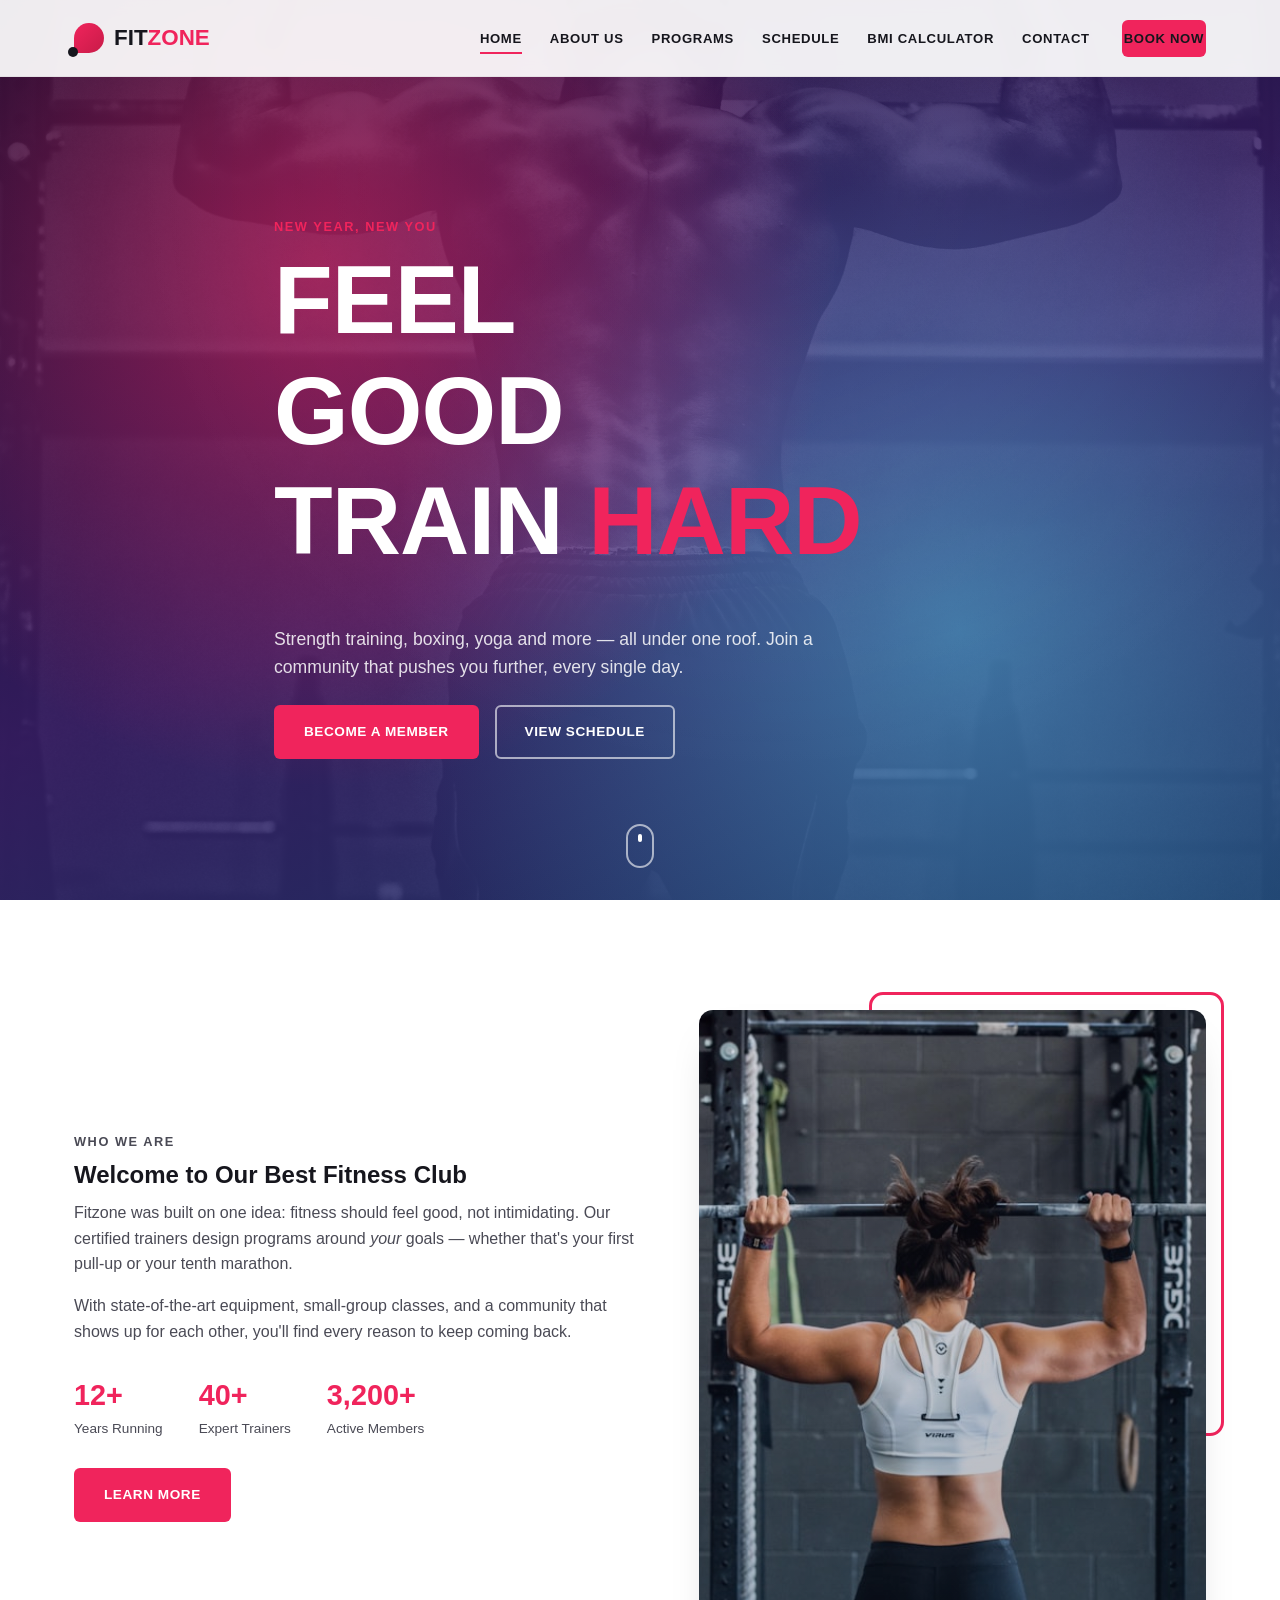
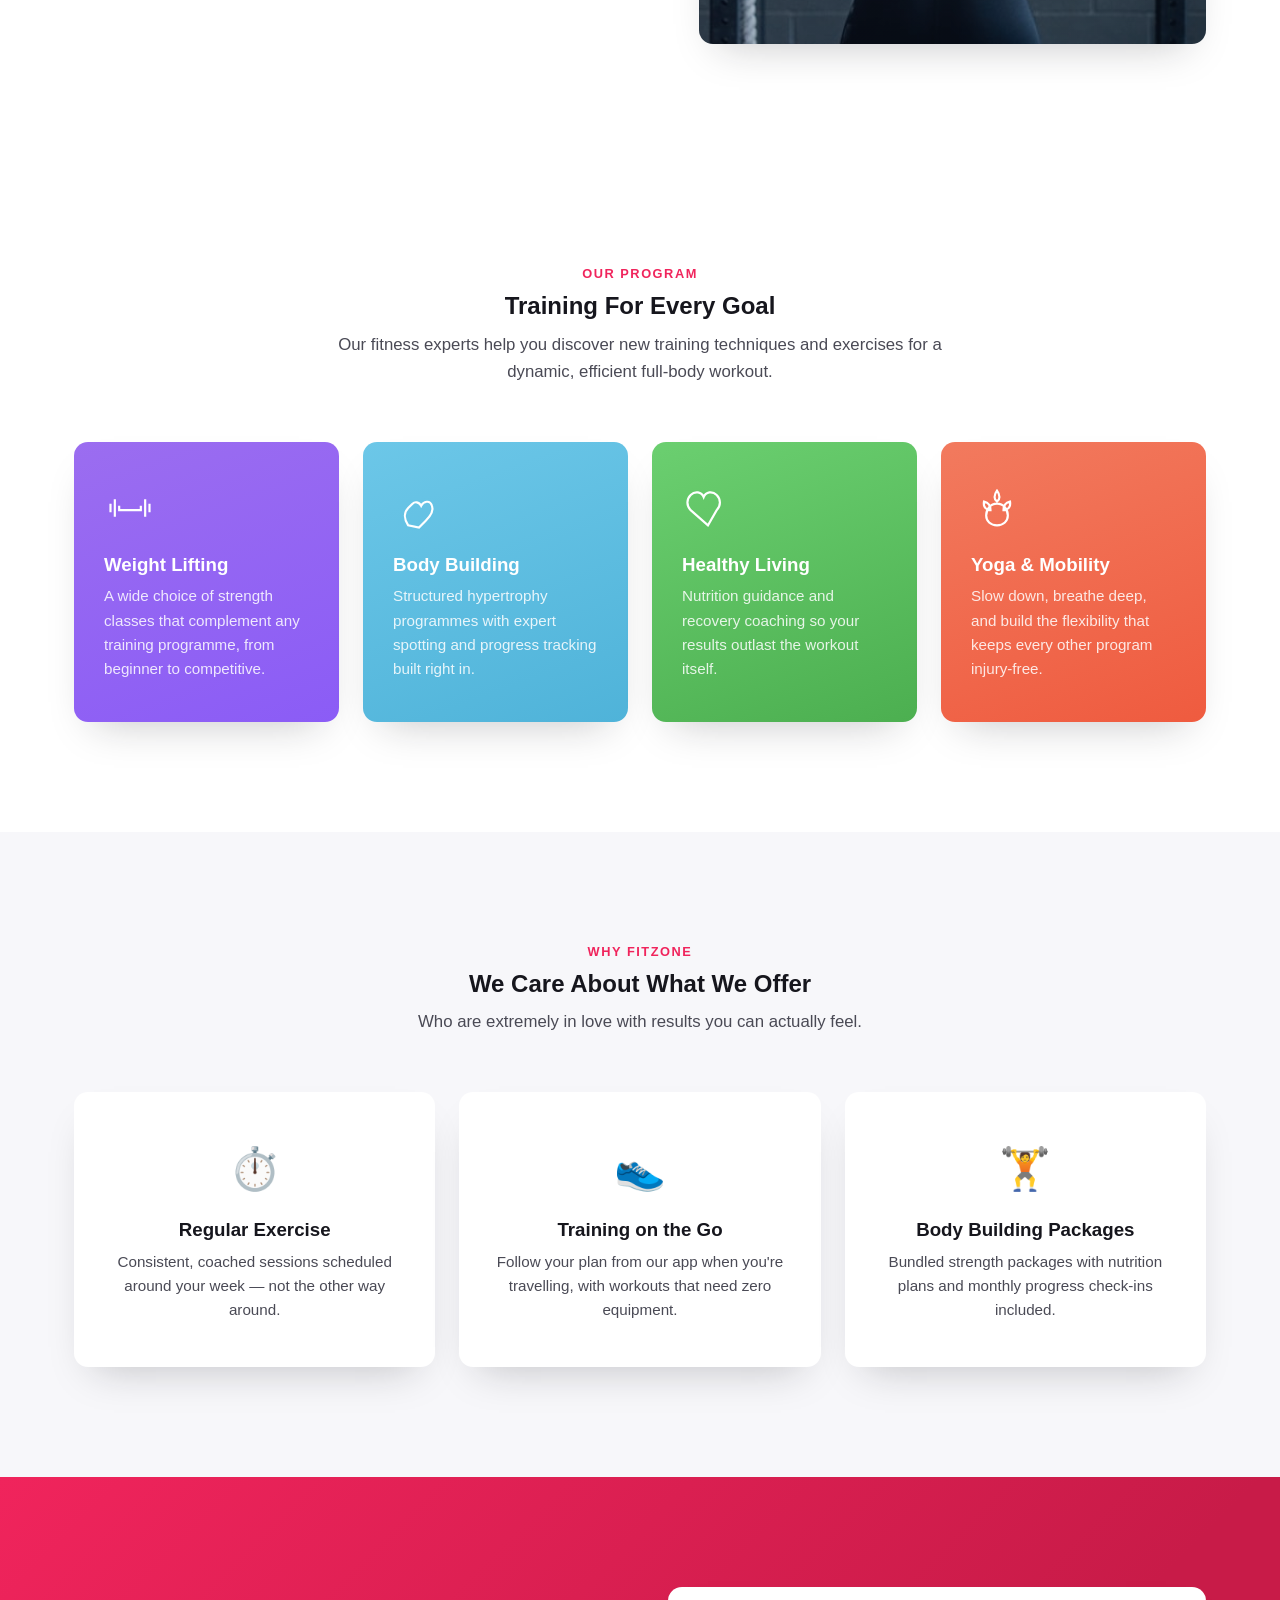
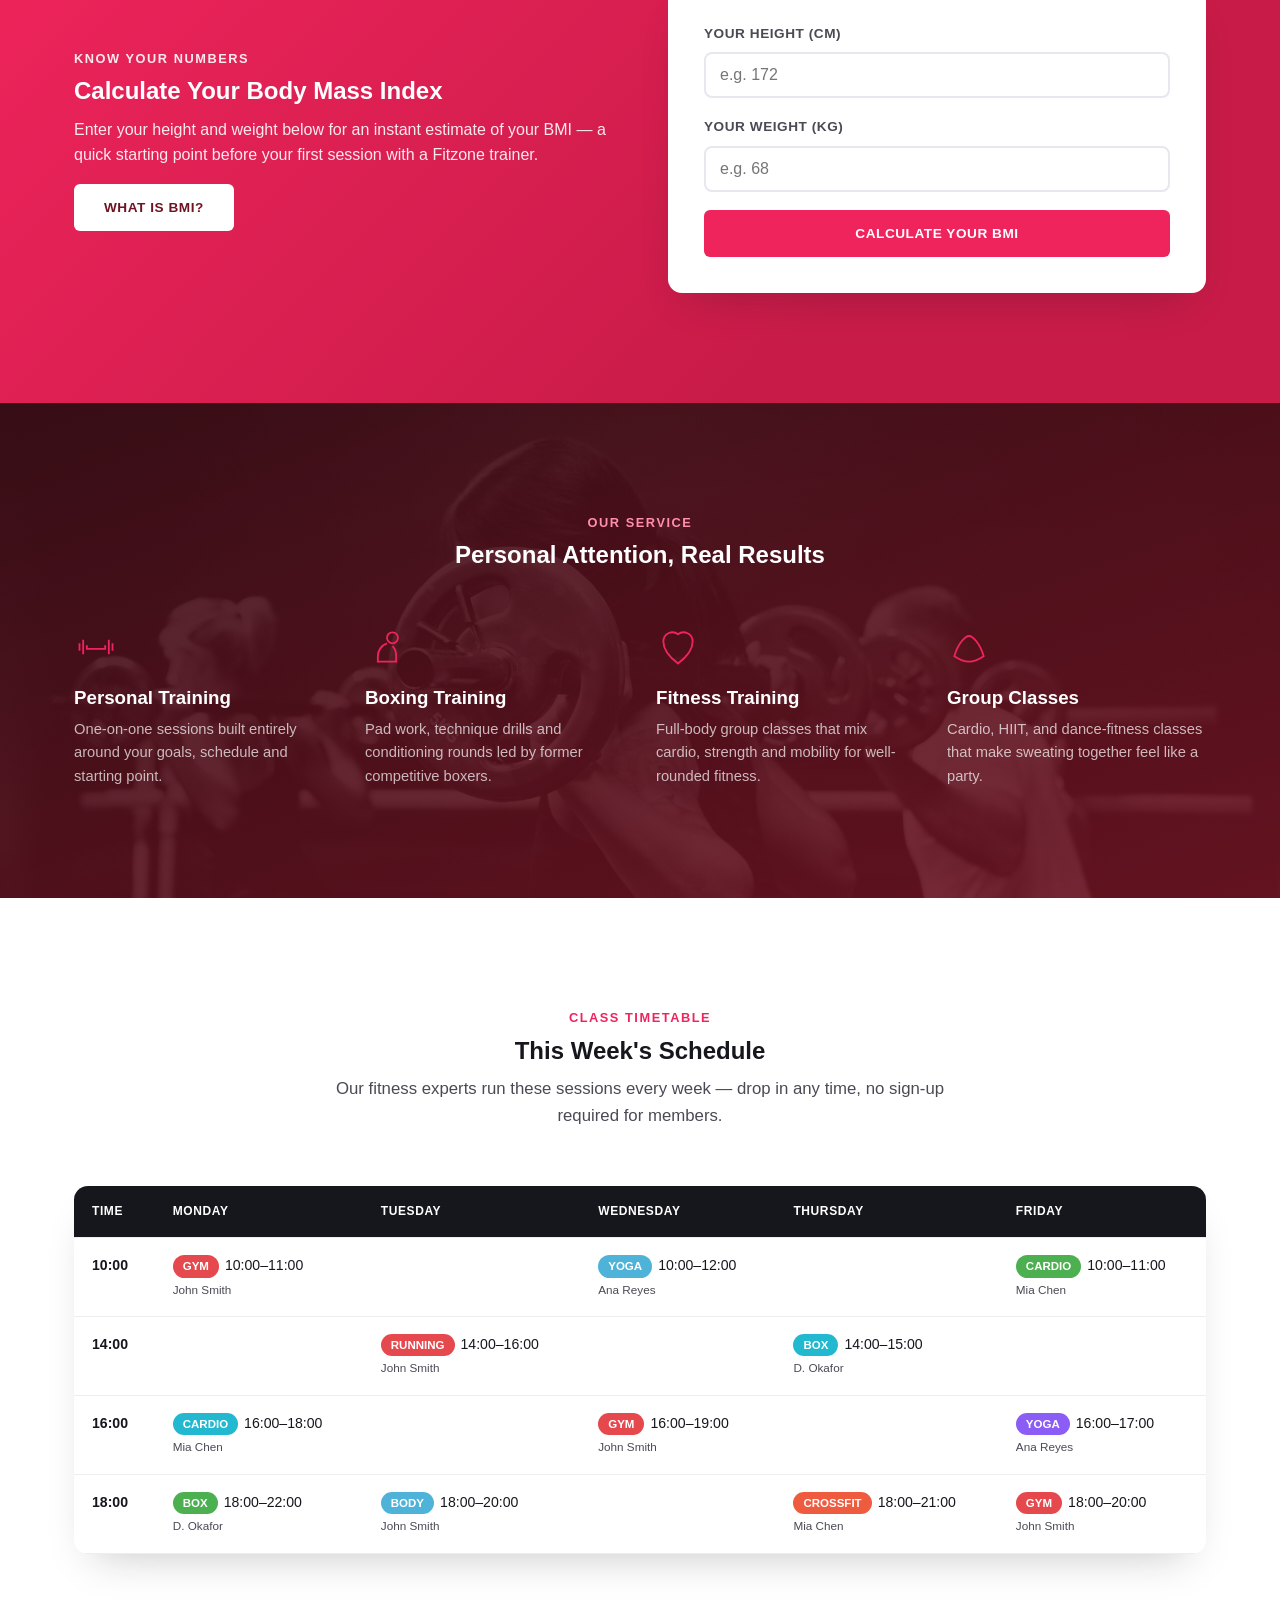
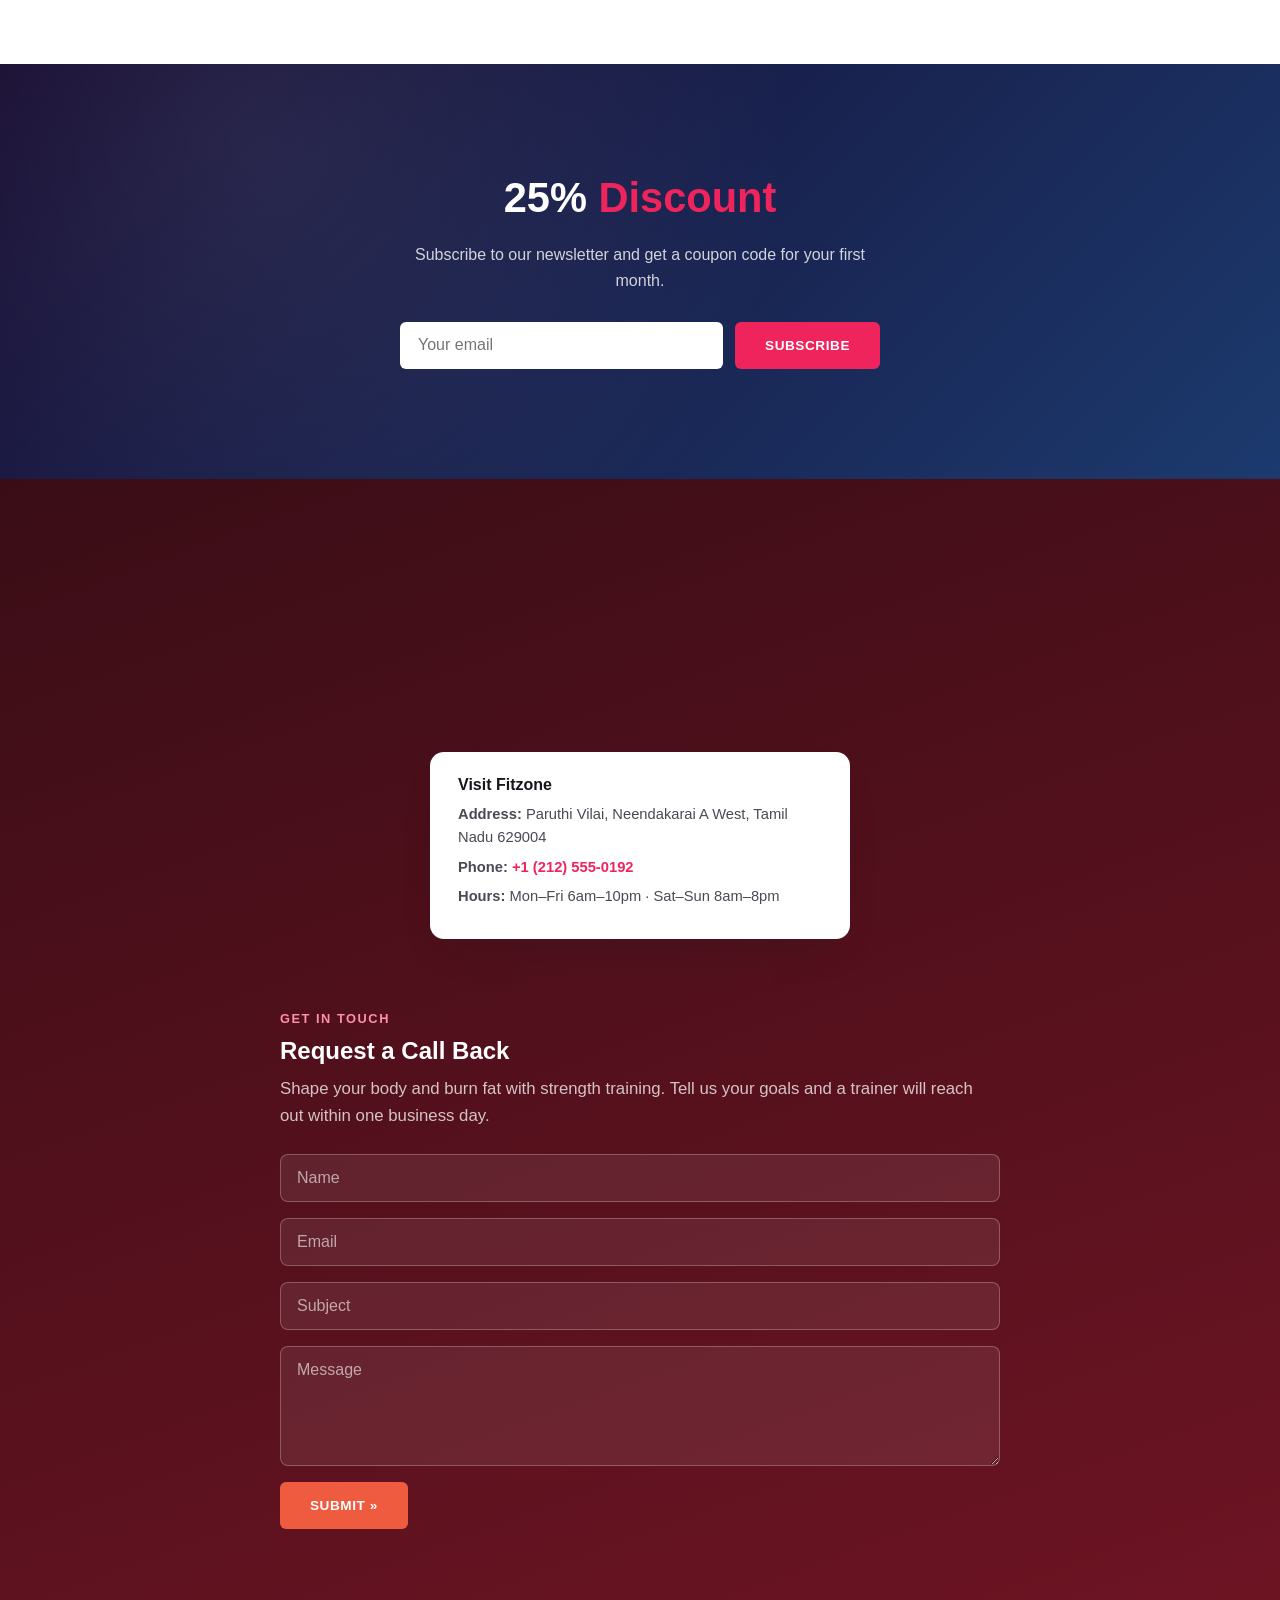
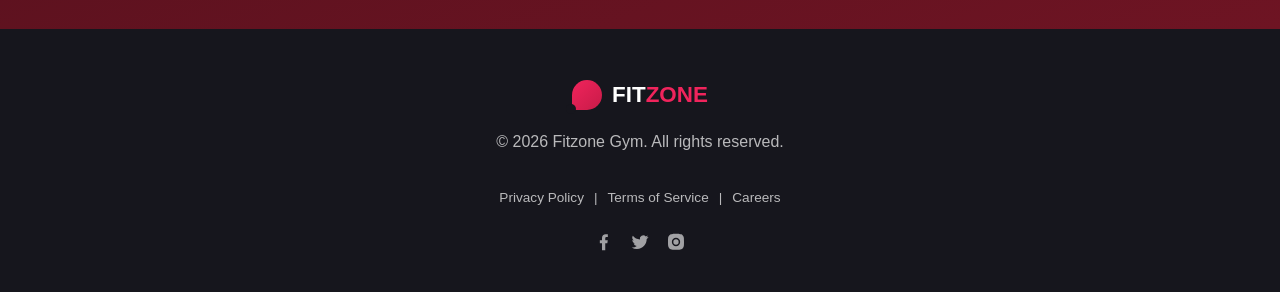
==== site/index.html @ 4cb15e3e "Enhancement : created fitness studio website" ====
<!DOCTYPE html>
<html lang="en">
<head>
<meta charset="UTF-8">
<meta name="viewport" content="width=device-width, initial-scale=1.0">
<title>Fitzone Gym — Feel Good. Train Hard.</title>
<link rel="stylesheet" href="css/style.css">
</head>
<body>

<!-- HEADER -->
<header class="site-header" id="siteHeader">
  <div class="container header-inner">
    <a href="#home" class="logo">
      <span class="logo-mark"></span>
      <span class="logo-text">FIT<em>ZONE</em></span>
    </a>

    <nav class="main-nav" id="mainNav">
      <ul>
        <li><a href="#home" class="active">Home</a></li>
        <li><a href="#about">About Us</a></li>
        <li><a href="#programs">Programs</a></li>
        <li><a href="#schedule">Schedule</a></li>
        <li><a href="#bmi">BMI Calculator</a></li>
        <li><a href="#contact">Contact</a></li>
      </ul>
      <a href="#contact" class="btn btn-primary nav-cta">Book Now</a>
    </nav>

    <button class="hamburger" id="hamburger" aria-label="Toggle menu">
      <span></span><span></span><span></span>
    </button>
  </div>
</header>

<!-- HERO -->
<section class="hero" id="home">
  <div class="hero-fog"></div>
  <div class="container hero-inner">
    <p class="eyebrow reveal">NEW YEAR, NEW YOU</p>
    <h1 class="hero-title reveal">FEEL<br>GOOD<br>TRAIN <span>HARD</span></h1>
    <p class="hero-sub reveal">Strength training, boxing, yoga and more — all under one roof. Join a community that pushes you further, every single day.</p>
    <div class="hero-actions reveal">
      <a href="#contact" class="btn btn-primary">Become a Member</a>
      <a href="#schedule" class="btn btn-ghost">View Schedule</a>
    </div>
  </div>
  <a href="#about" class="scroll-cue" aria-label="Scroll down"><span></span></a>
</section>

<!-- WELCOME / ABOUT -->
<section class="section about" id="about">
  <div class="container about-grid">
    <div class="about-copy reveal">
      <p class="eyebrow">WHO WE ARE</p>
      <h2>Welcome to Our Best Fitness Club</h2>
      <p>Fitzone was built on one idea: fitness should feel good, not intimidating. Our certified trainers design programs around <em>your</em> goals — whether that's your first pull-up or your tenth marathon.</p>
      <p>With state-of-the-art equipment, small-group classes, and a community that shows up for each other, you'll find every reason to keep coming back.</p>
      <div class="stat-row">
        <div class="stat"><strong>12+</strong><span>Years Running</span></div>
        <div class="stat"><strong>40+</strong><span>Expert Trainers</span></div>
        <div class="stat"><strong>3,200+</strong><span>Active Members</span></div>
      </div>
      <a href="#programs" class="btn btn-primary">Learn More</a>
    </div>
    <div class="about-media reveal">
      <div class="about-media-frame">
        <div class="about-photo"></div>
      </div>
    </div>
  </div>
</section>

<!-- PROGRAMS -->
<section class="section programs" id="programs">
  <div class="container">
    <div class="section-heading reveal">
      <p class="eyebrow">OUR PROGRAM</p>
      <h2>Training For Every Goal</h2>
      <p class="section-sub">Our fitness experts help you discover new training techniques and exercises for a dynamic, efficient full-body workout.</p>
    </div>

    <div class="program-grid">
      <div class="program-card card-purple reveal">
        <div class="program-icon">
          <svg viewBox="0 0 48 48" fill="none" stroke="currentColor" stroke-width="2"><path d="M6 20v8M10 16v16M14 22v4h20v-4M38 16v16M42 20v8"/></svg>
        </div>
        <h3>Weight Lifting</h3>
        <p>A wide choice of strength classes that complement any training programme, from beginner to competitive.</p>
      </div>
      <div class="program-card card-blue reveal">
        <div class="program-icon">
          <svg viewBox="0 0 48 48" fill="none" stroke="currentColor" stroke-width="2"><path d="M14 40c-4-6-4-12 0-16l4-4c2-2 6-2 8 2 2-4 8-6 10 0 2 5-2 10-6 14l-6 6-10-2z"/></svg>
        </div>
        <h3>Body Building</h3>
        <p>Structured hypertrophy programmes with expert spotting and progress tracking built right in.</p>
      </div>
      <div class="program-card card-green reveal">
        <div class="program-icon">
          <svg viewBox="0 0 48 48" fill="none" stroke="currentColor" stroke-width="2"><path d="M24 40 8 26c-4-4-4-10 0-14 4-4 10-3 12 2 2-5 8-6 12-2 4 4 4 10 0 14z"/></svg>
        </div>
        <h3>Healthy Living</h3>
        <p>Nutrition guidance and recovery coaching so your results outlast the workout itself.</p>
      </div>
      <div class="program-card card-orange reveal">
        <div class="program-icon">
          <svg viewBox="0 0 48 48" fill="none" stroke="currentColor" stroke-width="2"><path d="M24 8c3 4 3 8 0 10-3-2-3-6 0-10zM12 18c4 1 6 4 6 8-4 0-7-3-6-8zM36 18c-4 1-6 4-6 8 4 0 7-3 6-8zM24 20c6 0 10 5 10 11 0 5-4 9-10 9s-10-4-10-9c0-6 4-11 10-11z"/></svg>
        </div>
        <h3>Yoga & Mobility</h3>
        <p>Slow down, breathe deep, and build the flexibility that keeps every other program injury-free.</p>
      </div>
    </div>
  </div>
</section>

<!-- WHAT WE OFFER -->
<section class="section offer">
  <div class="container">
    <div class="section-heading reveal">
      <p class="eyebrow">WHY FITZONE</p>
      <h2>We Care About What We Offer</h2>
      <p class="section-sub">Who are extremely in love with results you can actually feel.</p>
    </div>
    <div class="offer-grid">
      <div class="offer-card reveal">
        <div class="offer-icon">⏱️</div>
        <h3>Regular Exercise</h3>
        <p>Consistent, coached sessions scheduled around your week — not the other way around.</p>
      </div>
      <div class="offer-card reveal">
        <div class="offer-icon">👟</div>
        <h3>Training on the Go</h3>
        <p>Follow your plan from our app when you're travelling, with workouts that need zero equipment.</p>
      </div>
      <div class="offer-card reveal">
        <div class="offer-icon">🏋️</div>
        <h3>Body Building Packages</h3>
        <p>Bundled strength packages with nutrition plans and monthly progress check-ins included.</p>
      </div>
    </div>
  </div>
</section>

<!-- BMI CALCULATOR -->
<section class="section bmi" id="bmi">
  <div class="container bmi-grid">
    <div class="bmi-copy reveal">
      <p class="eyebrow eyebrow-light">KNOW YOUR NUMBERS</p>
      <h2>Calculate Your Body Mass Index</h2>
      <p>Enter your height and weight below for an instant estimate of your BMI — a quick starting point before your first session with a Fitzone trainer.</p>
      <button class="btn btn-white" id="whatIsBmi" type="button">What is BMI?</button>
      <p class="bmi-note" id="bmiInfo" hidden>BMI (Body Mass Index) estimates body fat using your height and weight. It's a screening tool, not a diagnosis — your trainer will look at the full picture.</p>
    </div>
    <form class="bmi-card reveal" id="bmiForm">
      <label>Your Height (cm)
        <input type="number" id="bmiHeight" min="80" max="250" placeholder="e.g. 172" required>
      </label>
      <label>Your Weight (kg)
        <input type="number" id="bmiWeight" min="20" max="300" placeholder="e.g. 68" required>
      </label>
      <button type="submit" class="btn btn-primary btn-block">Calculate Your BMI</button>
      <div class="bmi-result" id="bmiResult" hidden>
        <span class="bmi-value" id="bmiValue">--</span>
        <span class="bmi-category" id="bmiCategory">—</span>
      </div>
    </form>
  </div>
</section>

<!-- SERVICES -->
<section class="section service">
  <div class="container">
    <p class="eyebrow eyebrow-light reveal">OUR SERVICE</p>
    <h2 class="reveal">Personal Attention, Real Results</h2>
    <div class="service-grid">
      <div class="service-item reveal">
        <div class="service-icon">
          <svg viewBox="0 0 48 48" fill="none" stroke="currentColor" stroke-width="2"><path d="M6 20v8M10 16v16M14 22v4h20v-4M38 16v16M42 20v8"/></svg>
        </div>
        <h3>Personal Training</h3>
        <p>One-on-one sessions built entirely around your goals, schedule and starting point.</p>
      </div>
      <div class="service-item reveal">
        <div class="service-icon">
          <svg viewBox="0 0 48 48" fill="none" stroke="currentColor" stroke-width="2"><circle cx="30" cy="14" r="6"/><path d="M24 20c-6 2-10 8-10 14v6h20v-6c0-4-1-8-4-11"/></svg>
        </div>
        <h3>Boxing Training</h3>
        <p>Pad work, technique drills and conditioning rounds led by former competitive boxers.</p>
      </div>
      <div class="service-item reveal">
        <div class="service-icon">
          <svg viewBox="0 0 48 48" fill="none" stroke="currentColor" stroke-width="2"><path d="M24 42c8-6 16-14 16-24a10 10 0 0 0-16-8 10 10 0 0 0-16 8c0 10 8 18 16 24z"/></svg>
        </div>
        <h3>Fitness Training</h3>
        <p>Full-body group classes that mix cardio, strength and mobility for well-rounded fitness.</p>
      </div>
      <div class="service-item reveal">
        <div class="service-icon">
          <svg viewBox="0 0 48 48" fill="none" stroke="currentColor" stroke-width="2"><path d="M8 34c4-14 12-22 16-22s12 8 16 22c-6 4-12 6-16 6s-10-2-16-6z"/></svg>
        </div>
        <h3>Group Classes</h3>
        <p>Cardio, HIIT, and dance-fitness classes that make sweating together feel like a party.</p>
      </div>
    </div>
  </div>
</section>

<!-- SCHEDULE -->
<section class="section schedule" id="schedule">
  <div class="container">
    <div class="section-heading reveal">
      <p class="eyebrow">CLASS TIMETABLE</p>
      <h2>This Week's Schedule</h2>
      <p class="section-sub">Our fitness experts run these sessions every week — drop in any time, no sign-up required for members.</p>
    </div>
    <div class="table-scroll reveal">
      <table class="schedule-table">
        <thead>
          <tr><th>Time</th><th>Monday</th><th>Tuesday</th><th>Wednesday</th><th>Thursday</th><th>Friday</th></tr>
        </thead>
        <tbody>
          <tr>
            <td class="time">10:00</td>
            <td><span class="class-tag tag-red">Gym</span>10:00–11:00<br><small>John Smith</small></td>
            <td></td>
            <td><span class="class-tag tag-blue">Yoga</span>10:00–12:00<br><small>Ana Reyes</small></td>
            <td></td>
            <td><span class="class-tag tag-green">Cardio</span>10:00–11:00<br><small>Mia Chen</small></td>
          </tr>
          <tr>
            <td class="time">14:00</td>
            <td></td>
            <td><span class="class-tag tag-red">Running</span>14:00–16:00<br><small>John Smith</small></td>
            <td></td>
            <td><span class="class-tag tag-cyan">Box</span>14:00–15:00<br><small>D. Okafor</small></td>
            <td></td>
          </tr>
          <tr>
            <td class="time">16:00</td>
            <td><span class="class-tag tag-cyan">Cardio</span>16:00–18:00<br><small>Mia Chen</small></td>
            <td></td>
            <td><span class="class-tag tag-red">Gym</span>16:00–19:00<br><small>John Smith</small></td>
            <td></td>
            <td><span class="class-tag tag-purple">Yoga</span>16:00–17:00<br><small>Ana Reyes</small></td>
          </tr>
          <tr>
            <td class="time">18:00</td>
            <td><span class="class-tag tag-green">Box</span>18:00–22:00<br><small>D. Okafor</small></td>
            <td><span class="class-tag tag-blue">Body</span>18:00–20:00<br><small>John Smith</small></td>
            <td></td>
            <td><span class="class-tag tag-orange">Crossfit</span>18:00–21:00<br><small>Mia Chen</small></td>
            <td><span class="class-tag tag-red">Gym</span>18:00–20:00<br><small>John Smith</small></td>
          </tr>
        </tbody>
      </table>
    </div>
  </div>
</section>

<!-- NEWSLETTER -->
<section class="section newsletter">
  <div class="container newsletter-inner reveal">
    <h2>25% <span>Discount</span></h2>
    <p>Subscribe to our newsletter and get a coupon code for your first month.</p>
    <form class="newsletter-form" id="newsletterForm">
      <input type="email" placeholder="Your email" required>
      <button type="submit" class="btn btn-primary">Subscribe</button>
    </form>
    <p class="form-note" id="newsletterNote" hidden>Thanks! Check your inbox for the coupon code.</p>
  </div>
</section>

<!-- MAP + CONTACT -->
<section class="section contact" id="contact">
  <div class="map-wrap reveal">
    <iframe title="Fitzone location map" src="https://www.openstreetmap.org/export/embed.html?bbox=77.4041834%2C8.1542647%2C77.4241834%2C8.1742647&layer=mapnik&marker=8.1642647%2C77.4141834" loading="lazy"></iframe>
    <div class="map-card">
      <h4>Visit Fitzone</h4>
      <p><strong>Address:</strong> Paruthi Vilai, Neendakarai A West, Tamil Nadu 629004</p>
      <p><strong>Phone:</strong> <a href="tel:+12125550192">+1 (212) 555-0192</a></p>
      <p><strong>Hours:</strong> Mon–Fri 6am–10pm · Sat–Sun 8am–8pm</p>
    </div>
  </div>

  <div class="container callback">
    <p class="eyebrow eyebrow-light reveal">GET IN TOUCH</p>
    <h2 class="reveal">Request a Call Back</h2>
    <p class="section-sub light reveal">Shape your body and burn fat with strength training. Tell us your goals and a trainer will reach out within one business day.</p>
    <form class="callback-form reveal" id="contactForm">
      <input type="text" placeholder="Name" required>
      <input type="email" placeholder="Email" required>
      <input type="text" placeholder="Subject">
      <textarea rows="5" placeholder="Message" required></textarea>
      <button type="submit" class="btn btn-accent">Submit »</button>
      <p class="form-note" id="contactNote" hidden>Thanks — we've got your message and will be in touch soon.</p>
    </form>
  </div>
</section>

<!-- FOOTER -->
<footer class="site-footer">
  <div class="container footer-inner">
    <a href="#home" class="logo footer-logo">
      <span class="logo-mark"></span>
      <span class="logo-text">FIT<em>ZONE</em></span>
    </a>
    <p>&copy; <span id="year"></span> Fitzone Gym. All rights reserved.</p>
    <div class="footer-links">
      <a href="#">Privacy Policy</a><span>|</span>
      <a href="#">Terms of Service</a><span>|</span>
      <a href="#">Careers</a>
    </div>
    <div class="footer-social">
      <a href="#" aria-label="Facebook">
        <svg viewBox="0 0 24 24" fill="currentColor"><path d="M13.5 22v-8.5H16l.5-3.5h-3V7.7c0-1 .3-1.7 1.8-1.7H16.6V2.8C16.3 2.7 15.2 2.6 14 2.6c-2.6 0-4.4 1.6-4.4 4.5V10H7v3.5h2.6V22h3.9z"/></svg>
      </a>
      <a href="#" aria-label="Twitter">
        <svg viewBox="0 0 24 24" fill="currentColor"><path d="M22 5.9c-.7.3-1.5.6-2.3.7.8-.5 1.5-1.3 1.8-2.3-.8.5-1.7.8-2.6 1a4.1 4.1 0 0 0-7 3.7A11.6 11.6 0 0 1 3.4 4.6a4.1 4.1 0 0 0 1.3 5.5c-.7 0-1.3-.2-1.9-.5v.1c0 2 1.4 3.6 3.3 4a4.1 4.1 0 0 1-1.8.1 4.1 4.1 0 0 0 3.8 2.9A8.2 8.2 0 0 1 2 18.6 11.6 11.6 0 0 0 8.3 20.5c7.5 0 11.7-6.3 11.7-11.7v-.5c.8-.6 1.5-1.3 2-2.1z"/></svg>
      </a>
      <a href="#" aria-label="Instagram">
        <svg viewBox="0 0 24 24" fill="currentColor"><path d="M12 2.2c2.7 0 3 0 4 .1 1 .1 1.7.2 2.3.5.6.2 1.1.6 1.6 1.1.5.5.8 1 1.1 1.6.2.6.4 1.3.5 2.3 0 1 .1 1.3.1 4s0 3-.1 4c-.1 1-.2 1.7-.5 2.3-.2.6-.6 1.1-1.1 1.6-.5.5-1 .8-1.6 1.1-.6.2-1.3.4-2.3.5-1 0-1.3.1-4 .1s-3 0-4-.1c-1-.1-1.7-.2-2.3-.5-.6-.2-1.1-.6-1.6-1.1-.5-.5-.8-1-1.1-1.6-.2-.6-.4-1.3-.5-2.3 0-1-.1-1.3-.1-4s0-3 .1-4c.1-1 .2-1.7.5-2.3.2-.6.6-1.1 1.1-1.6.5-.5 1-.8 1.6-1.1.6-.2 1.3-.4 2.3-.5 1 0 1.3-.1 4-.1zM12 7a5 5 0 1 0 0 10 5 5 0 0 0 0-10zm0 8.2a3.2 3.2 0 1 1 0-6.4 3.2 3.2 0 0 1 0 6.4zm5.2-8.4a1.2 1.2 0 1 1-2.4 0 1.2 1.2 0 0 1 2.4 0z"/></svg>
      </a>
    </div>
  </div>
</footer>

<button class="back-to-top" id="backToTop" aria-label="Back to top">↑</button>

<script src="js/script.js"></script>
</body>
</html>
---- site/css/style.css ----
:root{
  --pink:#f0245c;
  --pink-dark:#c81b48;
  --ink:#16161d;
  --ink-soft:#4a4a55;
  --paper:#ffffff;
  --offwhite:#f7f7fa;
  --purple:#8b5cf6;
  --blue:#4fb3d9;
  --green:#4caf50;
  --orange:#ef5b3f;
  --maroon-1:#3a0d16;
  --maroon-2:#6e1423;
  --hero-1:#150a30;
  --hero-2:#3a1f6b;
  --hero-3:#1c3a6e;
  --radius:14px;
  --shadow:0 20px 40px -20px rgba(22,22,29,.25);
  font-size:16px;
}

*,*::before,*::after{box-sizing:border-box;}
html{scroll-behavior:smooth;}
body{
  margin:0;
  font-family:-apple-system,BlinkMacSystemFont,"Segoe UI",Roboto,Helvetica,Arial,sans-serif;
  color:var(--ink);
  background:var(--paper);
  line-height:1.6;
  -webkit-font-smoothing:antialiased;
}
img{max-width:100%;display:block;}
a{color:inherit;text-decoration:none;}
ul{list-style:none;margin:0;padding:0;}
h1,h2,h3,h4{margin:0 0 .5em;line-height:1.15;font-weight:800;}
p{margin:0 0 1em;}
.container{width:100%;max-width:1180px;margin:0 auto;padding:0 24px;}

/* Buttons */
.btn{
  display:inline-flex;align-items:center;justify-content:center;gap:.4em;
  padding:14px 28px;border-radius:6px;font-weight:700;font-size:.85rem;
  letter-spacing:.04em;text-transform:uppercase;border:2px solid transparent;
  cursor:pointer;transition:transform .2s ease, box-shadow .2s ease, background .2s ease;
}
.btn:hover{transform:translateY(-2px);}
.btn-primary{background:var(--pink);color:#fff;}
.btn-primary:hover{background:var(--pink-dark);box-shadow:0 12px 24px -8px rgba(240,36,92,.5);}
.btn-ghost{border-color:rgba(255,255,255,.6);color:#fff;background:transparent;}
.btn-ghost:hover{background:rgba(255,255,255,.12);}
.btn-white{background:#fff;color:var(--maroon-2);}
.btn-white:hover{background:#ffe4e4;}
.btn-accent{background:var(--orange);color:#fff;}
.btn-accent:hover{background:#d94a2f;}
.btn-block{width:100%;}

.eyebrow{
  color:var(--pink);font-weight:800;letter-spacing:.12em;font-size:.8rem;
  text-transform:uppercase;margin:0 0 .6em;
}
.eyebrow-light{color:#ff8fab;}

/* ===== Header ===== */
.site-header{
  position:fixed;top:0;left:0;right:0;z-index:100;
  background:rgba(255,255,255,.92);backdrop-filter:blur(8px);
  border-bottom:1px solid rgba(0,0,0,.05);
  transition:box-shadow .25s ease;
}
.site-header.scrolled{box-shadow:0 8px 24px -16px rgba(0,0,0,.35);}
.header-inner{display:flex;align-items:center;justify-content:space-between;height:76px;}
.logo{display:flex;align-items:center;gap:10px;font-weight:800;font-size:1.4rem;}
.logo-mark{
  width:30px;height:30px;border-radius:50% 50% 50% 4px;
  background:linear-gradient(135deg,var(--pink),var(--pink-dark));
  position:relative;flex:none;
}
.logo-mark::after{
  content:"";position:absolute;width:10px;height:10px;border-radius:50%;
  background:var(--ink);bottom:-4px;left:-6px;
}
.logo-text em{color:var(--pink);font-style:normal;}

.main-nav{display:flex;align-items:center;gap:32px;}
.main-nav ul{display:flex;gap:28px;}
.main-nav a{font-weight:700;font-size:.82rem;letter-spacing:.05em;text-transform:uppercase;color:var(--ink);position:relative;padding:6px 0;}
.main-nav a::after{
  content:"";position:absolute;left:0;bottom:-2px;width:0;height:2px;background:var(--pink);
  transition:width .2s ease;
}
.main-nav a:hover::after,.main-nav a.active::after{width:100%;}
.nav-cta{padding:12px 22px;}

.hamburger{display:none;flex-direction:column;justify-content:center;gap:5px;width:40px;height:40px;background:var(--pink);border:none;border-radius:6px;cursor:pointer;}
.hamburger span{width:18px;height:2px;background:#fff;margin:0 auto;transition:transform .25s ease, opacity .25s ease;}

/* ===== Hero ===== */
.hero{
  position:relative;min-height:100vh;display:flex;align-items:center;overflow:hidden;
  background:
    radial-gradient(circle at 25% 30%, rgba(240,36,92,.55), transparent 45%),
    radial-gradient(circle at 75% 70%, rgba(79,179,217,.55), transparent 50%),
    linear-gradient(160deg, rgba(21,10,48,.88), rgba(58,31,107,.85) 55%, rgba(28,58,110,.88)),
    url("../assets/hero-bg.jpg");
  background-size:cover;
  background-position:center 20%;
  color:#fff;
}
.hero-fog{
  position:absolute;inset:0;
  background:radial-gradient(ellipse at 60% 20%, rgba(255,255,255,.12), transparent 60%);
  mix-blend-mode:overlay;
}
.hero-inner{position:relative;z-index:2;padding-top:76px;max-width:780px;}
.hero-title{
  font-size:clamp(3rem,9vw,6rem);text-transform:uppercase;letter-spacing:-.01em;
}
.hero-title span{color:var(--pink);}
.hero-sub{font-size:1.1rem;color:rgba(255,255,255,.85);max-width:560px;}
.hero-actions{display:flex;gap:16px;flex-wrap:wrap;margin-top:1.5em;}

.scroll-cue{
  position:absolute;bottom:32px;left:50%;transform:translateX(-50%);
  width:28px;height:44px;border:2px solid rgba(255,255,255,.6);border-radius:20px;z-index:2;
}
.scroll-cue span{
  position:absolute;top:8px;left:50%;transform:translateX(-50%);
  width:4px;height:8px;border-radius:2px;background:#fff;
  animation:scrollcue 1.6s infinite;
}
@keyframes scrollcue{0%{opacity:1;top:8px;}70%{opacity:0;top:24px;}100%{opacity:0;top:8px;}}

/* ===== Sections generic ===== */
.section{padding:110px 0;}
.section-heading{max-width:640px;margin:0 auto 56px;text-align:center;}
.section-sub{color:var(--ink-soft);font-size:1.05rem;}
.section-sub.light{color:rgba(255,255,255,.75);}

/* ===== About ===== */
.about-grid{display:grid;grid-template-columns:1.05fr .95fr;gap:64px;align-items:center;}
.about-copy p{color:var(--ink-soft);}
.stat-row{display:flex;gap:36px;margin:28px 0;flex-wrap:wrap;}
.stat{display:flex;flex-direction:column;}
.stat strong{font-size:1.8rem;color:var(--pink);font-weight:800;}
.stat span{font-size:.85rem;color:var(--ink-soft);}
.about-media-frame{position:relative;}
.about-media-frame::before{
  content:"";position:absolute;inset:-18px -18px auto auto;width:70%;height:70%;
  border:3px solid var(--pink);border-radius:var(--radius);z-index:0;
}
.about-photo{
  position:relative;z-index:1;aspect-ratio:4/5;border-radius:var(--radius);
  background:
    linear-gradient(160deg, rgba(36,18,56,.15), rgba(18,34,56,.35)),
    url("../assets/about-photo.jpg");
  background-size:cover;
  background-position:center 15%;
  box-shadow:var(--shadow);
}

/* ===== Programs ===== */
.program-grid{display:grid;grid-template-columns:repeat(4,1fr);gap:24px;}
.program-card{
  padding:40px 30px;border-radius:var(--radius);color:#fff;
  box-shadow:var(--shadow);transition:transform .25s ease;
}
.program-card:hover{transform:translateY(-8px);}
.program-icon{width:52px;height:52px;margin-bottom:20px;}
.program-icon svg{width:100%;height:100%;}
.program-card p{color:rgba(255,255,255,.85);margin-bottom:0;font-size:.95rem;}
.card-purple{background:linear-gradient(160deg,#9b6df0,var(--purple));}
.card-blue{background:linear-gradient(160deg,#6cc7e8,var(--blue));}
.card-green{background:linear-gradient(160deg,#6bcf70,var(--green));}
.card-orange{background:linear-gradient(160deg,#f27a5e,var(--orange));}

/* ===== Offer ===== */
.offer{background:var(--offwhite);}
.offer-grid{display:grid;grid-template-columns:repeat(3,1fr);gap:24px;}
.offer-card{
  background:#fff;padding:44px 32px;border-radius:var(--radius);text-align:center;
  box-shadow:var(--shadow);
}
.offer-icon{font-size:2.6rem;margin-bottom:16px;}
.offer-card p{color:var(--ink-soft);font-size:.95rem;margin-bottom:0;}

/* ===== BMI ===== */
.bmi{
  background:linear-gradient(135deg,var(--pink),var(--pink-dark) 70%);
  color:#fff;
}
.bmi-grid{display:grid;grid-template-columns:1fr 1fr;gap:56px;align-items:center;}
.bmi-copy p{color:rgba(255,255,255,.9);}
.bmi-note{margin-top:16px;font-size:.9rem;color:rgba(255,255,255,.85);background:rgba(0,0,0,.15);padding:14px 18px;border-radius:10px;}
.bmi-card{
  background:#fff;color:var(--ink);border-radius:var(--radius);padding:36px;
  box-shadow:var(--shadow);display:flex;flex-direction:column;gap:18px;
}
.bmi-card label{display:flex;flex-direction:column;gap:8px;font-weight:700;font-size:.85rem;color:var(--ink-soft);text-transform:uppercase;letter-spacing:.04em;}
.bmi-card input{
  border:2px solid #e7e7ee;border-radius:8px;padding:12px 14px;font-size:1rem;
  font-family:inherit;color:var(--ink);
}
.bmi-card input:focus{outline:none;border-color:var(--pink);}
.bmi-result{
  display:none;align-items:baseline;gap:14px;background:var(--offwhite);
  border-radius:10px;padding:18px 20px;
}
.bmi-result.show{display:flex;}
.bmi-value{font-size:2rem;font-weight:800;color:var(--pink);}
.bmi-category{font-weight:700;color:var(--ink-soft);}

/* ===== Service ===== */
.service{
  background:
    linear-gradient(160deg, rgba(58,13,22,.92), rgba(110,20,35,.9)),
    url("../assets/service-bg.jpg");
  background-size:cover;
  background-position:center 30%;
  color:#fff;text-align:center;
}
.service h2{max-width:600px;margin-left:auto;margin-right:auto;}
.service-grid{display:grid;grid-template-columns:repeat(4,1fr);gap:32px;margin-top:56px;text-align:left;}
.service-icon{width:44px;height:44px;margin-bottom:18px;color:var(--pink);}
.service-icon svg{width:100%;height:100%;}
.service-item p{color:rgba(255,255,255,.7);font-size:.92rem;margin-bottom:0;}

/* ===== Schedule ===== */
.table-scroll{overflow-x:auto;border-radius:var(--radius);box-shadow:var(--shadow);}
.schedule-table{width:100%;border-collapse:collapse;min-width:720px;background:#fff;}
.schedule-table th,.schedule-table td{padding:16px 18px;text-align:left;border-bottom:1px solid #eee;font-size:.88rem;vertical-align:top;}
.schedule-table thead th{background:var(--ink);color:#fff;text-transform:uppercase;font-size:.75rem;letter-spacing:.05em;}
.schedule-table td.time{font-weight:800;color:var(--ink);}
.schedule-table small{color:var(--ink-soft);}
.class-tag{display:inline-block;padding:2px 10px;border-radius:20px;font-weight:700;font-size:.72rem;text-transform:uppercase;margin-right:6px;color:#fff;}
.tag-red{background:#e5484d;}
.tag-blue{background:#4fb3d9;}
.tag-green{background:#4caf50;}
.tag-cyan{background:#22b8cf;}
.tag-purple{background:#8b5cf6;}
.tag-orange{background:#ef5b3f;}

/* ===== Newsletter ===== */
.newsletter{
  background:
    radial-gradient(circle at 20% 20%, rgba(255,255,255,.08), transparent 50%),
    linear-gradient(135deg,var(--hero-1),var(--hero-3));
  color:#fff;text-align:center;
}
.newsletter-inner h2{font-size:2.6rem;}
.newsletter-inner h2 span{color:var(--pink);}
.newsletter-inner p{color:rgba(255,255,255,.8);max-width:480px;margin:0 auto 28px;}
.newsletter-form{display:flex;gap:12px;max-width:480px;margin:0 auto;flex-wrap:wrap;justify-content:center;}
.newsletter-form input{
  flex:1;min-width:220px;padding:14px 18px;border-radius:6px;border:none;font-size:1rem;font-family:inherit;
}
.newsletter-form input:focus{outline:2px solid var(--pink);}
.form-note{margin-top:16px;color:#8fe6a6;font-weight:600;}

/* ===== Contact / Map ===== */
.contact{padding:0;background:linear-gradient(160deg,var(--maroon-1),var(--maroon-2));color:#fff;}
.map-wrap{position:relative;height:420px;}
.map-wrap iframe{width:100%;height:100%;border:0;filter:grayscale(.15);}
.map-card{
  position:absolute;left:50%;bottom:-40px;transform:translateX(-50%);
  background:#fff;color:var(--ink);border-radius:var(--radius);padding:24px 28px;
  box-shadow:var(--shadow);width:min(90%,420px);
}
.map-card h4{margin-bottom:.5em;}
.map-card p{margin-bottom:.4em;font-size:.92rem;color:var(--ink-soft);}
.map-card a{color:var(--pink);font-weight:700;}
.callback{padding:110px 0 100px;max-width:720px;}
.callback-form{display:flex;flex-direction:column;gap:16px;margin-top:24px;}
.callback-form input,.callback-form textarea{
  background:rgba(255,255,255,.08);border:1px solid rgba(255,255,255,.25);
  border-radius:8px;padding:14px 16px;color:#fff;font-family:inherit;font-size:1rem;resize:vertical;
}
.callback-form input::placeholder,.callback-form textarea::placeholder{color:rgba(255,255,255,.6);}
.callback-form input:focus,.callback-form textarea:focus{outline:none;border-color:var(--pink);}
.callback-form .btn{align-self:flex-start;}

/* ===== Footer ===== */
.site-footer{background:var(--ink);color:rgba(255,255,255,.7);padding:48px 0 32px;}
.footer-inner{display:flex;flex-direction:column;align-items:center;gap:16px;text-align:center;}
.footer-logo{color:#fff;}
.footer-links{display:flex;gap:10px;font-size:.85rem;}
.footer-links a:hover{color:var(--pink);}
.footer-social{display:flex;gap:16px;margin-top:8px;}
.footer-social svg{width:20px;height:20px;}
.footer-social a{color:rgba(255,255,255,.6);transition:color .2s ease;}
.footer-social a:hover{color:var(--pink);}

/* ===== Back to top ===== */
.back-to-top{
  position:fixed;right:24px;bottom:24px;width:46px;height:46px;border-radius:50%;
  background:var(--pink);color:#fff;border:none;font-size:1.2rem;cursor:pointer;
  box-shadow:var(--shadow);opacity:0;pointer-events:none;transition:opacity .25s ease, transform .25s ease;
  z-index:90;
}
.back-to-top.show{opacity:1;pointer-events:auto;}
.back-to-top:hover{transform:translateY(-4px);}

/* ===== Reveal animation ===== */
.reveal{opacity:0;transform:translateY(24px);transition:opacity .6s ease, transform .6s ease;}
.reveal.in{opacity:1;transform:translateY(0);}

/* ===== Responsive ===== */
@media (max-width:960px){
  .about-grid,.bmi-grid{grid-template-columns:1fr;}
  .program-grid{grid-template-columns:repeat(2,1fr);}
  .offer-grid{grid-template-columns:1fr;}
  .service-grid{grid-template-columns:repeat(2,1fr);}
}

@media (max-width:820px){
  .main-nav{
    position:fixed;top:76px;left:0;right:0;background:#fff;flex-direction:column;
    align-items:stretch;padding:24px;gap:20px;box-shadow:0 16px 30px -20px rgba(0,0,0,.3);
    transform:translateY(-140%);transition:transform .3s ease;
  }
  .main-nav.open{transform:translateY(0);}
  .main-nav ul{flex-direction:column;gap:18px;}
  .nav-cta{text-align:center;}
  .hamburger{display:flex;}
  .hamburger.open span:nth-child(1){transform:translateY(7px) rotate(45deg);}
  .hamburger.open span:nth-child(2){opacity:0;}
  .hamburger.open span:nth-child(3){transform:translateY(-7px) rotate(-45deg);}
}

@media (max-width:640px){
  .section{padding:80px 0;}
  .program-grid,.service-grid{grid-template-columns:1fr;}
  .stat-row{gap:24px;}
  .map-card{width:88%;}
}
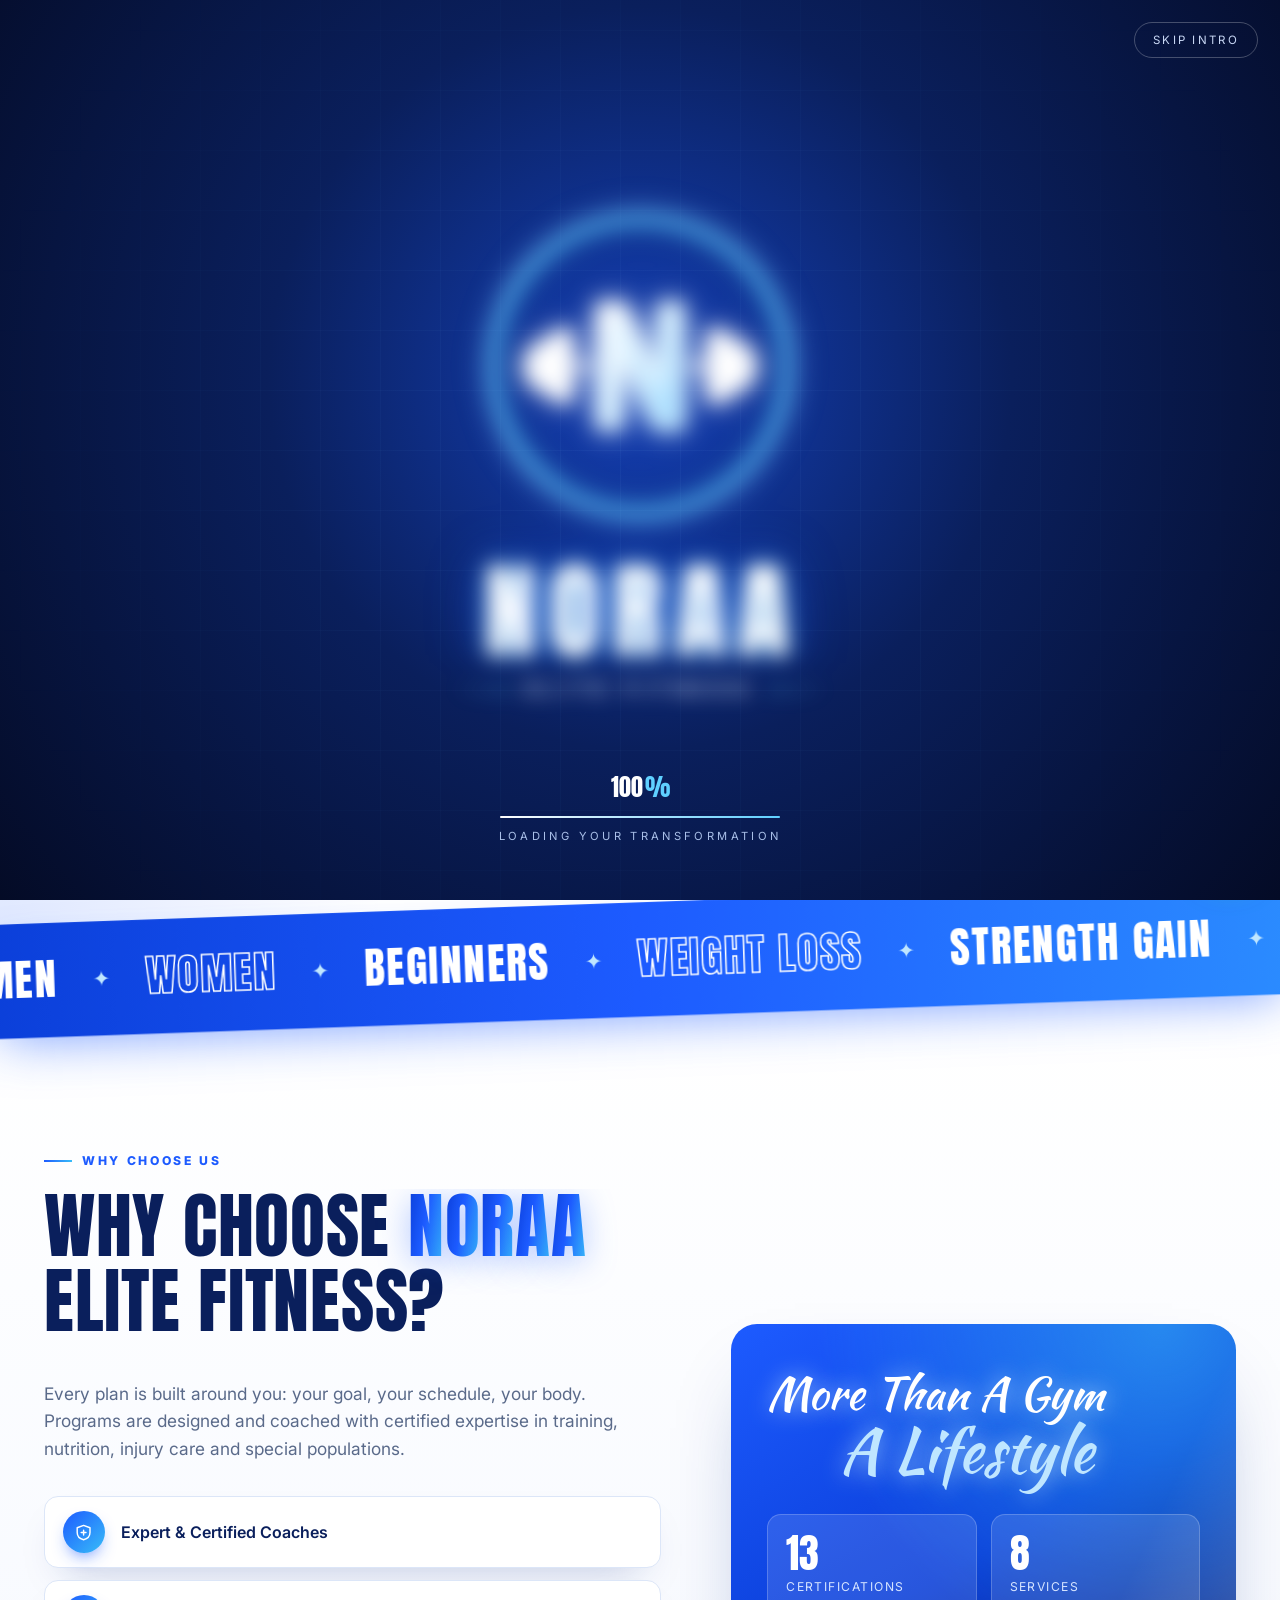
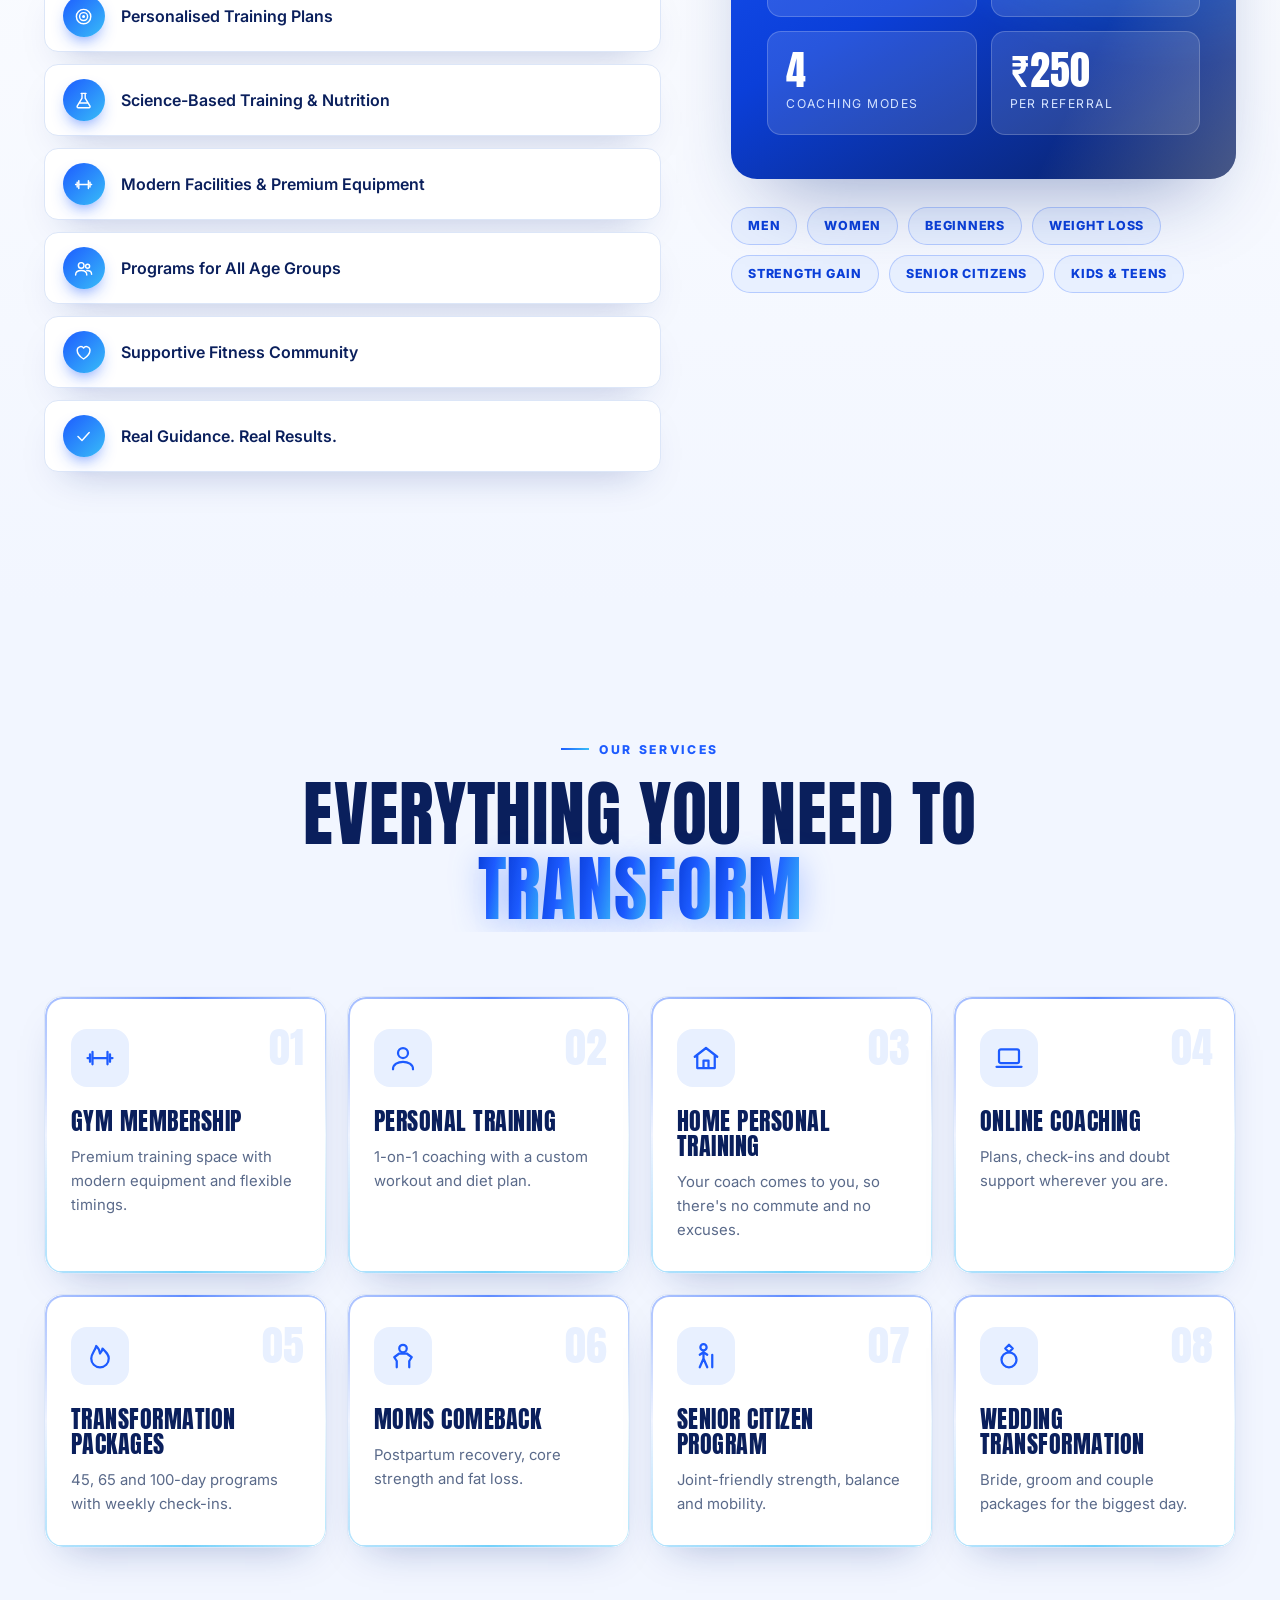
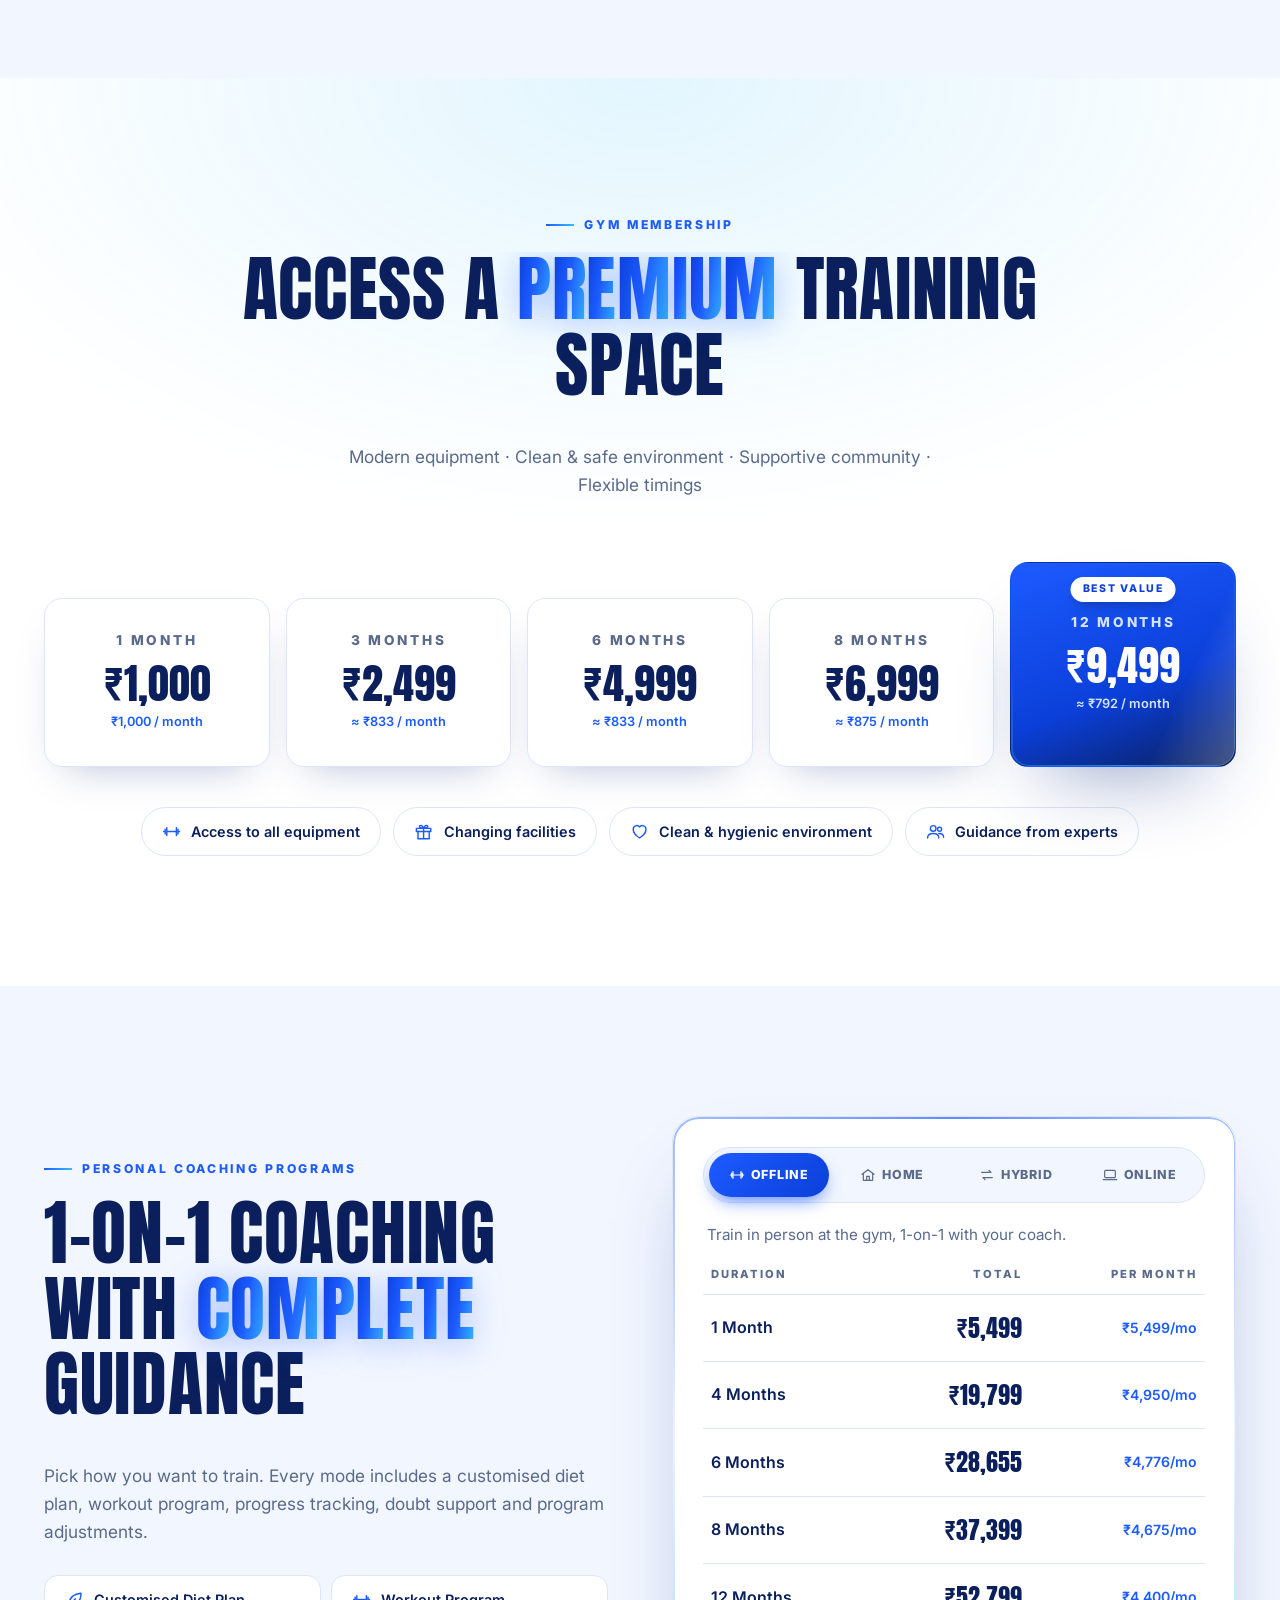
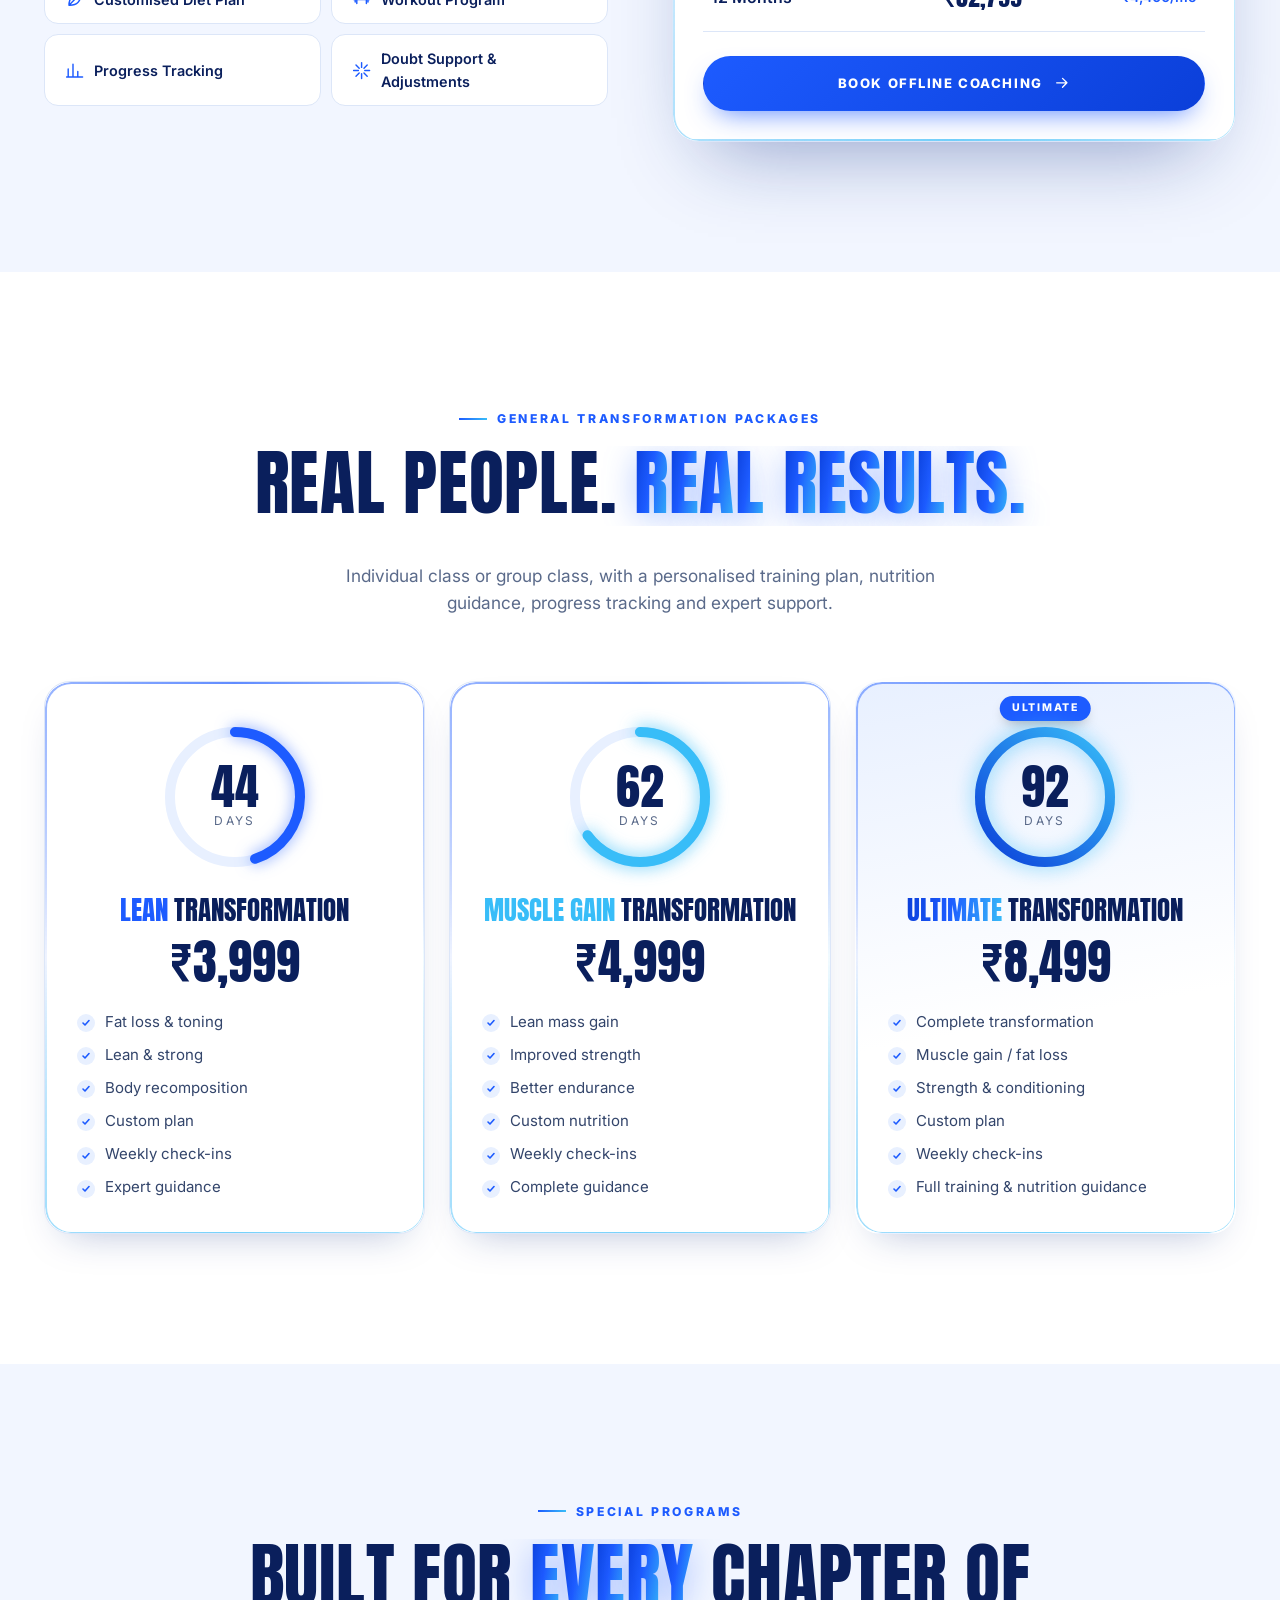
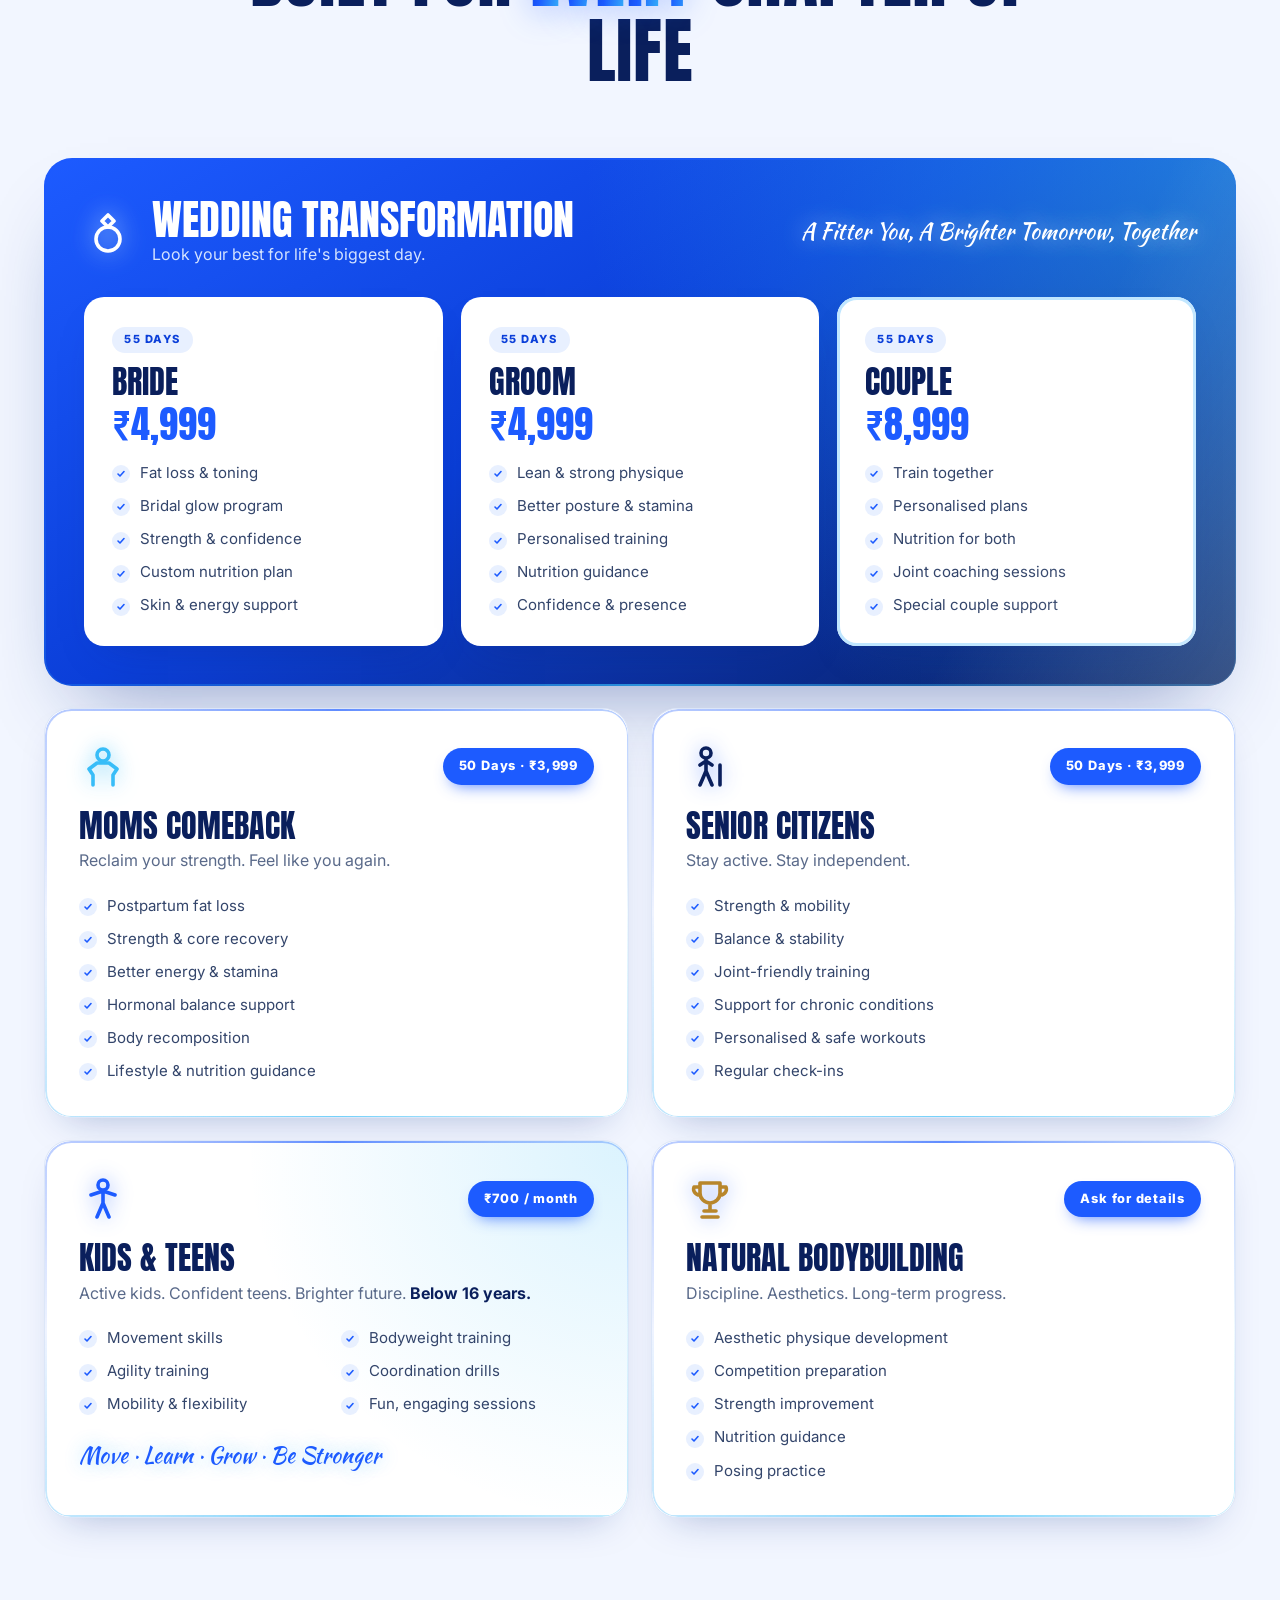
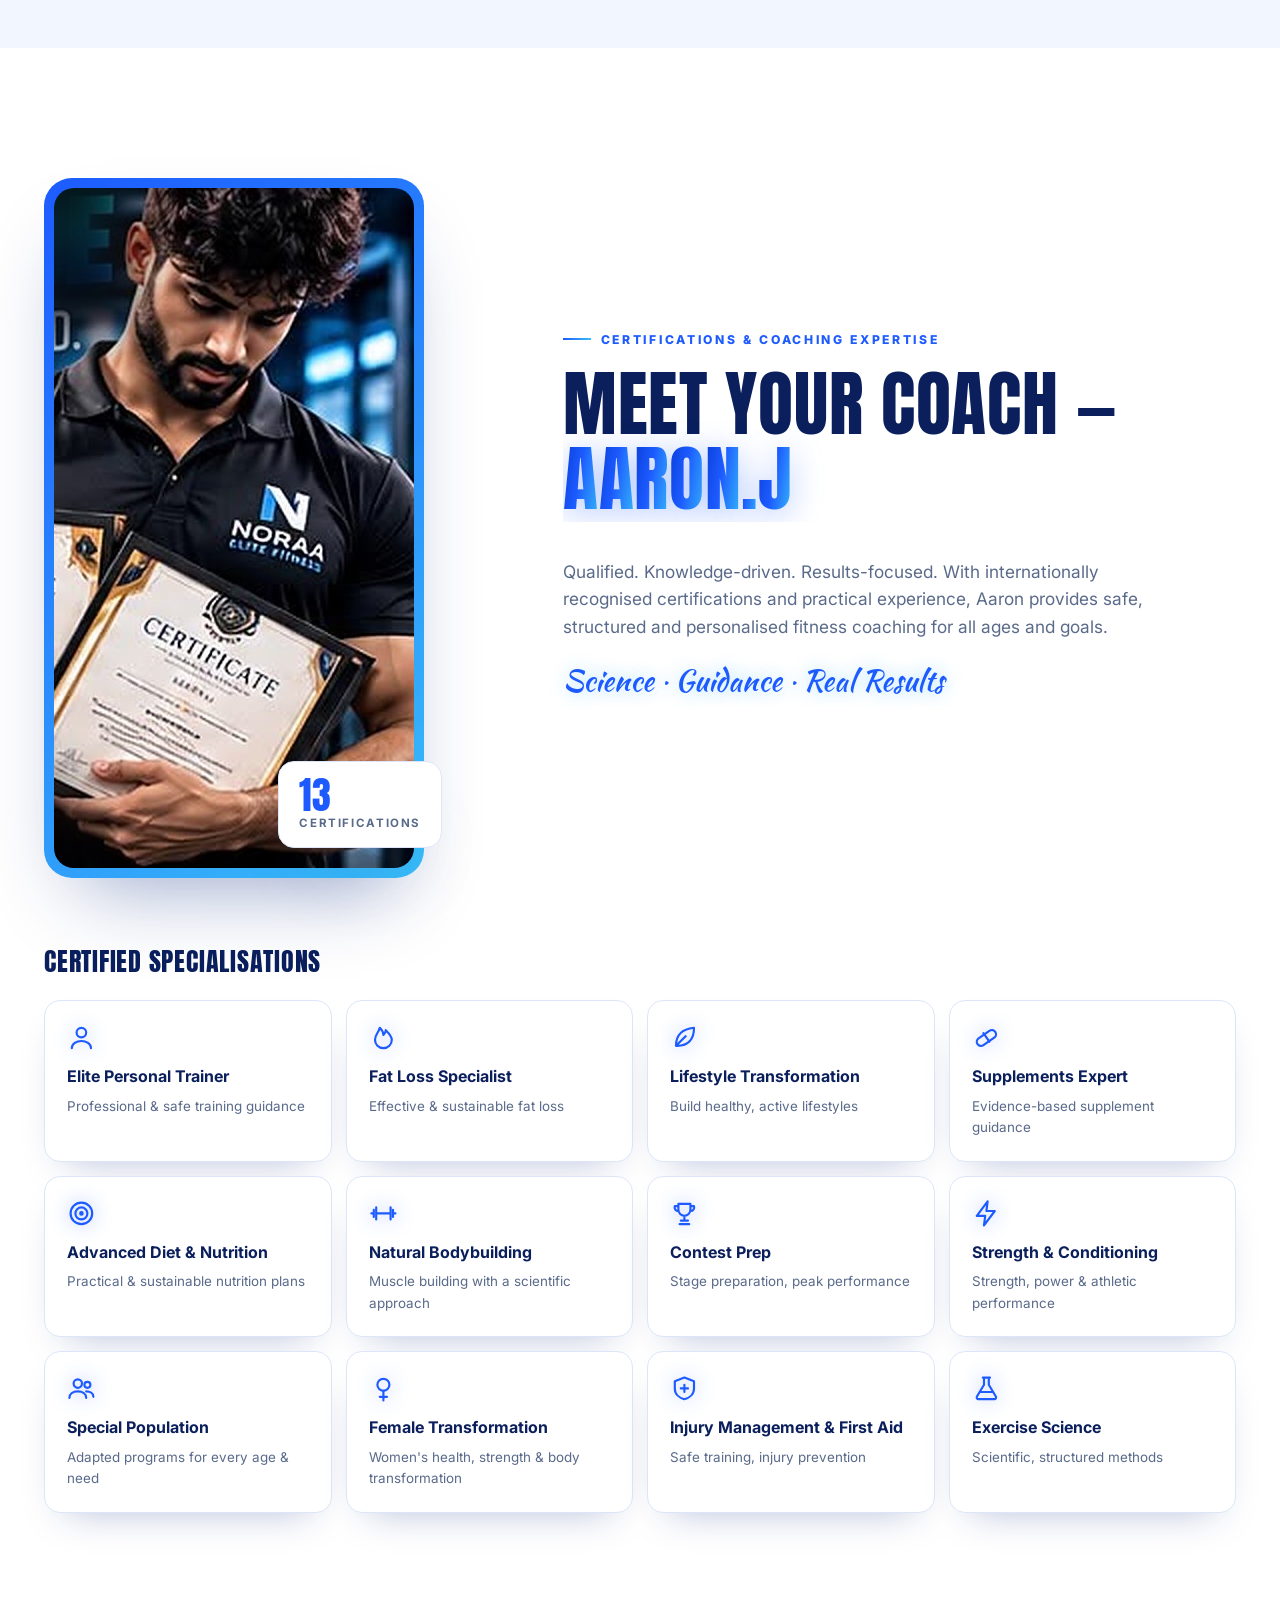
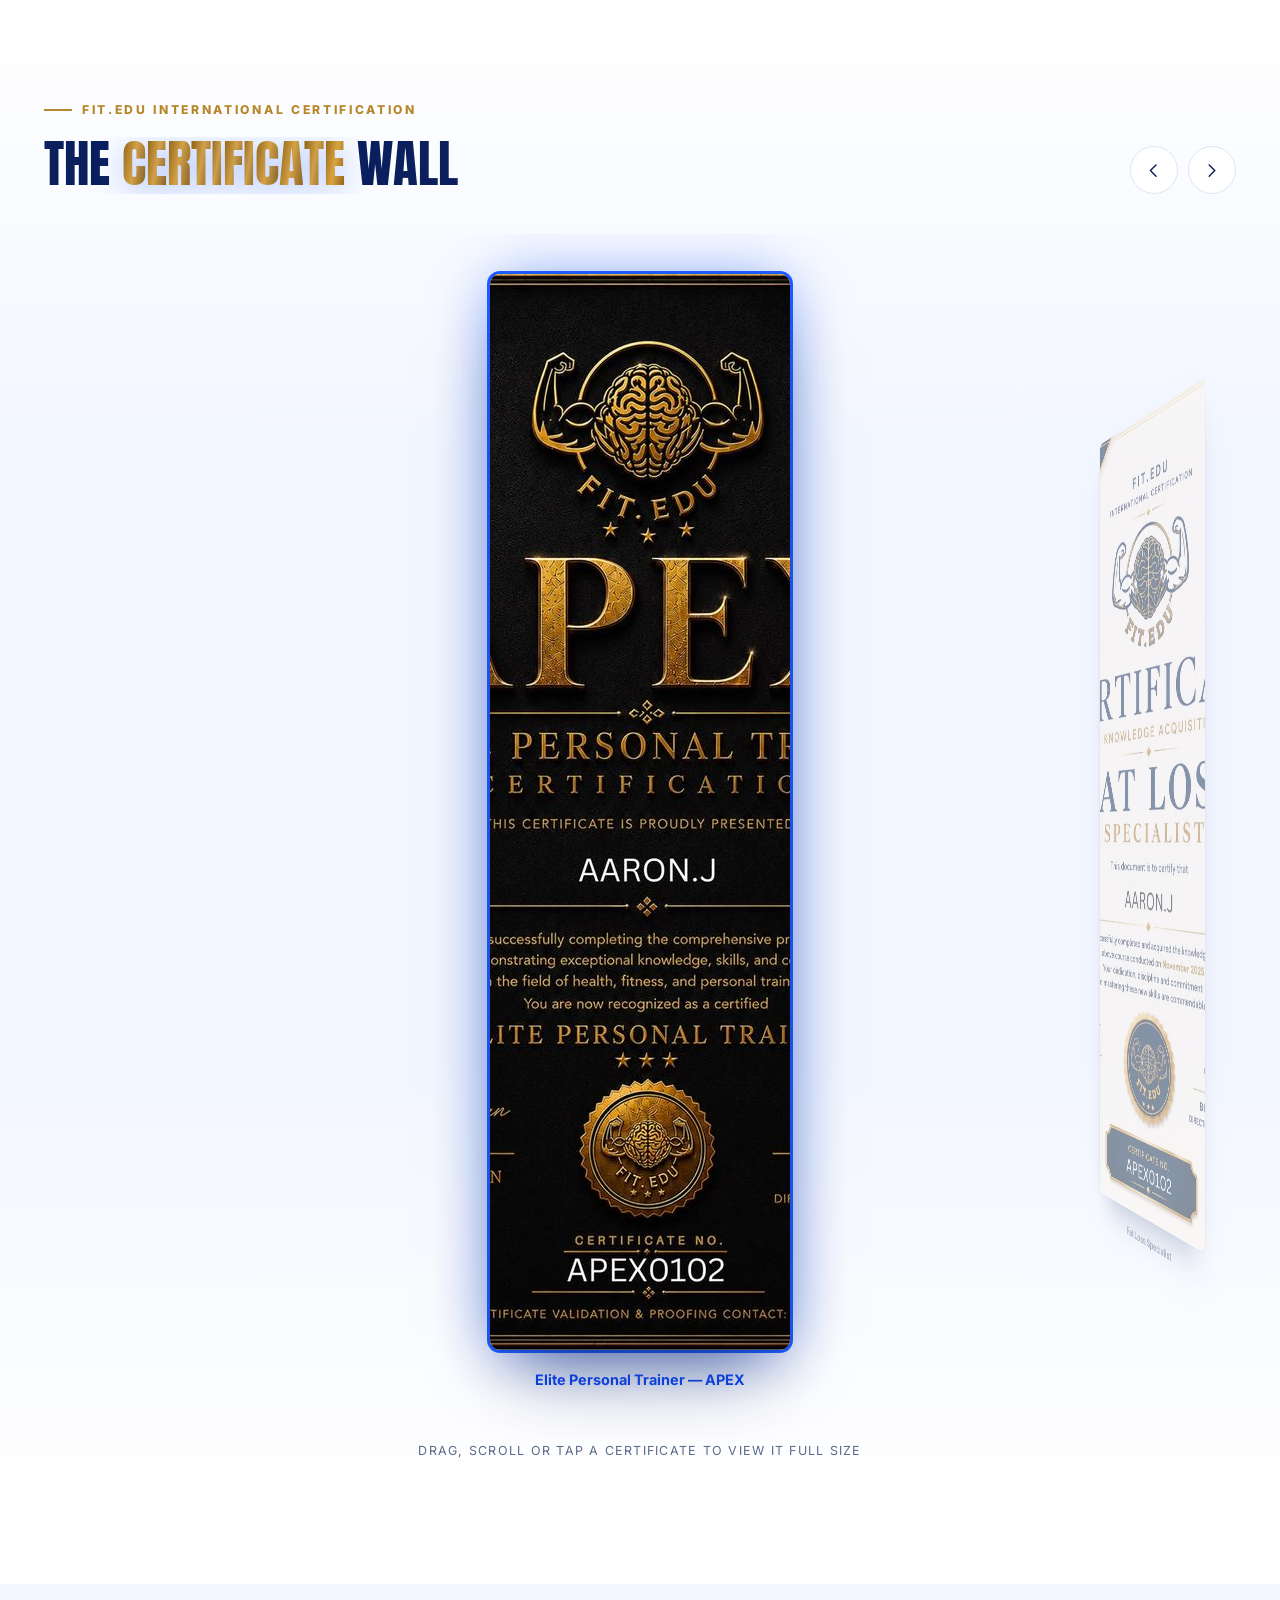
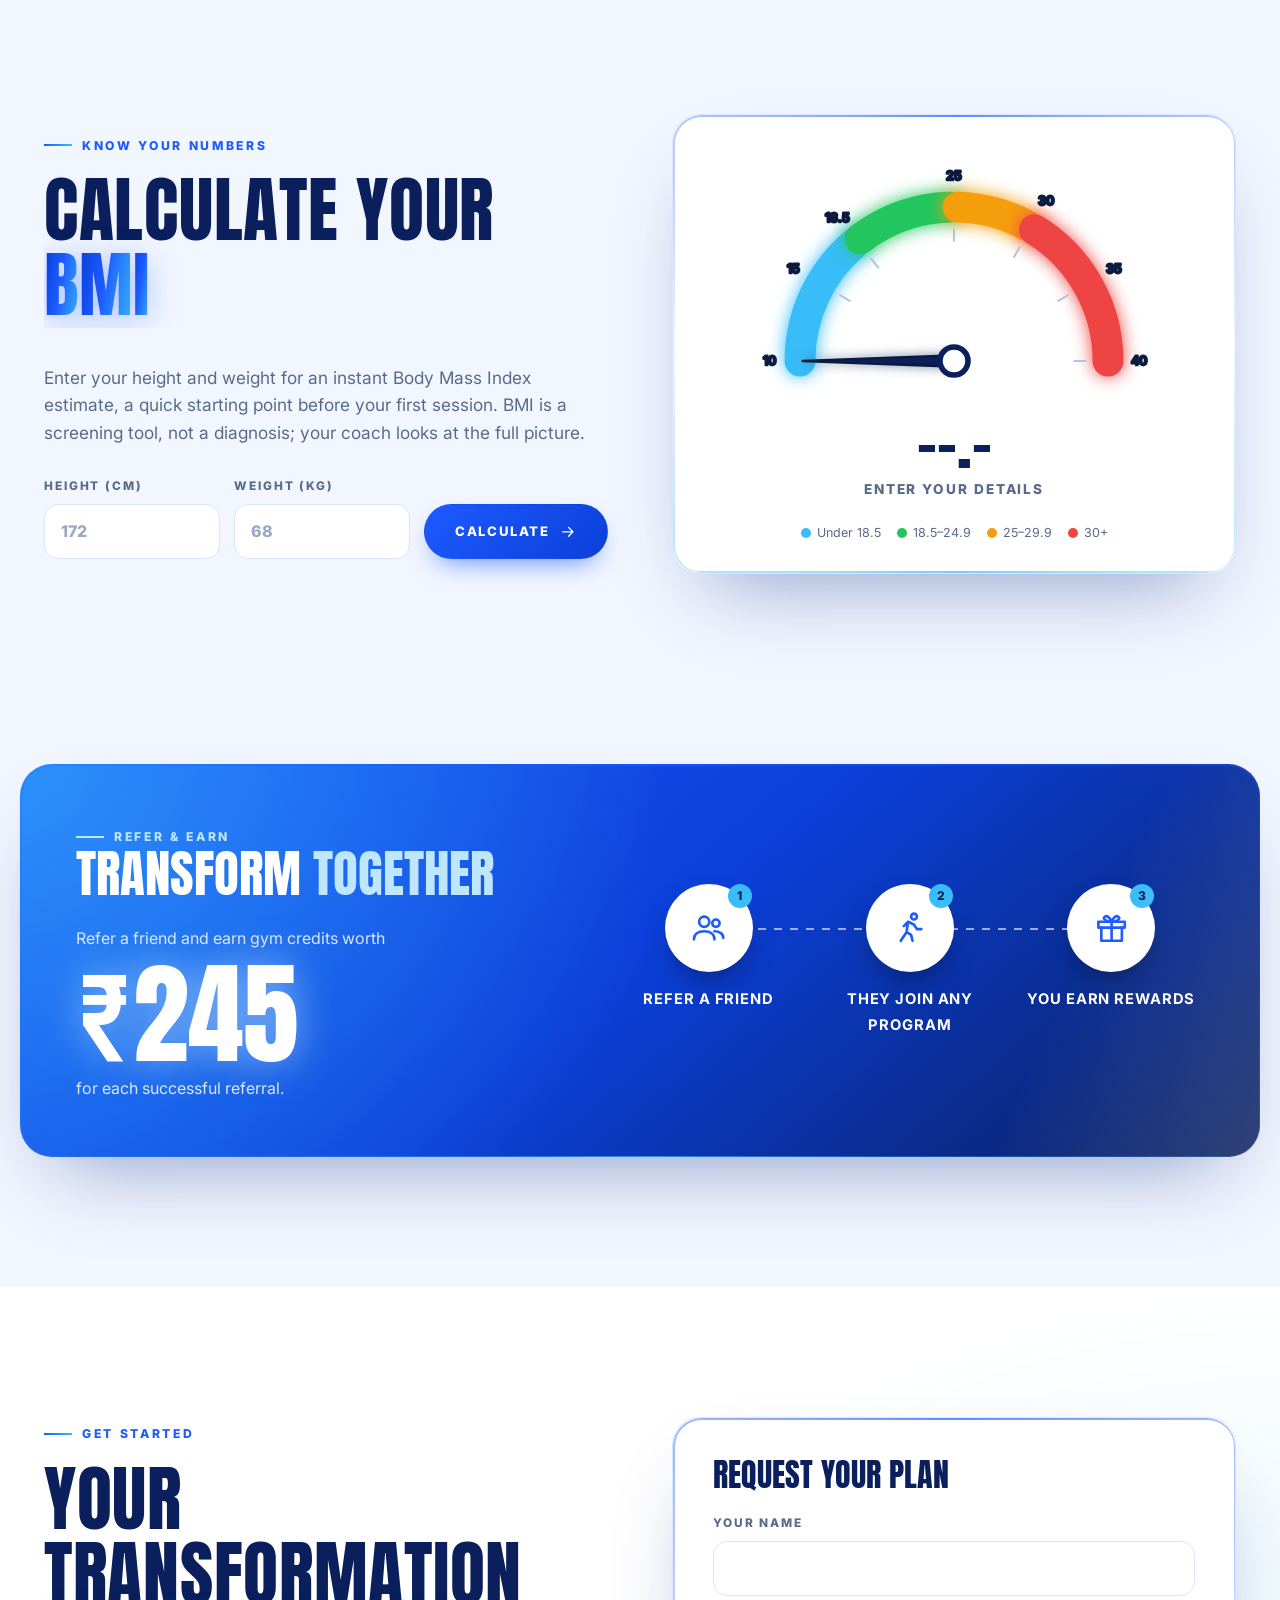
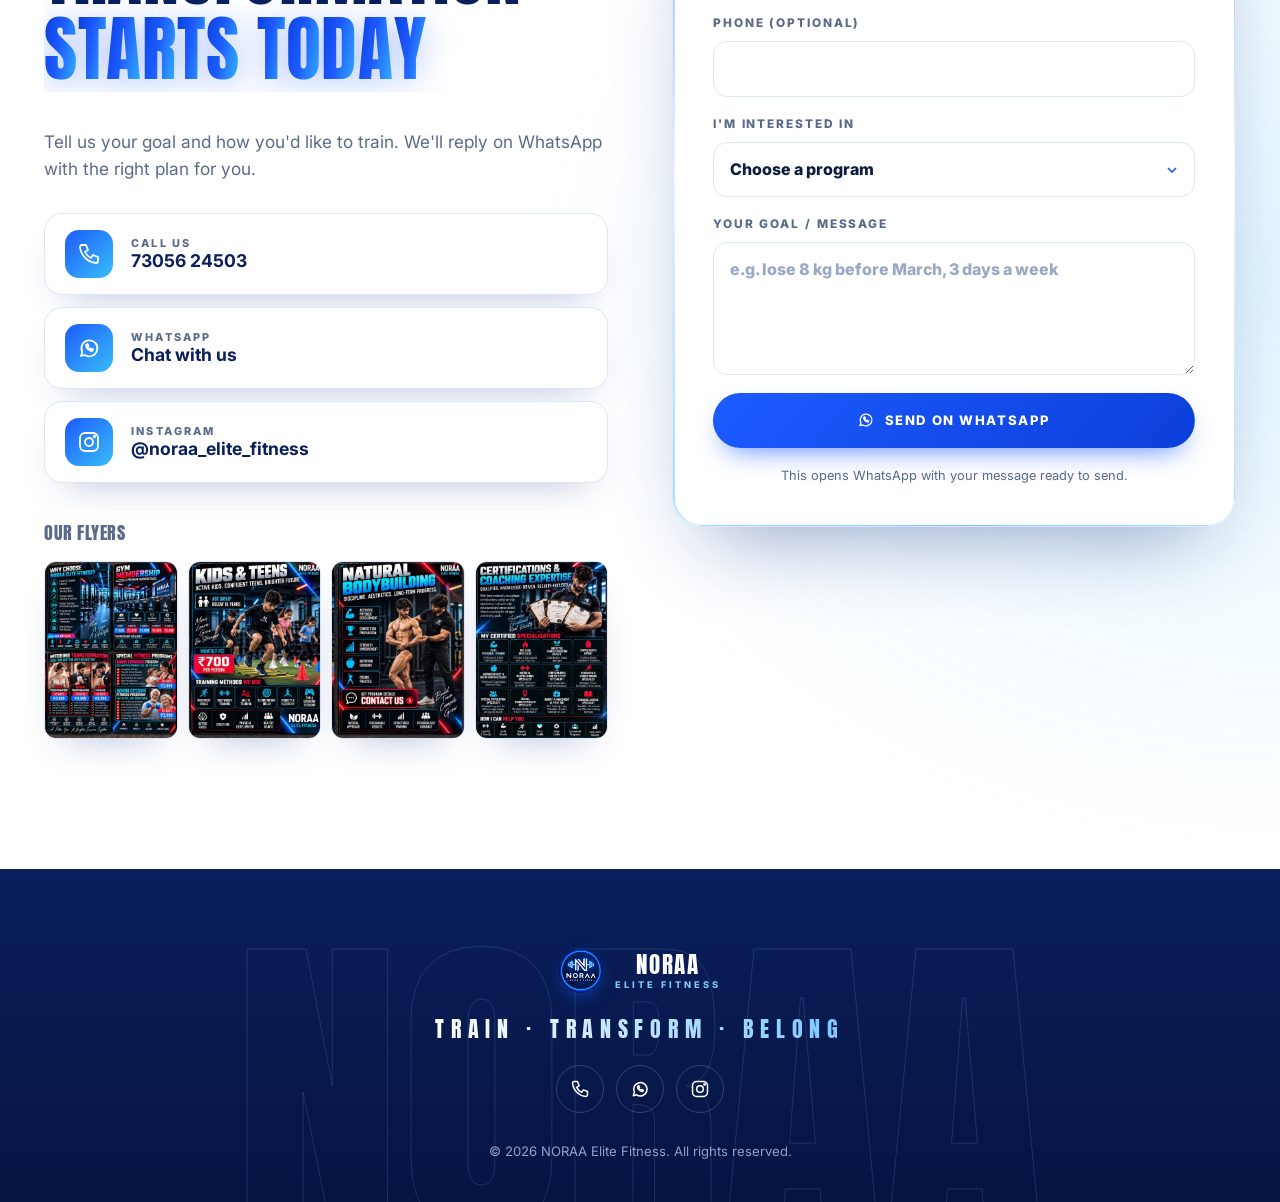
==== commit c338cb40: "Replace Fitzone site with NORAA Elite Fitness website Animated launch intro, blue/white theme, coach" ====
--- a/site/index.html
+++ b/site/index.html
@@ -3,330 +3,558 @@
 <head>
 <meta charset="UTF-8">
 <meta name="viewport" content="width=device-width, initial-scale=1.0">
-<title>Fitzone Gym — Feel Good. Train Hard.</title>
+<title>NORAA Elite Fitness — Train. Transform. Belong.</title>
+<meta name="description" content="NORAA Elite Fitness — gym memberships, 1-on-1 personal coaching (offline, home, hybrid, online), transformation packages, wedding, moms, senior and kids programs with certified coach Aaron.J.">
+<meta name="theme-color" content="#1d5bff">
+<meta property="og:title" content="NORAA Elite Fitness — Train. Transform. Belong.">
+<meta property="og:description" content="More than a gym — a lifestyle. Certified coaching, science-based training and nutrition for every age and goal.">
+<meta property="og:image" content="assets/logo.jpg">
+<link rel="icon" href="assets/logo.jpg">
+<link rel="preconnect" href="https://fonts.googleapis.com">
+<link rel="preconnect" href="https://fonts.gstatic.com" crossorigin>
+<link href="https://fonts.googleapis.com/css2?family=Anton&family=Inter:wght@400;500;600;700;800&family=Kaushan+Script&display=swap" rel="stylesheet">
 <link rel="stylesheet" href="css/style.css">
+<script>
+  document.documentElement.classList.add('js');
+  if (!matchMedia('(prefers-reduced-motion: reduce)').matches) document.documentElement.classList.add('intro-run');
+</script>
 </head>
 <body>
 
-<!-- HEADER -->
+<!-- ============ ICON SPRITE ============ -->
+<svg width="0" height="0" style="position:absolute" aria-hidden="true">
+  <defs>
+    <symbol id="i-dumbbell" viewBox="0 0 24 24"><path d="M2 12h2M20 12h2M6 7v10M18 7v10M4 9v6M20 9v6M6 12h12"/></symbol>
+    <symbol id="i-user" viewBox="0 0 24 24"><circle cx="12" cy="8" r="4"/><path d="M4 21c0-4 4-6 8-6s8 2 8 6"/></symbol>
+    <symbol id="i-users" viewBox="0 0 24 24"><circle cx="9" cy="8" r="3.5"/><circle cx="17" cy="9" r="2.5"/><path d="M2 20c0-3.5 3-5.5 7-5.5s7 2 7 5.5M16 14.5c3 0 6 1.5 6 4.5"/></symbol>
+    <symbol id="i-home" viewBox="0 0 24 24"><path d="M3 11 12 4l9 7M5 10v10h14V10M10 20v-6h4v6"/></symbol>
+    <symbol id="i-laptop" viewBox="0 0 24 24"><rect x="4" y="5" width="16" height="11" rx="1.5"/><path d="M2 19h20"/></symbol>
+    <symbol id="i-swap" viewBox="0 0 24 24"><path d="M4 8h14l-3-3M20 16H6l3 3"/></symbol>
+    <symbol id="i-heart" viewBox="0 0 24 24"><path d="M12 20s-8-5-8-11a4.5 4.5 0 0 1 8-2.8A4.5 4.5 0 0 1 20 9c0 6-8 11-8 11z"/></symbol>
+    <symbol id="i-ring" viewBox="0 0 24 24"><circle cx="12" cy="15" r="6"/><path d="m9 6 3-3 3 3-3 3z"/></symbol>
+    <symbol id="i-baby" viewBox="0 0 24 24"><circle cx="12" cy="6" r="3"/><path d="M7 21v-5l-2-3 4-3h6l4 3-2 3v5"/></symbol>
+    <symbol id="i-senior" viewBox="0 0 24 24"><circle cx="10" cy="5" r="2.5"/><path d="M10 8v6l-3 7M10 14l3 7M7 11l3-2 3 2M17 11v10"/></symbol>
+    <symbol id="i-kid" viewBox="0 0 24 24"><circle cx="12" cy="5" r="2.5"/><path d="m6 10 6-2 6 2M12 8v6l-3 7M12 14l3 7"/></symbol>
+    <symbol id="i-flame" viewBox="0 0 24 24"><path d="M12 21c-4 0-7-3-7-7 0-4 3-6 4-10 2 2 3 4 3 6 1-1 2-2 2-4 3 3 5 5 5 8 0 4-3 7-7 7z"/></symbol>
+    <symbol id="i-leaf" viewBox="0 0 24 24"><path d="M5 19C5 10 10 5 20 4c0 10-5 15-14 15zM5 19l8-8"/></symbol>
+    <symbol id="i-pill" viewBox="0 0 24 24"><rect x="3" y="9" width="18" height="7" rx="3.5" transform="rotate(-35 12 12.5)"/><path d="m9.5 8.5 5 7"/></symbol>
+    <symbol id="i-trophy" viewBox="0 0 24 24"><path d="M7 4h10v5a5 5 0 0 1-10 0zM7 6H4a3 3 0 0 0 3 4M17 6h3a3 3 0 0 1-3 4M12 14v4M8 21h8M9 18h6"/></symbol>
+    <symbol id="i-bolt" viewBox="0 0 24 24"><path d="M13 2 4 14h7l-1 8 9-12h-7z"/></symbol>
+    <symbol id="i-shield" viewBox="0 0 24 24"><path d="M12 3 4 6v6c0 5 4 8 8 9 4-1 8-4 8-9V6z"/><path d="M12 9v6M9 12h6"/></symbol>
+    <symbol id="i-brain" viewBox="0 0 24 24"><path d="M9 4a3 3 0 0 0-3 3 3 3 0 0 0-2 5 3 3 0 0 0 2 5 3 3 0 0 0 6 1V5a3 3 0 0 0-3-1zM15 4a3 3 0 0 1 3 3 3 3 0 0 1 2 5 3 3 0 0 1-2 5 3 3 0 0 1-6 1"/></symbol>
+    <symbol id="i-chart" viewBox="0 0 24 24"><path d="M4 20V10M10 20V4M16 20v-7M22 20H2"/></symbol>
+    <symbol id="i-target" viewBox="0 0 24 24"><circle cx="12" cy="12" r="9"/><circle cx="12" cy="12" r="5"/><circle cx="12" cy="12" r="1"/></symbol>
+    <symbol id="i-female" viewBox="0 0 24 24"><circle cx="12" cy="9" r="5"/><path d="M12 14v8M9 19h6"/></symbol>
+    <symbol id="i-flask" viewBox="0 0 24 24"><path d="M9 3h6M10 3v6L4 19a1.5 1.5 0 0 0 1.3 2h13.4a1.5 1.5 0 0 0 1.3-2L14 9V3M7 15h10"/></symbol>
+    <symbol id="i-check" viewBox="0 0 24 24"><path d="m5 12 5 5 9-10"/></symbol>
+    <symbol id="i-gift" viewBox="0 0 24 24"><rect x="3" y="8" width="18" height="4"/><path d="M5 12v9h14v-9M12 8v13M12 8S10 3 7.5 4.5 9 8 12 8zM12 8s2-5 4.5-3.5S15 8 12 8z"/></symbol>
+    <symbol id="i-clock" viewBox="0 0 24 24"><circle cx="12" cy="12" r="9"/><path d="M12 7v5l3 2"/></symbol>
+    <symbol id="i-spark" viewBox="0 0 24 24"><path d="M12 2v6M12 16v6M2 12h6M16 12h6M5 5l4 4M15 15l4 4M19 5l-4 4M9 15l-4 4"/></symbol>
+    <symbol id="i-phone" viewBox="0 0 24 24"><path d="M5 3h4l2 5-3 2a12 12 0 0 0 6 6l2-3 5 2v4a2 2 0 0 1-2 2A18 18 0 0 1 3 5a2 2 0 0 1 2-2z"/></symbol>
+    <symbol id="i-insta" viewBox="0 0 24 24"><rect x="3" y="3" width="18" height="18" rx="5"/><circle cx="12" cy="12" r="4"/><circle cx="17.5" cy="6.5" r=".8"/></symbol>
+    <symbol id="i-wa" viewBox="0 0 24 24"><path d="M4 20l1.3-4A8 8 0 1 1 8 19z"/><path d="M9 9c0 3 3 6 6 6l1-1.5-2-1-1 1c-1-.5-2-1.5-2.5-2.5l1-1-1-2z"/></symbol>
+    <symbol id="i-arrow" viewBox="0 0 24 24"><path d="M5 12h14M13 6l6 6-6 6"/></symbol>
+    <symbol id="i-left" viewBox="0 0 24 24"><path d="M15 5l-7 7 7 7"/></symbol>
+    <symbol id="i-right" viewBox="0 0 24 24"><path d="M9 5l7 7-7 7"/></symbol>
+    <symbol id="i-close" viewBox="0 0 24 24"><path d="M6 6l12 12M18 6 6 18"/></symbol>
+    <symbol id="i-run" viewBox="0 0 24 24"><circle cx="15" cy="4.5" r="2"/><path d="m6 21 4-6 3 2 1 4M8 11l3-3 4 2 2 3h3M11 8l-1 6"/></symbol>
+  </defs>
+</svg>
+
+<!-- ============ LAUNCH INTRO ============ -->
+<div id="intro" aria-hidden="true">
+  <div class="intro-grid"></div>
+  <div class="intro-stage">
+    <svg class="intro-logo" viewBox="-200 -200 400 400">
+      <defs>
+        <linearGradient id="nGrad" x1="0" y1="0" x2="1" y2="1">
+          <stop offset="0" stop-color="#ffffff"/>
+          <stop offset="1" stop-color="#9fdcff"/>
+        </linearGradient>
+        <filter id="neon" x="-50%" y="-50%" width="200%" height="200%">
+          <feGaussianBlur stdDeviation="5" result="b1"/>
+          <feGaussianBlur in="SourceGraphic" stdDeviation="14" result="b2"/>
+          <feMerge><feMergeNode in="b2"/><feMergeNode in="b1"/><feMergeNode in="SourceGraphic"/></feMerge>
+        </filter>
+      </defs>
+      <circle class="i-ring" r="172" pathLength="1"/>
+      <circle class="i-ring i-ring2" r="186" pathLength="1"/>
+      <g class="i-bells i-bells-l">
+        <path d="M-60 0H-138"/>
+        <rect x="-112" y="-30" width="11" height="60" rx="3"/>
+        <rect x="-128" y="-20" width="10" height="40" rx="3"/>
+        <rect x="-96" y="-40" width="12" height="80" rx="3"/>
+      </g>
+      <g class="i-bells i-bells-r">
+        <path d="M60 0H138"/>
+        <rect x="101" y="-30" width="11" height="60" rx="3"/>
+        <rect x="118" y="-20" width="10" height="40" rx="3"/>
+        <rect x="84" y="-40" width="12" height="80" rx="3"/>
+      </g>
+      <path class="i-n" pathLength="1" d="M-48 -72H-20L24 22V-72H48V72H20L-24 -22V72H-48Z"/>
+    </svg>
+    <div class="intro-word"><span>N</span><span>O</span><span>R</span><span>A</span><span>A</span></div>
+    <div class="intro-sub"><i></i>ELITE FITNESS<i></i></div>
+  </div>
+  <div class="intro-meter">
+    <span class="intro-count">0</span>
+    <div class="intro-bar"><i></i></div>
+    <span class="intro-label">Loading your transformation</span>
+  </div>
+  <button class="intro-skip" type="button">Skip intro</button>
+  <div class="intro-slash s1"></div>
+  <div class="intro-slash s2"></div>
+</div>
+
+<div class="scroll-progress" aria-hidden="true"><i></i></div>
+<div class="cursor-dot" aria-hidden="true"></div>
+<div class="cursor-ring" aria-hidden="true"></div>
+
+<!-- ============ HEADER ============ -->
 <header class="site-header" id="siteHeader">
   <div class="container header-inner">
-    <a href="#home" class="logo">
-      <span class="logo-mark"></span>
-      <span class="logo-text">FIT<em>ZONE</em></span>
+    <a href="#home" class="brand" aria-label="NORAA Elite Fitness home">
+      <img src="assets/logo.jpg" alt="" width="44" height="44">
+      <span><b>NORAA</b><small>ELITE FITNESS</small></span>
     </a>
-
-    <nav class="main-nav" id="mainNav">
+    <nav class="main-nav" id="mainNav" aria-label="Main">
       <ul>
-        <li><a href="#home" class="active">Home</a></li>
-        <li><a href="#about">About Us</a></li>
+        <li><a href="#home">Home</a></li>
+        <li><a href="#about">About</a></li>
+        <li><a href="#services">Services</a></li>
+        <li><a href="#plans">Plans</a></li>
         <li><a href="#programs">Programs</a></li>
-        <li><a href="#schedule">Schedule</a></li>
-        <li><a href="#bmi">BMI Calculator</a></li>
+        <li><a href="#coach">Coach</a></li>
+        <li><a href="#bmi">BMI</a></li>
         <li><a href="#contact">Contact</a></li>
       </ul>
-      <a href="#contact" class="btn btn-primary nav-cta">Book Now</a>
+      <a href="#contact" class="btn btn-primary btn-sm magnetic">Join Now</a>
     </nav>
-
-    <button class="hamburger" id="hamburger" aria-label="Toggle menu">
+    <button class="hamburger" id="hamburger" aria-label="Open menu" aria-expanded="false" aria-controls="mainNav">
       <span></span><span></span><span></span>
     </button>
   </div>
 </header>
 
-<!-- HERO -->
+<main>
+
+<!-- ============ HERO ============ -->
 <section class="hero" id="home">
-  <div class="hero-fog"></div>
+  <canvas class="hero-canvas" id="heroCanvas" aria-hidden="true"></canvas>
+  <div class="hero-beams" aria-hidden="true"><i></i><i></i><i></i></div>
+  <div class="hero-floor" aria-hidden="true"></div>
   <div class="container hero-inner">
-    <p class="eyebrow reveal">NEW YEAR, NEW YOU</p>
-    <h1 class="hero-title reveal">FEEL<br>GOOD<br>TRAIN <span>HARD</span></h1>
-    <p class="hero-sub reveal">Strength training, boxing, yoga and more — all under one roof. Join a community that pushes you further, every single day.</p>
-    <div class="hero-actions reveal">
-      <a href="#contact" class="btn btn-primary">Become a Member</a>
-      <a href="#schedule" class="btn btn-ghost">View Schedule</a>
+    <div class="hero-copy">
+      <p class="eyebrow hero-in" style="--d:0"><span class="pulse-dot"></span>NORAA Elite Fitness</p>
+      <h1 class="hero-title">
+        <span class="line" data-split>Train.</span>
+        <span class="line line-2" data-split>Transform.</span>
+        <span class="line line-3" data-split>Belong.</span>
+      </h1>
+      <p class="hero-sub hero-in" style="--d:6">Science-based training and nutrition from a certified coach. Gym membership, 1-on-1 coaching at the gym, at home or online, and transformation programs for every age and every goal.</p>
+      <div class="hero-actions hero-in" style="--d:7">
+        <a href="#contact" class="btn btn-primary magnetic">Start Your Transformation <svg><use href="#i-arrow"/></svg></a>
+        <a href="#plans" class="btn btn-ghost magnetic">Explore Plans</a>
+      </div>
+      <ul class="hero-chips hero-in" style="--d:8">
+        <li><b>13×</b> Certified Coach</li>
+        <li><b>₹1,000</b> Gym / month</li>
+        <li><b>All</b> Ages Welcome</li>
+      </ul>
+    </div>
+    <div class="hero-emblem hero-in" style="--d:4" id="heroEmblem">
+      <div class="emblem-ring r1"></div>
+      <div class="emblem-ring r2"></div>
+      <div class="emblem-orbit"><span></span></div>
+      <img src="assets/logo.jpg" alt="NORAA Elite Fitness logo" width="700" height="700">
+      <p class="emblem-script">More Than A Gym, A Lifestyle</p>
     </div>
   </div>
   <a href="#about" class="scroll-cue" aria-label="Scroll down"><span></span></a>
 </section>
 
-<!-- WELCOME / ABOUT -->
+<!-- ============ MARQUEE ============ -->
+<div class="marquee" aria-hidden="true">
+  <div class="marquee-track">
+    <span>Men</span><i>✦</i><span class="o">Women</span><i>✦</i><span>Beginners</span><i>✦</i><span class="o">Weight Loss</span><i>✦</i><span>Strength Gain</span><i>✦</i><span class="o">Senior Citizens</span><i>✦</i><span>General Fitness</span><i>✦</i>
+    <span>Men</span><i>✦</i><span class="o">Women</span><i>✦</i><span>Beginners</span><i>✦</i><span class="o">Weight Loss</span><i>✦</i><span>Strength Gain</span><i>✦</i><span class="o">Senior Citizens</span><i>✦</i><span>General Fitness</span><i>✦</i>
+  </div>
+</div>
+
+<!-- ============ ABOUT / WHY ============ -->
 <section class="section about" id="about">
   <div class="container about-grid">
-    <div class="about-copy reveal">
-      <p class="eyebrow">WHO WE ARE</p>
-      <h2>Welcome to Our Best Fitness Club</h2>
-      <p>Fitzone was built on one idea: fitness should feel good, not intimidating. Our certified trainers design programs around <em>your</em> goals — whether that's your first pull-up or your tenth marathon.</p>
-      <p>With state-of-the-art equipment, small-group classes, and a community that shows up for each other, you'll find every reason to keep coming back.</p>
-      <div class="stat-row">
-        <div class="stat"><strong>12+</strong><span>Years Running</span></div>
-        <div class="stat"><strong>40+</strong><span>Expert Trainers</span></div>
-        <div class="stat"><strong>3,200+</strong><span>Active Members</span></div>
-      </div>
-      <a href="#programs" class="btn btn-primary">Learn More</a>
-    </div>
-    <div class="about-media reveal">
-      <div class="about-media-frame">
-        <div class="about-photo"></div>
-      </div>
-    </div>
-  </div>
-</section>
-
-<!-- PROGRAMS -->
+    <div class="about-copy">
+      <p class="eyebrow" data-reveal>Why Choose Us</p>
+      <h2 class="h-xl" data-split>Why Choose <em>NORAA</em> Elite Fitness?</h2>
+      <p class="lead" data-reveal>Every plan is built around you: your goal, your schedule, your body. Programs are designed and coached with certified expertise in training, nutrition, injury care and special populations.</p>
+      <ul class="why-list">
+        <li data-reveal style="--d:0"><span class="why-ic"><svg><use href="#i-shield"/></svg></span>Expert &amp; Certified Coaches</li>
+        <li data-reveal style="--d:1"><span class="why-ic"><svg><use href="#i-target"/></svg></span>Personalised Training Plans</li>
+        <li data-reveal style="--d:2"><span class="why-ic"><svg><use href="#i-flask"/></svg></span>Science-Based Training &amp; Nutrition</li>
+        <li data-reveal style="--d:3"><span class="why-ic"><svg><use href="#i-dumbbell"/></svg></span>Modern Facilities &amp; Premium Equipment</li>
+        <li data-reveal style="--d:4"><span class="why-ic"><svg><use href="#i-users"/></svg></span>Programs for All Age Groups</li>
+        <li data-reveal style="--d:5"><span class="why-ic"><svg><use href="#i-heart"/></svg></span>Supportive Fitness Community</li>
+        <li data-reveal style="--d:6"><span class="why-ic"><svg><use href="#i-check"/></svg></span>Real Guidance. Real Results.</li>
+      </ul>
+    </div>
+    <div class="about-side">
+      <div class="lifestyle-card tilt" data-reveal="zoom">
+        <p class="script">More Than A Gym</p>
+        <p class="script big">A Lifestyle</p>
+        <div class="stat-grid">
+          <div><strong data-count="13">0</strong><span>Certifications</span></div>
+          <div><strong data-count="8">0</strong><span>Services</span></div>
+          <div><strong data-count="4">0</strong><span>Coaching Modes</span></div>
+          <div><strong data-count="250" data-prefix="₹">0</strong><span>Per Referral</span></div>
+        </div>
+      </div>
+      <div class="welcome-tags" data-reveal>
+        <span>Men</span><span>Women</span><span>Beginners</span><span>Weight Loss</span><span>Strength Gain</span><span>Senior Citizens</span><span>Kids &amp; Teens</span>
+      </div>
+    </div>
+  </div>
+</section>
+
+<!-- ============ SERVICES ============ -->
+<section class="section services" id="services">
+  <div class="container">
+    <div class="section-head">
+      <p class="eyebrow" data-reveal>Our Services</p>
+      <h2 class="h-xl" data-split>Everything You Need To <em>Transform</em></h2>
+    </div>
+    <div class="service-grid">
+      <a href="#plans" class="svc spot glow-border" data-reveal style="--d:0"><span class="svc-n">01</span><svg class="svc-ic"><use href="#i-dumbbell"/></svg><h3>Gym Membership</h3><p>Premium training space with modern equipment and flexible timings.</p></a>
+      <a href="#coaching" class="svc spot glow-border" data-reveal style="--d:1"><span class="svc-n">02</span><svg class="svc-ic"><use href="#i-user"/></svg><h3>Personal Training</h3><p>1-on-1 coaching with a custom workout and diet plan.</p></a>
+      <a href="#coaching" class="svc spot glow-border" data-reveal style="--d:2"><span class="svc-n">03</span><svg class="svc-ic"><use href="#i-home"/></svg><h3>Home Personal Training</h3><p>Your coach comes to you, so there's no commute and no excuses.</p></a>
+      <a href="#coaching" class="svc spot glow-border" data-reveal style="--d:3"><span class="svc-n">04</span><svg class="svc-ic"><use href="#i-laptop"/></svg><h3>Online Coaching</h3><p>Plans, check-ins and doubt support wherever you are.</p></a>
+      <a href="#transform" class="svc spot glow-border" data-reveal style="--d:4"><span class="svc-n">05</span><svg class="svc-ic"><use href="#i-flame"/></svg><h3>Transformation Packages</h3><p>45, 65 and 100-day programs with weekly check-ins.</p></a>
+      <a href="#programs" class="svc spot glow-border" data-reveal style="--d:5"><span class="svc-n">06</span><svg class="svc-ic"><use href="#i-baby"/></svg><h3>Moms Comeback</h3><p>Postpartum recovery, core strength and fat loss.</p></a>
+      <a href="#programs" class="svc spot glow-border" data-reveal style="--d:6"><span class="svc-n">07</span><svg class="svc-ic"><use href="#i-senior"/></svg><h3>Senior Citizen Program</h3><p>Joint-friendly strength, balance and mobility.</p></a>
+      <a href="#programs" class="svc spot glow-border" data-reveal style="--d:7"><span class="svc-n">08</span><svg class="svc-ic"><use href="#i-ring"/></svg><h3>Wedding Transformation</h3><p>Bride, groom and couple packages for the biggest day.</p></a>
+    </div>
+  </div>
+</section>
+
+<!-- ============ PLANS: MEMBERSHIP ============ -->
+<section class="section plans" id="plans">
+  <div class="container">
+    <div class="section-head">
+      <p class="eyebrow" data-reveal>Gym Membership</p>
+      <h2 class="h-xl" data-split>Access A <em>Premium</em> Training Space</h2>
+      <p class="lead center" data-reveal>Modern equipment · Clean &amp; safe environment · Supportive community · Flexible timings</p>
+    </div>
+    <div class="member-grid">
+      <article class="mcard spot" data-reveal style="--d:0"><h3>1 Month</h3><p class="price" data-count="1000" data-prefix="₹">₹1,000</p><p class="per">₹1,000 / month</p></article>
+      <article class="mcard spot" data-reveal style="--d:1"><h3>3 Months</h3><p class="price" data-count="2499" data-prefix="₹">₹2,499</p><p class="per">≈ ₹833 / month</p></article>
+      <article class="mcard spot" data-reveal style="--d:2"><h3>6 Months</h3><p class="price" data-count="4999" data-prefix="₹">₹4,999</p><p class="per">≈ ₹833 / month</p></article>
+      <article class="mcard spot" data-reveal style="--d:3"><h3>8 Months</h3><p class="price" data-count="6999" data-prefix="₹">₹6,999</p><p class="per">≈ ₹875 / month</p></article>
+      <article class="mcard spot featured glow-border" data-reveal style="--d:4"><span class="badge">Best Value</span><h3>12 Months</h3><p class="price" data-count="9499" data-prefix="₹">₹9,499</p><p class="per">≈ ₹792 / month</p></article>
+    </div>
+    <ul class="includes" data-reveal>
+      <li><svg><use href="#i-dumbbell"/></svg>Access to all equipment</li>
+      <li><svg><use href="#i-gift"/></svg>Changing facilities</li>
+      <li><svg><use href="#i-heart"/></svg>Clean &amp; hygienic environment</li>
+      <li><svg><use href="#i-users"/></svg>Guidance from experts</li>
+    </ul>
+  </div>
+</section>
+
+<!-- ============ PLANS: PERSONAL COACHING ============ -->
+<section class="section coaching" id="coaching">
+  <div class="container coaching-grid">
+    <div class="coaching-copy">
+      <p class="eyebrow" data-reveal>Personal Coaching Programs</p>
+      <h2 class="h-xl" data-split>1-on-1 Coaching With <em>Complete</em> Guidance</h2>
+      <p class="lead" data-reveal>Pick how you want to train. Every mode includes a customised diet plan, workout program, progress tracking, doubt support and program adjustments.</p>
+      <ul class="includes stacked" data-reveal>
+        <li><svg><use href="#i-leaf"/></svg>Customised Diet Plan</li>
+        <li><svg><use href="#i-dumbbell"/></svg>Workout Program</li>
+        <li><svg><use href="#i-chart"/></svg>Progress Tracking</li>
+        <li><svg><use href="#i-spark"/></svg>Doubt Support &amp; Adjustments</li>
+      </ul>
+    </div>
+    <div class="coach-panel glow-border" data-reveal="right">
+      <div class="mode-tabs" role="tablist" aria-label="Coaching mode">
+        <span class="mode-ind" aria-hidden="true"></span>
+        <button role="tab" aria-selected="true" data-mode="offline"><svg><use href="#i-dumbbell"/></svg>Offline</button>
+        <button role="tab" aria-selected="false" data-mode="home"><svg><use href="#i-home"/></svg>Home</button>
+        <button role="tab" aria-selected="false" data-mode="hybrid"><svg><use href="#i-swap"/></svg>Hybrid</button>
+        <button role="tab" aria-selected="false" data-mode="online"><svg><use href="#i-laptop"/></svg>Online</button>
+      </div>
+      <p class="mode-desc" id="modeDesc">Train in person at the gym with your coach.</p>
+      <table class="price-table" id="priceTable">
+        <thead><tr><th>Duration</th><th>Total</th><th>Per month</th></tr></thead>
+        <tbody></tbody>
+      </table>
+      <a href="#contact" class="btn btn-primary btn-block magnetic" id="modeCta">Book Offline Coaching <svg><use href="#i-arrow"/></svg></a>
+    </div>
+  </div>
+</section>
+
+<!-- ============ TRANSFORMATION PACKAGES ============ -->
+<section class="section transform" id="transform">
+  <div class="container">
+    <div class="section-head">
+      <p class="eyebrow" data-reveal>General Transformation Packages</p>
+      <h2 class="h-xl" data-split>Real People. <em>Real Results.</em></h2>
+      <p class="lead center" data-reveal>Individual class or group class, with a personalised training plan, nutrition guidance, progress tracking and expert support.</p>
+    </div>
+    <div class="tp-grid">
+      <article class="tp spot glow-border" data-reveal style="--d:0">
+        <div class="tp-ring" style="--p:45"><svg viewBox="0 0 120 120"><circle class="bg" cx="60" cy="60" r="52"/><circle class="fg" cx="60" cy="60" r="52" pathLength="100"/></svg><span><b data-count="45" data-dur="2300" data-delay="550">45</b>days</span></div>
+        <h3><span class="hl">Lean</span> Transformation</h3>
+        <p class="price" data-count="3999" data-prefix="₹">₹3,999</p>
+        <ul class="ticks"><li>Fat loss &amp; toning</li><li>Lean &amp; strong</li><li>Body recomposition</li><li>Custom plan</li><li>Weekly check-ins</li><li>Expert guidance</li></ul>
+      </article>
+      <article class="tp spot glow-border" data-reveal style="--d:1">
+        <div class="tp-ring cyan" style="--p:65"><svg viewBox="0 0 120 120"><circle class="bg" cx="60" cy="60" r="52"/><circle class="fg" cx="60" cy="60" r="52" pathLength="100"/></svg><span><b data-count="65" data-dur="2300" data-delay="730">65</b>days</span></div>
+        <h3><span class="hl2">Muscle Gain</span> Transformation</h3>
+        <p class="price" data-count="4999" data-prefix="₹">₹4,999</p>
+        <ul class="ticks"><li>Lean mass gain</li><li>Improved strength</li><li>Better endurance</li><li>Custom nutrition</li><li>Weekly check-ins</li><li>Complete guidance</li></ul>
+      </article>
+      <article class="tp spot glow-border featured" data-reveal style="--d:2">
+        <span class="badge">Ultimate</span>
+        <div class="tp-ring grad" style="--p:100"><svg viewBox="0 0 120 120"><defs><linearGradient id="ringGrad" x1="0" y1="0" x2="1" y2="1"><stop offset="0" stop-color="#0b3fd9"/><stop offset="1" stop-color="#38bdf8"/></linearGradient></defs><circle class="bg" cx="60" cy="60" r="52"/><circle class="fg" cx="60" cy="60" r="52" pathLength="100"/></svg><span><b data-count="100" data-dur="2300" data-delay="910">100</b>days</span></div>
+        <h3><span class="grad-text">Ultimate</span> Transformation</h3>
+        <p class="price" data-count="8499" data-prefix="₹">₹8,499</p>
+        <ul class="ticks"><li>Complete transformation</li><li>Muscle gain / fat loss</li><li>Strength &amp; conditioning</li><li>Custom plan</li><li>Weekly check-ins</li><li>Full training &amp; nutrition guidance</li></ul>
+      </article>
+    </div>
+  </div>
+</section>
+
+<!-- ============ SPECIAL PROGRAMS ============ -->
 <section class="section programs" id="programs">
   <div class="container">
-    <div class="section-heading reveal">
-      <p class="eyebrow">OUR PROGRAM</p>
-      <h2>Training For Every Goal</h2>
-      <p class="section-sub">Our fitness experts help you discover new training techniques and exercises for a dynamic, efficient full-body workout.</p>
-    </div>
-
-    <div class="program-grid">
-      <div class="program-card card-purple reveal">
-        <div class="program-icon">
-          <svg viewBox="0 0 48 48" fill="none" stroke="currentColor" stroke-width="2"><path d="M6 20v8M10 16v16M14 22v4h20v-4M38 16v16M42 20v8"/></svg>
+    <div class="section-head">
+      <p class="eyebrow" data-reveal>Special Programs</p>
+      <h2 class="h-xl" data-split>Built For <em>Every</em> Chapter Of Life</h2>
+    </div>
+
+    <div class="wedding glow-border" data-reveal>
+      <div class="wedding-head">
+        <svg class="big-ic"><use href="#i-ring"/></svg>
+        <div>
+          <h3>Wedding Transformation</h3>
+          <p>Look your best for life's biggest day.</p>
         </div>
-        <h3>Weight Lifting</h3>
-        <p>A wide choice of strength classes that complement any training programme, from beginner to competitive.</p>
-      </div>
-      <div class="program-card card-blue reveal">
-        <div class="program-icon">
-          <svg viewBox="0 0 48 48" fill="none" stroke="currentColor" stroke-width="2"><path d="M14 40c-4-6-4-12 0-16l4-4c2-2 6-2 8 2 2-4 8-6 10 0 2 5-2 10-6 14l-6 6-10-2z"/></svg>
-        </div>
-        <h3>Body Building</h3>
-        <p>Structured hypertrophy programmes with expert spotting and progress tracking built right in.</p>
-      </div>
-      <div class="program-card card-green reveal">
-        <div class="program-icon">
-          <svg viewBox="0 0 48 48" fill="none" stroke="currentColor" stroke-width="2"><path d="M24 40 8 26c-4-4-4-10 0-14 4-4 10-3 12 2 2-5 8-6 12-2 4 4 4 10 0 14z"/></svg>
-        </div>
-        <h3>Healthy Living</h3>
-        <p>Nutrition guidance and recovery coaching so your results outlast the workout itself.</p>
-      </div>
-      <div class="program-card card-orange reveal">
-        <div class="program-icon">
-          <svg viewBox="0 0 48 48" fill="none" stroke="currentColor" stroke-width="2"><path d="M24 8c3 4 3 8 0 10-3-2-3-6 0-10zM12 18c4 1 6 4 6 8-4 0-7-3-6-8zM36 18c-4 1-6 4-6 8 4 0 7-3 6-8zM24 20c6 0 10 5 10 11 0 5-4 9-10 9s-10-4-10-9c0-6 4-11 10-11z"/></svg>
-        </div>
-        <h3>Yoga & Mobility</h3>
-        <p>Slow down, breathe deep, and build the flexibility that keeps every other program injury-free.</p>
-      </div>
-    </div>
-  </div>
-</section>
-
-<!-- WHAT WE OFFER -->
-<section class="section offer">
+        <p class="script wedding-script">A Fitter You, A Brighter Tomorrow, Together</p>
+      </div>
+      <div class="wedding-grid">
+        <div class="wcard spot"><span class="days">55 Days</span><h4>Bride</h4><p class="price" data-count="4999" data-prefix="₹">₹4,999</p><ul class="ticks"><li>Fat loss &amp; toning</li><li>Bridal glow program</li><li>Strength &amp; confidence</li><li>Custom nutrition plan</li><li>Skin &amp; energy support</li></ul></div>
+        <div class="wcard spot"><span class="days">55 Days</span><h4>Groom</h4><p class="price" data-count="4999" data-prefix="₹">₹4,999</p><ul class="ticks"><li>Lean &amp; strong physique</li><li>Better posture &amp; stamina</li><li>Personalised training</li><li>Nutrition guidance</li><li>Confidence &amp; presence</li></ul></div>
+        <div class="wcard spot hot"><span class="days">55 Days</span><h4>Couple</h4><p class="price" data-count="8999" data-prefix="₹">₹8,999</p><ul class="ticks"><li>Train together</li><li>Personalised plans</li><li>Nutrition for both</li><li>Joint coaching sessions</li><li>Special couple support</li></ul></div>
+      </div>
+    </div>
+
+    <div class="bento">
+      <article class="bcard spot glow-border" data-reveal style="--d:0">
+        <div class="bcard-top"><svg class="big-ic sky"><use href="#i-baby"/></svg><span class="pill">50 Days · ₹3,999</span></div>
+        <h3>Moms Comeback</h3>
+        <p class="tag">Reclaim your strength. Feel like you again.</p>
+        <ul class="ticks"><li>Postpartum fat loss</li><li>Strength &amp; core recovery</li><li>Better energy &amp; stamina</li><li>Hormonal balance support</li><li>Body recomposition</li><li>Lifestyle &amp; nutrition guidance</li></ul>
+      </article>
+      <article class="bcard spot glow-border" data-reveal style="--d:1">
+        <div class="bcard-top"><svg class="big-ic navy"><use href="#i-senior"/></svg><span class="pill">50 Days · ₹3,999</span></div>
+        <h3>Senior Citizens</h3>
+        <p class="tag">Stay active. Stay independent.</p>
+        <ul class="ticks"><li>Strength &amp; mobility</li><li>Balance &amp; stability</li><li>Joint-friendly training</li><li>Support for chronic conditions</li><li>Personalised &amp; safe workouts</li><li>Regular check-ins</li></ul>
+      </article>
+      <article class="bcard spot glow-border kids" data-reveal style="--d:2">
+        <div class="bcard-top"><svg class="big-ic"><use href="#i-kid"/></svg><span class="pill">₹700 / month</span></div>
+        <h3>Kids &amp; Teens</h3>
+        <p class="tag">Active kids. Confident teens. Brighter future. <b>Below 16 years.</b></p>
+        <ul class="ticks two"><li>Movement skills</li><li>Bodyweight training</li><li>Agility training</li><li>Coordination drills</li><li>Mobility &amp; flexibility</li><li>Fun, engaging sessions</li></ul>
+        <p class="script kids-script">Move · Learn · Grow · Be Stronger</p>
+      </article>
+      <article class="bcard spot glow-border" data-reveal style="--d:3">
+        <div class="bcard-top"><svg class="big-ic gold"><use href="#i-trophy"/></svg><span class="pill">Ask for details</span></div>
+        <h3>Natural Bodybuilding</h3>
+        <p class="tag">Discipline. Aesthetics. Long-term progress.</p>
+        <ul class="ticks"><li>Aesthetic physique development</li><li>Competition preparation</li><li>Strength improvement</li><li>Nutrition guidance</li><li>Posing practice</li></ul>
+      </article>
+    </div>
+  </div>
+</section>
+
+<!-- ============ COACH ============ -->
+<section class="section coach" id="coach">
+  <div class="container coach-grid">
+    <div class="coach-photo" data-reveal="left">
+      <div class="coach-frame tilt">
+        <img src="assets/coach.jpg" alt="Coach Aaron.J holding his fitness certificates" width="556" height="680" loading="lazy">
+        <span class="coach-badge"><b data-count="13">0</b> certifications</span>
+      </div>
+    </div>
+    <div class="coach-copy">
+      <p class="eyebrow" data-reveal>Certifications &amp; Coaching Expertise</p>
+      <h2 class="h-xl" data-split>Meet Your Coach — <em>Aaron.J</em></h2>
+      <p class="lead" data-reveal>Qualified. Knowledge-driven. Results-focused. With internationally recognised certifications and practical experience, Aaron provides safe, structured and personalised fitness coaching for all ages and goals.</p>
+      <p class="script coach-script" data-reveal>Science · Guidance · Real Results</p>
+    </div>
+  </div>
+
   <div class="container">
-    <div class="section-heading reveal">
-      <p class="eyebrow">WHY FITZONE</p>
-      <h2>We Care About What We Offer</h2>
-      <p class="section-sub">Who are extremely in love with results you can actually feel.</p>
-    </div>
-    <div class="offer-grid">
-      <div class="offer-card reveal">
-        <div class="offer-icon">⏱️</div>
-        <h3>Regular Exercise</h3>
-        <p>Consistent, coached sessions scheduled around your week — not the other way around.</p>
-      </div>
-      <div class="offer-card reveal">
-        <div class="offer-icon">👟</div>
-        <h3>Training on the Go</h3>
-        <p>Follow your plan from our app when you're travelling, with workouts that need zero equipment.</p>
-      </div>
-      <div class="offer-card reveal">
-        <div class="offer-icon">🏋️</div>
-        <h3>Body Building Packages</h3>
-        <p>Bundled strength packages with nutrition plans and monthly progress check-ins included.</p>
-      </div>
-    </div>
-  </div>
-</section>
-
-<!-- BMI CALCULATOR -->
+    <h3 class="sub-h" data-reveal>Certified Specialisations</h3>
+    <ul class="spec-grid">
+      <li class="spot" data-reveal style="--d:0"><svg><use href="#i-user"/></svg><b>Elite Personal Trainer</b><span>Professional &amp; safe training guidance</span></li>
+      <li class="spot" data-reveal style="--d:1"><svg><use href="#i-flame"/></svg><b>Fat Loss Specialist</b><span>Effective &amp; sustainable fat loss</span></li>
+      <li class="spot" data-reveal style="--d:2"><svg><use href="#i-leaf"/></svg><b>Lifestyle Transformation</b><span>Build healthy, active lifestyles</span></li>
+      <li class="spot" data-reveal style="--d:3"><svg><use href="#i-pill"/></svg><b>Supplements Expert</b><span>Evidence-based supplement guidance</span></li>
+      <li class="spot" data-reveal style="--d:4"><svg><use href="#i-target"/></svg><b>Advanced Diet &amp; Nutrition</b><span>Practical &amp; sustainable nutrition plans</span></li>
+      <li class="spot" data-reveal style="--d:5"><svg><use href="#i-dumbbell"/></svg><b>Natural Bodybuilding</b><span>Muscle building with a scientific approach</span></li>
+      <li class="spot" data-reveal style="--d:6"><svg><use href="#i-trophy"/></svg><b>Contest Prep</b><span>Stage preparation, peak performance</span></li>
+      <li class="spot" data-reveal style="--d:7"><svg><use href="#i-bolt"/></svg><b>Strength &amp; Conditioning</b><span>Strength, power &amp; athletic performance</span></li>
+      <li class="spot" data-reveal style="--d:8"><svg><use href="#i-users"/></svg><b>Special Population</b><span>Adapted programs for every age &amp; need</span></li>
+      <li class="spot" data-reveal style="--d:9"><svg><use href="#i-female"/></svg><b>Female Transformation</b><span>Women's health, strength &amp; body transformation</span></li>
+      <li class="spot" data-reveal style="--d:10"><svg><use href="#i-shield"/></svg><b>Injury Management &amp; First Aid</b><span>Safe training, injury prevention</span></li>
+      <li class="spot" data-reveal style="--d:11"><svg><use href="#i-flask"/></svg><b>Exercise Science</b><span>Scientific, structured methods</span></li>
+    </ul>
+  </div>
+
+  <div class="certs">
+    <div class="container certs-head">
+      <div>
+        <p class="eyebrow gold" data-reveal>FIT.EDU International Certification</p>
+        <h3 class="h-lg" data-split>The <em class="gold-text">Certificate</em> Wall</h3>
+      </div>
+      <div class="certs-nav" data-reveal>
+        <button type="button" class="round-btn" id="certPrev" aria-label="Previous certificate"><svg><use href="#i-left"/></svg></button>
+        <button type="button" class="round-btn" id="certNext" aria-label="Next certificate"><svg><use href="#i-right"/></svg></button>
+      </div>
+    </div>
+    <div class="cert-track" id="certTrack" tabindex="0" aria-label="Certificates, scroll horizontally"></div>
+    <p class="certs-hint">Drag, scroll or tap a certificate to view it full size</p>
+  </div>
+</section>
+
+<!-- ============ BMI ============ -->
 <section class="section bmi" id="bmi">
   <div class="container bmi-grid">
-    <div class="bmi-copy reveal">
-      <p class="eyebrow eyebrow-light">KNOW YOUR NUMBERS</p>
-      <h2>Calculate Your Body Mass Index</h2>
-      <p>Enter your height and weight below for an instant estimate of your BMI — a quick starting point before your first session with a Fitzone trainer.</p>
-      <button class="btn btn-white" id="whatIsBmi" type="button">What is BMI?</button>
-      <p class="bmi-note" id="bmiInfo" hidden>BMI (Body Mass Index) estimates body fat using your height and weight. It's a screening tool, not a diagnosis — your trainer will look at the full picture.</p>
-    </div>
-    <form class="bmi-card reveal" id="bmiForm">
-      <label>Your Height (cm)
-        <input type="number" id="bmiHeight" min="80" max="250" placeholder="e.g. 172" required>
+    <div class="bmi-copy">
+      <p class="eyebrow" data-reveal>Know Your Numbers</p>
+      <h2 class="h-xl" data-split>Calculate Your <em>BMI</em></h2>
+      <p class="lead" data-reveal>Enter your height and weight for an instant Body Mass Index estimate, a quick starting point before your first session. BMI is a screening tool, not a diagnosis; your coach looks at the full picture.</p>
+      <form class="bmi-form" id="bmiForm" data-reveal>
+        <label>Height (cm)<input type="number" id="bmiH" min="80" max="250" step="any" inputmode="decimal" placeholder="172" required></label>
+        <label>Weight (kg)<input type="number" id="bmiW" min="15" max="300" step="any" inputmode="decimal" placeholder="68" required></label>
+        <button class="btn btn-primary magnetic" type="submit">Calculate <svg><use href="#i-arrow"/></svg></button>
+      </form>
+    </div>
+    <div class="gauge-card glow-border" data-reveal="zoom">
+      <svg class="gauge" id="gauge" viewBox="0 0 300 175" aria-hidden="true">
+        <g id="gaugeArcs"></g>
+        <g id="gaugeTicks"></g>
+        <g class="needle" id="needle"><path d="M150 150 L146 150 L150 42 L154 150 Z"/><circle cx="150" cy="150" r="10"/></g>
+      </svg>
+      <div class="gauge-read" aria-live="polite">
+        <strong id="bmiVal">--.-</strong>
+        <span id="bmiCat">Enter your details</span>
+      </div>
+      <ul class="gauge-legend">
+        <li><i class="c1"></i>Under 18.5</li><li><i class="c2"></i>18.5–24.9</li><li><i class="c3"></i>25–29.9</li><li><i class="c4"></i>30+</li>
+      </ul>
+    </div>
+  </div>
+</section>
+
+<!-- ============ REFER & EARN ============ -->
+<section class="section refer">
+  <div class="container refer-inner glow-border" data-reveal="zoom">
+    <div class="refer-copy">
+      <p class="eyebrow">Refer &amp; Earn</p>
+      <h2 class="h-lg">Transform <em>Together</em></h2>
+      <p>Refer a friend and earn gym credits worth</p>
+      <p class="refer-amt"><span data-count="250" data-prefix="₹">₹0</span></p>
+      <p class="small">for each successful referral.</p>
+    </div>
+    <ol class="refer-steps">
+      <li><span><svg><use href="#i-users"/></svg></span><b>Refer a friend</b></li>
+      <li><span><svg><use href="#i-run"/></svg></span><b>They join any program</b></li>
+      <li><span><svg><use href="#i-gift"/></svg></span><b>You earn rewards</b></li>
+    </ol>
+  </div>
+</section>
+
+<!-- ============ CONTACT ============ -->
+<section class="section contact" id="contact">
+  <div class="container contact-grid">
+    <div class="contact-copy">
+      <p class="eyebrow" data-reveal>Get Started</p>
+      <h2 class="h-xl" data-split>Your Transformation <em>Starts Today</em></h2>
+      <p class="lead" data-reveal>Tell us your goal and how you'd like to train. We'll reply on WhatsApp with the right plan for you.</p>
+      <div class="contact-links">
+        <a class="clink spot" href="tel:+917305624503" data-reveal style="--d:0"><svg><use href="#i-phone"/></svg><span><small>Call us</small>73056 24503</span></a>
+        <a class="clink spot" href="https://wa.me/917305624503" target="_blank" rel="noopener" data-reveal style="--d:1"><svg><use href="#i-wa"/></svg><span><small>WhatsApp</small>Chat with us</span></a>
+        <a class="clink spot" href="https://instagram.com/noraa_elite_fitness" target="_blank" rel="noopener" data-reveal style="--d:2"><svg><use href="#i-insta"/></svg><span><small>Instagram</small>@noraa_elite_fitness</span></a>
+      </div>
+      <div class="flyers" data-reveal>
+        <p class="sub-h sm">Our Flyers</p>
+        <div class="flyer-row">
+          <button type="button" class="flyer" data-lb="flyers" data-src="assets/brochure.jpg" data-cap="NORAA Elite Fitness — full brochure"><img src="assets/brochure.jpg" alt="NORAA brochure" loading="lazy"></button>
+          <button type="button" class="flyer" data-lb="flyers" data-src="assets/flyer-kids.jpg" data-cap="Kids &amp; Teens program"><img src="assets/flyer-kids.jpg" alt="Kids and teens flyer" loading="lazy"></button>
+          <button type="button" class="flyer" data-lb="flyers" data-src="assets/flyer-bodybuilding.jpg" data-cap="Natural Bodybuilding program"><img src="assets/flyer-bodybuilding.jpg" alt="Natural bodybuilding flyer" loading="lazy"></button>
+          <button type="button" class="flyer" data-lb="flyers" data-src="assets/flyer-certifications.jpg" data-cap="Certifications &amp; coaching expertise"><img src="assets/flyer-certifications.jpg" alt="Certifications flyer" loading="lazy"></button>
+        </div>
+      </div>
+    </div>
+    <form class="contact-form glow-border" id="contactForm" data-reveal="right">
+      <h3>Request your plan</h3>
+      <label>Your name<input type="text" name="name" autocomplete="name" required></label>
+      <label>Phone (optional)<input type="tel" name="phone" autocomplete="tel"></label>
+      <label>I'm interested in
+        <select name="program" required>
+          <option value="" disabled selected>Choose a program</option>
+          <option>Gym Membership</option>
+          <option>Personal Coaching — Offline</option>
+          <option>Personal Coaching — Home</option>
+          <option>Personal Coaching — Hybrid</option>
+          <option>Personal Coaching — Online</option>
+          <option>45 Days Lean Transformation</option>
+          <option>65 Days Muscle Gain Transformation</option>
+          <option>100 Days Ultimate Transformation</option>
+          <option>Wedding Transformation</option>
+          <option>Moms Comeback Program</option>
+          <option>Senior Citizens Program</option>
+          <option>Kids &amp; Teens</option>
+          <option>Natural Bodybuilding</option>
+        </select>
       </label>
-      <label>Your Weight (kg)
-        <input type="number" id="bmiWeight" min="20" max="300" placeholder="e.g. 68" required>
-      </label>
-      <button type="submit" class="btn btn-primary btn-block">Calculate Your BMI</button>
-      <div class="bmi-result" id="bmiResult" hidden>
-        <span class="bmi-value" id="bmiValue">--</span>
-        <span class="bmi-category" id="bmiCategory">—</span>
-      </div>
+      <label>Your goal / message<textarea name="msg" rows="4" placeholder="e.g. lose 8 kg before March, 3 days a week"></textarea></label>
+      <button type="submit" class="btn btn-primary btn-block magnetic"><svg><use href="#i-wa"/></svg>Send on WhatsApp</button>
+      <p class="form-note">This opens WhatsApp with your message ready to send.</p>
     </form>
   </div>
 </section>
 
-<!-- SERVICES -->
-<section class="section service">
-  <div class="container">
-    <p class="eyebrow eyebrow-light reveal">OUR SERVICE</p>
-    <h2 class="reveal">Personal Attention, Real Results</h2>
-    <div class="service-grid">
-      <div class="service-item reveal">
-        <div class="service-icon">
-          <svg viewBox="0 0 48 48" fill="none" stroke="currentColor" stroke-width="2"><path d="M6 20v8M10 16v16M14 22v4h20v-4M38 16v16M42 20v8"/></svg>
-        </div>
-        <h3>Personal Training</h3>
-        <p>One-on-one sessions built entirely around your goals, schedule and starting point.</p>
-      </div>
-      <div class="service-item reveal">
-        <div class="service-icon">
-          <svg viewBox="0 0 48 48" fill="none" stroke="currentColor" stroke-width="2"><circle cx="30" cy="14" r="6"/><path d="M24 20c-6 2-10 8-10 14v6h20v-6c0-4-1-8-4-11"/></svg>
-        </div>
-        <h3>Boxing Training</h3>
-        <p>Pad work, technique drills and conditioning rounds led by former competitive boxers.</p>
-      </div>
-      <div class="service-item reveal">
-        <div class="service-icon">
-          <svg viewBox="0 0 48 48" fill="none" stroke="currentColor" stroke-width="2"><path d="M24 42c8-6 16-14 16-24a10 10 0 0 0-16-8 10 10 0 0 0-16 8c0 10 8 18 16 24z"/></svg>
-        </div>
-        <h3>Fitness Training</h3>
-        <p>Full-body group classes that mix cardio, strength and mobility for well-rounded fitness.</p>
-      </div>
-      <div class="service-item reveal">
-        <div class="service-icon">
-          <svg viewBox="0 0 48 48" fill="none" stroke="currentColor" stroke-width="2"><path d="M8 34c4-14 12-22 16-22s12 8 16 22c-6 4-12 6-16 6s-10-2-16-6z"/></svg>
-        </div>
-        <h3>Group Classes</h3>
-        <p>Cardio, HIIT, and dance-fitness classes that make sweating together feel like a party.</p>
-      </div>
-    </div>
-  </div>
-</section>
-
-<!-- SCHEDULE -->
-<section class="section schedule" id="schedule">
-  <div class="container">
-    <div class="section-heading reveal">
-      <p class="eyebrow">CLASS TIMETABLE</p>
-      <h2>This Week's Schedule</h2>
-      <p class="section-sub">Our fitness experts run these sessions every week — drop in any time, no sign-up required for members.</p>
-    </div>
-    <div class="table-scroll reveal">
-      <table class="schedule-table">
-        <thead>
-          <tr><th>Time</th><th>Monday</th><th>Tuesday</th><th>Wednesday</th><th>Thursday</th><th>Friday</th></tr>
-        </thead>
-        <tbody>
-          <tr>
-            <td class="time">10:00</td>
-            <td><span class="class-tag tag-red">Gym</span>10:00–11:00<br><small>John Smith</small></td>
-            <td></td>
-            <td><span class="class-tag tag-blue">Yoga</span>10:00–12:00<br><small>Ana Reyes</small></td>
-            <td></td>
-            <td><span class="class-tag tag-green">Cardio</span>10:00–11:00<br><small>Mia Chen</small></td>
-          </tr>
-          <tr>
-            <td class="time">14:00</td>
-            <td></td>
-            <td><span class="class-tag tag-red">Running</span>14:00–16:00<br><small>John Smith</small></td>
-            <td></td>
-            <td><span class="class-tag tag-cyan">Box</span>14:00–15:00<br><small>D. Okafor</small></td>
-            <td></td>
-          </tr>
-          <tr>
-            <td class="time">16:00</td>
-            <td><span class="class-tag tag-cyan">Cardio</span>16:00–18:00<br><small>Mia Chen</small></td>
-            <td></td>
-            <td><span class="class-tag tag-red">Gym</span>16:00–19:00<br><small>John Smith</small></td>
-            <td></td>
-            <td><span class="class-tag tag-purple">Yoga</span>16:00–17:00<br><small>Ana Reyes</small></td>
-          </tr>
-          <tr>
-            <td class="time">18:00</td>
-            <td><span class="class-tag tag-green">Box</span>18:00–22:00<br><small>D. Okafor</small></td>
-            <td><span class="class-tag tag-blue">Body</span>18:00–20:00<br><small>John Smith</small></td>
-            <td></td>
-            <td><span class="class-tag tag-orange">Crossfit</span>18:00–21:00<br><small>Mia Chen</small></td>
-            <td><span class="class-tag tag-red">Gym</span>18:00–20:00<br><small>John Smith</small></td>
-          </tr>
-        </tbody>
-      </table>
-    </div>
-  </div>
-</section>
-
-<!-- NEWSLETTER -->
-<section class="section newsletter">
-  <div class="container newsletter-inner reveal">
-    <h2>25% <span>Discount</span></h2>
-    <p>Subscribe to our newsletter and get a coupon code for your first month.</p>
-    <form class="newsletter-form" id="newsletterForm">
-      <input type="email" placeholder="Your email" required>
-      <button type="submit" class="btn btn-primary">Subscribe</button>
-    </form>
-    <p class="form-note" id="newsletterNote" hidden>Thanks! Check your inbox for the coupon code.</p>
-  </div>
-</section>
-
-<!-- MAP + CONTACT -->
-<section class="section contact" id="contact">
-  <div class="map-wrap reveal">
-    <iframe title="Fitzone location map" src="https://www.openstreetmap.org/export/embed.html?bbox=77.4041834%2C8.1542647%2C77.4241834%2C8.1742647&layer=mapnik&marker=8.1642647%2C77.4141834" loading="lazy"></iframe>
-    <div class="map-card">
-      <h4>Visit Fitzone</h4>
-      <p><strong>Address:</strong> Paruthi Vilai, Neendakarai A West, Tamil Nadu 629004</p>
-      <p><strong>Phone:</strong> <a href="tel:+12125550192">+1 (212) 555-0192</a></p>
-      <p><strong>Hours:</strong> Mon–Fri 6am–10pm · Sat–Sun 8am–8pm</p>
-    </div>
-  </div>
-
-  <div class="container callback">
-    <p class="eyebrow eyebrow-light reveal">GET IN TOUCH</p>
-    <h2 class="reveal">Request a Call Back</h2>
-    <p class="section-sub light reveal">Shape your body and burn fat with strength training. Tell us your goals and a trainer will reach out within one business day.</p>
-    <form class="callback-form reveal" id="contactForm">
-      <input type="text" placeholder="Name" required>
-      <input type="email" placeholder="Email" required>
-      <input type="text" placeholder="Subject">
-      <textarea rows="5" placeholder="Message" required></textarea>
-      <button type="submit" class="btn btn-accent">Submit »</button>
-      <p class="form-note" id="contactNote" hidden>Thanks — we've got your message and will be in touch soon.</p>
-    </form>
-  </div>
-</section>
-
-<!-- FOOTER -->
+</main>
+
+<!-- ============ FOOTER ============ -->
 <footer class="site-footer">
+  <div class="footer-big" aria-hidden="true">NORAA</div>
   <div class="container footer-inner">
-    <a href="#home" class="logo footer-logo">
-      <span class="logo-mark"></span>
-      <span class="logo-text">FIT<em>ZONE</em></span>
-    </a>
-    <p>&copy; <span id="year"></span> Fitzone Gym. All rights reserved.</p>
-    <div class="footer-links">
-      <a href="#">Privacy Policy</a><span>|</span>
-      <a href="#">Terms of Service</a><span>|</span>
-      <a href="#">Careers</a>
-    </div>
+    <a href="#home" class="brand"><img src="assets/logo.jpg" alt="" width="44" height="44"><span><b>NORAA</b><small>ELITE FITNESS</small></span></a>
+    <p class="footer-tag">Train · Transform · Belong</p>
     <div class="footer-social">
-      <a href="#" aria-label="Facebook">
-        <svg viewBox="0 0 24 24" fill="currentColor"><path d="M13.5 22v-8.5H16l.5-3.5h-3V7.7c0-1 .3-1.7 1.8-1.7H16.6V2.8C16.3 2.7 15.2 2.6 14 2.6c-2.6 0-4.4 1.6-4.4 4.5V10H7v3.5h2.6V22h3.9z"/></svg>
-      </a>
-      <a href="#" aria-label="Twitter">
-        <svg viewBox="0 0 24 24" fill="currentColor"><path d="M22 5.9c-.7.3-1.5.6-2.3.7.8-.5 1.5-1.3 1.8-2.3-.8.5-1.7.8-2.6 1a4.1 4.1 0 0 0-7 3.7A11.6 11.6 0 0 1 3.4 4.6a4.1 4.1 0 0 0 1.3 5.5c-.7 0-1.3-.2-1.9-.5v.1c0 2 1.4 3.6 3.3 4a4.1 4.1 0 0 1-1.8.1 4.1 4.1 0 0 0 3.8 2.9A8.2 8.2 0 0 1 2 18.6 11.6 11.6 0 0 0 8.3 20.5c7.5 0 11.7-6.3 11.7-11.7v-.5c.8-.6 1.5-1.3 2-2.1z"/></svg>
-      </a>
-      <a href="#" aria-label="Instagram">
-        <svg viewBox="0 0 24 24" fill="currentColor"><path d="M12 2.2c2.7 0 3 0 4 .1 1 .1 1.7.2 2.3.5.6.2 1.1.6 1.6 1.1.5.5.8 1 1.1 1.6.2.6.4 1.3.5 2.3 0 1 .1 1.3.1 4s0 3-.1 4c-.1 1-.2 1.7-.5 2.3-.2.6-.6 1.1-1.1 1.6-.5.5-1 .8-1.6 1.1-.6.2-1.3.4-2.3.5-1 0-1.3.1-4 .1s-3 0-4-.1c-1-.1-1.7-.2-2.3-.5-.6-.2-1.1-.6-1.6-1.1-.5-.5-.8-1-1.1-1.6-.2-.6-.4-1.3-.5-2.3 0-1-.1-1.3-.1-4s0-3 .1-4c.1-1 .2-1.7.5-2.3.2-.6.6-1.1 1.1-1.6.5-.5 1-.8 1.6-1.1.6-.2 1.3-.4 2.3-.5 1 0 1.3-.1 4-.1zM12 7a5 5 0 1 0 0 10 5 5 0 0 0 0-10zm0 8.2a3.2 3.2 0 1 1 0-6.4 3.2 3.2 0 0 1 0 6.4zm5.2-8.4a1.2 1.2 0 1 1-2.4 0 1.2 1.2 0 0 1 2.4 0z"/></svg>
-      </a>
-    </div>
+      <a href="tel:+917305624503" aria-label="Call"><svg><use href="#i-phone"/></svg></a>
+      <a href="https://wa.me/917305624503" target="_blank" rel="noopener" aria-label="WhatsApp"><svg><use href="#i-wa"/></svg></a>
+      <a href="https://instagram.com/noraa_elite_fitness" target="_blank" rel="noopener" aria-label="Instagram"><svg><use href="#i-insta"/></svg></a>
+    </div>
+    <p class="copy">&copy; <span id="year"></span> NORAA Elite Fitness. All rights reserved.</p>
   </div>
 </footer>
 
-<button class="back-to-top" id="backToTop" aria-label="Back to top">↑</button>
-
-<script src="js/script.js"></script>
+<a class="wa-float magnetic" href="https://wa.me/917305624503" target="_blank" rel="noopener" aria-label="Chat on WhatsApp"><svg><use href="#i-wa"/></svg></a>
+
+<!-- ============ LIGHTBOX ============ -->
+<dialog class="lightbox" id="lightbox" aria-label="Image viewer">
+  <button type="button" class="lb-close round-btn" aria-label="Close"><svg><use href="#i-close"/></svg></button>
+  <button type="button" class="lb-prev round-btn" aria-label="Previous"><svg><use href="#i-left"/></svg></button>
+  <figure><img alt=""><figcaption></figcaption></figure>
+  <button type="button" class="lb-next round-btn" aria-label="Next"><svg><use href="#i-right"/></svg></button>
+</dialog>
+
+<script src="js/main.js"></script>
 </body>
 </html>
--- a/site/css/style.css
+++ b/site/css/style.css
@@ -1,334 +1,689 @@
+/* =========================================================
+   NORAA Elite Fitness — royal blue & white
+   ========================================================= */
+@property --a { syntax: '<angle>'; initial-value: 0deg; inherits: false; }
+
 :root{
-  --pink:#f0245c;
-  --pink-dark:#c81b48;
-  --ink:#16161d;
-  --ink-soft:#4a4a55;
-  --paper:#ffffff;
-  --offwhite:#f7f7fa;
-  --purple:#8b5cf6;
-  --blue:#4fb3d9;
-  --green:#4caf50;
-  --orange:#ef5b3f;
-  --maroon-1:#3a0d16;
-  --maroon-2:#6e1423;
-  --hero-1:#150a30;
-  --hero-2:#3a1f6b;
-  --hero-3:#1c3a6e;
-  --radius:14px;
-  --shadow:0 20px 40px -20px rgba(22,22,29,.25);
-  font-size:16px;
-}
-
-*,*::before,*::after{box-sizing:border-box;}
-html{scroll-behavior:smooth;}
-body{
-  margin:0;
-  font-family:-apple-system,BlinkMacSystemFont,"Segoe UI",Roboto,Helvetica,Arial,sans-serif;
-  color:var(--ink);
-  background:var(--paper);
-  line-height:1.6;
-  -webkit-font-smoothing:antialiased;
-}
-img{max-width:100%;display:block;}
-a{color:inherit;text-decoration:none;}
-ul{list-style:none;margin:0;padding:0;}
-h1,h2,h3,h4{margin:0 0 .5em;line-height:1.15;font-weight:800;}
-p{margin:0 0 1em;}
-.container{width:100%;max-width:1180px;margin:0 auto;padding:0 24px;}
-
-/* Buttons */
-.btn{
-  display:inline-flex;align-items:center;justify-content:center;gap:.4em;
-  padding:14px 28px;border-radius:6px;font-weight:700;font-size:.85rem;
-  letter-spacing:.04em;text-transform:uppercase;border:2px solid transparent;
-  cursor:pointer;transition:transform .2s ease, box-shadow .2s ease, background .2s ease;
-}
-.btn:hover{transform:translateY(-2px);}
-.btn-primary{background:var(--pink);color:#fff;}
-.btn-primary:hover{background:var(--pink-dark);box-shadow:0 12px 24px -8px rgba(240,36,92,.5);}
-.btn-ghost{border-color:rgba(255,255,255,.6);color:#fff;background:transparent;}
-.btn-ghost:hover{background:rgba(255,255,255,.12);}
-.btn-white{background:#fff;color:var(--maroon-2);}
-.btn-white:hover{background:#ffe4e4;}
-.btn-accent{background:var(--orange);color:#fff;}
-.btn-accent:hover{background:#d94a2f;}
-.btn-block{width:100%;}
-
-.eyebrow{
-  color:var(--pink);font-weight:800;letter-spacing:.12em;font-size:.8rem;
-  text-transform:uppercase;margin:0 0 .6em;
-}
-.eyebrow-light{color:#ff8fab;}
-
-/* ===== Header ===== */
-.site-header{
-  position:fixed;top:0;left:0;right:0;z-index:100;
-  background:rgba(255,255,255,.92);backdrop-filter:blur(8px);
-  border-bottom:1px solid rgba(0,0,0,.05);
-  transition:box-shadow .25s ease;
-}
-.site-header.scrolled{box-shadow:0 8px 24px -16px rgba(0,0,0,.35);}
-.header-inner{display:flex;align-items:center;justify-content:space-between;height:76px;}
-.logo{display:flex;align-items:center;gap:10px;font-weight:800;font-size:1.4rem;}
-.logo-mark{
-  width:30px;height:30px;border-radius:50% 50% 50% 4px;
-  background:linear-gradient(135deg,var(--pink),var(--pink-dark));
-  position:relative;flex:none;
-}
-.logo-mark::after{
-  content:"";position:absolute;width:10px;height:10px;border-radius:50%;
-  background:var(--ink);bottom:-4px;left:-6px;
-}
-.logo-text em{color:var(--pink);font-style:normal;}
-
-.main-nav{display:flex;align-items:center;gap:32px;}
-.main-nav ul{display:flex;gap:28px;}
-.main-nav a{font-weight:700;font-size:.82rem;letter-spacing:.05em;text-transform:uppercase;color:var(--ink);position:relative;padding:6px 0;}
-.main-nav a::after{
-  content:"";position:absolute;left:0;bottom:-2px;width:0;height:2px;background:var(--pink);
-  transition:width .2s ease;
-}
-.main-nav a:hover::after,.main-nav a.active::after{width:100%;}
-.nav-cta{padding:12px 22px;}
-
-.hamburger{display:none;flex-direction:column;justify-content:center;gap:5px;width:40px;height:40px;background:var(--pink);border:none;border-radius:6px;cursor:pointer;}
-.hamburger span{width:18px;height:2px;background:#fff;margin:0 auto;transition:transform .25s ease, opacity .25s ease;}
-
-/* ===== Hero ===== */
-.hero{
-  position:relative;min-height:100vh;display:flex;align-items:center;overflow:hidden;
-  background:
-    radial-gradient(circle at 25% 30%, rgba(240,36,92,.55), transparent 45%),
-    radial-gradient(circle at 75% 70%, rgba(79,179,217,.55), transparent 50%),
-    linear-gradient(160deg, rgba(21,10,48,.88), rgba(58,31,107,.85) 55%, rgba(28,58,110,.88)),
-    url("../assets/hero-bg.jpg");
-  background-size:cover;
-  background-position:center 20%;
-  color:#fff;
-}
-.hero-fog{
-  position:absolute;inset:0;
-  background:radial-gradient(ellipse at 60% 20%, rgba(255,255,255,.12), transparent 60%);
-  mix-blend-mode:overlay;
-}
-.hero-inner{position:relative;z-index:2;padding-top:76px;max-width:780px;}
-.hero-title{
-  font-size:clamp(3rem,9vw,6rem);text-transform:uppercase;letter-spacing:-.01em;
-}
-.hero-title span{color:var(--pink);}
-.hero-sub{font-size:1.1rem;color:rgba(255,255,255,.85);max-width:560px;}
-.hero-actions{display:flex;gap:16px;flex-wrap:wrap;margin-top:1.5em;}
-
-.scroll-cue{
-  position:absolute;bottom:32px;left:50%;transform:translateX(-50%);
-  width:28px;height:44px;border:2px solid rgba(255,255,255,.6);border-radius:20px;z-index:2;
-}
-.scroll-cue span{
-  position:absolute;top:8px;left:50%;transform:translateX(-50%);
-  width:4px;height:8px;border-radius:2px;background:#fff;
-  animation:scrollcue 1.6s infinite;
-}
-@keyframes scrollcue{0%{opacity:1;top:8px;}70%{opacity:0;top:24px;}100%{opacity:0;top:8px;}}
-
-/* ===== Sections generic ===== */
-.section{padding:110px 0;}
-.section-heading{max-width:640px;margin:0 auto 56px;text-align:center;}
-.section-sub{color:var(--ink-soft);font-size:1.05rem;}
-.section-sub.light{color:rgba(255,255,255,.75);}
-
-/* ===== About ===== */
-.about-grid{display:grid;grid-template-columns:1.05fr .95fr;gap:64px;align-items:center;}
-.about-copy p{color:var(--ink-soft);}
-.stat-row{display:flex;gap:36px;margin:28px 0;flex-wrap:wrap;}
-.stat{display:flex;flex-direction:column;}
-.stat strong{font-size:1.8rem;color:var(--pink);font-weight:800;}
-.stat span{font-size:.85rem;color:var(--ink-soft);}
-.about-media-frame{position:relative;}
-.about-media-frame::before{
-  content:"";position:absolute;inset:-18px -18px auto auto;width:70%;height:70%;
-  border:3px solid var(--pink);border-radius:var(--radius);z-index:0;
-}
-.about-photo{
-  position:relative;z-index:1;aspect-ratio:4/5;border-radius:var(--radius);
-  background:
-    linear-gradient(160deg, rgba(36,18,56,.15), rgba(18,34,56,.35)),
-    url("../assets/about-photo.jpg");
-  background-size:cover;
-  background-position:center 15%;
-  box-shadow:var(--shadow);
-}
-
-/* ===== Programs ===== */
-.program-grid{display:grid;grid-template-columns:repeat(4,1fr);gap:24px;}
-.program-card{
-  padding:40px 30px;border-radius:var(--radius);color:#fff;
-  box-shadow:var(--shadow);transition:transform .25s ease;
-}
-.program-card:hover{transform:translateY(-8px);}
-.program-icon{width:52px;height:52px;margin-bottom:20px;}
-.program-icon svg{width:100%;height:100%;}
-.program-card p{color:rgba(255,255,255,.85);margin-bottom:0;font-size:.95rem;}
-.card-purple{background:linear-gradient(160deg,#9b6df0,var(--purple));}
-.card-blue{background:linear-gradient(160deg,#6cc7e8,var(--blue));}
-.card-green{background:linear-gradient(160deg,#6bcf70,var(--green));}
-.card-orange{background:linear-gradient(160deg,#f27a5e,var(--orange));}
-
-/* ===== Offer ===== */
-.offer{background:var(--offwhite);}
-.offer-grid{display:grid;grid-template-columns:repeat(3,1fr);gap:24px;}
-.offer-card{
-  background:#fff;padding:44px 32px;border-radius:var(--radius);text-align:center;
-  box-shadow:var(--shadow);
-}
-.offer-icon{font-size:2.6rem;margin-bottom:16px;}
-.offer-card p{color:var(--ink-soft);font-size:.95rem;margin-bottom:0;}
-
-/* ===== BMI ===== */
-.bmi{
-  background:linear-gradient(135deg,var(--pink),var(--pink-dark) 70%);
-  color:#fff;
-}
-.bmi-grid{display:grid;grid-template-columns:1fr 1fr;gap:56px;align-items:center;}
-.bmi-copy p{color:rgba(255,255,255,.9);}
-.bmi-note{margin-top:16px;font-size:.9rem;color:rgba(255,255,255,.85);background:rgba(0,0,0,.15);padding:14px 18px;border-radius:10px;}
-.bmi-card{
-  background:#fff;color:var(--ink);border-radius:var(--radius);padding:36px;
-  box-shadow:var(--shadow);display:flex;flex-direction:column;gap:18px;
-}
-.bmi-card label{display:flex;flex-direction:column;gap:8px;font-weight:700;font-size:.85rem;color:var(--ink-soft);text-transform:uppercase;letter-spacing:.04em;}
-.bmi-card input{
-  border:2px solid #e7e7ee;border-radius:8px;padding:12px 14px;font-size:1rem;
-  font-family:inherit;color:var(--ink);
-}
-.bmi-card input:focus{outline:none;border-color:var(--pink);}
-.bmi-result{
-  display:none;align-items:baseline;gap:14px;background:var(--offwhite);
-  border-radius:10px;padding:18px 20px;
-}
-.bmi-result.show{display:flex;}
-.bmi-value{font-size:2rem;font-weight:800;color:var(--pink);}
-.bmi-category{font-weight:700;color:var(--ink-soft);}
-
-/* ===== Service ===== */
-.service{
-  background:
-    linear-gradient(160deg, rgba(58,13,22,.92), rgba(110,20,35,.9)),
-    url("../assets/service-bg.jpg");
-  background-size:cover;
-  background-position:center 30%;
-  color:#fff;text-align:center;
-}
-.service h2{max-width:600px;margin-left:auto;margin-right:auto;}
-.service-grid{display:grid;grid-template-columns:repeat(4,1fr);gap:32px;margin-top:56px;text-align:left;}
-.service-icon{width:44px;height:44px;margin-bottom:18px;color:var(--pink);}
-.service-icon svg{width:100%;height:100%;}
-.service-item p{color:rgba(255,255,255,.7);font-size:.92rem;margin-bottom:0;}
-
-/* ===== Schedule ===== */
-.table-scroll{overflow-x:auto;border-radius:var(--radius);box-shadow:var(--shadow);}
-.schedule-table{width:100%;border-collapse:collapse;min-width:720px;background:#fff;}
-.schedule-table th,.schedule-table td{padding:16px 18px;text-align:left;border-bottom:1px solid #eee;font-size:.88rem;vertical-align:top;}
-.schedule-table thead th{background:var(--ink);color:#fff;text-transform:uppercase;font-size:.75rem;letter-spacing:.05em;}
-.schedule-table td.time{font-weight:800;color:var(--ink);}
-.schedule-table small{color:var(--ink-soft);}
-.class-tag{display:inline-block;padding:2px 10px;border-radius:20px;font-weight:700;font-size:.72rem;text-transform:uppercase;margin-right:6px;color:#fff;}
-.tag-red{background:#e5484d;}
-.tag-blue{background:#4fb3d9;}
-.tag-green{background:#4caf50;}
-.tag-cyan{background:#22b8cf;}
-.tag-purple{background:#8b5cf6;}
-.tag-orange{background:#ef5b3f;}
-
-/* ===== Newsletter ===== */
-.newsletter{
-  background:
-    radial-gradient(circle at 20% 20%, rgba(255,255,255,.08), transparent 50%),
-    linear-gradient(135deg,var(--hero-1),var(--hero-3));
-  color:#fff;text-align:center;
-}
-.newsletter-inner h2{font-size:2.6rem;}
-.newsletter-inner h2 span{color:var(--pink);}
-.newsletter-inner p{color:rgba(255,255,255,.8);max-width:480px;margin:0 auto 28px;}
-.newsletter-form{display:flex;gap:12px;max-width:480px;margin:0 auto;flex-wrap:wrap;justify-content:center;}
-.newsletter-form input{
-  flex:1;min-width:220px;padding:14px 18px;border-radius:6px;border:none;font-size:1rem;font-family:inherit;
-}
-.newsletter-form input:focus{outline:2px solid var(--pink);}
-.form-note{margin-top:16px;color:#8fe6a6;font-weight:600;}
-
-/* ===== Contact / Map ===== */
-.contact{padding:0;background:linear-gradient(160deg,var(--maroon-1),var(--maroon-2));color:#fff;}
-.map-wrap{position:relative;height:420px;}
-.map-wrap iframe{width:100%;height:100%;border:0;filter:grayscale(.15);}
-.map-card{
-  position:absolute;left:50%;bottom:-40px;transform:translateX(-50%);
-  background:#fff;color:var(--ink);border-radius:var(--radius);padding:24px 28px;
-  box-shadow:var(--shadow);width:min(90%,420px);
-}
-.map-card h4{margin-bottom:.5em;}
-.map-card p{margin-bottom:.4em;font-size:.92rem;color:var(--ink-soft);}
-.map-card a{color:var(--pink);font-weight:700;}
-.callback{padding:110px 0 100px;max-width:720px;}
-.callback-form{display:flex;flex-direction:column;gap:16px;margin-top:24px;}
-.callback-form input,.callback-form textarea{
-  background:rgba(255,255,255,.08);border:1px solid rgba(255,255,255,.25);
-  border-radius:8px;padding:14px 16px;color:#fff;font-family:inherit;font-size:1rem;resize:vertical;
-}
-.callback-form input::placeholder,.callback-form textarea::placeholder{color:rgba(255,255,255,.6);}
-.callback-form input:focus,.callback-form textarea:focus{outline:none;border-color:var(--pink);}
-.callback-form .btn{align-self:flex-start;}
-
-/* ===== Footer ===== */
-.site-footer{background:var(--ink);color:rgba(255,255,255,.7);padding:48px 0 32px;}
-.footer-inner{display:flex;flex-direction:column;align-items:center;gap:16px;text-align:center;}
-.footer-logo{color:#fff;}
-.footer-links{display:flex;gap:10px;font-size:.85rem;}
-.footer-links a:hover{color:var(--pink);}
-.footer-social{display:flex;gap:16px;margin-top:8px;}
-.footer-social svg{width:20px;height:20px;}
-.footer-social a{color:rgba(255,255,255,.6);transition:color .2s ease;}
-.footer-social a:hover{color:var(--pink);}
-
-/* ===== Back to top ===== */
-.back-to-top{
-  position:fixed;right:24px;bottom:24px;width:46px;height:46px;border-radius:50%;
-  background:var(--pink);color:#fff;border:none;font-size:1.2rem;cursor:pointer;
-  box-shadow:var(--shadow);opacity:0;pointer-events:none;transition:opacity .25s ease, transform .25s ease;
-  z-index:90;
-}
-.back-to-top.show{opacity:1;pointer-events:auto;}
-.back-to-top:hover{transform:translateY(-4px);}
-
-/* ===== Reveal animation ===== */
-.reveal{opacity:0;transform:translateY(24px);transition:opacity .6s ease, transform .6s ease;}
-.reveal.in{opacity:1;transform:translateY(0);}
-
-/* ===== Responsive ===== */
+  --bg:#ffffff;
+  --bg2:#f2f6ff;
+  --ink:#0b1b3f;
+  --muted:#5a6a8a;
+  --line:#dce6f8;
+  --blue:#1d5bff;
+  --blue2:#0b3fd9;
+  --sky:#38bdf8;
+  --navy:#0a1f5c;
+  --navy2:#061440;
+  --tint:#e8f0ff;
+  --gold:#b8862b;
+  --radius:18px;
+  --grad:linear-gradient(100deg,var(--blue2),var(--blue) 45%,var(--sky));
+  --shadow:0 18px 40px -22px rgba(13,44,130,.35);
+  --shadow-lg:0 40px 80px -36px rgba(13,44,130,.45);
+  --ease:cubic-bezier(.2,.8,.2,1);
+  --ease-out:cubic-bezier(.16,1,.3,1);
+  --f-display:"Anton","Impact","Arial Narrow Bold",sans-serif;
+  --f-body:"Inter",system-ui,-apple-system,"Segoe UI",Roboto,sans-serif;
+  --f-script:"Kaushan Script","Brush Script MT",cursive;
+}
+
+*,*::before,*::after{box-sizing:border-box}
+html{scroll-behavior:smooth;-webkit-text-size-adjust:100%}
+body{margin:0;background:var(--bg);color:var(--ink);font-family:var(--f-body);line-height:1.6;overflow-x:hidden;-webkit-font-smoothing:antialiased}
+html.intro-run body{overflow:hidden}
+img{max-width:100%;display:block}
+main{overflow-x:clip}
+a{color:inherit;text-decoration:none}
+ul,ol{list-style:none;margin:0;padding:0}
+h1,h2,h3,h4{margin:0 0 .5em;line-height:1.05;font-weight:400}
+p{margin:0 0 1em}
+button{font:inherit;color:inherit}
+svg{width:1em;height:1em;fill:none;stroke:currentColor;stroke-width:1.8;stroke-linecap:round;stroke-linejoin:round;flex:none}
+:focus-visible{outline:2px solid var(--blue);outline-offset:3px;border-radius:6px}
+::selection{background:var(--blue);color:#fff}
+
+.container{width:100%;max-width:1240px;margin:0 auto;padding:0 24px}
+.section{position:relative;padding:130px 0}
+.center{text-align:center;margin-left:auto;margin-right:auto}
+
+/* ---------- type ---------- */
+.eyebrow{display:inline-flex;align-items:center;gap:10px;font-weight:800;font-size:.76rem;letter-spacing:.22em;text-transform:uppercase;color:var(--blue);margin:0 0 18px}
+.eyebrow::before{content:"";width:28px;height:2px;background:linear-gradient(90deg,var(--blue),var(--sky))}
+.eyebrow.gold{color:var(--gold)}
+.eyebrow.gold::before{background:var(--gold)}
+.h-xl{font-family:var(--f-display);font-size:clamp(2.4rem,5.6vw,4.6rem);text-transform:uppercase;letter-spacing:.01em;color:var(--navy)}
+.h-lg{font-family:var(--f-display);font-size:clamp(2rem,4vw,3.2rem);text-transform:uppercase;color:var(--navy)}
+.h-xl em,.h-lg em{font-style:normal;color:var(--blue)}
+html.js .h-xl em .char,html.js .h-lg em .char{background:var(--grad);-webkit-background-clip:text;background-clip:text;color:transparent}
+.h-lg em.gold-text{color:var(--gold)}
+html.js .h-lg em.gold-text .char{background:linear-gradient(100deg,#8a5d12,#d9a441 50%,#8a5d12);-webkit-background-clip:text;background-clip:text;color:transparent}
+.lead{color:var(--muted);font-size:1.08rem;max-width:620px}
+.script{font-family:var(--f-script)}
+.sub-h{font-family:var(--f-display);text-transform:uppercase;font-size:1.6rem;letter-spacing:.03em;margin:70px 0 26px;color:var(--navy)}
+.sub-h.sm{font-size:1.1rem;margin:36px 0 14px;color:var(--muted)}
+.hl{color:var(--blue)}
+.hl2{color:var(--sky)}
+.grad-text{background:var(--grad);-webkit-background-clip:text;background-clip:text;color:transparent}
+.section-head{text-align:center;max-width:820px;margin:0 auto 64px}
+.section-head .eyebrow{justify-content:center}
+
+/* ---------- buttons ---------- */
+.btn{position:relative;display:inline-flex;align-items:center;justify-content:center;gap:10px;padding:16px 30px;border-radius:999px;border:1.5px solid transparent;cursor:pointer;font-weight:800;font-size:.82rem;letter-spacing:.12em;text-transform:uppercase;transition:background .3s,box-shadow .3s,border-color .3s,color .3s;overflow:hidden;isolation:isolate}
+.btn svg{font-size:1.1rem;transition:transform .3s var(--ease)}
+.btn:hover svg{transform:translateX(4px)}
+.btn-primary{background:linear-gradient(135deg,var(--blue),var(--blue2));color:#fff;box-shadow:0 12px 28px -12px rgba(29,91,255,.8)}
+.btn-primary::after{content:"";position:absolute;inset:0;z-index:-1;background:linear-gradient(120deg,transparent 30%,rgba(255,255,255,.4) 50%,transparent 70%);transform:translateX(-120%);transition:transform .7s var(--ease)}
+.btn-primary:hover::after{transform:translateX(120%)}
+.btn-primary:hover{box-shadow:0 16px 36px -10px rgba(29,91,255,.9),0 0 0 5px rgba(29,91,255,.12)}
+.btn-ghost{border-color:rgba(29,91,255,.35);color:var(--blue2);background:#fff}
+.btn-ghost:hover{background:var(--tint);border-color:var(--blue)}
+.btn-sm{padding:11px 22px;font-size:.74rem}
+.btn-block{width:100%}
+.round-btn{width:48px;height:48px;border-radius:50%;display:grid;place-items:center;cursor:pointer;border:1px solid var(--line);background:#fff;color:var(--navy);font-size:1.2rem;transition:.3s;box-shadow:var(--shadow)}
+.round-btn:hover{border-color:var(--blue);background:var(--blue);color:#fff}
+
+/* ---------- animated gradient border + spotlight ---------- */
+.glow-border{position:relative}
+.glow-border::before{content:"";position:absolute;inset:0;border-radius:inherit;padding:1.5px;pointer-events:none;
+  background:conic-gradient(from var(--a),var(--blue),rgba(56,189,248,.1) 25%,var(--sky) 50%,rgba(29,91,255,.1) 75%,var(--blue));
+  -webkit-mask:linear-gradient(#000 0 0) content-box,linear-gradient(#000 0 0);-webkit-mask-composite:xor;mask-composite:exclude;
+  animation:spin 6s linear infinite;opacity:.45;transition:opacity .4s}
+.glow-border:hover::before{opacity:1}
+@keyframes spin{to{--a:360deg}}
+.spot{position:relative;overflow:hidden}
+.spot::after{content:"";position:absolute;inset:0;pointer-events:none;opacity:0;transition:opacity .4s;background:radial-gradient(360px circle at var(--mx,50%) var(--my,50%),rgba(29,91,255,.09),transparent 45%)}
+.spot:hover::after{opacity:1}
+
+/* =========================================================
+   LAUNCH INTRO (deep blue so the neon logo glows)
+   ========================================================= */
+#intro{display:none}
+html.intro-run #intro{display:flex;position:fixed;inset:0;z-index:1000;flex-direction:column;align-items:center;justify-content:center;overflow:hidden;
+  background:radial-gradient(circle at 50% 42%,#1440b8 0,#0a1f5c 45%,#040b26 100%);
+  clip-path:circle(150% at 50% 45%);transition:clip-path 1.1s cubic-bezier(.77,0,.18,1)}
+#intro.out{clip-path:circle(0% at 50% 45%)}
+.intro-grid{position:absolute;inset:-50%;opacity:.4;
+  background-image:linear-gradient(rgba(120,190,255,.16) 1px,transparent 1px),linear-gradient(90deg,rgba(120,190,255,.16) 1px,transparent 1px);background-size:60px 60px;
+  mask:radial-gradient(circle at 50% 50%,#000 0,transparent 45%);-webkit-mask:radial-gradient(circle at 50% 50%,#000 0,transparent 45%);
+  animation:gridIn 3s var(--ease-out) both}
+@keyframes gridIn{from{transform:scale(1.6) rotate(8deg);opacity:0}to{transform:none;opacity:.4}}
+.intro-stage{position:relative;display:flex;flex-direction:column;align-items:center;transition:transform .9s var(--ease),filter .9s,opacity .9s}
+#intro.leaving .intro-stage{transform:scale(1.25);filter:blur(10px);opacity:0}
+.intro-logo{width:min(46vmin,340px);height:auto;overflow:visible}
+.i-ring{fill:none;stroke:#5fd0ff;stroke-width:5;stroke-dasharray:1;stroke-dashoffset:1;filter:url(#neon);transform:rotate(-90deg);animation:draw 1.3s var(--ease-out) .15s forwards}
+.i-ring2{stroke:#9cc2ff;stroke-width:1.5;opacity:.6;animation-delay:.45s;transform:rotate(90deg)}
+.i-n{fill:url(#nGrad);fill-opacity:0;stroke:#fff;stroke-width:3;stroke-dasharray:1;stroke-dashoffset:1;filter:url(#neon);animation:draw 1.1s var(--ease) .6s forwards,nFill .5s ease 1.5s forwards,flicker 1.2s linear 1.5s}
+.i-bells{fill:#fff;stroke:#fff;stroke-width:5;filter:url(#neon);opacity:0}
+.i-bells-l{animation:bellL .7s var(--ease-out) 1.45s forwards}
+.i-bells-r{animation:bellR .7s var(--ease-out) 1.45s forwards}
+@keyframes draw{to{stroke-dashoffset:0}}
+@keyframes nFill{to{fill-opacity:1}}
+@keyframes bellL{from{opacity:0;transform:translateX(50px)}to{opacity:1;transform:none}}
+@keyframes bellR{from{opacity:0;transform:translateX(-50px)}to{opacity:1;transform:none}}
+@keyframes flicker{0%,18%,22%,25%,53%,57%,100%{opacity:1}20%,24%,55%{opacity:.25}}
+.intro-word{display:flex;gap:.06em;margin-top:2.5vmin;font-family:var(--f-display);font-size:min(13vmin,104px);line-height:1;letter-spacing:.06em;clip-path:inset(-60% -30% 0 -30%);padding:0 .1em}
+.intro-word span{display:inline-block;transform:translateY(110%);color:#fff;text-shadow:0 0 18px rgba(95,208,255,.8),0 0 50px rgba(29,91,255,.7);animation:rise .8s var(--ease-out) forwards}
+.intro-word span:nth-child(1){animation-delay:1.7s}
+.intro-word span:nth-child(2){animation-delay:1.78s}
+.intro-word span:nth-child(3){animation-delay:1.86s}
+.intro-word span:nth-child(4){animation-delay:1.94s}
+.intro-word span:nth-child(5){animation-delay:2.02s}
+@keyframes rise{to{transform:none}}
+.intro-sub{display:flex;align-items:center;gap:14px;margin-top:1.4vmin;font-weight:700;font-size:min(3vmin,18px);color:#d6e6ff;letter-spacing:.2em;opacity:0;animation:track 1s var(--ease-out) 2.2s forwards}
+.intro-sub i{width:min(8vmin,60px);height:2px;background:linear-gradient(90deg,transparent,#5fd0ff)}
+.intro-sub i:last-child{transform:scaleX(-1)}
+@keyframes track{from{opacity:0;letter-spacing:.9em}to{opacity:1;letter-spacing:.42em}}
+.intro-meter{position:absolute;left:0;right:0;bottom:6vh;display:flex;flex-direction:column;align-items:center;gap:10px}
+.intro-count{font-family:var(--f-display);font-size:1.5rem;color:#fff;min-width:4ch;text-align:center}
+.intro-count::after{content:"%";color:#5fd0ff;margin-left:2px}
+.intro-bar{width:min(60vw,280px);height:2px;background:rgba(255,255,255,.15);overflow:hidden;border-radius:2px}
+.intro-bar i{display:block;height:100%;width:100%;background:linear-gradient(90deg,#fff,#5fd0ff);transform-origin:left;transform:scaleX(var(--p,0));box-shadow:0 0 12px #5fd0ff}
+.intro-label{font-size:.7rem;letter-spacing:.3em;text-transform:uppercase;color:#a9bfe8}
+.intro-skip{position:absolute;top:22px;right:22px;background:none;border:1px solid rgba(255,255,255,.25);border-radius:999px;padding:8px 18px;color:#c9d8f5;font-size:.72rem;letter-spacing:.2em;text-transform:uppercase;cursor:pointer}
+.intro-skip:hover{color:#fff;border-color:#fff}
+.intro-slash{position:absolute;width:220vmax;height:14vmin;left:50%;top:50%;transform:translate(-50%,-50%) rotate(-28deg) translateX(-130%);pointer-events:none}
+.intro-slash.s1{background:linear-gradient(90deg,transparent,#fff 40%,#fff 60%,transparent);box-shadow:0 0 80px #9cc2ff}
+.intro-slash.s2{height:4vmin;margin-top:12vmin;background:linear-gradient(90deg,transparent,#5fd0ff 40%,#e0f6ff 50%,#5fd0ff 60%,transparent);box-shadow:0 0 50px #5fd0ff}
+#intro.leaving .intro-slash{animation:slash .9s cubic-bezier(.7,0,.3,1) forwards}
+#intro.leaving .intro-slash.s2{animation-delay:.08s}
+@keyframes slash{to{transform:translate(-50%,-50%) rotate(-28deg) translateX(130%)}}
+
+/* =========================================================
+   CURSOR + PROGRESS
+   ========================================================= */
+.scroll-progress{position:fixed;top:0;left:0;right:0;height:3px;z-index:200;pointer-events:none}
+.scroll-progress i{display:block;height:100%;background:linear-gradient(90deg,var(--blue2),var(--sky));transform-origin:left;transform:scaleX(0)}
+.cursor-dot,.cursor-ring{display:none}
+@media (hover:hover) and (pointer:fine){
+  html.js .cursor-dot,html.js .cursor-ring{display:block;position:fixed;top:0;left:0;pointer-events:none;z-index:999;border-radius:50%}
+  .cursor-dot{width:6px;height:6px;margin:-3px 0 0 -3px;background:var(--blue)}
+  .cursor-ring{width:38px;height:38px;margin:-19px 0 0 -19px;border:1.5px solid rgba(29,91,255,.45);transition:width .25s,height .25s,margin .25s,background .25s,border-color .25s}
+  .cursor-ring.hover{width:64px;height:64px;margin:-32px 0 0 -32px;background:rgba(29,91,255,.08);border-color:var(--blue)}
+}
+
+/* =========================================================
+   HEADER
+   ========================================================= */
+.site-header{position:fixed;top:0;left:0;right:0;z-index:150;transition:background .4s,box-shadow .4s,transform .4s var(--ease)}
+.site-header.scrolled{background:rgba(255,255,255,.86);backdrop-filter:blur(14px) saturate(1.6);-webkit-backdrop-filter:blur(14px) saturate(1.6);box-shadow:0 1px 0 var(--line),0 10px 30px -20px rgba(13,44,130,.35)}
+.site-header.hide{transform:translateY(-100%)}
+.header-inner{display:flex;align-items:center;justify-content:space-between;height:78px;gap:20px}
+.brand{display:flex;align-items:center;gap:12px}
+.brand img{width:44px;height:44px;border-radius:50%;box-shadow:0 6px 18px -6px rgba(29,91,255,.7)}
+.brand span{display:flex;flex-direction:column;line-height:1}
+.brand b{font-family:var(--f-display);font-size:1.45rem;letter-spacing:.08em;font-weight:400;color:var(--navy)}
+.brand small{font-size:.58rem;letter-spacing:.32em;color:var(--blue);margin-top:4px;font-weight:800}
+.main-nav{display:flex;align-items:center;gap:28px}
+.main-nav ul{display:flex;gap:4px}
+.main-nav ul a{display:block;padding:8px 12px;font-size:.8rem;font-weight:700;letter-spacing:.06em;text-transform:uppercase;color:#3b4b6e;border-radius:999px;transition:color .25s,background .25s}
+.main-nav ul a:hover{color:var(--blue);background:var(--tint)}
+.main-nav ul a.active{color:#fff;background:var(--blue);box-shadow:0 6px 16px -6px rgba(29,91,255,.8)}
+.hamburger{display:none;width:46px;height:46px;border-radius:50%;border:1px solid var(--line);background:#fff;cursor:pointer;flex-direction:column;align-items:center;justify-content:center;gap:5px;box-shadow:var(--shadow)}
+.hamburger span{width:18px;height:2px;background:var(--navy);transition:transform .3s,opacity .3s}
+.hamburger[aria-expanded="true"] span:nth-child(1){transform:translateY(7px) rotate(45deg)}
+.hamburger[aria-expanded="true"] span:nth-child(2){opacity:0}
+.hamburger[aria-expanded="true"] span:nth-child(3){transform:translateY(-7px) rotate(-45deg)}
+
+/* =========================================================
+   HERO
+   ========================================================= */
+.hero{position:relative;min-height:100vh;min-height:100svh;display:flex;align-items:center;overflow:hidden;
+  background:radial-gradient(ellipse 60% 70% at 85% 35%,rgba(56,189,248,.22),transparent 60%),radial-gradient(ellipse 50% 60% at 0% 100%,rgba(29,91,255,.14),transparent 60%),linear-gradient(180deg,#f5f9ff,#fff 70%)}
+.hero-canvas{position:absolute;inset:0;width:100%;height:100%}
+.hero-beams i{position:absolute;width:2px;height:140vh;top:-20vh;transform:rotate(32deg);opacity:0;animation:beam 7s ease-in-out infinite}
+.hero-beams i:nth-child(1){left:62%;background:linear-gradient(transparent,var(--sky),transparent)}
+.hero-beams i:nth-child(2){left:80%;background:linear-gradient(transparent,var(--blue),transparent);animation-delay:2.3s}
+.hero-beams i:nth-child(3){left:30%;background:linear-gradient(transparent,rgba(29,91,255,.6),transparent);animation-delay:4.6s}
+@keyframes beam{0%,100%{opacity:0;translate:-120px 0}40%,60%{opacity:.7}50%{translate:120px 0}}
+.hero-floor{position:absolute;left:-50%;right:-50%;bottom:-10%;height:55%;
+  background-image:linear-gradient(rgba(29,91,255,.22) 1px,transparent 1px),linear-gradient(90deg,rgba(29,91,255,.22) 1px,transparent 1px);background-size:70px 70px;
+  transform:perspective(500px) rotateX(70deg);transform-origin:bottom;
+  mask:linear-gradient(to top,#000 0,transparent 75%);-webkit-mask:linear-gradient(to top,#000 0,transparent 75%);animation:floor 3s linear infinite;opacity:.6}
+@keyframes floor{to{background-position:0 70px}}
+.hero-inner{position:relative;z-index:2;display:grid;grid-template-columns:1.15fr .85fr;align-items:center;gap:40px;padding-top:110px;padding-bottom:90px}
+.pulse-dot{width:8px;height:8px;border-radius:50%;background:var(--blue);box-shadow:0 0 0 0 rgba(29,91,255,.6);animation:pulse 1.8s infinite}
+.hero .eyebrow::before{display:none}
+@keyframes pulse{70%{box-shadow:0 0 0 12px rgba(29,91,255,0)}100%{box-shadow:0 0 0 0 rgba(29,91,255,0)}}
+.hero-title{font-family:var(--f-display);font-size:clamp(3.6rem,10.5vw,9rem);line-height:.92;text-transform:uppercase;margin-bottom:28px;color:var(--navy)}
+.hero-title .line{display:block}
+.line-2{color:var(--blue)}
+html.js .line-2 .char{background:var(--grad);-webkit-background-clip:text;background-clip:text;color:transparent}
+.line-3{color:transparent;-webkit-text-stroke:2px var(--blue)}
+.hero-sub{font-size:1.12rem;color:var(--muted);max-width:560px}
+.hero-actions{display:flex;flex-wrap:wrap;gap:14px;margin:34px 0 40px}
+.hero-chips{display:flex;flex-wrap:wrap;gap:12px}
+.hero-chips li{padding:10px 18px;border-radius:999px;border:1px solid var(--line);background:rgba(255,255,255,.85);backdrop-filter:blur(6px);font-size:.85rem;color:var(--muted);box-shadow:0 8px 20px -14px rgba(13,44,130,.5)}
+.hero-chips b{color:var(--blue2);font-weight:800;margin-right:4px}
+.hero-emblem{position:relative;aspect-ratio:1;width:100%;max-width:470px;justify-self:center;transform-style:preserve-3d;transition:transform .2s ease-out}
+.hero-emblem::before{content:"";position:absolute;inset:10%;border-radius:50%;background:radial-gradient(circle,rgba(29,91,255,.45),transparent 70%);filter:blur(30px)}
+.hero-emblem img{position:absolute;inset:12%;width:76%;height:76%;object-fit:cover;border-radius:50%;
+  mask:radial-gradient(circle,#000 62%,transparent 71%);-webkit-mask:radial-gradient(circle,#000 62%,transparent 71%);animation:float 6s ease-in-out infinite}
+@keyframes float{50%{transform:translateY(-14px)}}
+.emblem-ring{position:absolute;inset:0;border-radius:50%}
+.emblem-ring.r1{background:conic-gradient(from var(--a),transparent 0 55%,var(--sky) 72%,transparent 73% 82%,var(--blue) 97%,transparent);
+  -webkit-mask:radial-gradient(circle,transparent 66%,#000 67%,#000 68.5%,transparent 69.5%);mask:radial-gradient(circle,transparent 66%,#000 67%,#000 68.5%,transparent 69.5%);animation:spin 5s linear infinite}
+.emblem-ring.r2{inset:4%;border:1.5px dashed rgba(29,91,255,.3);animation:rot 40s linear infinite}
+@keyframes rot{to{transform:rotate(360deg)}}
+.emblem-orbit{position:absolute;inset:-3%;animation:rot 9s linear infinite}
+.emblem-orbit span{position:absolute;top:0;left:50%;width:14px;height:14px;margin-left:-7px;border-radius:50%;background:var(--blue);border:3px solid #fff;box-shadow:0 0 0 4px rgba(29,91,255,.2),0 6px 14px rgba(29,91,255,.6)}
+.emblem-script{position:absolute;bottom:-4%;left:0;right:0;text-align:center;font-family:var(--f-script);font-size:clamp(1.2rem,2.2vw,1.7rem);color:var(--blue2);transform:rotate(-4deg)}
+.scroll-cue{position:absolute;bottom:28px;left:50%;translate:-50% 0;width:26px;height:42px;border:2px solid rgba(10,31,92,.3);border-radius:20px;z-index:3}
+.scroll-cue span{position:absolute;top:8px;left:50%;width:4px;height:8px;margin-left:-2px;border-radius:2px;background:var(--blue);animation:cue 1.6s infinite}
+@keyframes cue{0%{opacity:1;transform:none}80%{opacity:0;transform:translateY(16px)}100%{opacity:0}}
+
+html.js .hero-in{opacity:0;transform:translateY(30px);transition:opacity .9s var(--ease-out),transform .9s var(--ease-out);transition-delay:calc(var(--d,0) * 90ms + 150ms)}
+html.js .hero-emblem.hero-in{transform:scale(.6) rotate(-20deg)}
+body.ready .hero-in{opacity:1;transform:none}
+body.ready .hero-emblem.hero-in{transform:none}
+
+/* split text */
+.word{display:inline-block;white-space:nowrap}
+.char{display:inline-block}
+html.js [data-split] .char{transform:translateY(105%) rotate(6deg);opacity:0;transition:transform .9s var(--ease-out),opacity .6s;transition-delay:calc(var(--ci) * 28ms + var(--base,0ms))}
+html.js [data-split]{overflow:hidden;padding-bottom:.06em}
+html.js .hero-title [data-split]{--base:200ms}
+html.js .hero-title .line:nth-child(2){--base:420ms}
+html.js .hero-title .line:nth-child(3){--base:700ms}
+body.ready .hero-title .char,[data-split].in .char{transform:none!important;opacity:1!important}
+
+/* scroll reveal */
+html.js [data-reveal]{opacity:0;transform:translateY(40px);transition:opacity .9s var(--ease-out),transform .9s var(--ease-out),translate .45s var(--ease),border-color .4s,background .4s,box-shadow .4s;transition-delay:calc(var(--d,0) * 80ms),calc(var(--d,0) * 80ms),0s,0s,0s,0s}
+html.js [data-reveal="left"]{transform:translateX(-60px)}
+html.js [data-reveal="right"]{transform:translateX(60px)}
+html.js [data-reveal="zoom"]{transform:scale(.88)}
+html.js [data-reveal].in{opacity:1;transform:none}
+
+/* =========================================================
+   MARQUEE
+   ========================================================= */
+.marquee{position:relative;z-index:3;padding:22px 0;background:linear-gradient(90deg,var(--blue2),var(--blue) 50%,#2b8cff);transform:rotate(-2deg) scale(1.03);margin:-20px 0 0;box-shadow:0 20px 50px -20px rgba(29,91,255,.6);overflow:hidden}
+.marquee-track{display:flex;align-items:center;gap:34px;width:max-content;animation:marq 28s linear infinite}
+.marquee span{font-family:var(--f-display);font-size:clamp(1.6rem,3.4vw,2.6rem);text-transform:uppercase;letter-spacing:.04em;white-space:nowrap;color:#fff}
+.marquee span.o{color:transparent;-webkit-text-stroke:1.5px #fff}
+.marquee i{font-style:normal;color:#bfe6ff;font-size:1.3rem}
+@keyframes marq{to{transform:translateX(-50%)}}
+
+/* card shadow base */
+.why-list li,.svc,.mcard,.tp,.wcard,.bcard,.spec-grid li,.clink{box-shadow:var(--shadow)}
+
+/* =========================================================
+   ABOUT
+   ========================================================= */
+.about{background:linear-gradient(180deg,#fff,var(--bg2))}
+.about-grid{display:grid;grid-template-columns:1.1fr .9fr;gap:70px;align-items:center}
+.why-list{display:grid;gap:12px;margin-top:34px}
+.why-list li{display:flex;align-items:center;gap:16px;padding:14px 18px;border-radius:14px;border:1px solid var(--line);background:#fff;font-weight:600;color:var(--navy);transition:translate .35s var(--ease),border-color .35s,background .35s}
+.why-list li:hover{translate:8px 0;border-color:var(--blue);background:var(--tint)}
+.why-ic{width:42px;height:42px;border-radius:50%;display:grid;place-items:center;font-size:1.2rem;color:#fff;background:linear-gradient(135deg,var(--blue),var(--sky));box-shadow:0 8px 18px -8px rgba(29,91,255,.9);flex:none}
+.about-side{display:flex;flex-direction:column;gap:28px}
+.lifestyle-card{position:relative;padding:44px 36px;border-radius:26px;overflow:hidden;color:#fff;
+  background:radial-gradient(circle at 85% 0,rgba(56,189,248,.55),transparent 55%),linear-gradient(150deg,var(--blue) 0%,var(--blue2) 50%,var(--navy) 100%);transform-style:preserve-3d;box-shadow:var(--shadow-lg)}
+.lifestyle-card .script{font-size:clamp(2rem,4vw,2.8rem);line-height:1.1;margin:0;color:#fff}
+.lifestyle-card .script.big{font-size:clamp(2.6rem,5.4vw,3.8rem);color:#bfe6ff;margin:0 0 30px 1.2em}
+.stat-grid{display:grid;grid-template-columns:1fr 1fr;gap:14px}
+.stat-grid div{padding:18px;border-radius:14px;background:rgba(255,255,255,.12);border:1px solid rgba(255,255,255,.2)}
+.stat-grid strong{display:block;font-family:var(--f-display);font-size:2.5rem;font-weight:400;line-height:1;color:#fff}
+.stat-grid span{font-size:.76rem;color:#d4e3ff;text-transform:uppercase;letter-spacing:.12em}
+.welcome-tags{display:flex;flex-wrap:wrap;gap:10px}
+.welcome-tags span{padding:8px 16px;border-radius:999px;font-size:.78rem;font-weight:800;letter-spacing:.06em;text-transform:uppercase;border:1px solid rgba(29,91,255,.25);color:var(--blue2);background:var(--tint)}
+
+/* =========================================================
+   SERVICES
+   ========================================================= */
+.services{background:var(--bg2)}
+.service-grid{display:grid;grid-template-columns:repeat(4,1fr);gap:20px}
+.svc{display:block;padding:32px 26px 30px;border-radius:var(--radius);background:#fff;border:1px solid var(--line);transition:translate .45s var(--ease),box-shadow .4s}
+.svc:hover{translate:0 -10px;box-shadow:var(--shadow-lg)}
+.svc-n{position:absolute;top:18px;right:22px;font-family:var(--f-display);font-size:2.6rem;color:var(--tint);transition:color .4s}
+.svc:hover .svc-n{color:rgba(29,91,255,.2)}
+.svc-ic{display:block;width:58px;height:58px;padding:14px;border-radius:16px;color:var(--blue);background:var(--tint);margin-bottom:22px;transition:transform .5s var(--ease),color .4s,background .4s}
+.svc:hover .svc-ic{transform:scale(1.08) rotate(-8deg);color:#fff;background:linear-gradient(135deg,var(--blue),var(--sky))}
+.svc h3{font-family:var(--f-display);font-size:1.5rem;text-transform:uppercase;letter-spacing:.02em;color:var(--navy)}
+.svc p{color:var(--muted);font-size:.93rem;margin:0}
+
+/* =========================================================
+   MEMBERSHIP
+   ========================================================= */
+.plans{background:radial-gradient(ellipse 60% 50% at 50% 0,rgba(56,189,248,.14),transparent),#fff}
+.member-grid{display:grid;grid-template-columns:repeat(5,1fr);gap:16px;align-items:end}
+.mcard{padding:34px 20px;border-radius:var(--radius);text-align:center;border:1px solid var(--line);background:#fff;transition:translate .45s var(--ease),border-color .4s,box-shadow .4s}
+.mcard:hover{translate:0 -8px;border-color:var(--blue);box-shadow:var(--shadow-lg)}
+.mcard h3{font-size:.85rem;font-weight:800;letter-spacing:.2em;text-transform:uppercase;color:var(--muted);font-family:var(--f-body)}
+.mcard .price{font-family:var(--f-display);font-size:clamp(2rem,3.3vw,2.7rem);line-height:1;margin:14px 0 8px;color:var(--navy)}
+.mcard .per{font-size:.8rem;color:var(--blue);font-weight:600;margin:0}
+.mcard.featured{padding:52px 20px;background:linear-gradient(160deg,var(--blue),var(--blue2) 60%,var(--navy));border-color:transparent;box-shadow:var(--shadow-lg)}
+.mcard.featured h3,.mcard.featured .per{color:#d4e3ff}
+.mcard.featured .price{color:#fff}
+.badge{position:absolute;top:14px;left:50%;translate:-50% 0;padding:4px 12px;border-radius:999px;font-size:.66rem;font-weight:800;letter-spacing:.16em;text-transform:uppercase;background:#fff;color:var(--blue2);box-shadow:0 6px 14px -6px rgba(0,0,0,.4);white-space:nowrap}
+.tp .badge{background:var(--blue);color:#fff}
+.includes{display:flex;flex-wrap:wrap;justify-content:center;gap:12px;margin-top:40px}
+.includes li{display:flex;align-items:center;gap:10px;padding:12px 20px;border-radius:999px;border:1px solid var(--line);background:#fff;font-size:.9rem;font-weight:600;color:var(--navy)}
+.includes svg{font-size:1.2rem;color:var(--blue)}
+.includes.stacked{justify-content:flex-start;display:grid;grid-template-columns:1fr 1fr;gap:10px;margin-top:30px}
+.includes.stacked li{border-radius:14px}
+
+/* =========================================================
+   COACHING SWITCHER
+   ========================================================= */
+.coaching{background:var(--bg2)}
+.coaching-grid{display:grid;grid-template-columns:1fr 1fr;gap:64px;align-items:center}
+.coach-panel{padding:30px;border-radius:26px;background:#fff;border:1px solid var(--line);box-shadow:var(--shadow-lg)}
+.mode-tabs{position:relative;display:grid;grid-template-columns:repeat(4,1fr);gap:4px;padding:5px;border-radius:999px;background:var(--bg2);border:1px solid var(--line)}
+.mode-tabs button{position:relative;z-index:1;display:flex;align-items:center;justify-content:center;gap:6px;padding:12px 6px;border:0;background:none;border-radius:999px;cursor:pointer;font-weight:800;font-size:.78rem;letter-spacing:.06em;text-transform:uppercase;color:var(--muted);transition:color .3s}
+.mode-tabs button[aria-selected="true"]{color:#fff}
+.mode-tabs button svg{font-size:1rem}
+.mode-ind{position:absolute;top:5px;bottom:5px;left:0;width:0;border-radius:999px;background:linear-gradient(135deg,var(--blue),var(--blue2));box-shadow:0 8px 18px -6px rgba(29,91,255,.8);transition:transform .5s var(--ease-out),width .5s var(--ease-out)}
+.mode-desc{margin:20px 4px 8px;color:var(--muted);font-size:.95rem;min-height:1.6em}
+.price-table{width:100%;border-collapse:collapse;margin-bottom:24px}
+.price-table th{text-align:left;font-size:.7rem;letter-spacing:.18em;text-transform:uppercase;color:var(--muted);font-weight:800;padding:10px 8px;border-bottom:1px solid var(--line)}
+.price-table th:not(:first-child),.price-table td:not(:first-child){text-align:right}
+.price-table td{padding:14px 8px;border-bottom:1px solid var(--line);font-weight:600;color:var(--navy)}
+.price-table td:nth-child(2){font-family:var(--f-display);font-size:1.5rem;font-weight:400}
+.price-table td:nth-child(3){color:var(--blue);font-size:.88rem}
+.price-table tbody tr{transition:background .3s}
+.price-table tbody tr:hover{background:var(--tint)}
+.price-table tr.flash td{animation:rowIn .6s var(--ease-out) both;animation-delay:calc(var(--r) * 60ms)}
+@keyframes rowIn{from{opacity:0;transform:translateX(20px)}}
+
+/* =========================================================
+   TRANSFORMATION
+   ========================================================= */
+.transform{background:#fff}
+.tp-grid{display:grid;grid-template-columns:repeat(3,1fr);gap:24px;align-items:stretch}
+.tp{padding:40px 32px 34px;border-radius:26px;border:1px solid var(--line);background:#fff;text-align:center;transition:translate .45s var(--ease),box-shadow .4s}
+.tp:hover{translate:0 -10px;box-shadow:var(--shadow-lg)}
+.tp.featured{background:linear-gradient(170deg,var(--tint),#fff 60%);border-color:transparent}
+.tp h3{font-family:var(--f-display);font-size:1.7rem;text-transform:uppercase;margin-top:24px;color:var(--navy)}
+.tp .price,.wcard .price{font-family:var(--f-display);font-size:3rem;line-height:1;margin:6px 0 24px;color:var(--navy)}
+.tp-ring{position:relative;width:150px;height:150px;margin:0 auto}
+.tp-ring svg{width:100%;height:100%;transform:rotate(-90deg);overflow:visible}
+.tp-ring circle{fill:none;stroke-width:8}
+.tp-ring .bg{stroke:var(--tint)}
+.tp-ring .fg{stroke:var(--blue);stroke-linecap:round;stroke-dasharray:100;stroke-dashoffset:100;transition:stroke-dashoffset 2s var(--ease-out) .3s}
+.tp-ring.cyan .fg{stroke:var(--sky)}
+.tp-ring.grad .fg{stroke:url(#ringGrad)}
+.tp.in .tp-ring .fg,html:not(.js) .tp-ring .fg{stroke-dashoffset:calc(100 - var(--p))}
+.tp-ring span{position:absolute;inset:0;display:flex;flex-direction:column;align-items:center;justify-content:center;font-size:.75rem;letter-spacing:.2em;text-transform:uppercase;color:var(--muted)}
+.tp-ring b{font-family:var(--f-display);font-size:3rem;font-weight:400;line-height:1;color:var(--navy);letter-spacing:0}
+.ticks{display:grid;gap:9px;text-align:left}
+.ticks li{position:relative;padding-left:28px;color:#33456b;font-size:.94rem}
+.ticks li::before{content:"";position:absolute;left:0;top:.28em;width:18px;height:18px;border-radius:50%;background:var(--tint) url("data:image/svg+xml,%3Csvg xmlns='http://www.w3.org/2000/svg' viewBox='0 0 24 24' fill='none' stroke='%231d5bff' stroke-width='3.2' stroke-linecap='round' stroke-linejoin='round'%3E%3Cpath d='m6 12 4 4 8-9'/%3E%3C/svg%3E") center/12px no-repeat}
+.ticks.two{grid-template-columns:1fr 1fr}
+
+/* =========================================================
+   SPECIAL PROGRAMS
+   ========================================================= */
+.programs{background:var(--bg2)}
+.wedding{padding:40px;border-radius:28px;color:#fff;box-shadow:var(--shadow-lg);
+  background:radial-gradient(circle at 100% 0,rgba(56,189,248,.5),transparent 50%),linear-gradient(150deg,var(--blue) 0%,var(--blue2) 45%,var(--navy) 100%)}
+.wedding-head{display:flex;align-items:center;gap:20px;flex-wrap:wrap;margin-bottom:30px}
+.wedding-head h3{font-family:var(--f-display);font-size:clamp(1.8rem,3.6vw,2.6rem);text-transform:uppercase;margin:0}
+.wedding-head p{margin:0;color:#d4e3ff}
+.wedding-script{margin-left:auto!important;font-size:1.35rem;color:#fff!important}
+.big-ic{font-size:3rem;color:var(--blue)}
+.wedding .big-ic{color:#fff}
+.big-ic.sky{color:var(--sky)}
+.big-ic.navy{color:var(--navy)}
+.big-ic.gold{color:var(--gold)}
+.wedding-grid{display:grid;grid-template-columns:repeat(3,1fr);gap:18px}
+.wcard{padding:28px;border-radius:20px;background:#fff;color:var(--ink);transition:translate .4s var(--ease)}
+.wcard:hover{translate:0 -6px}
+.wcard.hot{outline:3px solid #bfe6ff;outline-offset:-3px}
+.wcard h4{font-family:var(--f-display);font-size:2rem;text-transform:uppercase;margin:12px 0 2px;color:var(--navy)}
+.wcard .price{font-size:2.4rem;margin-bottom:18px;color:var(--blue)}
+.days{display:inline-block;padding:4px 12px;border-radius:999px;background:var(--tint);color:var(--blue2);font-size:.7rem;font-weight:800;letter-spacing:.14em;text-transform:uppercase}
+.bento{display:grid;grid-template-columns:repeat(2,1fr);gap:22px;margin-top:22px}
+.bcard{padding:34px;border-radius:26px;border:1px solid var(--line);background:#fff;transition:translate .45s var(--ease),box-shadow .4s}
+.bcard:hover{translate:0 -8px;box-shadow:var(--shadow-lg)}
+.bcard-top{display:flex;align-items:center;justify-content:space-between;margin-bottom:18px}
+.pill{padding:8px 16px;border-radius:999px;background:var(--blue);color:#fff;font-weight:800;font-size:.8rem;letter-spacing:.06em;white-space:nowrap;box-shadow:0 8px 16px -8px rgba(29,91,255,.8)}
+.bcard h3{font-family:var(--f-display);font-size:2rem;text-transform:uppercase;margin-bottom:6px;color:var(--navy)}
+.bcard .tag{color:var(--muted);margin-bottom:20px}
+.bcard .tag b{color:var(--navy)}
+.kids{background:radial-gradient(circle at 100% 0,rgba(56,189,248,.18),transparent 55%),#fff}
+.kids-script{margin:22px 0 0;font-size:1.4rem;color:var(--blue)}
+
+/* =========================================================
+   COACH + CERTIFICATES
+   ========================================================= */
+.coach{background:#fff;padding-bottom:80px}
+.coach-grid{display:grid;grid-template-columns:.8fr 1.2fr;gap:70px;align-items:center}
+.coach-frame{position:relative;border-radius:28px;padding:10px;background:linear-gradient(140deg,var(--blue),var(--sky));box-shadow:var(--shadow-lg);transform-style:preserve-3d;max-width:380px}
+.coach-frame img{width:100%;border-radius:20px;aspect-ratio:278/340;object-fit:cover}
+.coach-badge{position:absolute;right:-18px;bottom:30px;padding:14px 20px;border-radius:16px;background:#fff;border:1px solid var(--line);font-size:.72rem;font-weight:700;letter-spacing:.14em;text-transform:uppercase;color:var(--muted);transform:translateZ(40px);box-shadow:var(--shadow-lg)}
+.coach-badge b{display:block;font-family:var(--f-display);font-size:2.4rem;font-weight:400;line-height:1;color:var(--blue);letter-spacing:0}
+.coach-script{font-size:1.8rem;color:var(--blue)}
+.spec-grid{display:grid;grid-template-columns:repeat(4,1fr);gap:14px}
+.spec-grid li{display:flex;flex-direction:column;gap:6px;padding:22px;border-radius:16px;border:1px solid var(--line);background:#fff;transition:translate .4s var(--ease),border-color .4s}
+.spec-grid li:hover{translate:0 -6px;border-color:var(--blue)}
+.spec-grid svg{font-size:1.8rem;color:var(--blue);margin-bottom:6px}
+.spec-grid b{font-size:1rem;color:var(--navy)}
+.spec-grid span{font-size:.84rem;color:var(--muted)}
+.certs{margin-top:100px;padding:80px 0 30px;background:linear-gradient(180deg,#fff,var(--bg2) 30%,var(--bg2) 70%,#fff)}
+.certs-head{display:flex;align-items:flex-end;justify-content:space-between;gap:20px;margin-bottom:40px}
+.certs-head .h-lg{margin:0}
+.certs-nav{display:flex;gap:10px}
+.cert-track{display:flex;gap:36px;overflow-x:auto;scroll-snap-type:x mandatory;padding:40px calc(50vw - 150px) 50px;scrollbar-width:none;perspective:1400px;cursor:grab}
+.cert-track::-webkit-scrollbar{display:none}
+.cert-track.dragging{cursor:grabbing;scroll-snap-type:none}
+.cert{flex:none;width:300px;scroll-snap-align:center;border:0;padding:0;background:none;cursor:pointer;transform-style:preserve-3d;transition:transform .2s ease-out}
+.cert img{width:100%;aspect-ratio:1130/1600;object-fit:cover;border-radius:10px;box-shadow:0 30px 50px -24px rgba(10,31,92,.55),0 0 0 1px var(--line);transition:box-shadow .4s;pointer-events:none;user-select:none}
+.cert.center img{box-shadow:0 40px 70px -24px rgba(10,31,92,.6),0 0 0 3px var(--blue)}
+.cert .cap{display:block;margin-top:18px;font-weight:700;font-size:.9rem;text-align:center;color:var(--muted);transition:color .3s}
+.cert.center .cap{color:var(--blue2)}
+.certs-hint{text-align:center;font-size:.78rem;color:var(--muted);letter-spacing:.1em;text-transform:uppercase}
+
+/* =========================================================
+   BMI
+   ========================================================= */
+.bmi{background:var(--bg2)}
+.bmi-grid{display:grid;grid-template-columns:1fr 1fr;gap:64px;align-items:center}
+.bmi-form{display:grid;grid-template-columns:1fr 1fr auto;gap:14px;align-items:end;margin-top:30px}
+label{display:flex;flex-direction:column;gap:8px;font-size:.74rem;font-weight:800;letter-spacing:.16em;text-transform:uppercase;color:var(--muted)}
+input,select,textarea{font:inherit;font-size:1rem;letter-spacing:normal;text-transform:none;color:var(--ink);background:#fff;border:1.5px solid var(--line);border-radius:14px;padding:14px 16px;transition:border-color .3s,box-shadow .3s;width:100%}
+input::placeholder,textarea::placeholder{color:#9aa8c4}
+select{appearance:none;background-image:url("data:image/svg+xml,%3Csvg xmlns='http://www.w3.org/2000/svg' viewBox='0 0 24 24' fill='none' stroke='%231d5bff' stroke-width='2.5'%3E%3Cpath d='m6 9 6 6 6-6'/%3E%3C/svg%3E");background-repeat:no-repeat;background-position:right 14px center;background-size:16px;padding-right:40px}
+textarea{resize:vertical}
+input:focus,select:focus,textarea:focus{outline:none;border-color:var(--blue);box-shadow:0 0 0 4px rgba(29,91,255,.12)}
+.gauge-card{padding:36px 30px 30px;border-radius:28px;background:#fff;border:1px solid var(--line);text-align:center;box-shadow:var(--shadow-lg)}
+.gauge{width:100%;height:auto;max-width:420px;margin:0 auto;overflow:visible}
+.gauge .arc{fill:none;stroke-width:22}
+.gauge .tick{stroke:#b6c3dd;stroke-width:1.5}
+.gauge .tick-l{fill:var(--muted);font-size:9px;font-weight:600;font-family:var(--f-body);text-anchor:middle}
+.needle{transform-origin:150px 150px;transform:rotate(-90deg);transition:transform 1.6s cubic-bezier(.34,1.56,.64,1)}
+.needle path{fill:var(--navy)}
+.needle circle{fill:#fff;stroke:var(--navy);stroke-width:4}
+.gauge-read strong{display:block;font-family:var(--f-display);font-size:4rem;font-weight:400;line-height:1;margin-top:6px;color:var(--navy);transition:color .5s}
+.gauge-read span{display:block;margin-top:6px;font-weight:800;letter-spacing:.14em;text-transform:uppercase;font-size:.85rem;color:var(--muted)}
+.gauge-legend{display:flex;flex-wrap:wrap;justify-content:center;gap:16px;margin-top:22px;font-size:.78rem;color:var(--muted)}
+.gauge-legend li{display:flex;align-items:center;gap:6px}
+.gauge-legend i{width:10px;height:10px;border-radius:50%}
+.c1{background:#38bdf8}.c2{background:#22c55e}.c3{background:#f59e0b}.c4{background:#ef4444}
+
+/* =========================================================
+   REFER
+   ========================================================= */
+.refer{padding:60px 0 130px;background:var(--bg2)}
+.refer-inner{display:grid;grid-template-columns:1fr 1.2fr;gap:50px;align-items:center;padding:56px;border-radius:32px;color:#fff;box-shadow:var(--shadow-lg);
+  background:radial-gradient(circle at 0 0,rgba(56,189,248,.55),transparent 50%),linear-gradient(140deg,var(--blue) 0%,var(--blue2) 50%,var(--navy) 100%)}
+.refer-copy .eyebrow{color:#bfe6ff}
+.refer-copy .eyebrow::before{background:#bfe6ff}
+.refer-copy .h-lg{color:#fff}
+.refer-copy .h-lg em{color:#bfe6ff}
+.refer-copy p{color:#d9e6ff;margin:0}
+.refer-amt{font-family:var(--f-display);font-size:clamp(4rem,10vw,7rem);line-height:1;color:#fff!important;margin:6px 0!important}
+.refer-steps{position:relative;display:grid;grid-template-columns:repeat(3,1fr);gap:16px;counter-reset:s}
+.refer-steps::before{content:"";position:absolute;top:44px;left:16%;right:16%;height:2px;background:repeating-linear-gradient(90deg,#fff 0 8px,transparent 8px 16px);animation:dash 1s linear infinite;opacity:.6}
+@keyframes dash{to{background-position:16px 0}}
+.refer-steps li{position:relative;text-align:center;counter-increment:s}
+.refer-steps span{display:grid;place-items:center;width:88px;height:88px;margin:0 auto 14px;border-radius:50%;background:#fff;color:var(--blue);font-size:2.2rem;box-shadow:0 14px 30px -12px rgba(0,0,0,.5)}
+.refer-steps span::after{content:counter(s);position:absolute;top:0;margin-left:62px;width:24px;height:24px;border-radius:50%;background:var(--sky);color:var(--navy);font-size:.75rem;font-weight:800;display:grid;place-items:center}
+.refer-steps b{font-size:.92rem;text-transform:uppercase;letter-spacing:.06em}
+
+/* =========================================================
+   CONTACT
+   ========================================================= */
+.contact{background:radial-gradient(ellipse 60% 50% at 100% 50%,rgba(56,189,248,.14),transparent),#fff}
+.contact-grid{display:grid;grid-template-columns:1fr 1fr;gap:64px;align-items:start}
+.contact-links{display:grid;gap:12px;margin-top:30px}
+.clink{display:flex;align-items:center;gap:18px;padding:16px 20px;border-radius:18px;border:1px solid var(--line);background:#fff;font-weight:700;font-size:1.1rem;color:var(--navy);transition:translate .35s var(--ease),border-color .35s}
+.clink:hover{translate:8px 0;border-color:var(--blue)}
+.clink svg{width:48px;height:48px;padding:12px;border-radius:14px;color:#fff;background:linear-gradient(135deg,var(--blue),var(--sky))}
+.clink span{display:flex;flex-direction:column;line-height:1.3}
+.clink small{font-size:.68rem;letter-spacing:.2em;text-transform:uppercase;color:var(--muted);font-weight:800}
+.flyer-row{display:grid;grid-template-columns:repeat(4,1fr);gap:10px}
+.flyer{padding:0;border:1px solid var(--line);border-radius:12px;overflow:hidden;cursor:pointer;background:none;aspect-ratio:3/4;box-shadow:var(--shadow);transition:translate .35s var(--ease),border-color .35s}
+.flyer img{width:100%;height:100%;object-fit:cover;transition:transform .6s var(--ease)}
+.flyer:hover{translate:0 -4px;border-color:var(--blue)}
+.flyer:hover img{transform:scale(1.08)}
+.contact-form{display:flex;flex-direction:column;gap:18px;padding:40px;border-radius:28px;background:#fff;border:1px solid var(--line);box-shadow:var(--shadow-lg)}
+.contact-form h3{font-family:var(--f-display);font-size:2rem;text-transform:uppercase;margin:0 0 4px;color:var(--navy)}
+.form-note{font-size:.8rem;color:var(--muted);margin:0;text-align:center}
+
+/* =========================================================
+   FOOTER + FLOATING
+   ========================================================= */
+.site-footer{position:relative;overflow:hidden;padding:80px 0 40px;background:linear-gradient(180deg,var(--navy),var(--navy2));color:#c9d6f2}
+.site-footer .brand b{color:#fff}
+.site-footer .brand small{color:#7cc8ff}
+.footer-big{position:absolute;left:50%;bottom:-.18em;translate:-50% 0;font-family:var(--f-display);font-size:clamp(7rem,26vw,22rem);line-height:1;color:transparent;-webkit-text-stroke:1px rgba(124,200,255,.16);white-space:nowrap;pointer-events:none;user-select:none}
+.footer-inner{position:relative;display:flex;flex-direction:column;align-items:center;gap:18px;text-align:center}
+.footer-tag{font-family:var(--f-display);font-size:1.4rem;letter-spacing:.3em;text-transform:uppercase;margin:0;background:linear-gradient(90deg,#fff,#7cc8ff);-webkit-background-clip:text;background-clip:text;color:transparent}
+.footer-social{display:flex;gap:12px}
+.footer-social a{width:48px;height:48px;border-radius:50%;display:grid;place-items:center;border:1px solid rgba(255,255,255,.18);font-size:1.25rem;color:#fff;transition:.3s}
+.footer-social a:hover{background:#fff;color:var(--blue)}
+.copy{font-size:.82rem;color:#8ea3cc;margin:10px 0 0}
+.wa-float{position:fixed;right:22px;bottom:22px;z-index:120;width:60px;height:60px;border-radius:50%;display:grid;place-items:center;background:#25d366;color:#fff;font-size:1.8rem;box-shadow:0 10px 30px -6px rgba(37,211,102,.7);transition:transform .3s}
+.wa-float::before{content:"";position:absolute;inset:0;border-radius:50%;border:2px solid #25d366;animation:ripple 2s infinite}
+@keyframes ripple{to{transform:scale(1.7);opacity:0}}
+html.js .wa-float{opacity:0;scale:.5;transition:opacity .5s,scale .5s var(--ease-out)}
+body.ready .wa-float{opacity:1;scale:1}
+
+/* =========================================================
+   LIGHTBOX
+   ========================================================= */
+.lightbox{width:100vw;height:100vh;height:100dvh;max-width:none;max-height:none;margin:0;padding:0;border:0;background:transparent;color:#fff}
+.lightbox[open]{display:flex;align-items:center;justify-content:center;gap:16px;padding:20px}
+.lightbox::backdrop{background:rgba(6,20,64,.88);backdrop-filter:blur(8px)}
+.lightbox figure{margin:0;display:flex;flex-direction:column;align-items:center;max-width:min(92vw,900px)}
+.lightbox img{max-height:84vh;max-height:84dvh;width:auto;border-radius:10px;box-shadow:0 40px 100px -20px #000;animation:lbIn .45s var(--ease-out)}
+@keyframes lbIn{from{opacity:0;transform:scale(.92)}}
+.lightbox figcaption{margin-top:14px;font-weight:700;color:#fff;text-align:center}
+.lb-close{position:absolute;top:18px;right:18px}
+.lb-prev,.lb-next{flex:none}
+
+/* =========================================================
+   RESPONSIVE
+   ========================================================= */
+@media (max-width:1100px){
+  .main-nav ul a{padding:8px 8px;font-size:.74rem}
+  .service-grid,.spec-grid{grid-template-columns:repeat(2,1fr)}
+  .member-grid{grid-template-columns:repeat(3,1fr)}
+}
 @media (max-width:960px){
-  .about-grid,.bmi-grid{grid-template-columns:1fr;}
-  .program-grid{grid-template-columns:repeat(2,1fr);}
-  .offer-grid{grid-template-columns:1fr;}
-  .service-grid{grid-template-columns:repeat(2,1fr);}
-}
-
-@media (max-width:820px){
-  .main-nav{
-    position:fixed;top:76px;left:0;right:0;background:#fff;flex-direction:column;
-    align-items:stretch;padding:24px;gap:20px;box-shadow:0 16px 30px -20px rgba(0,0,0,.3);
-    transform:translateY(-140%);transition:transform .3s ease;
-  }
-  .main-nav.open{transform:translateY(0);}
-  .main-nav ul{flex-direction:column;gap:18px;}
-  .nav-cta{text-align:center;}
-  .hamburger{display:flex;}
-  .hamburger.open span:nth-child(1){transform:translateY(7px) rotate(45deg);}
-  .hamburger.open span:nth-child(2){opacity:0;}
-  .hamburger.open span:nth-child(3){transform:translateY(-7px) rotate(-45deg);}
-}
-
+  .section{padding:100px 0}
+  .hero-inner,.about-grid,.coaching-grid,.coach-grid,.bmi-grid,.contact-grid,.refer-inner{grid-template-columns:1fr}
+  .hero{align-items:flex-start}
+  .hero-inner{text-align:left;padding-top:110px}
+  .scroll-cue{display:none}
+  .hero-emblem{max-width:340px;grid-row:1}
+  .tp-grid,.wedding-grid{grid-template-columns:1fr}
+  .tp-grid{max-width:520px;margin:0 auto}
+  .bento{grid-template-columns:1fr}
+  .coach-photo{display:flex;justify-content:center}
+  .refer-inner{padding:40px 28px}
+  .wedding-script{margin-left:0!important}
+}
+@media (max-width:900px){
+  .main-nav{position:fixed;inset:78px 0 auto 0;flex-direction:column;align-items:stretch;gap:18px;padding:24px;
+    background:rgba(255,255,255,.97);backdrop-filter:blur(16px);-webkit-backdrop-filter:blur(16px);box-shadow:0 30px 40px -30px rgba(13,44,130,.45);
+    clip-path:inset(0 0 100% 0);visibility:hidden;transition:clip-path .5s var(--ease-out),visibility 0s .5s}
+  .main-nav.open{clip-path:inset(0 0 0 0);visibility:visible;transition:clip-path .5s var(--ease-out)}
+  .main-nav ul{flex-direction:column;gap:4px}
+  .main-nav ul a{font-size:1.1rem;padding:12px 16px;font-family:var(--f-display);letter-spacing:.08em;font-weight:400;color:var(--navy)}
+  .main-nav.open ul li{animation:navIn .5s var(--ease-out) both}
+  .main-nav.open ul li:nth-child(2){animation-delay:.04s}.main-nav.open ul li:nth-child(3){animation-delay:.08s}.main-nav.open ul li:nth-child(4){animation-delay:.12s}
+  .main-nav.open ul li:nth-child(5){animation-delay:.16s}.main-nav.open ul li:nth-child(6){animation-delay:.2s}.main-nav.open ul li:nth-child(7){animation-delay:.24s}.main-nav.open ul li:nth-child(8){animation-delay:.28s}
+  .hamburger{display:flex}
+}
+@keyframes navIn{from{opacity:0;transform:translateY(-12px)}}
 @media (max-width:640px){
-  .section{padding:80px 0;}
-  .program-grid,.service-grid{grid-template-columns:1fr;}
-  .stat-row{gap:24px;}
-  .map-card{width:88%;}
-}
+  .container{padding-left:16px;padding-right:16px}
+  .section{padding:84px 0}
+  .hero-title{font-size:clamp(3.2rem,17vw,5rem)}
+  .hero-emblem{max-width:260px}
+  .service-grid,.spec-grid,.member-grid{grid-template-columns:1fr 1fr;gap:12px}
+  .svc{padding:24px 18px}
+  .svc h3{font-size:1.2rem}
+  .svc p{font-size:.85rem}
+  .member-grid .featured{grid-column:1/-1}
+  .includes.stacked,.ticks.two{grid-template-columns:1fr}
+  .coach-panel{padding:18px}
+  .mode-tabs button{font-size:.66rem;padding:10px 2px;flex-direction:column;gap:2px}
+  .price-table td:nth-child(2){font-size:1.2rem}
+  .wedding,.bcard{padding:24px}
+  .bmi-form{grid-template-columns:1fr 1fr}
+  .bmi-form .btn{grid-column:1/-1}
+  .refer-steps span{width:70px;height:70px;font-size:1.7rem}
+  .refer-steps::before{top:35px}
+  .refer-steps span::after{margin-left:50px}
+  .refer-steps b{font-size:.72rem}
+  .contact-form{padding:26px 20px}
+  .flyer-row{grid-template-columns:repeat(2,1fr)}
+  .cert{width:240px}
+  .cert-track{padding-left:calc(50vw - 120px);padding-right:calc(50vw - 120px);gap:22px}
+  .certs-head{flex-direction:column;align-items:flex-start}
+  .coach-badge{right:8px}
+  .lb-prev,.lb-next{position:absolute;bottom:20px}
+  .lb-prev{left:calc(50% - 60px)}.lb-next{right:calc(50% - 60px)}
+  .lightbox img{max-height:74vh;max-height:74dvh}
+  .wa-float{width:52px;height:52px;font-size:1.5rem;right:14px;bottom:14px}
+}
+@media (max-width:380px){
+  .service-grid,.spec-grid{grid-template-columns:1fr}
+}
+
+/* =========================================================
+   REDUCED MOTION
+   ========================================================= */
+@media (prefers-reduced-motion:reduce){
+  *,*::before,*::after{animation-duration:.001ms!important;animation-iteration-count:1!important;transition-duration:.001ms!important;scroll-behavior:auto!important}
+  .marquee-track{animation:none}
+  html.js [data-reveal],html.js .hero-in,html.js [data-split] .char{opacity:1!important;transform:none!important}
+}
+
+/* =========================================================
+   MOTION & GLOW LAYER (blue neon accents on the light theme)
+   ========================================================= */
+/* progress rings: start after the card appears, glow while filling */
+.tp-ring .fg{transition:stroke-dashoffset 2.3s var(--ease-out);transition-delay:calc(var(--d,0) * 180ms + .55s);filter:drop-shadow(0 0 6px rgba(29,91,255,.55))}
+.tp-ring.cyan .fg{filter:drop-shadow(0 0 7px rgba(56,189,248,.8))}
+.tp-ring.grad .fg{filter:drop-shadow(0 0 8px rgba(56,189,248,.7))}
+.tp-ring::after{content:"";position:absolute;inset:6px;border-radius:50%;box-shadow:0 0 0 0 rgba(29,91,255,.35);pointer-events:none}
+.tp.in .tp-ring{animation:ringPop .9s var(--ease-out) both;animation-delay:calc(var(--d,0) * 180ms + .3s)}
+.tp.in .tp-ring::after{animation:ringPulse 1.4s ease-out both;animation-delay:calc(var(--d,0) * 180ms + 2.6s)}
+@keyframes ringPop{from{transform:scale(.6) rotate(-40deg);opacity:0}}
+@keyframes ringPulse{from{box-shadow:0 0 0 0 rgba(29,91,255,.45)}to{box-shadow:0 0 0 26px rgba(29,91,255,0)}}
+
+/* glowing gradient headline words */
+html.js .h-xl em .char,html.js .h-lg em .char,html.js .line-2 .char{filter:drop-shadow(0 6px 16px rgba(29,91,255,.35))}
+.line-3{filter:drop-shadow(0 0 14px rgba(56,189,248,.45))}
+
+/* hero emblem glow */
+.hero-emblem img{filter:drop-shadow(0 0 36px rgba(29,91,255,.55))}
+.emblem-ring.r1{filter:drop-shadow(0 0 10px var(--sky))}
+
+/* icons: idle float + glow */
+.svc-ic{box-shadow:0 0 0 0 rgba(29,91,255,0);animation:iconFloat 4s ease-in-out infinite;animation-delay:calc(var(--d,0) * -.5s)}
+.svc:hover .svc-ic{box-shadow:0 10px 26px -6px rgba(29,91,255,.75)}
+@keyframes iconFloat{50%{translate:0 -6px}}
+.why-ic{animation:icPulse 3s ease-out infinite;animation-delay:calc(var(--d,0) * .35s)}
+@keyframes icPulse{0%{box-shadow:0 8px 18px -8px rgba(29,91,255,.9),0 0 0 0 rgba(29,91,255,.4)}70%,100%{box-shadow:0 8px 18px -8px rgba(29,91,255,.9),0 0 0 12px rgba(29,91,255,0)}}
+.big-ic,.spec-grid svg{filter:drop-shadow(0 0 10px rgba(29,91,255,.45))}
+.big-ic.sky{filter:drop-shadow(0 0 10px rgba(56,189,248,.7))}
+.wedding .big-ic{filter:drop-shadow(0 0 12px rgba(191,230,255,.9))}
+.spec-grid li:hover svg{animation:wiggle .6s var(--ease)}
+@keyframes wiggle{30%{transform:rotate(-12deg) scale(1.15)}60%{transform:rotate(8deg) scale(1.1)}}
+
+/* stronger animated borders & spotlight */
+.glow-border::before{opacity:.7}
+.spot::after{background:radial-gradient(380px circle at var(--mx,50%) var(--my,50%),rgba(29,91,255,.13),transparent 45%)}
+
+/* shimmer sweeps on highlight cards & CTAs */
+.mcard.featured::after,.wedding::after,.refer-inner::after,.lifestyle-card::after{
+  content:"";position:absolute;inset:0;pointer-events:none;border-radius:inherit;opacity:1;
+  background:linear-gradient(115deg,transparent 35%,rgba(255,255,255,.28) 50%,transparent 65%) no-repeat;background-size:250% 100%;
+  animation:sheen 4.5s ease-in-out infinite}
+.wedding,.refer-inner{position:relative;overflow:hidden}
+@keyframes sheen{0%{background-position:150% 0}60%,100%{background-position:-60% 0}}
+.hero-actions .btn-primary::after,.contact-form .btn-primary::after{animation:btnSheen 3.6s ease-in-out 2.5s infinite}
+@keyframes btnSheen{0%{transform:translateX(-120%)}40%,100%{transform:translateX(120%)}}
+.badge,.pill{animation:badgeGlow 2.4s ease-in-out infinite}
+@keyframes badgeGlow{50%{box-shadow:0 0 0 5px rgba(29,91,255,.14),0 8px 20px -6px rgba(29,91,255,.8)}}
+
+/* text glows on blue blocks */
+.lifestyle-card .script,.wedding-script{text-shadow:0 0 22px rgba(191,230,255,.75)}
+.refer-amt{text-shadow:0 0 40px rgba(191,230,255,.65)}
+.coach-script,.kids-script,.emblem-script{text-shadow:0 0 18px rgba(56,189,248,.45)}
+
+/* refer steps light up in sequence */
+.refer-steps span{animation:stepGlow 3s ease-in-out infinite}
+.refer-steps li:nth-child(2) span{animation-delay:1s}
+.refer-steps li:nth-child(3) span{animation-delay:2s}
+@keyframes stepGlow{0%,40%,100%{box-shadow:0 14px 30px -12px rgba(0,0,0,.5);transform:none}15%{box-shadow:0 0 0 8px rgba(191,230,255,.35),0 0 40px rgba(191,230,255,.9);transform:scale(1.08)}}
+
+/* certificate & coach glow */
+.cert.center img{box-shadow:0 40px 70px -24px rgba(10,31,92,.6),0 0 0 3px var(--blue),0 0 60px -6px rgba(29,91,255,.55)}
+.coach-frame{animation:frameGlow 4s ease-in-out infinite}
+@keyframes frameGlow{50%{box-shadow:0 40px 80px -36px rgba(13,44,130,.45),0 0 60px -10px rgba(56,189,248,.8)}}
+
+/* price rows & membership prices pop when counting */
+.mcard.in .price,.tp.in .price{animation:pricePop .7s var(--ease-out) both;animation-delay:calc(var(--d,0) * 80ms + .2s)}
+@keyframes pricePop{from{transform:scale(.7);opacity:0}}
+
+/* gauge glow */
+.gauge-card .needle path{filter:drop-shadow(0 0 4px rgba(10,31,92,.5))}
+
+@media (prefers-reduced-motion:reduce){
+  .tp-ring .fg{transition:none}
+}
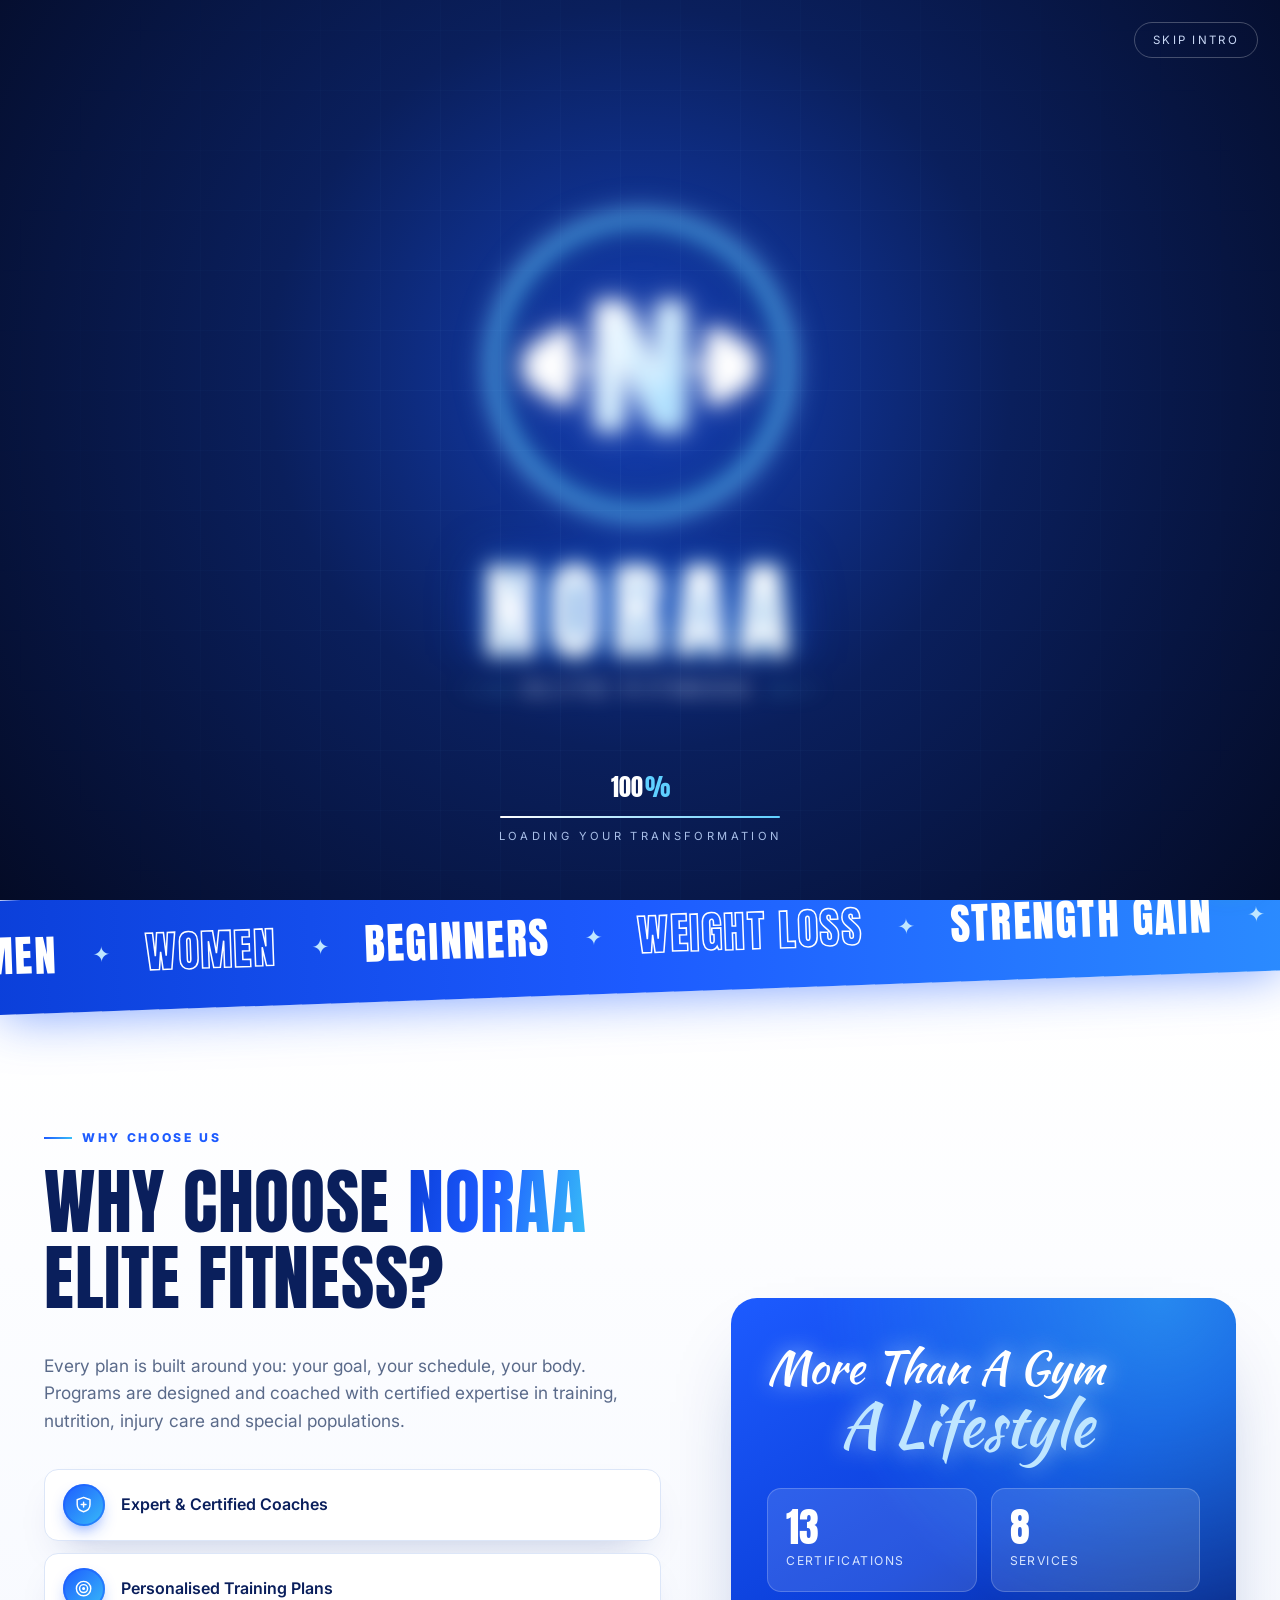
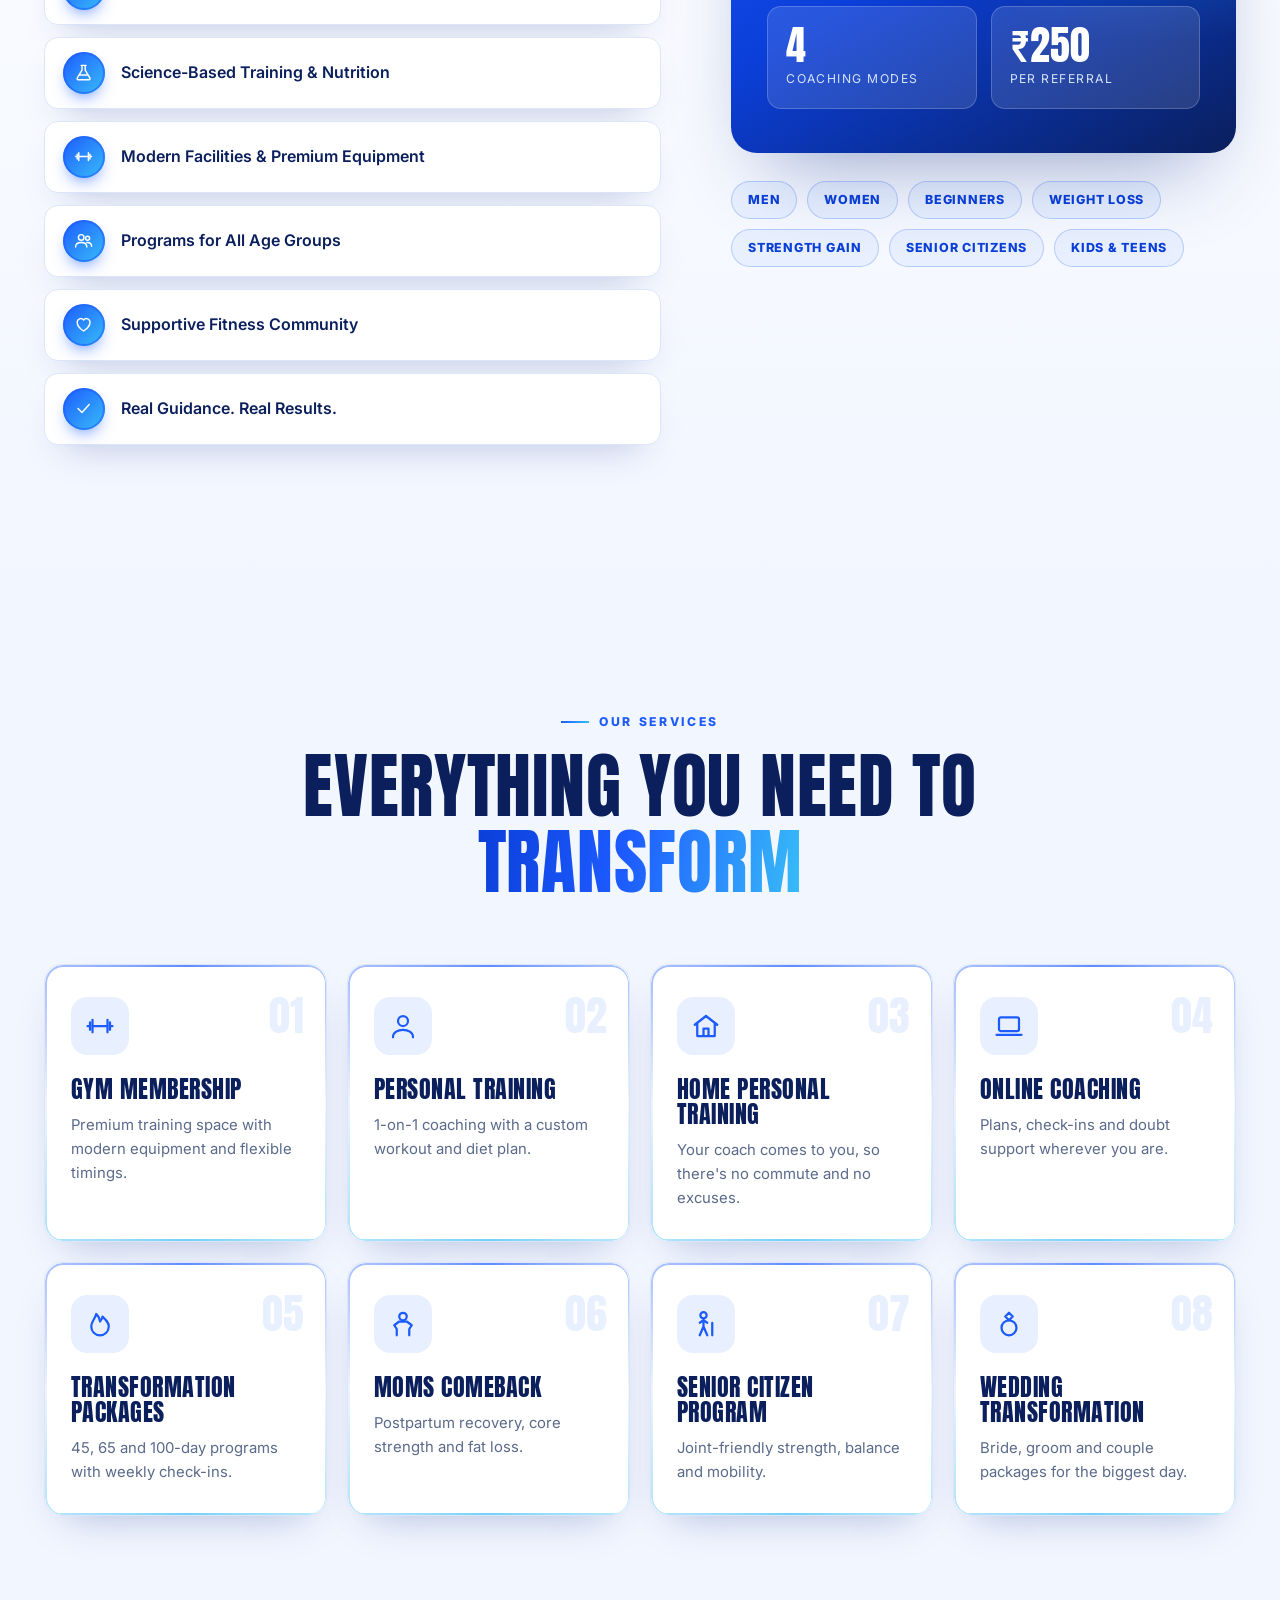
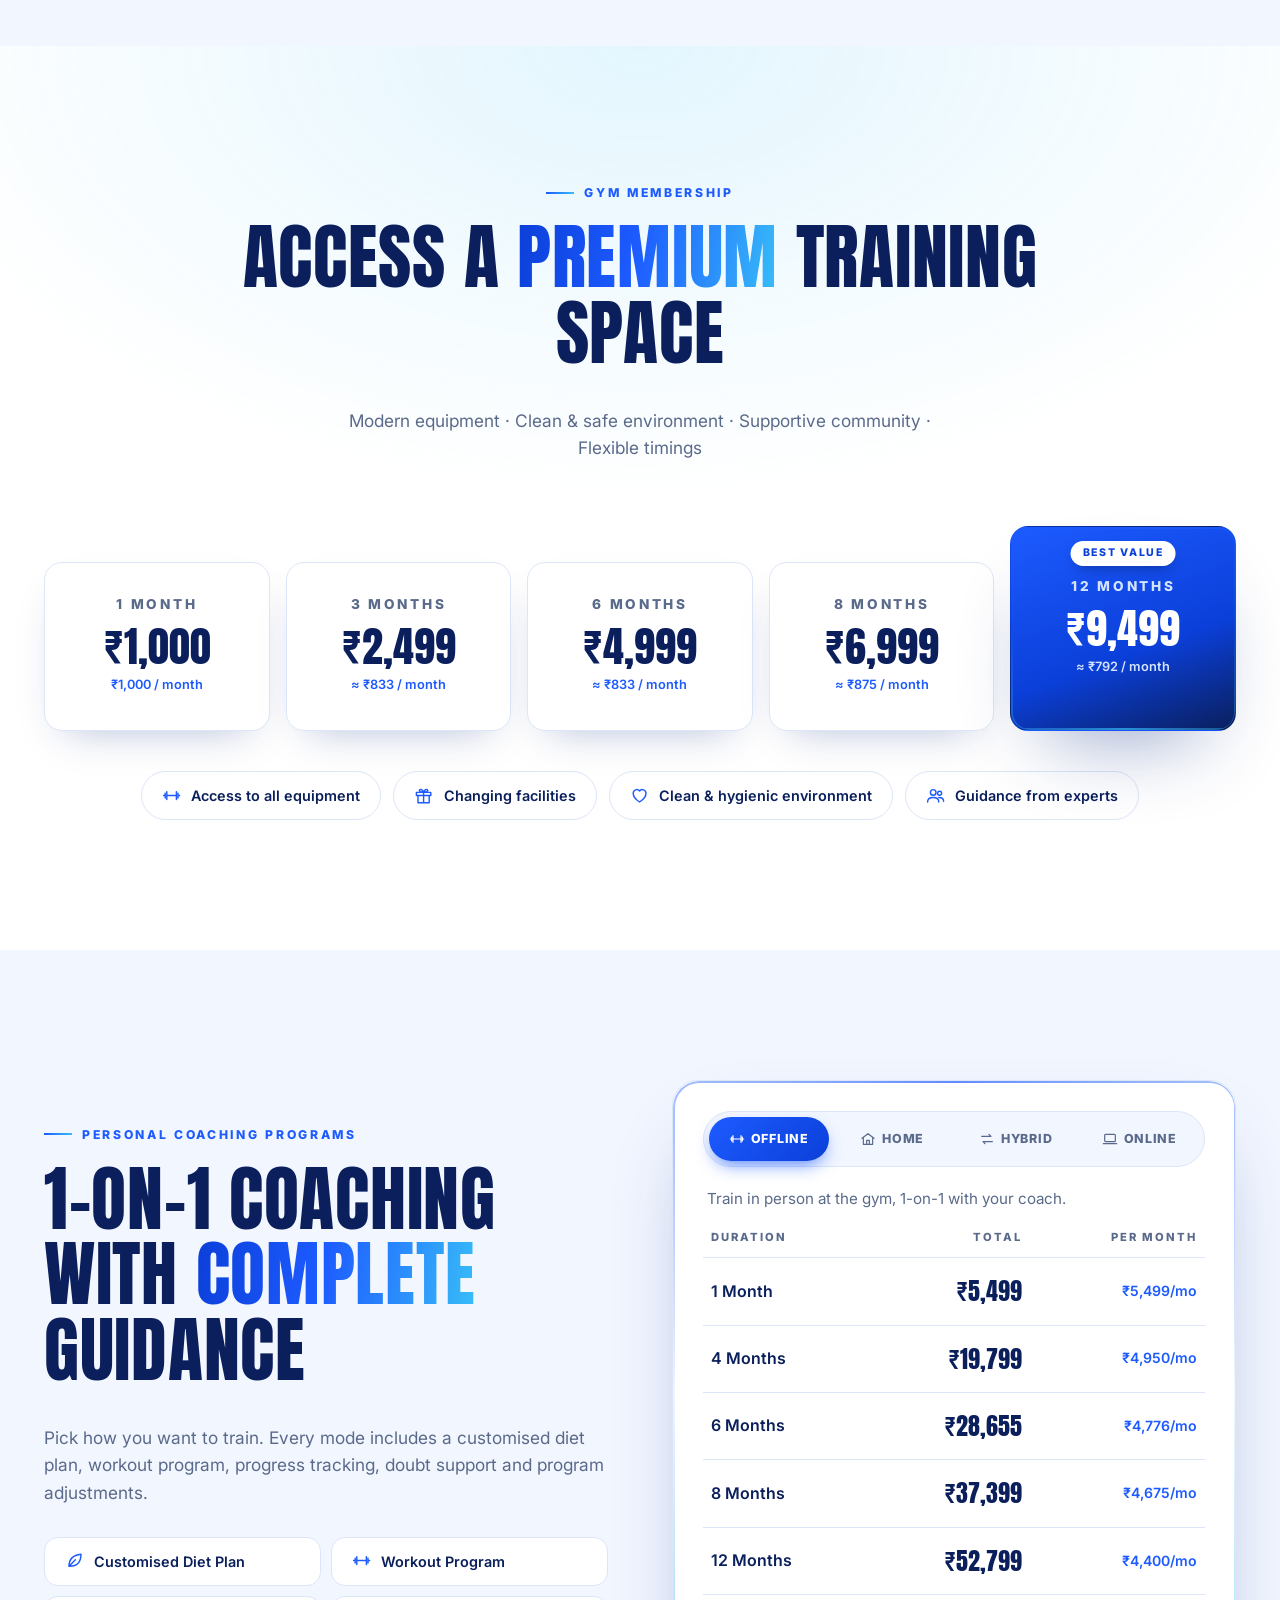
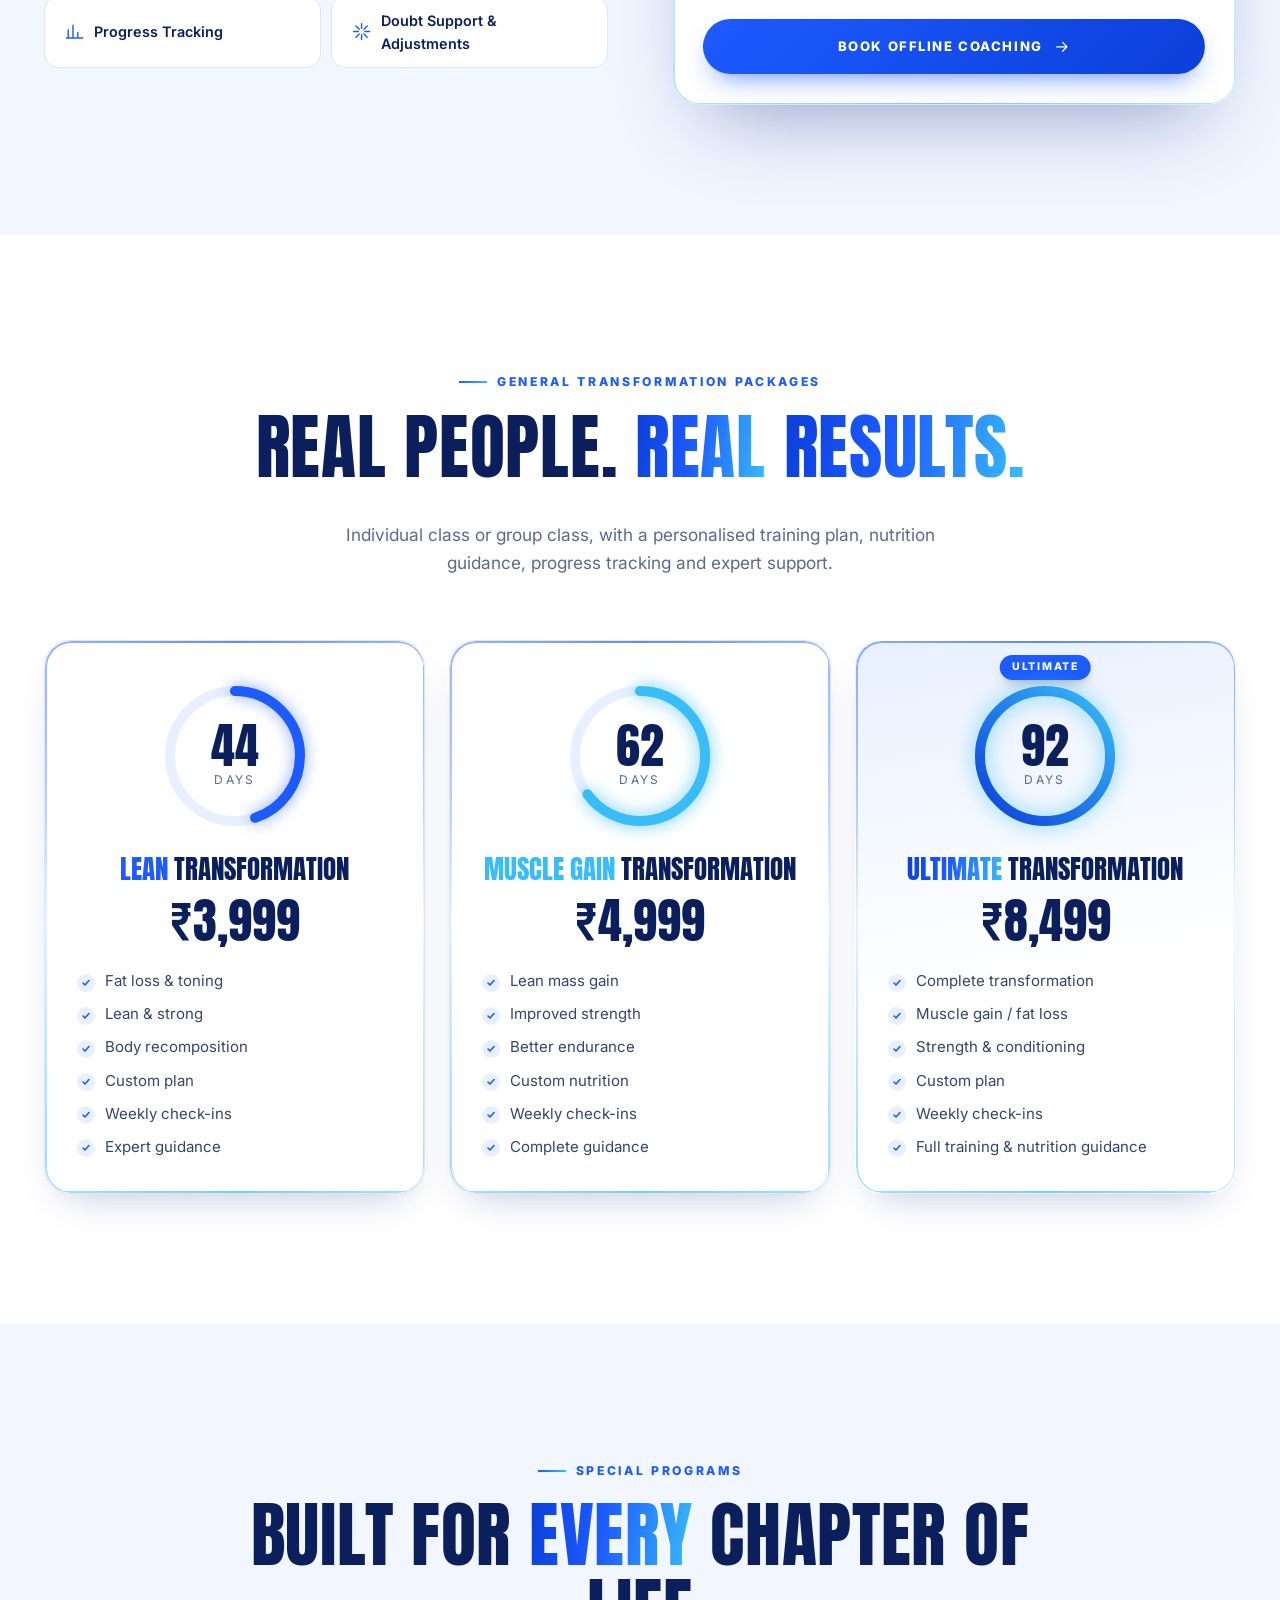
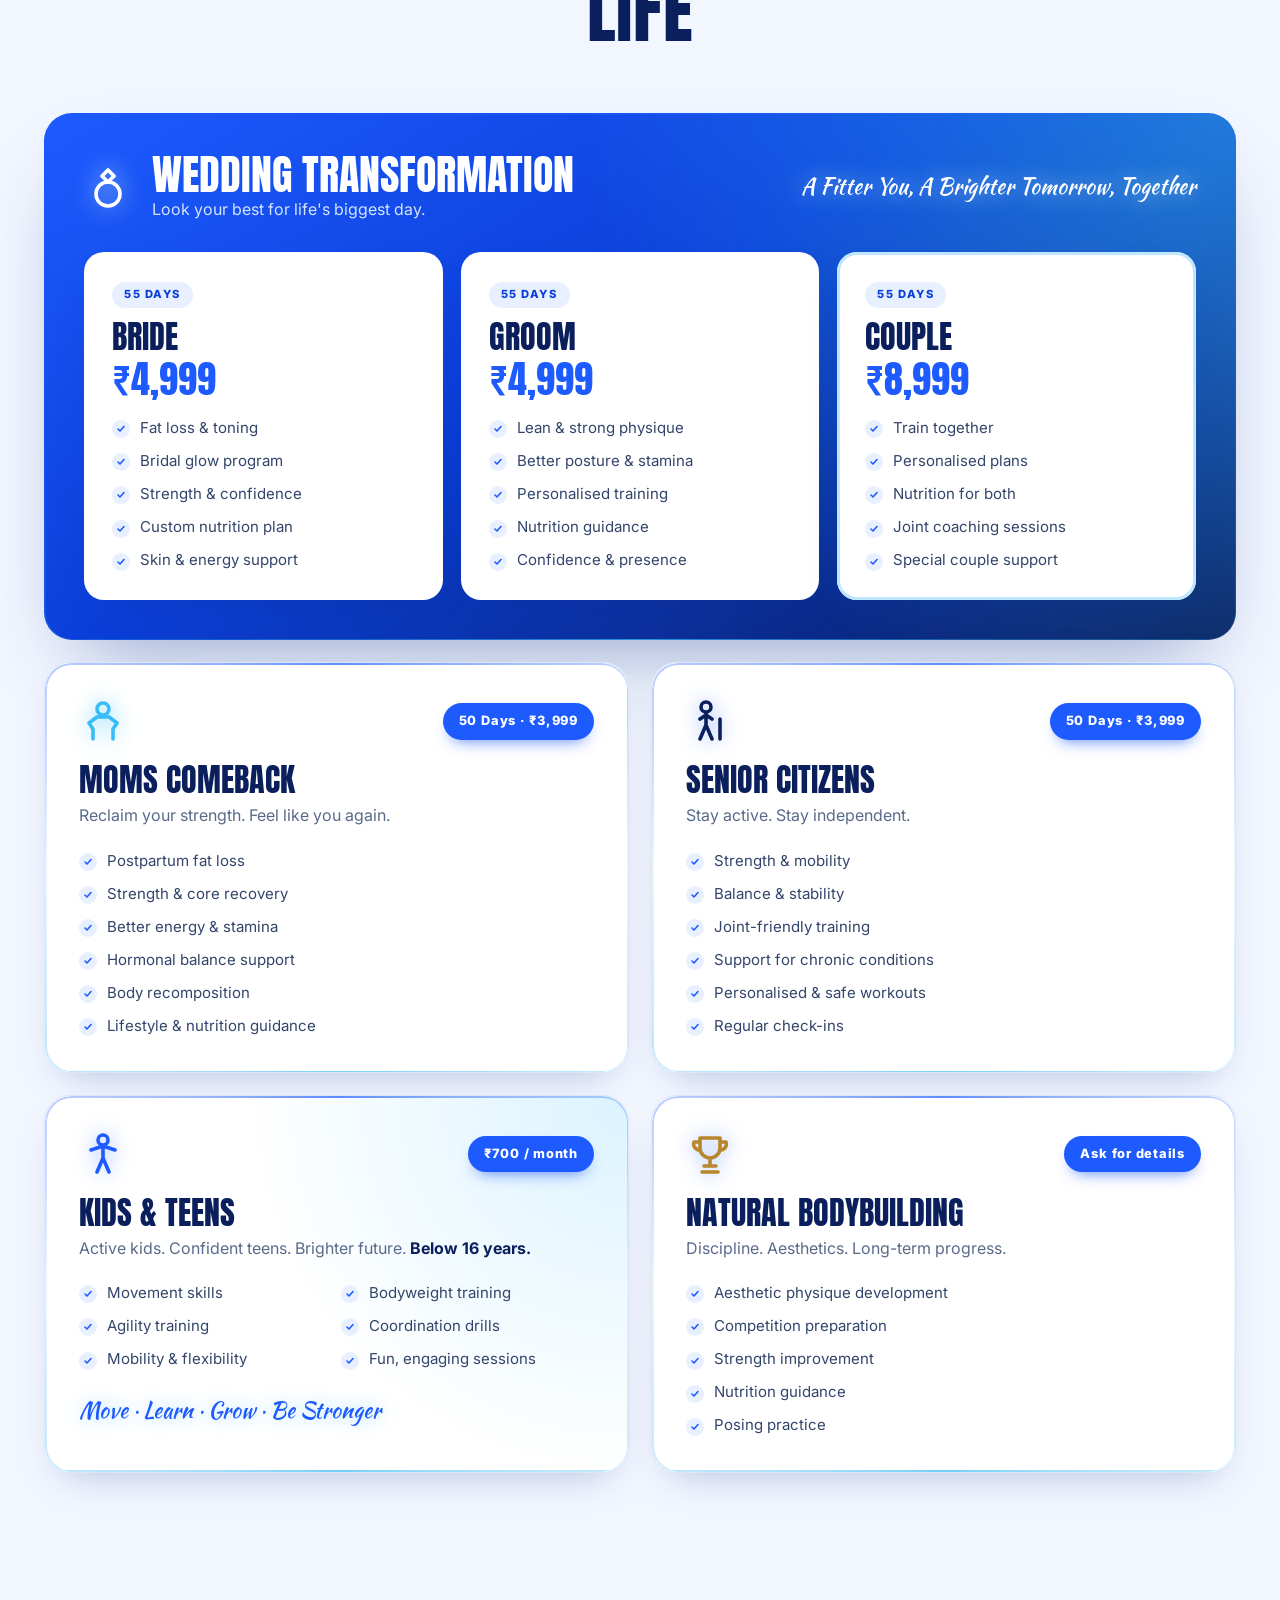
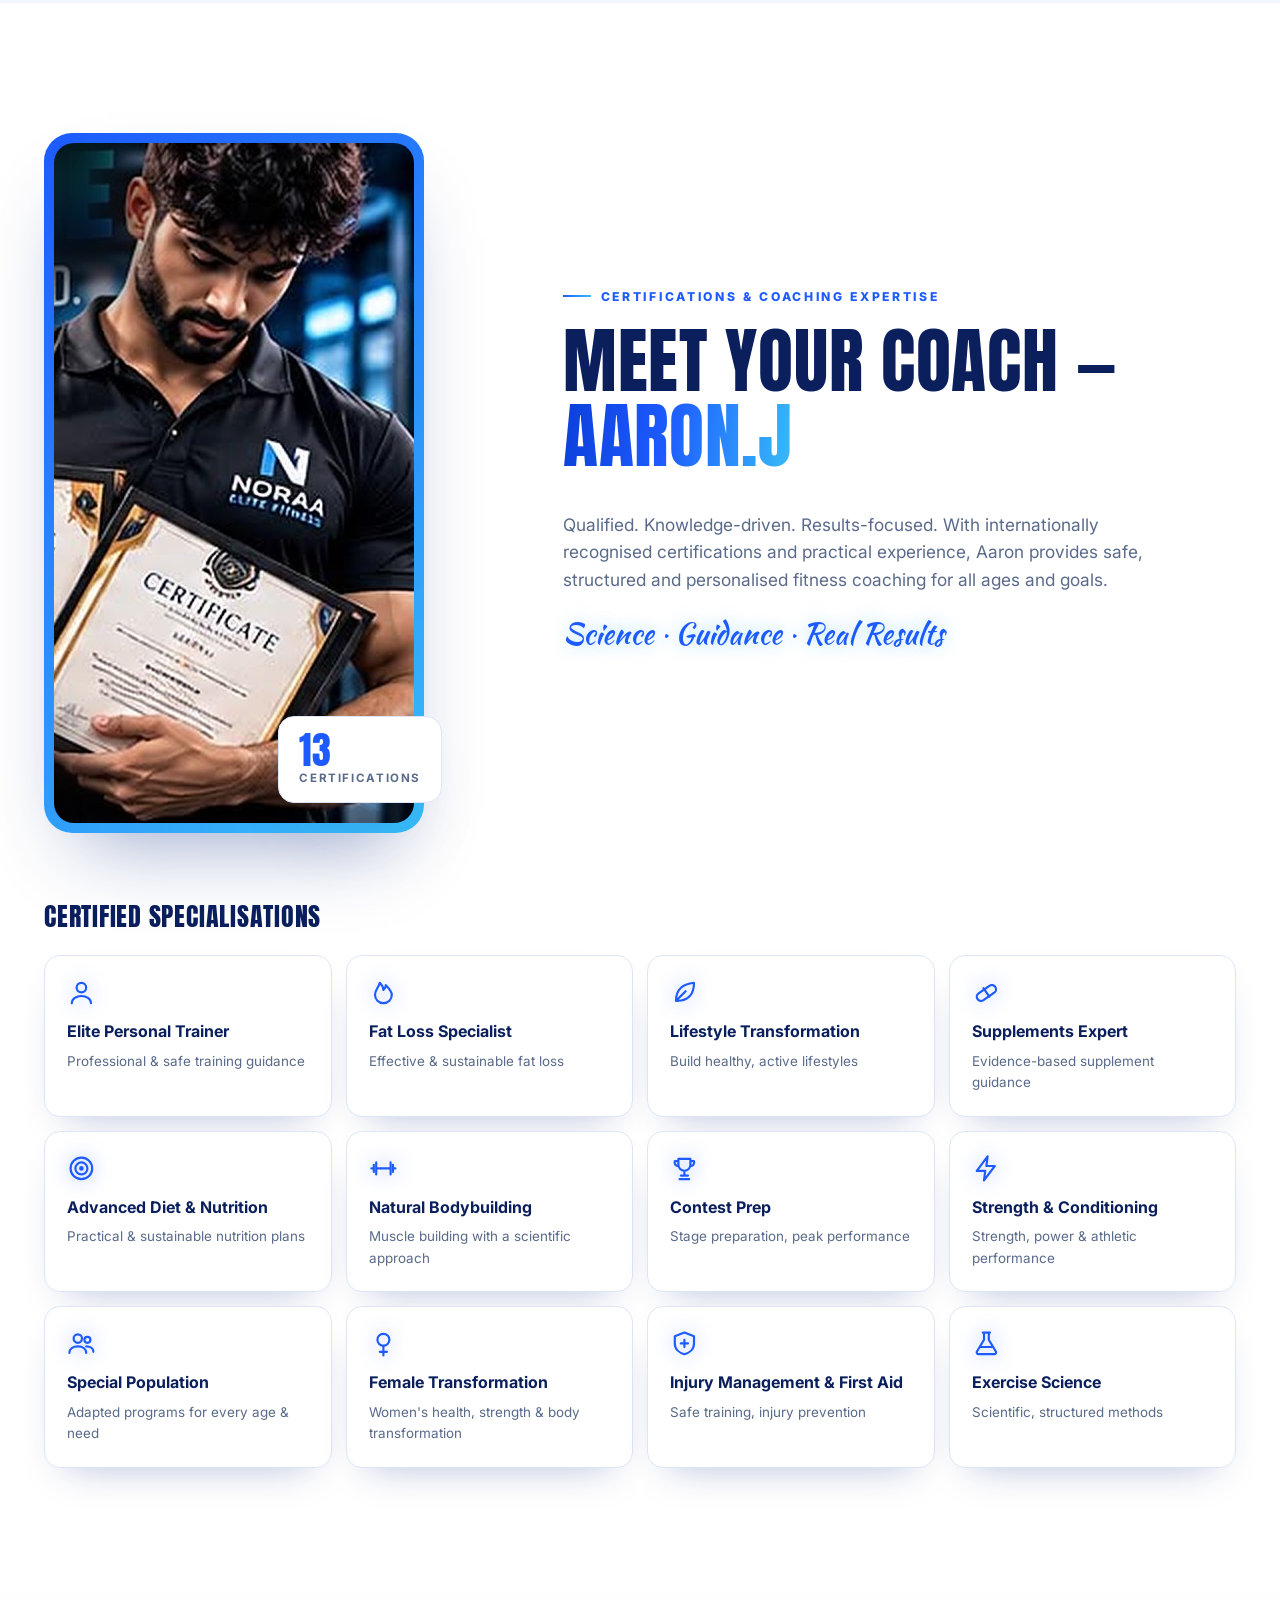
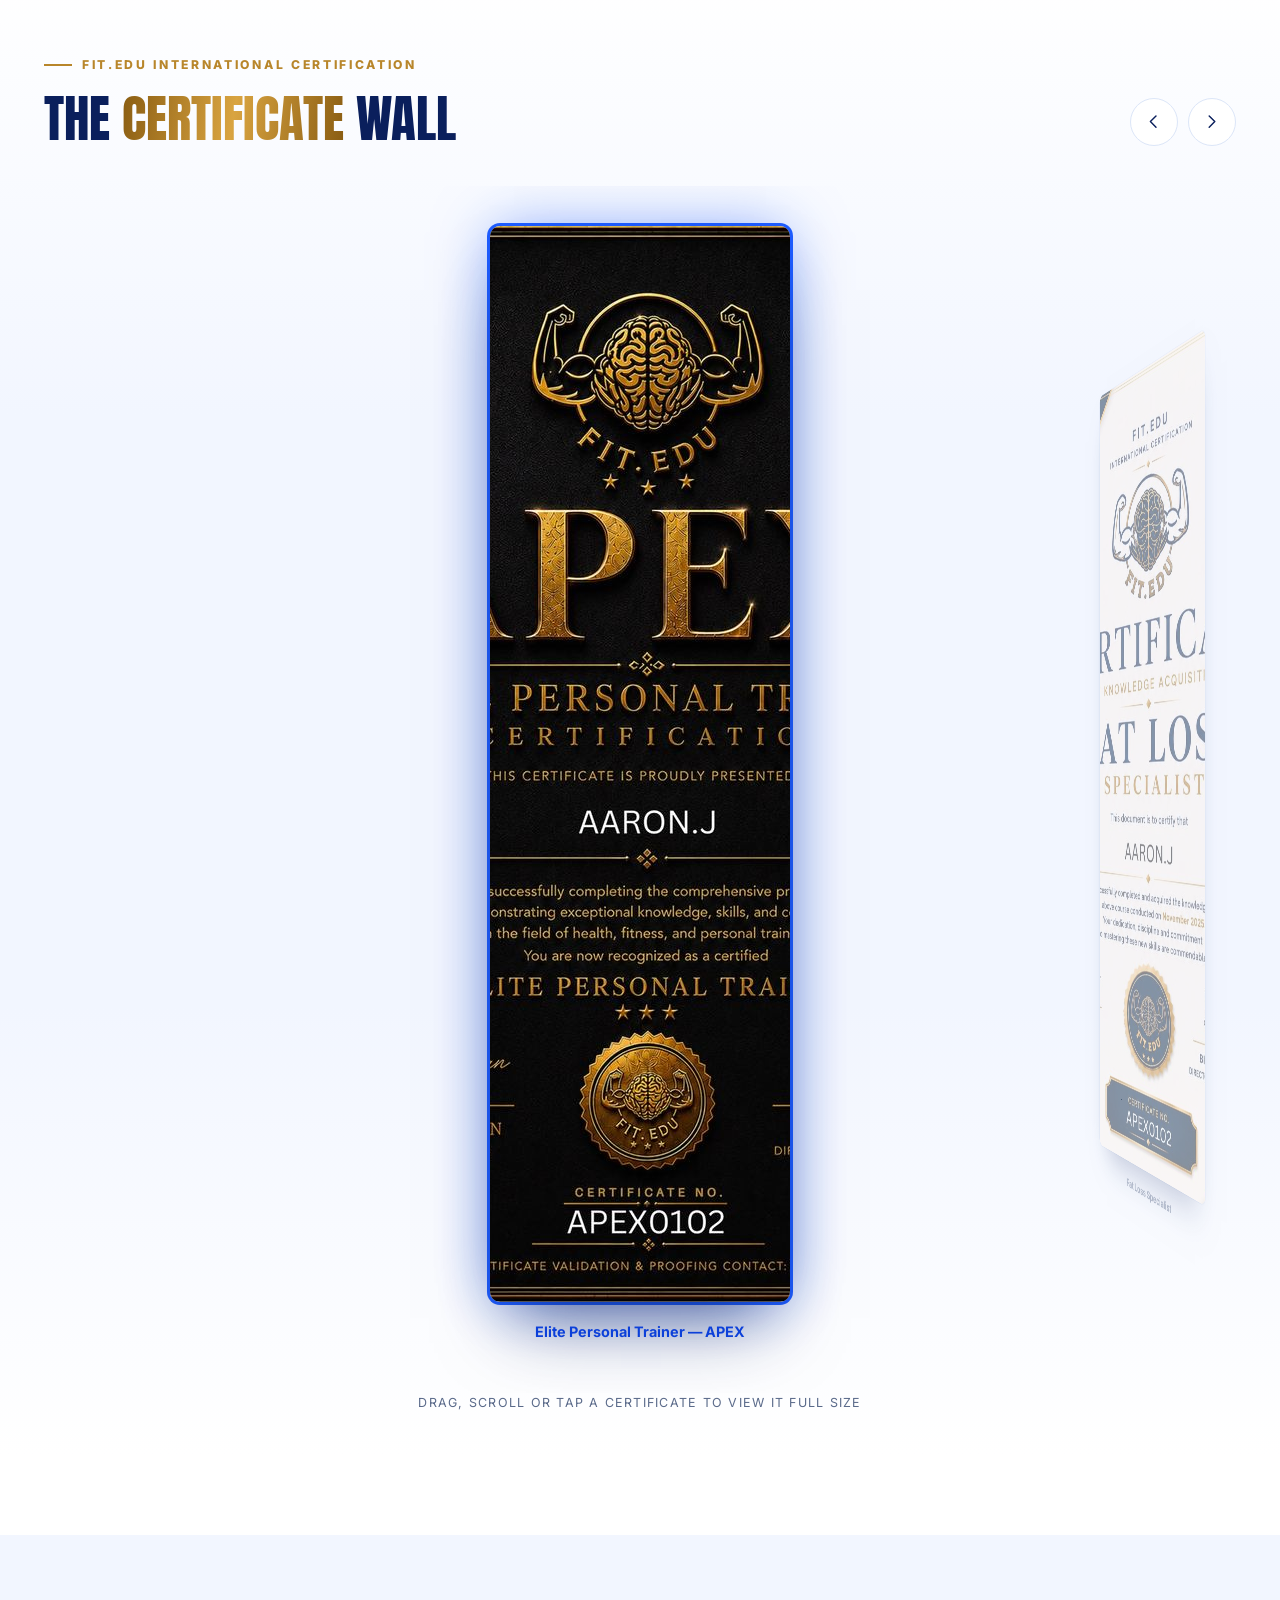
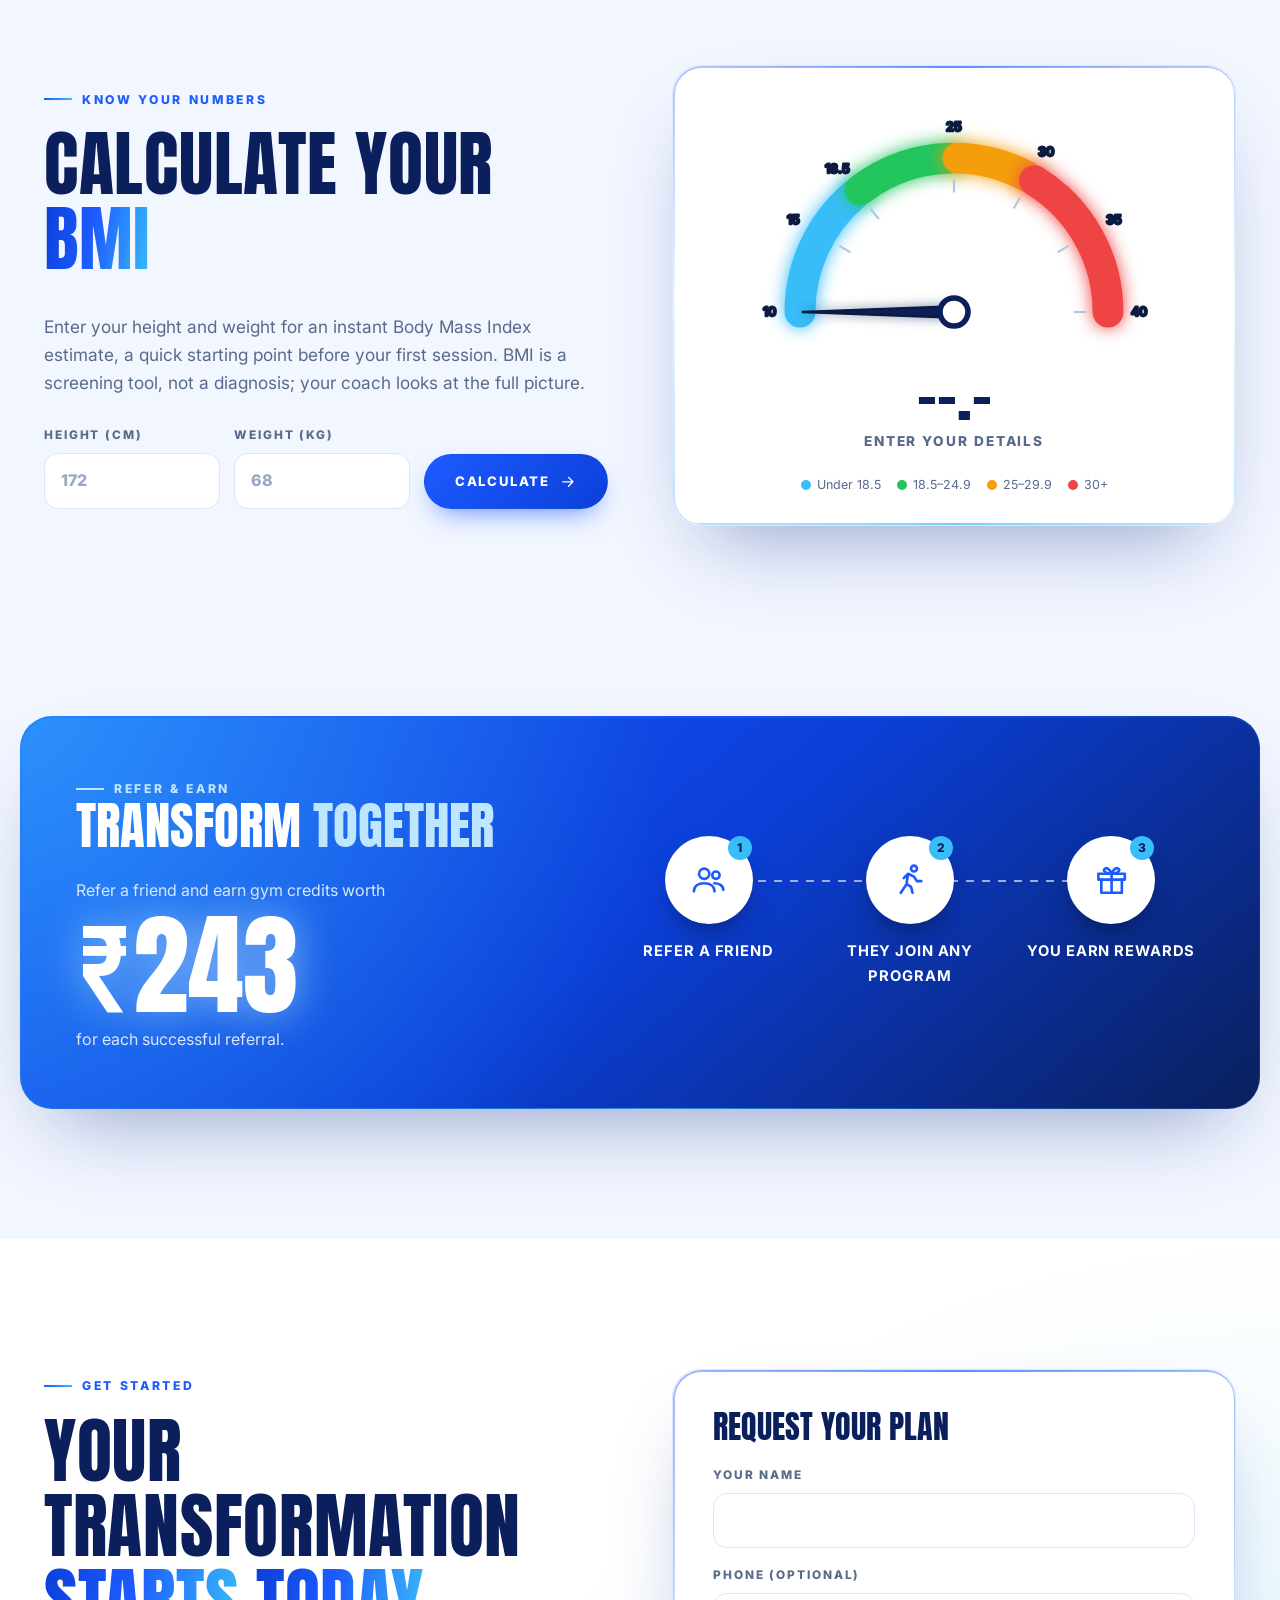
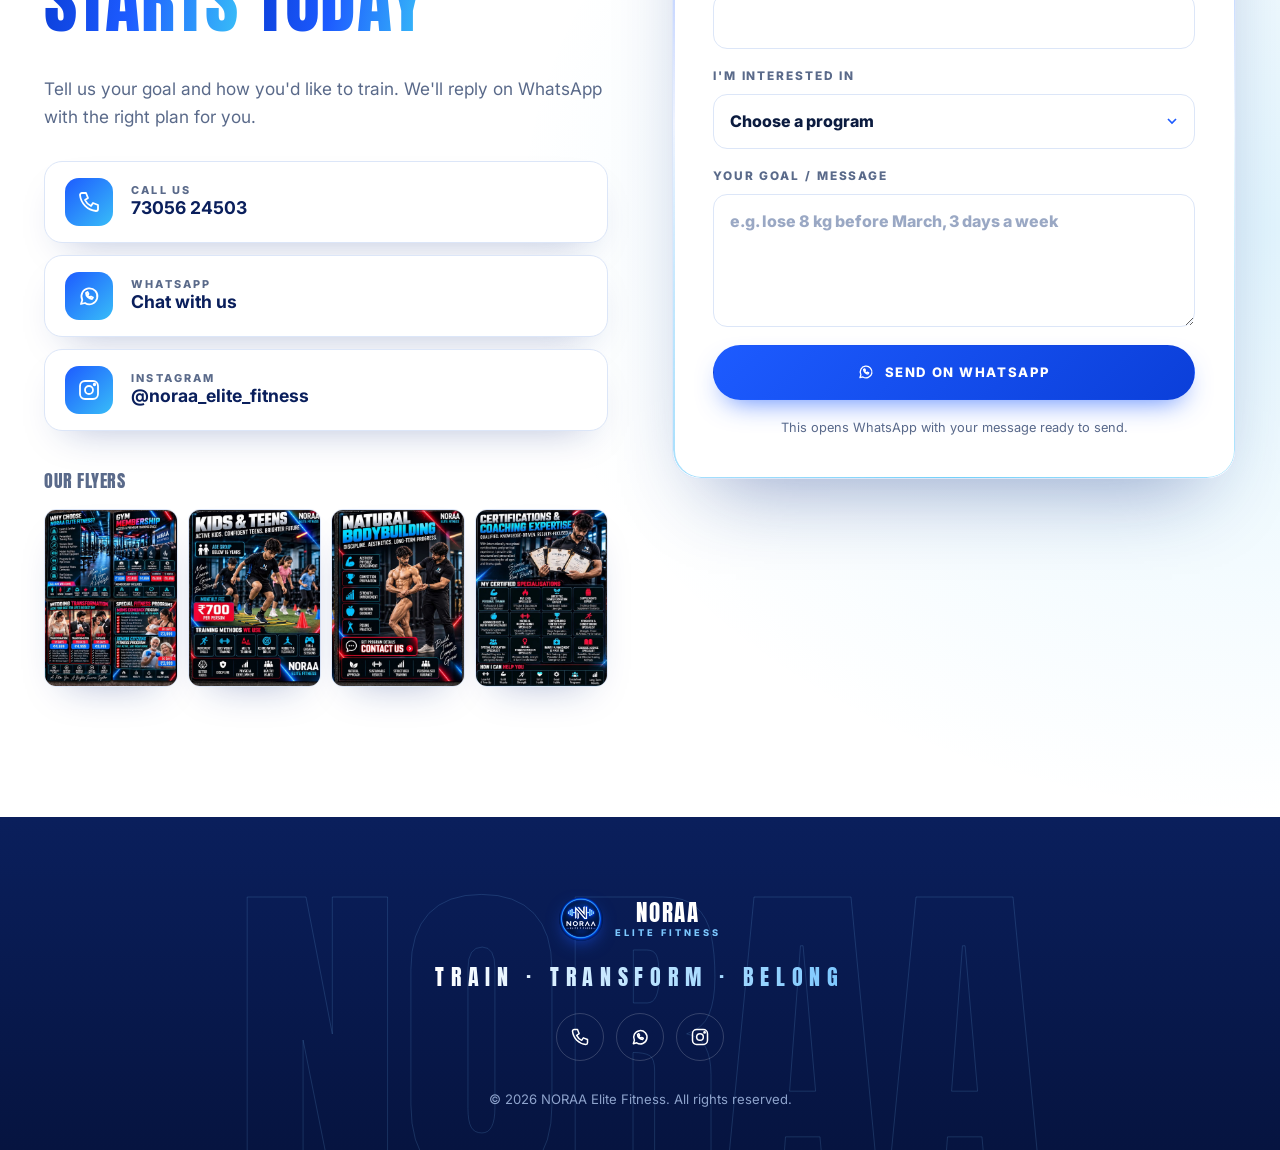
==== commit 8ee3db06: "Smooth out animations Headings now reveal word by word from a mask (transform only) instead of anima" ====
--- a/site/index.html
+++ b/site/index.html
@@ -147,9 +147,9 @@
     <div class="hero-copy">
       <p class="eyebrow hero-in" style="--d:0"><span class="pulse-dot"></span>NORAA Elite Fitness</p>
       <h1 class="hero-title">
-        <span class="line" data-split>Train.</span>
-        <span class="line line-2" data-split>Transform.</span>
-        <span class="line line-3" data-split>Belong.</span>
+        <span class="line" data-split="chars">Train.</span>
+        <span class="line line-2" data-split="chars">Transform.</span>
+        <span class="line line-3" data-split="chars">Belong.</span>
       </h1>
       <p class="hero-sub hero-in" style="--d:6">Science-based training and nutrition from a certified coach. Gym membership, 1-on-1 coaching at the gym, at home or online, and transformation programs for every age and every goal.</p>
       <div class="hero-actions hero-in" style="--d:7">
--- a/site/css/style.css
+++ b/site/css/style.css
@@ -54,9 +54,9 @@
 .h-xl{font-family:var(--f-display);font-size:clamp(2.4rem,5.6vw,4.6rem);text-transform:uppercase;letter-spacing:.01em;color:var(--navy)}
 .h-lg{font-family:var(--f-display);font-size:clamp(2rem,4vw,3.2rem);text-transform:uppercase;color:var(--navy)}
 .h-xl em,.h-lg em{font-style:normal;color:var(--blue)}
-html.js .h-xl em .char,html.js .h-lg em .char{background:var(--grad);-webkit-background-clip:text;background-clip:text;color:transparent}
+html.js .h-xl em .wi,html.js .h-lg em .wi{background:var(--grad);-webkit-background-clip:text;background-clip:text;color:transparent}
 .h-lg em.gold-text{color:var(--gold)}
-html.js .h-lg em.gold-text .char{background:linear-gradient(100deg,#8a5d12,#d9a441 50%,#8a5d12);-webkit-background-clip:text;background-clip:text;color:transparent}
+html.js .h-lg em.gold-text .wi{background:linear-gradient(100deg,#8a5d12,#d9a441 50%,#8a5d12);-webkit-background-clip:text;background-clip:text;color:transparent}
 .lead{color:var(--muted);font-size:1.08rem;max-width:620px}
 .script{font-family:var(--f-script)}
 .sub-h{font-family:var(--f-display);text-transform:uppercase;font-size:1.6rem;letter-spacing:.03em;margin:70px 0 26px;color:var(--navy)}
@@ -87,8 +87,8 @@
 .glow-border::before{content:"";position:absolute;inset:0;border-radius:inherit;padding:1.5px;pointer-events:none;
   background:conic-gradient(from var(--a),var(--blue),rgba(56,189,248,.1) 25%,var(--sky) 50%,rgba(29,91,255,.1) 75%,var(--blue));
   -webkit-mask:linear-gradient(#000 0 0) content-box,linear-gradient(#000 0 0);-webkit-mask-composite:xor;mask-composite:exclude;
-  animation:spin 6s linear infinite;opacity:.45;transition:opacity .4s}
-.glow-border:hover::before{opacity:1}
+  animation:spin 6s linear infinite paused;opacity:.45;transition:opacity .4s}
+.glow-border:hover::before{opacity:1;animation-play-state:running}
 @keyframes spin{to{--a:360deg}}
 .spot{position:relative;overflow:hidden}
 .spot::after{content:"";position:absolute;inset:0;pointer-events:none;opacity:0;transition:opacity .4s;background:radial-gradient(360px circle at var(--mx,50%) var(--my,50%),rgba(29,91,255,.09),transparent 45%)}
@@ -165,7 +165,7 @@
    HEADER
    ========================================================= */
 .site-header{position:fixed;top:0;left:0;right:0;z-index:150;transition:background .4s,box-shadow .4s,transform .4s var(--ease)}
-.site-header.scrolled{background:rgba(255,255,255,.86);backdrop-filter:blur(14px) saturate(1.6);-webkit-backdrop-filter:blur(14px) saturate(1.6);box-shadow:0 1px 0 var(--line),0 10px 30px -20px rgba(13,44,130,.35)}
+.site-header.scrolled{background:rgba(255,255,255,.97);box-shadow:0 1px 0 var(--line),0 10px 30px -20px rgba(13,44,130,.35)}
 .site-header.hide{transform:translateY(-100%)}
 .header-inner{display:flex;align-items:center;justify-content:space-between;height:78px;gap:20px}
 .brand{display:flex;align-items:center;gap:12px}
@@ -195,11 +195,13 @@
 .hero-beams i:nth-child(2){left:80%;background:linear-gradient(transparent,var(--blue),transparent);animation-delay:2.3s}
 .hero-beams i:nth-child(3){left:30%;background:linear-gradient(transparent,rgba(29,91,255,.6),transparent);animation-delay:4.6s}
 @keyframes beam{0%,100%{opacity:0;translate:-120px 0}40%,60%{opacity:.7}50%{translate:120px 0}}
-.hero-floor{position:absolute;left:-50%;right:-50%;bottom:-10%;height:55%;
+.hero-floor{position:absolute;left:-50%;right:-50%;bottom:-10%;height:55%;overflow:hidden;
+  transform:perspective(500px) rotateX(70deg);transform-origin:bottom;
+  mask:linear-gradient(to top,#000 0,transparent 75%);-webkit-mask:linear-gradient(to top,#000 0,transparent 75%);opacity:.6}
+.hero-floor::before{content:"";position:absolute;left:0;right:0;top:-70px;bottom:0;will-change:transform;
   background-image:linear-gradient(rgba(29,91,255,.22) 1px,transparent 1px),linear-gradient(90deg,rgba(29,91,255,.22) 1px,transparent 1px);background-size:70px 70px;
-  transform:perspective(500px) rotateX(70deg);transform-origin:bottom;
-  mask:linear-gradient(to top,#000 0,transparent 75%);-webkit-mask:linear-gradient(to top,#000 0,transparent 75%);animation:floor 3s linear infinite;opacity:.6}
-@keyframes floor{to{background-position:0 70px}}
+  animation:floor 3s linear infinite}
+@keyframes floor{to{transform:translate3d(0,70px,0)}}
 .hero-inner{position:relative;z-index:2;display:grid;grid-template-columns:1.15fr .85fr;align-items:center;gap:40px;padding-top:110px;padding-bottom:90px}
 .pulse-dot{width:8px;height:8px;border-radius:50%;background:var(--blue);box-shadow:0 0 0 0 rgba(29,91,255,.6);animation:pulse 1.8s infinite}
 .hero .eyebrow::before{display:none}
@@ -212,7 +214,7 @@
 .hero-sub{font-size:1.12rem;color:var(--muted);max-width:560px}
 .hero-actions{display:flex;flex-wrap:wrap;gap:14px;margin:34px 0 40px}
 .hero-chips{display:flex;flex-wrap:wrap;gap:12px}
-.hero-chips li{padding:10px 18px;border-radius:999px;border:1px solid var(--line);background:rgba(255,255,255,.85);backdrop-filter:blur(6px);font-size:.85rem;color:var(--muted);box-shadow:0 8px 20px -14px rgba(13,44,130,.5)}
+.hero-chips li{padding:10px 18px;border-radius:999px;border:1px solid var(--line);background:rgba(255,255,255,.92);font-size:.85rem;color:var(--muted);box-shadow:0 8px 20px -14px rgba(13,44,130,.5)}
 .hero-chips b{color:var(--blue2);font-weight:800;margin-right:4px}
 .hero-emblem{position:relative;aspect-ratio:1;width:100%;max-width:470px;justify-self:center;transform-style:preserve-3d;transition:transform .2s ease-out}
 .hero-emblem::before{content:"";position:absolute;inset:10%;border-radius:50%;background:radial-gradient(circle,rgba(29,91,255,.45),transparent 70%);filter:blur(30px)}
@@ -220,8 +222,8 @@
   mask:radial-gradient(circle,#000 62%,transparent 71%);-webkit-mask:radial-gradient(circle,#000 62%,transparent 71%);animation:float 6s ease-in-out infinite}
 @keyframes float{50%{transform:translateY(-14px)}}
 .emblem-ring{position:absolute;inset:0;border-radius:50%}
-.emblem-ring.r1{background:conic-gradient(from var(--a),transparent 0 55%,var(--sky) 72%,transparent 73% 82%,var(--blue) 97%,transparent);
-  -webkit-mask:radial-gradient(circle,transparent 66%,#000 67%,#000 68.5%,transparent 69.5%);mask:radial-gradient(circle,transparent 66%,#000 67%,#000 68.5%,transparent 69.5%);animation:spin 5s linear infinite}
+.emblem-ring.r1{background:conic-gradient(from 0deg,transparent 0 55%,var(--sky) 72%,transparent 73% 82%,var(--blue) 97%,transparent);
+  -webkit-mask:radial-gradient(circle,transparent 66%,#000 67%,#000 68.5%,transparent 69.5%);mask:radial-gradient(circle,transparent 66%,#000 67%,#000 68.5%,transparent 69.5%);animation:rot 5s linear infinite;will-change:transform}
 .emblem-ring.r2{inset:4%;border:1.5px dashed rgba(29,91,255,.3);animation:rot 40s linear infinite}
 @keyframes rot{to{transform:rotate(360deg)}}
 .emblem-orbit{position:absolute;inset:-3%;animation:rot 9s linear infinite}
@@ -237,14 +239,17 @@
 body.ready .hero-emblem.hero-in{transform:none}
 
 /* split text */
-.word{display:inline-block;white-space:nowrap}
-.char{display:inline-block}
-html.js [data-split] .char{transform:translateY(105%) rotate(6deg);opacity:0;transition:transform .9s var(--ease-out),opacity .6s;transition-delay:calc(var(--ci) * 28ms + var(--base,0ms))}
-html.js [data-split]{overflow:hidden;padding-bottom:.06em}
+.word{display:inline-block;white-space:nowrap;vertical-align:top}
+.wi,.char{display:inline-block}
+/* masked slide-up: only transform animates (GPU composited, no repaint) */
+html.js [data-split] .word{overflow:hidden;padding:0 .04em .1em;margin:0 -.04em -.1em}
+html.js [data-split] .wi{transform:translate3d(0,112%,0);transition:transform 1.05s cubic-bezier(.19,1,.22,1);transition-delay:calc(var(--wi) * 75ms + var(--base,0ms))}
+html.js [data-split="chars"] .wi{transform:none;transition:none}
+html.js [data-split="chars"] .char{transform:translate3d(0,112%,0);transition:transform .95s cubic-bezier(.19,1,.22,1);transition-delay:calc(var(--ci) * 38ms + var(--base,0ms))}
 html.js .hero-title [data-split]{--base:200ms}
 html.js .hero-title .line:nth-child(2){--base:420ms}
 html.js .hero-title .line:nth-child(3){--base:700ms}
-body.ready .hero-title .char,[data-split].in .char{transform:none!important;opacity:1!important}
+html.js body.ready .hero-title .char,html.js [data-split].in .wi{transform:none}
 
 /* scroll reveal */
 html.js [data-reveal]{opacity:0;transform:translateY(40px);transition:opacity .9s var(--ease-out),transform .9s var(--ease-out),translate .45s var(--ease),border-color .4s,background .4s,box-shadow .4s;transition-delay:calc(var(--d,0) * 80ms),calc(var(--d,0) * 80ms),0s,0s,0s,0s}
@@ -556,7 +561,7 @@
 }
 @media (max-width:900px){
   .main-nav{position:fixed;inset:78px 0 auto 0;flex-direction:column;align-items:stretch;gap:18px;padding:24px;
-    background:rgba(255,255,255,.97);backdrop-filter:blur(16px);-webkit-backdrop-filter:blur(16px);box-shadow:0 30px 40px -30px rgba(13,44,130,.45);
+    background:#fff;box-shadow:0 30px 40px -30px rgba(13,44,130,.45);
     clip-path:inset(0 0 100% 0);visibility:hidden;transition:clip-path .5s var(--ease-out),visibility 0s .5s}
   .main-nav.open{clip-path:inset(0 0 0 0);visibility:visible;transition:clip-path .5s var(--ease-out)}
   .main-nav ul{flex-direction:column;gap:4px}
@@ -609,7 +614,7 @@
 @media (prefers-reduced-motion:reduce){
   *,*::before,*::after{animation-duration:.001ms!important;animation-iteration-count:1!important;transition-duration:.001ms!important;scroll-behavior:auto!important}
   .marquee-track{animation:none}
-  html.js [data-reveal],html.js .hero-in,html.js [data-split] .char{opacity:1!important;transform:none!important}
+  html.js [data-reveal],html.js .hero-in,html.js [data-split] .char,html.js [data-split] .wi{opacity:1!important;transform:none!important}
 }
 
 /* =========================================================
@@ -626,8 +631,6 @@
 @keyframes ringPulse{from{box-shadow:0 0 0 0 rgba(29,91,255,.45)}to{box-shadow:0 0 0 26px rgba(29,91,255,0)}}
 
 /* glowing gradient headline words */
-html.js .h-xl em .char,html.js .h-lg em .char,html.js .line-2 .char{filter:drop-shadow(0 6px 16px rgba(29,91,255,.35))}
-.line-3{filter:drop-shadow(0 0 14px rgba(56,189,248,.45))}
 
 /* hero emblem glow */
 .hero-emblem img{filter:drop-shadow(0 0 36px rgba(29,91,255,.55))}
@@ -637,8 +640,9 @@
 .svc-ic{box-shadow:0 0 0 0 rgba(29,91,255,0);animation:iconFloat 4s ease-in-out infinite;animation-delay:calc(var(--d,0) * -.5s)}
 .svc:hover .svc-ic{box-shadow:0 10px 26px -6px rgba(29,91,255,.75)}
 @keyframes iconFloat{50%{translate:0 -6px}}
-.why-ic{animation:icPulse 3s ease-out infinite;animation-delay:calc(var(--d,0) * .35s)}
-@keyframes icPulse{0%{box-shadow:0 8px 18px -8px rgba(29,91,255,.9),0 0 0 0 rgba(29,91,255,.4)}70%,100%{box-shadow:0 8px 18px -8px rgba(29,91,255,.9),0 0 0 12px rgba(29,91,255,0)}}
+.why-ic{position:relative}
+.why-ic::after{content:"";position:absolute;inset:0;border-radius:50%;border:2px solid rgba(29,91,255,.55);animation:icRing 3s ease-out infinite;animation-delay:calc(var(--d,0) * .35s)}
+@keyframes icRing{0%{transform:scale(1);opacity:.9}70%,100%{transform:scale(1.65);opacity:0}}
 .big-ic,.spec-grid svg{filter:drop-shadow(0 0 10px rgba(29,91,255,.45))}
 .big-ic.sky{filter:drop-shadow(0 0 10px rgba(56,189,248,.7))}
 .wedding .big-ic{filter:drop-shadow(0 0 12px rgba(191,230,255,.9))}
@@ -651,15 +655,15 @@
 
 /* shimmer sweeps on highlight cards & CTAs */
 .mcard.featured::after,.wedding::after,.refer-inner::after,.lifestyle-card::after{
-  content:"";position:absolute;inset:0;pointer-events:none;border-radius:inherit;opacity:1;
-  background:linear-gradient(115deg,transparent 35%,rgba(255,255,255,.28) 50%,transparent 65%) no-repeat;background-size:250% 100%;
-  animation:sheen 4.5s ease-in-out infinite}
+  content:"";position:absolute;top:0;bottom:0;left:0;width:40%;pointer-events:none;opacity:1;
+  background:linear-gradient(90deg,transparent,rgba(255,255,255,.26),transparent);
+  transform:translate3d(-150%,0,0) skewX(-20deg);animation:sheen 5s ease-in-out infinite;will-change:transform}
 .wedding,.refer-inner{position:relative;overflow:hidden}
-@keyframes sheen{0%{background-position:150% 0}60%,100%{background-position:-60% 0}}
+@keyframes sheen{0%{transform:translate3d(-150%,0,0) skewX(-20deg)}55%,100%{transform:translate3d(350%,0,0) skewX(-20deg)}}
 .hero-actions .btn-primary::after,.contact-form .btn-primary::after{animation:btnSheen 3.6s ease-in-out 2.5s infinite}
 @keyframes btnSheen{0%{transform:translateX(-120%)}40%,100%{transform:translateX(120%)}}
-.badge,.pill{animation:badgeGlow 2.4s ease-in-out infinite}
-@keyframes badgeGlow{50%{box-shadow:0 0 0 5px rgba(29,91,255,.14),0 8px 20px -6px rgba(29,91,255,.8)}}
+.badge,.pill{animation:badgeBob 2.4s ease-in-out infinite}
+@keyframes badgeBob{50%{scale:1.07}}
 
 /* text glows on blue blocks */
 .lifestyle-card .script,.wedding-script{text-shadow:0 0 22px rgba(191,230,255,.75)}
@@ -670,12 +674,16 @@
 .refer-steps span{animation:stepGlow 3s ease-in-out infinite}
 .refer-steps li:nth-child(2) span{animation-delay:1s}
 .refer-steps li:nth-child(3) span{animation-delay:2s}
-@keyframes stepGlow{0%,40%,100%{box-shadow:0 14px 30px -12px rgba(0,0,0,.5);transform:none}15%{box-shadow:0 0 0 8px rgba(191,230,255,.35),0 0 40px rgba(191,230,255,.9);transform:scale(1.08)}}
+@keyframes stepGlow{0%,40%,100%{scale:1;opacity:1}15%{scale:1.12}}
+.refer-steps li::before{content:"";position:absolute;top:0;left:50%;width:88px;height:88px;margin-left:-44px;border-radius:50%;box-shadow:0 0 40px 6px rgba(191,230,255,.9);opacity:0;animation:stepHalo 3s ease-in-out infinite;pointer-events:none}
+.refer-steps li:nth-child(2)::before{animation-delay:1s}.refer-steps li:nth-child(3)::before{animation-delay:2s}
+@keyframes stepHalo{0%,40%,100%{opacity:0}15%{opacity:1}}
+@media (max-width:640px){.refer-steps li::before{width:70px;height:70px;margin-left:-35px}}
 
 /* certificate & coach glow */
 .cert.center img{box-shadow:0 40px 70px -24px rgba(10,31,92,.6),0 0 0 3px var(--blue),0 0 60px -6px rgba(29,91,255,.55)}
-.coach-frame{animation:frameGlow 4s ease-in-out infinite}
-@keyframes frameGlow{50%{box-shadow:0 40px 80px -36px rgba(13,44,130,.45),0 0 60px -10px rgba(56,189,248,.8)}}
+.coach-frame::after{content:"";position:absolute;inset:0;border-radius:inherit;box-shadow:0 0 60px -6px rgba(56,189,248,.9);opacity:0;animation:frameGlow 4s ease-in-out infinite;pointer-events:none}
+@keyframes frameGlow{50%{opacity:1}}
 
 /* price rows & membership prices pop when counting */
 .mcard.in .price,.tp.in .price{animation:pricePop .7s var(--ease-out) both;animation-delay:calc(var(--d,0) * 80ms + .2s)}
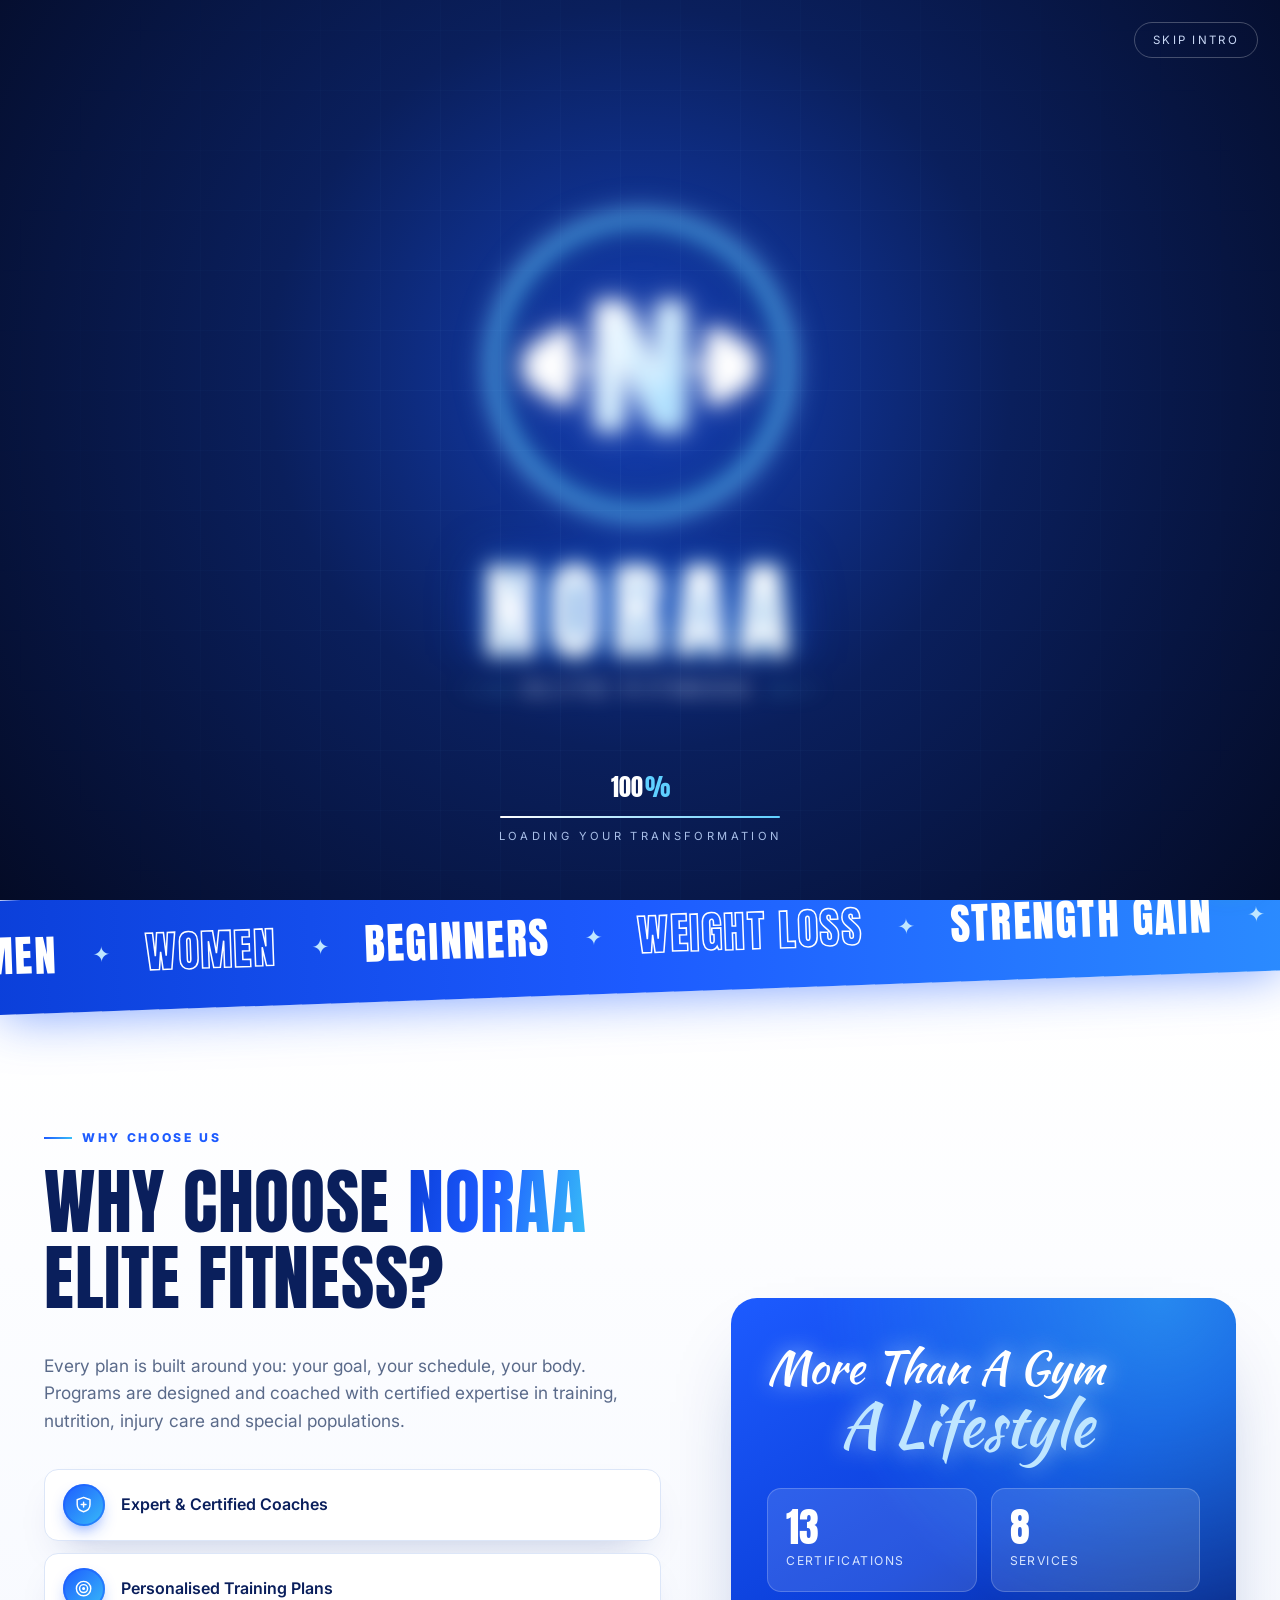
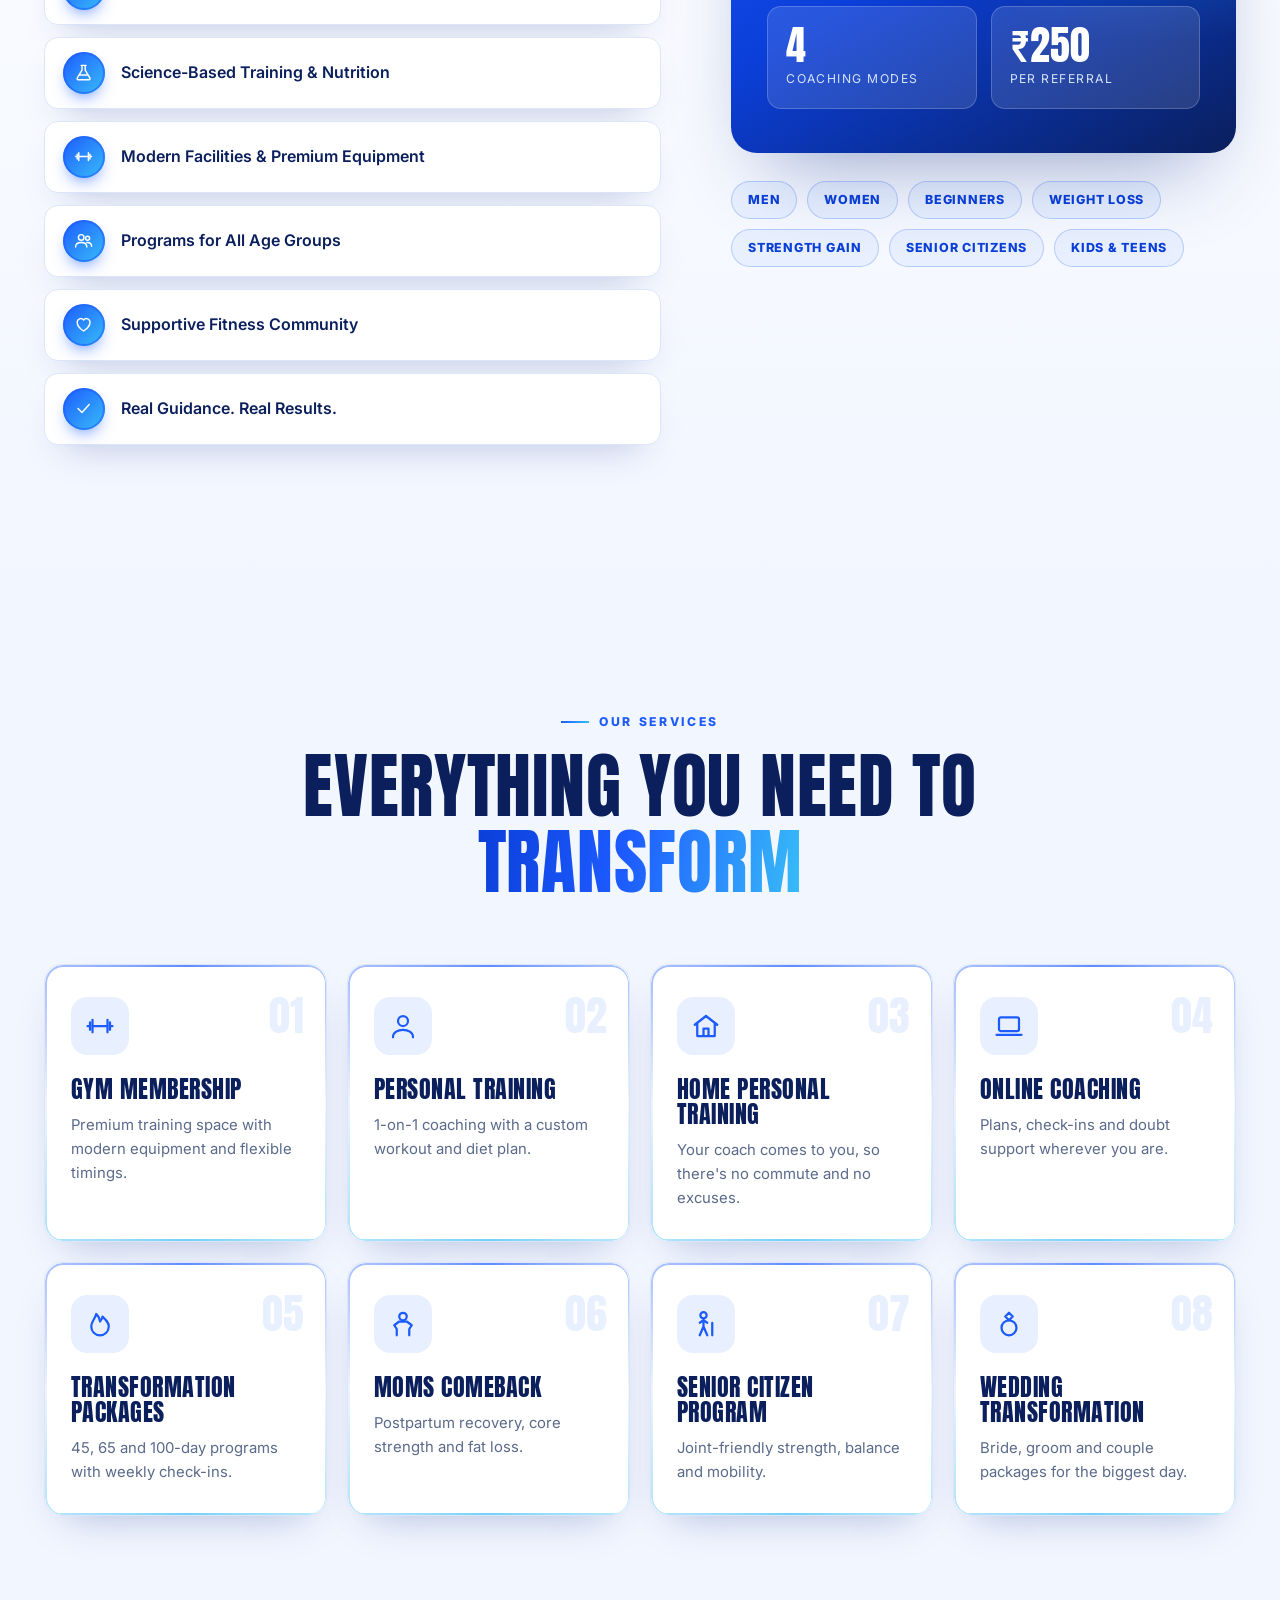
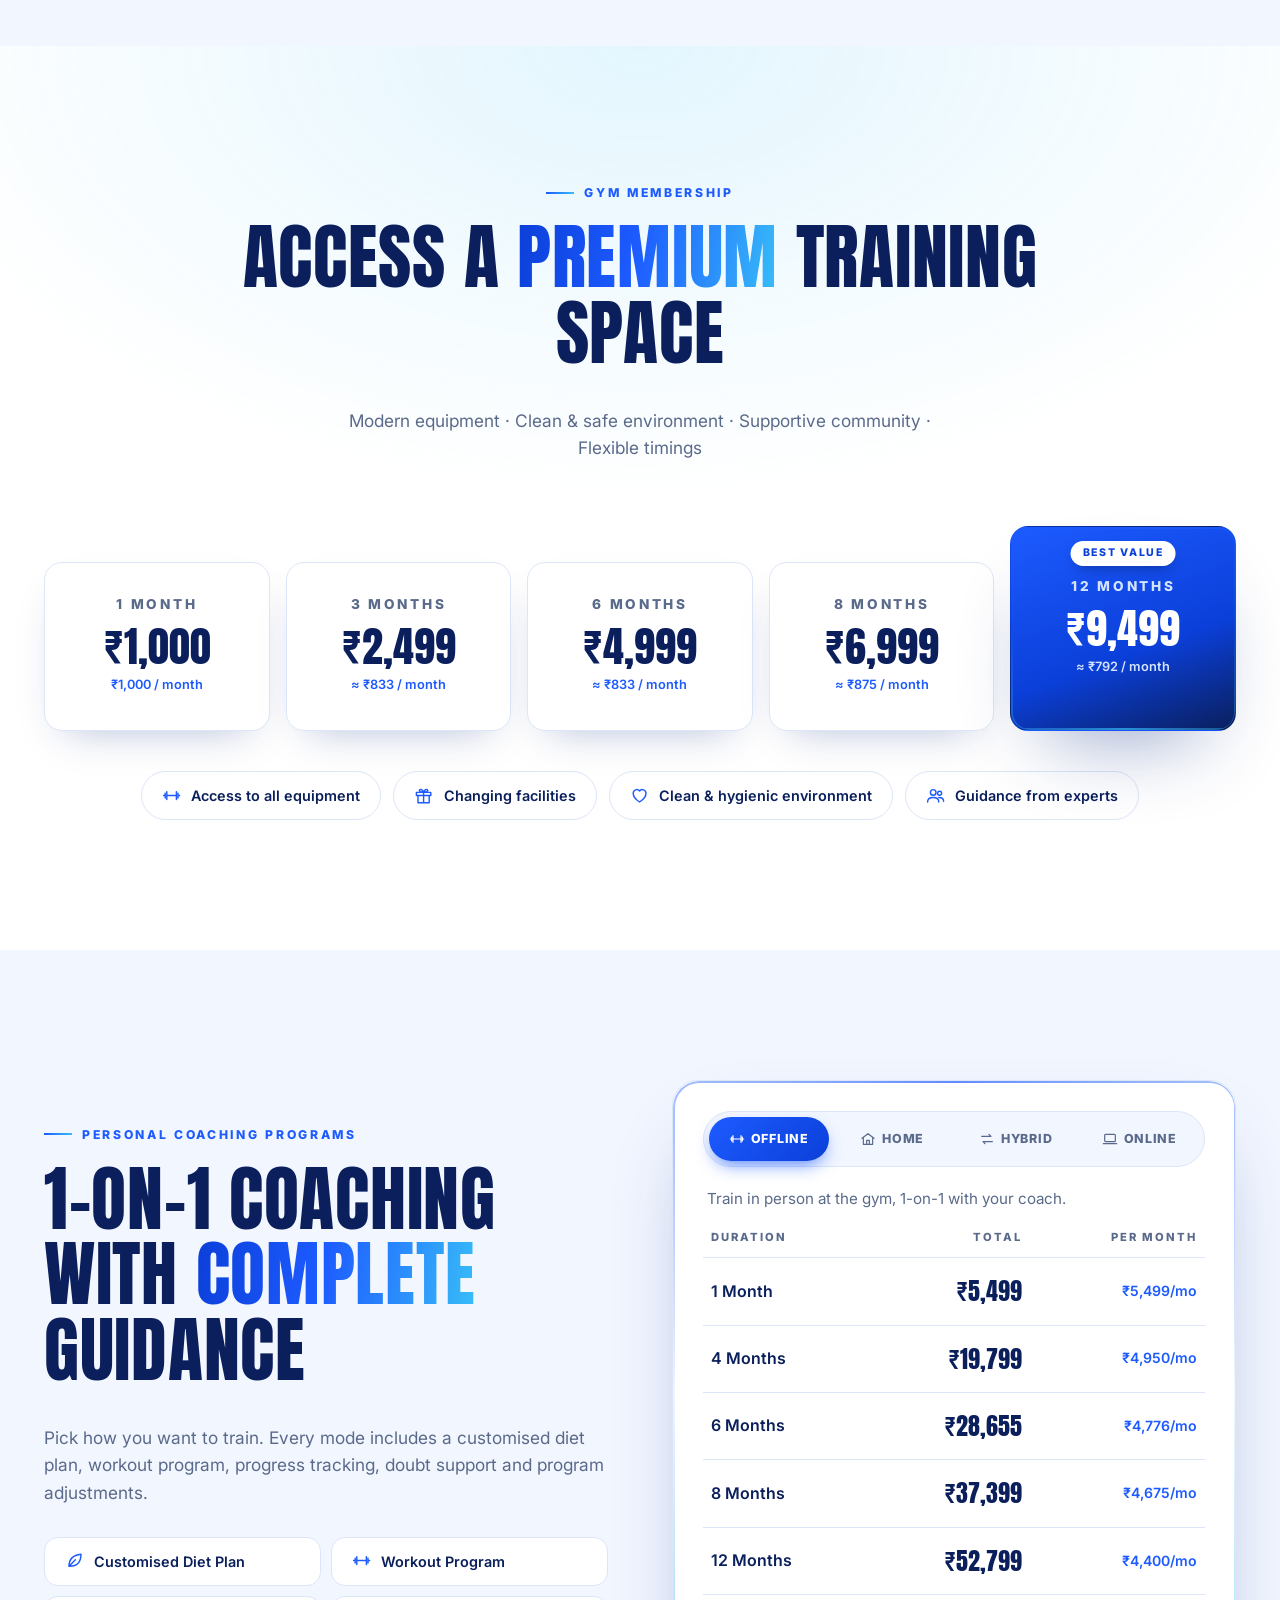
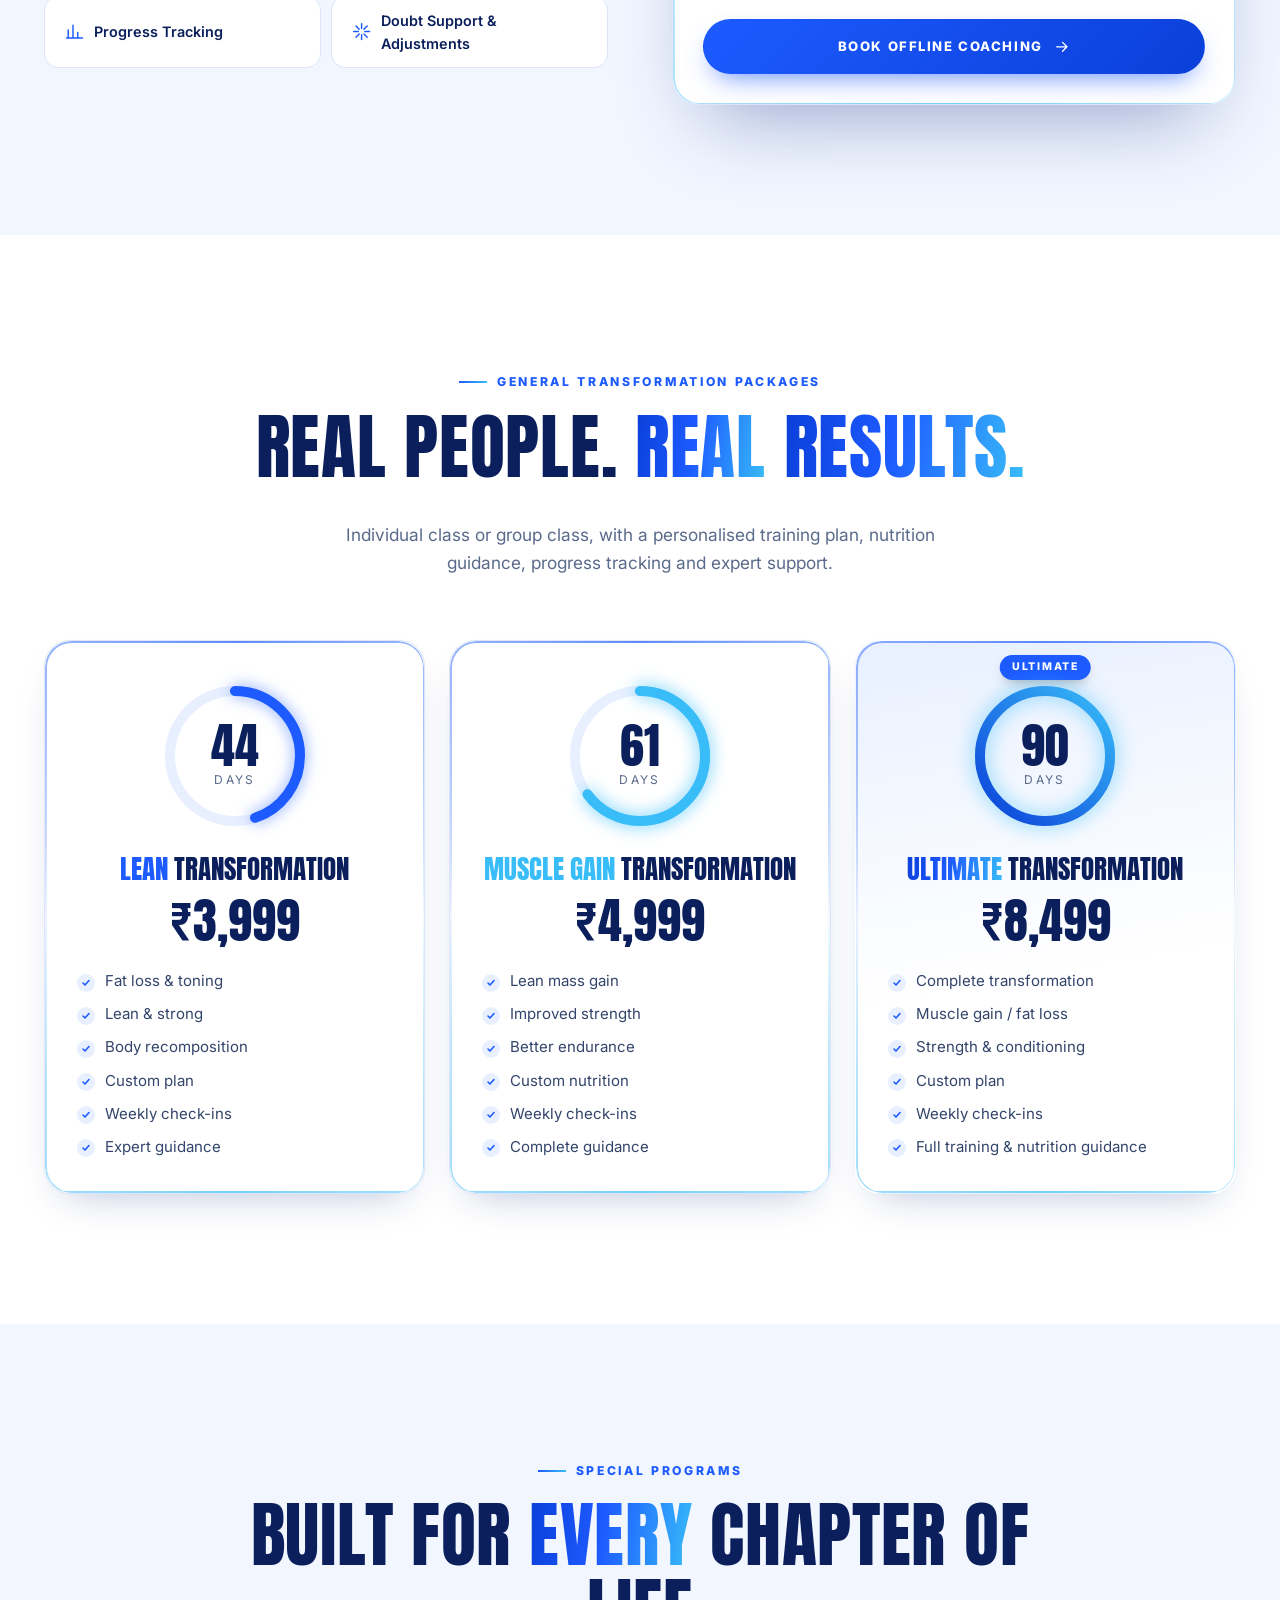
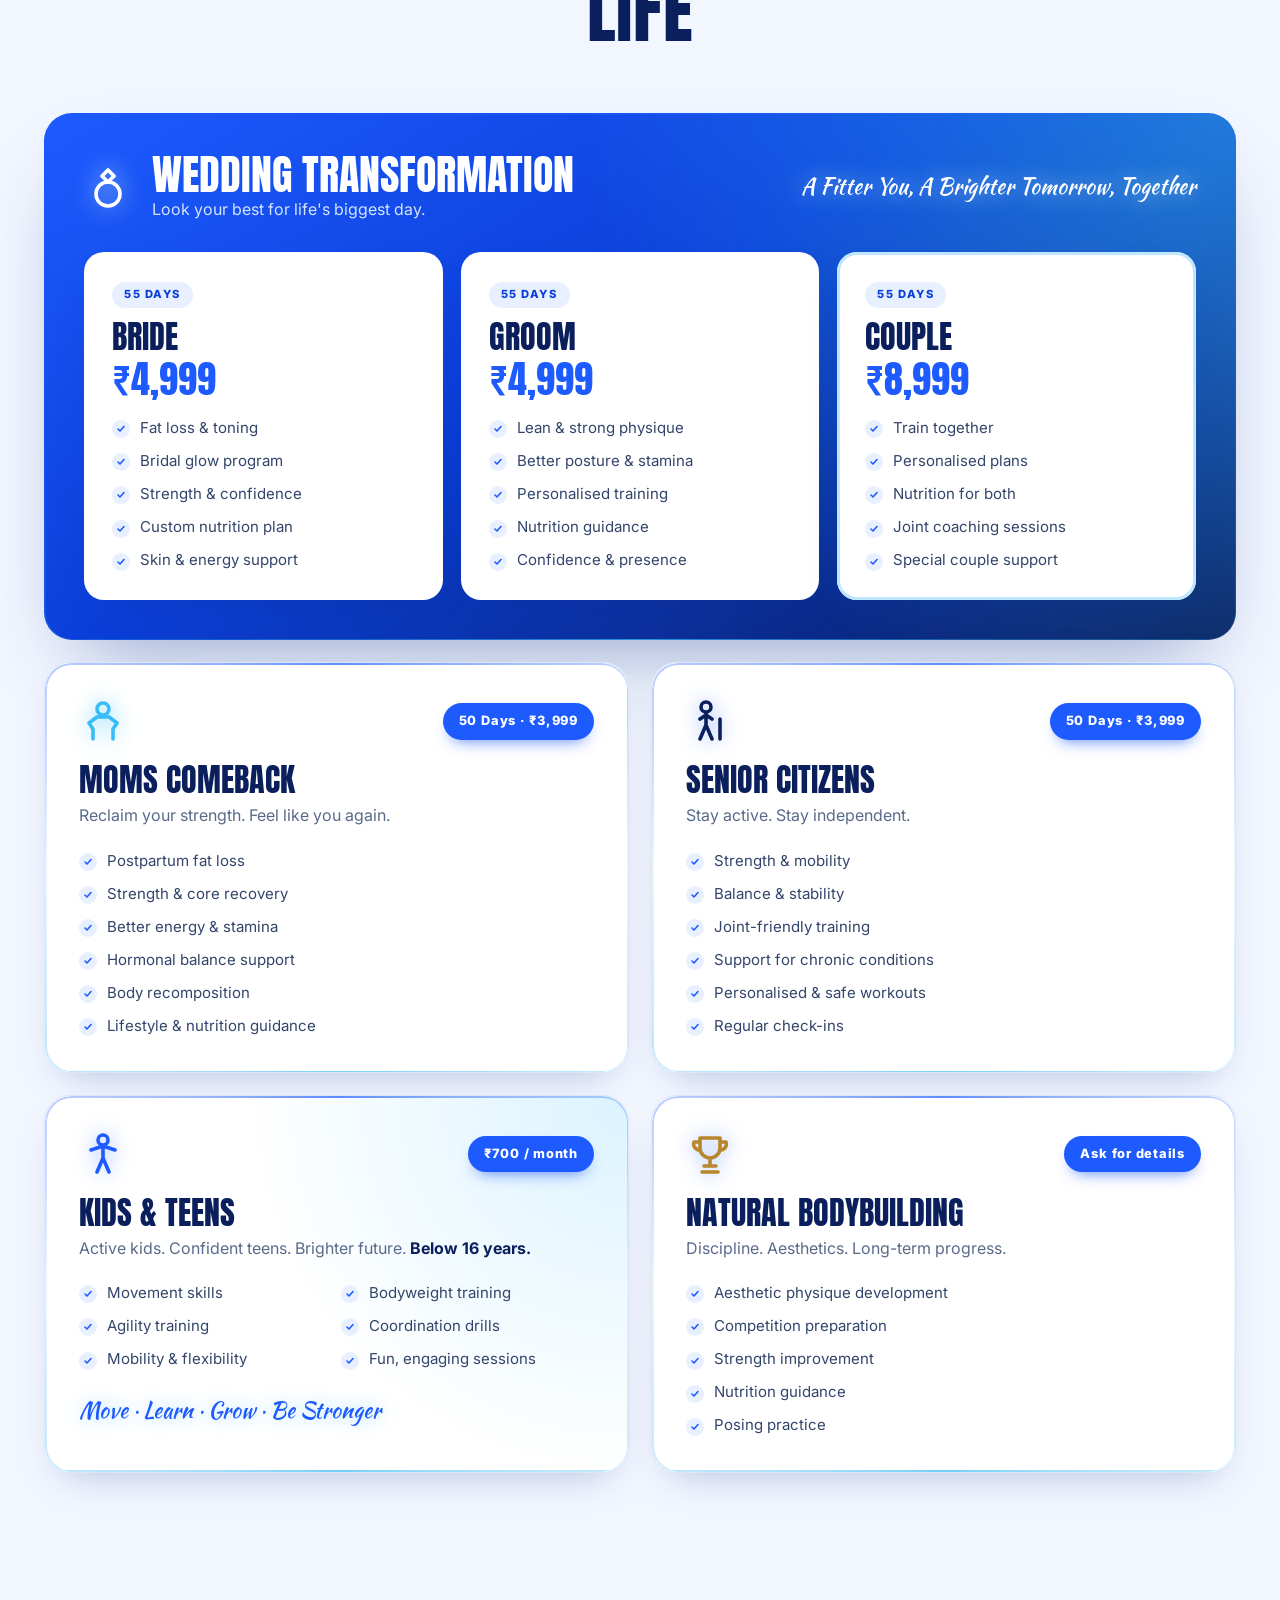
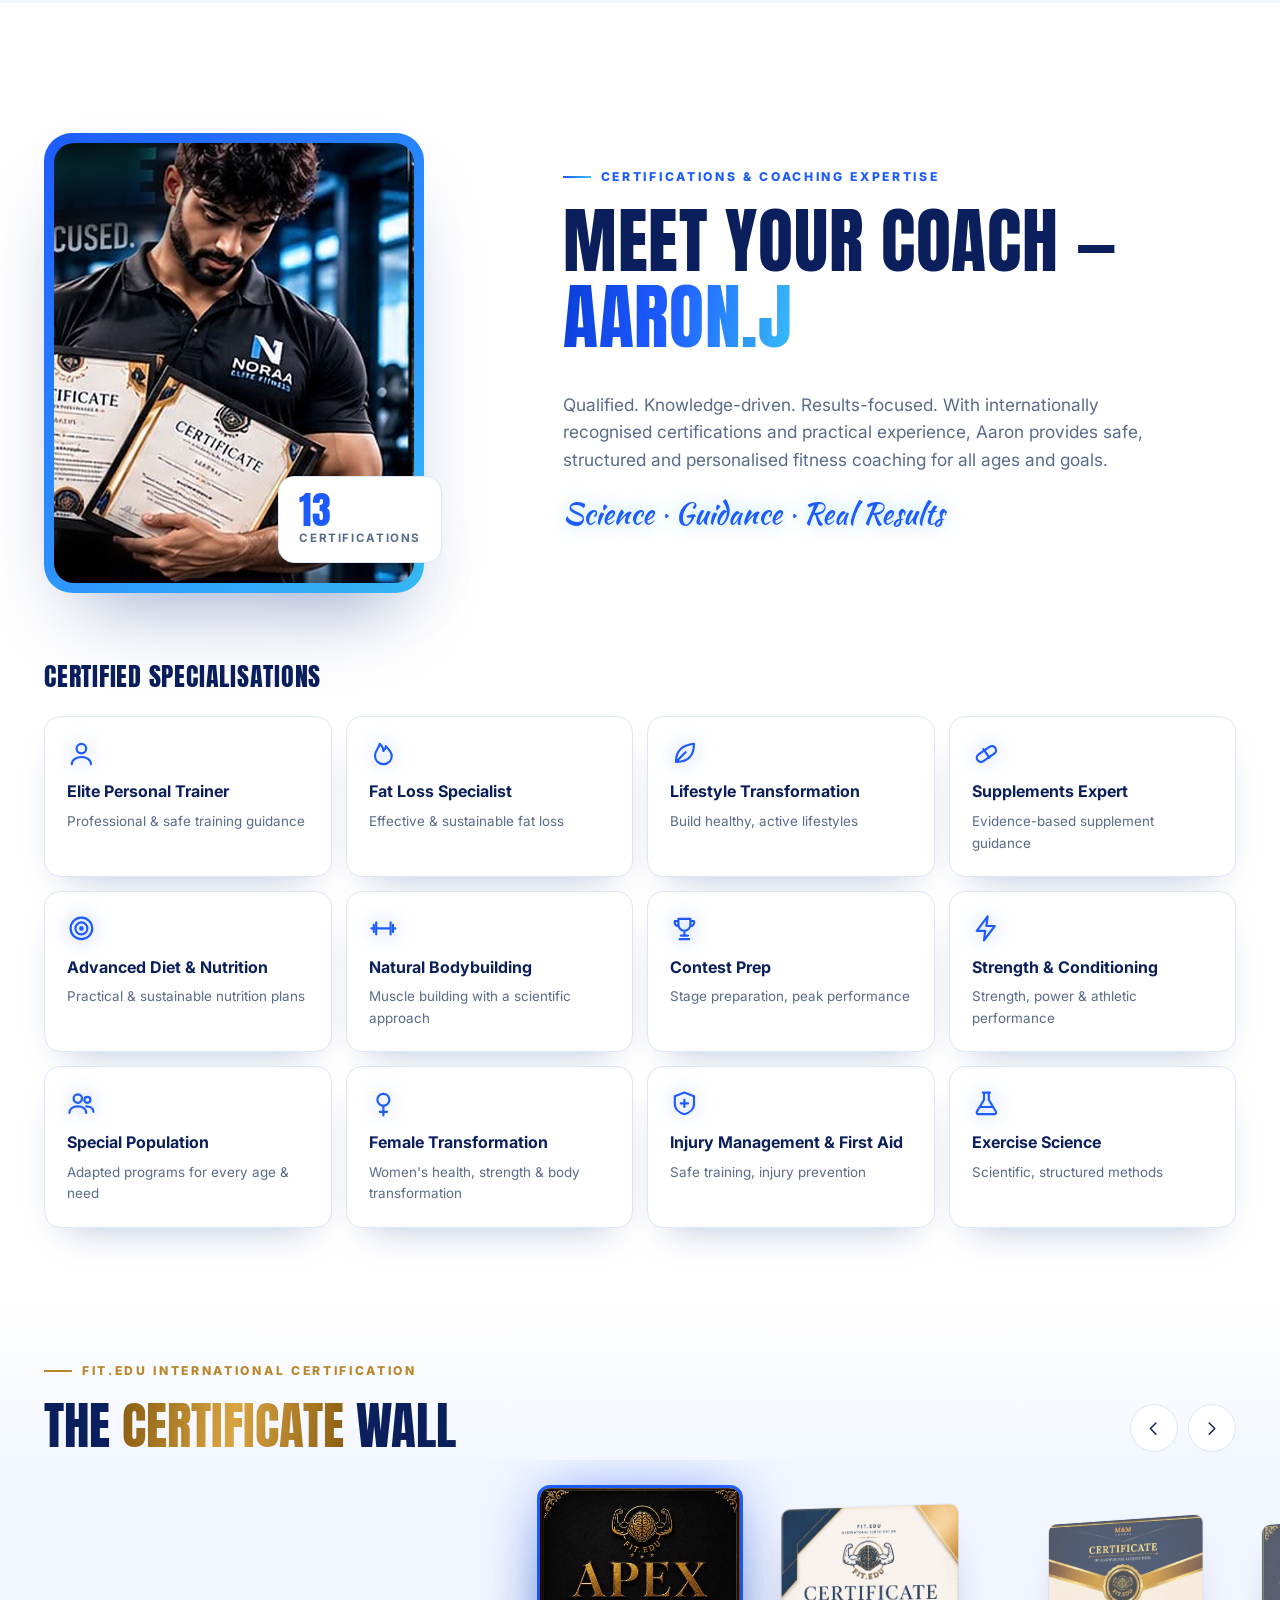
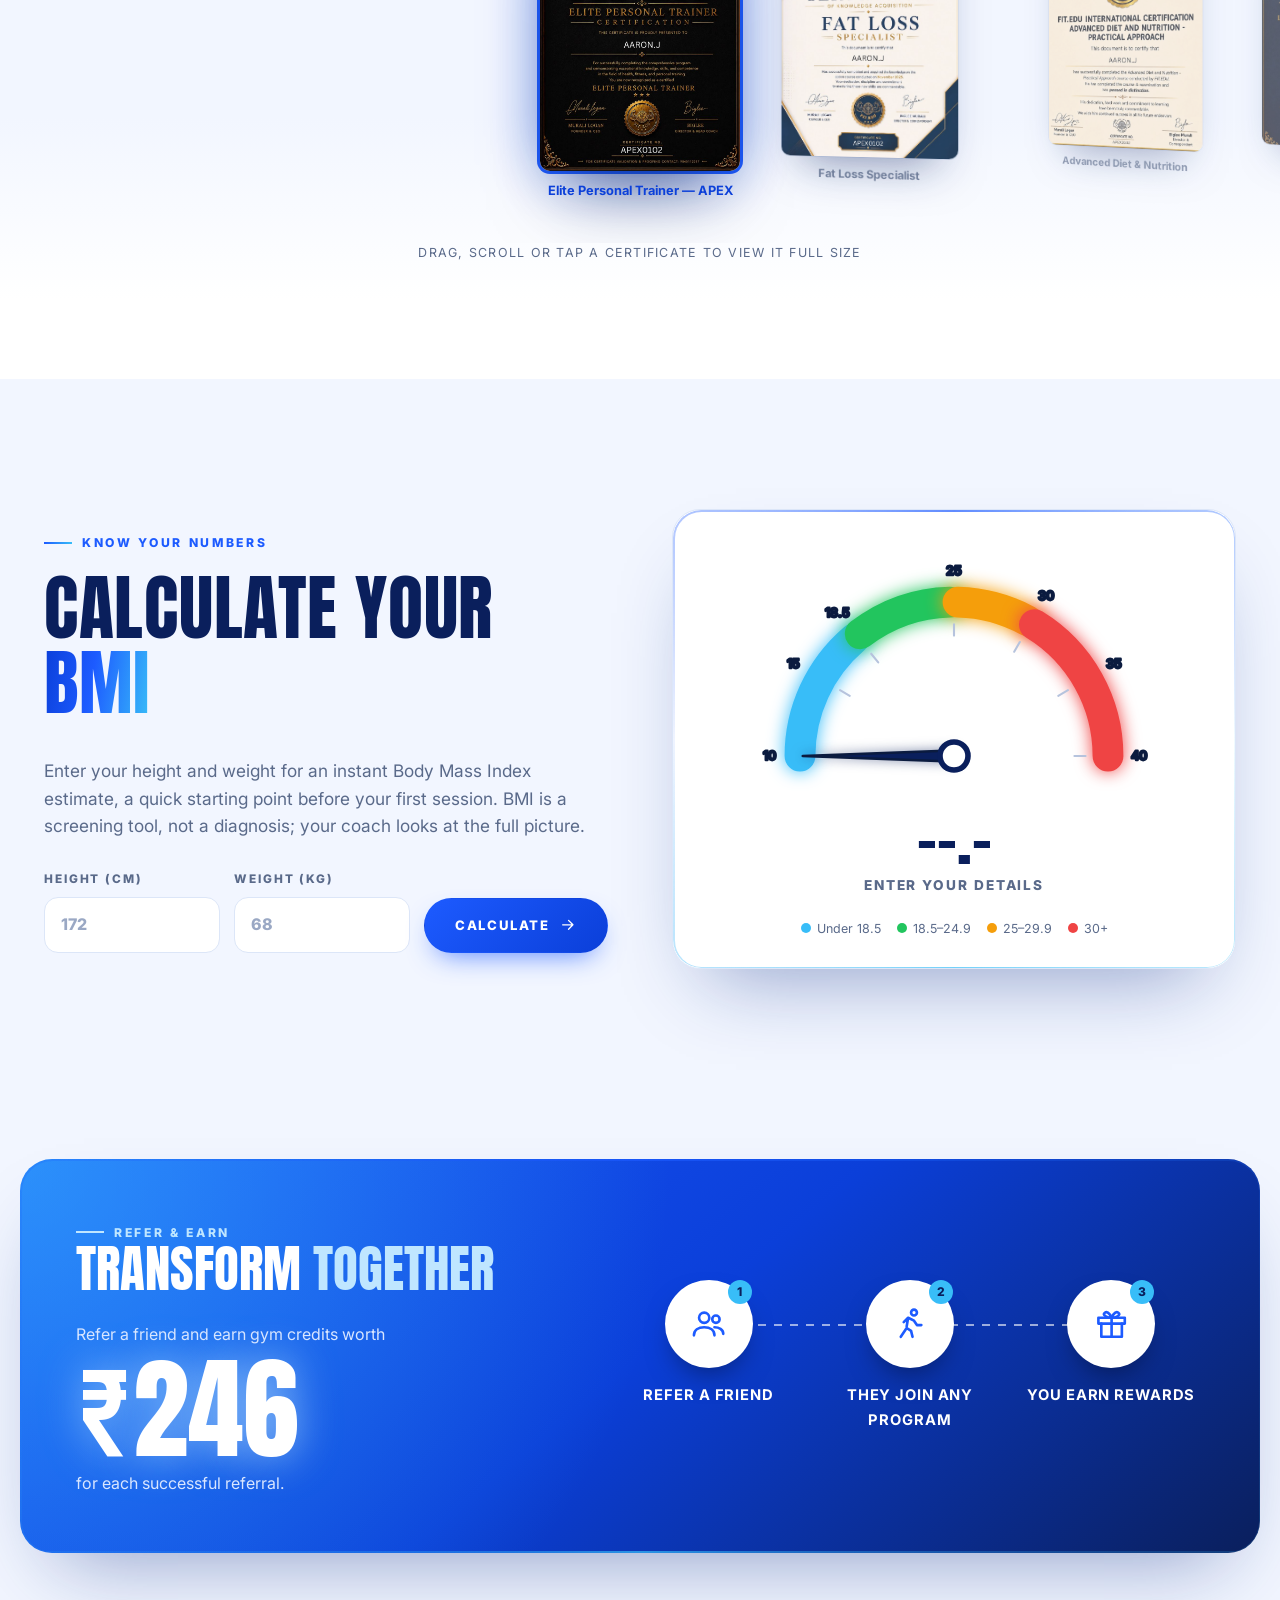
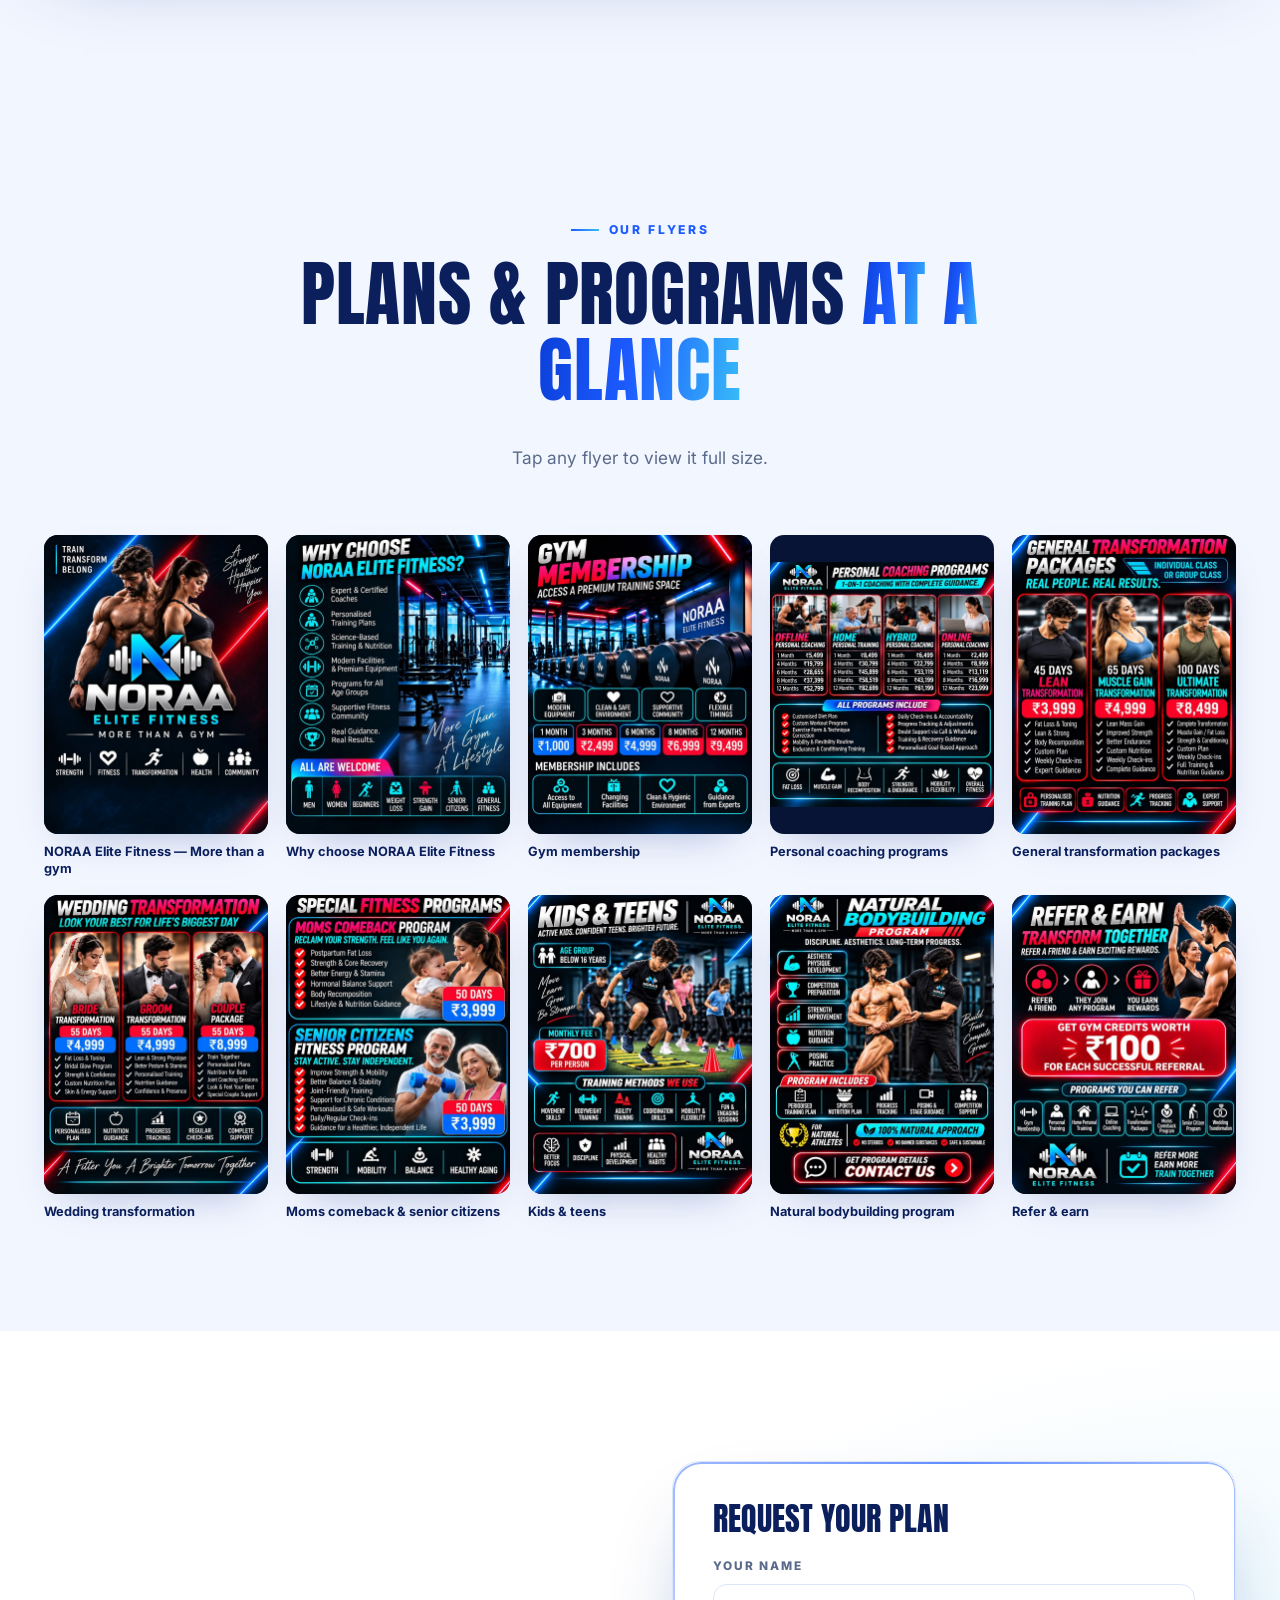
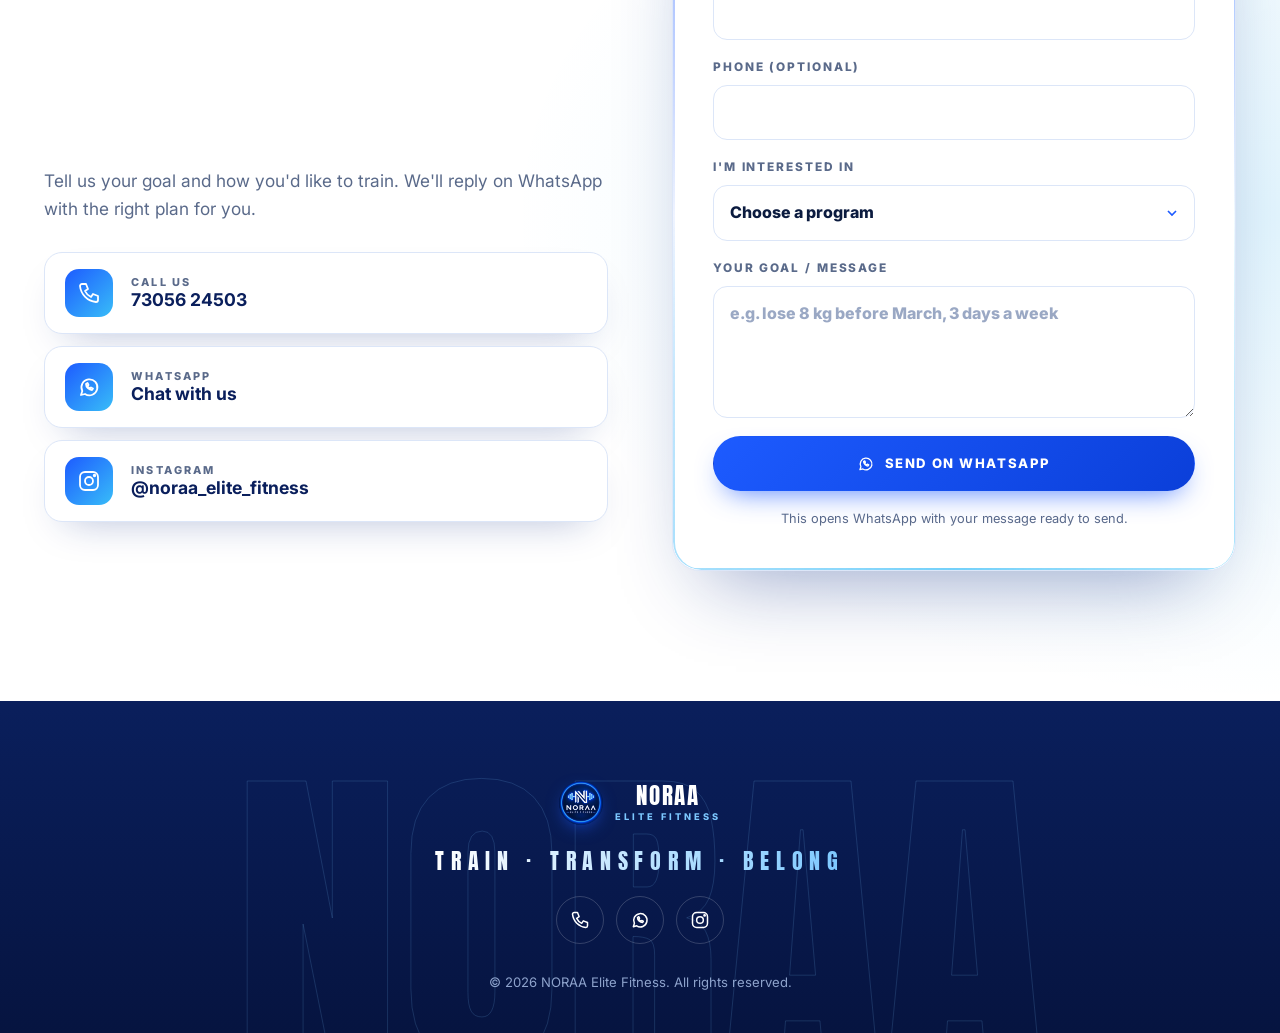
==== commit a7a906d3: "Replace flyers with new set of 10 in a gallery section Remove the old brochure/kids/bodybuilding/cer" ====
--- a/site/index.html
+++ b/site/index.html
@@ -477,6 +477,29 @@
   </div>
 </section>
 
+<!-- ============ FLYERS ============ -->
+<section class="section flyers-sec" id="flyers">
+  <div class="container">
+    <div class="section-head">
+      <p class="eyebrow" data-reveal>Our Flyers</p>
+      <h2 class="h-xl" data-split>Plans &amp; Programs <em>At A Glance</em></h2>
+      <p class="lead center" data-reveal>Tap any flyer to view it full size.</p>
+    </div>
+    <div class="flyer-grid">
+      <button type="button" class="flyer" data-lb="flyers" data-src="assets/flyers/01-noraa-elite-fitness.jpg" data-cap="NORAA Elite Fitness — More than a gym" data-reveal style="--d:0"><img src="assets/flyers/01-noraa-elite-fitness.jpg" alt="NORAA Elite Fitness — More than a gym flyer" width="900" height="1200" loading="lazy"><span>NORAA Elite Fitness — More than a gym</span></button>
+      <button type="button" class="flyer" data-lb="flyers" data-src="assets/flyers/02-why-choose-noraa.jpg" data-cap="Why choose NORAA Elite Fitness" data-reveal style="--d:1"><img src="assets/flyers/02-why-choose-noraa.jpg" alt="Why choose NORAA Elite Fitness flyer" width="900" height="1200" loading="lazy"><span>Why choose NORAA Elite Fitness</span></button>
+      <button type="button" class="flyer" data-lb="flyers" data-src="assets/flyers/03-gym-membership.jpg" data-cap="Gym membership" data-reveal style="--d:2"><img src="assets/flyers/03-gym-membership.jpg" alt="Gym membership flyer" width="900" height="1200" loading="lazy"><span>Gym membership</span></button>
+      <button type="button" class="flyer" data-lb="flyers" data-src="assets/flyers/04-personal-coaching.jpg" data-cap="Personal coaching programs" data-reveal style="--d:3"><img src="assets/flyers/04-personal-coaching.jpg" alt="Personal coaching programs flyer" width="900" height="1200" loading="lazy"><span>Personal coaching programs</span></button>
+      <button type="button" class="flyer" data-lb="flyers" data-src="assets/flyers/05-transformation-packages.jpg" data-cap="General transformation packages" data-reveal style="--d:4"><img src="assets/flyers/05-transformation-packages.jpg" alt="General transformation packages flyer" width="900" height="1200" loading="lazy"><span>General transformation packages</span></button>
+      <button type="button" class="flyer" data-lb="flyers" data-src="assets/flyers/06-wedding-transformation.jpg" data-cap="Wedding transformation" data-reveal style="--d:0"><img src="assets/flyers/06-wedding-transformation.jpg" alt="Wedding transformation flyer" width="900" height="1200" loading="lazy"><span>Wedding transformation</span></button>
+      <button type="button" class="flyer" data-lb="flyers" data-src="assets/flyers/07-special-fitness-programs.jpg" data-cap="Moms comeback &amp; senior citizens" data-reveal style="--d:1"><img src="assets/flyers/07-special-fitness-programs.jpg" alt="Moms comeback &amp; senior citizens flyer" width="900" height="1200" loading="lazy"><span>Moms comeback &amp; senior citizens</span></button>
+      <button type="button" class="flyer" data-lb="flyers" data-src="assets/flyers/08-kids-and-teens.jpg" data-cap="Kids &amp; teens" data-reveal style="--d:2"><img src="assets/flyers/08-kids-and-teens.jpg" alt="Kids &amp; teens flyer" width="900" height="1200" loading="lazy"><span>Kids &amp; teens</span></button>
+      <button type="button" class="flyer" data-lb="flyers" data-src="assets/flyers/09-natural-bodybuilding.jpg" data-cap="Natural bodybuilding program" data-reveal style="--d:3"><img src="assets/flyers/09-natural-bodybuilding.jpg" alt="Natural bodybuilding program flyer" width="900" height="1200" loading="lazy"><span>Natural bodybuilding program</span></button>
+      <button type="button" class="flyer" data-lb="flyers" data-src="assets/flyers/10-refer-and-earn.jpg" data-cap="Refer &amp; earn" data-reveal style="--d:4"><img src="assets/flyers/10-refer-and-earn.jpg" alt="Refer &amp; earn flyer" width="900" height="1200" loading="lazy"><span>Refer &amp; earn</span></button>
+    </div>
+  </div>
+</section>
+
 <!-- ============ CONTACT ============ -->
 <section class="section contact" id="contact">
   <div class="container contact-grid">
@@ -488,15 +511,6 @@
         <a class="clink spot" href="tel:+917305624503" data-reveal style="--d:0"><svg><use href="#i-phone"/></svg><span><small>Call us</small>73056 24503</span></a>
         <a class="clink spot" href="https://wa.me/917305624503" target="_blank" rel="noopener" data-reveal style="--d:1"><svg><use href="#i-wa"/></svg><span><small>WhatsApp</small>Chat with us</span></a>
         <a class="clink spot" href="https://instagram.com/noraa_elite_fitness" target="_blank" rel="noopener" data-reveal style="--d:2"><svg><use href="#i-insta"/></svg><span><small>Instagram</small>@noraa_elite_fitness</span></a>
-      </div>
-      <div class="flyers" data-reveal>
-        <p class="sub-h sm">Our Flyers</p>
-        <div class="flyer-row">
-          <button type="button" class="flyer" data-lb="flyers" data-src="assets/brochure.jpg" data-cap="NORAA Elite Fitness — full brochure"><img src="assets/brochure.jpg" alt="NORAA brochure" loading="lazy"></button>
-          <button type="button" class="flyer" data-lb="flyers" data-src="assets/flyer-kids.jpg" data-cap="Kids &amp; Teens program"><img src="assets/flyer-kids.jpg" alt="Kids and teens flyer" loading="lazy"></button>
-          <button type="button" class="flyer" data-lb="flyers" data-src="assets/flyer-bodybuilding.jpg" data-cap="Natural Bodybuilding program"><img src="assets/flyer-bodybuilding.jpg" alt="Natural bodybuilding flyer" loading="lazy"></button>
-          <button type="button" class="flyer" data-lb="flyers" data-src="assets/flyer-certifications.jpg" data-cap="Certifications &amp; coaching expertise"><img src="assets/flyer-certifications.jpg" alt="Certifications flyer" loading="lazy"></button>
-        </div>
       </div>
     </div>
     <form class="contact-form glow-border" id="contactForm" data-reveal="right">
--- a/site/css/style.css
+++ b/site/css/style.css
@@ -414,7 +414,7 @@
 .coach{background:#fff;padding-bottom:80px}
 .coach-grid{display:grid;grid-template-columns:.8fr 1.2fr;gap:70px;align-items:center}
 .coach-frame{position:relative;border-radius:28px;padding:10px;background:linear-gradient(140deg,var(--blue),var(--sky));box-shadow:var(--shadow-lg);transform-style:preserve-3d;max-width:380px}
-.coach-frame img{width:100%;border-radius:20px;aspect-ratio:278/340;object-fit:cover}
+.coach-frame img{width:100%;height:auto;border-radius:20px;aspect-ratio:278/340;object-fit:cover}
 .coach-badge{position:absolute;right:-18px;bottom:30px;padding:14px 20px;border-radius:16px;background:#fff;border:1px solid var(--line);font-size:.72rem;font-weight:700;letter-spacing:.14em;text-transform:uppercase;color:var(--muted);transform:translateZ(40px);box-shadow:var(--shadow-lg)}
 .coach-badge b{display:block;font-family:var(--f-display);font-size:2.4rem;font-weight:400;line-height:1;color:var(--blue);letter-spacing:0}
 .coach-script{font-size:1.8rem;color:var(--blue)}
@@ -424,17 +424,17 @@
 .spec-grid svg{font-size:1.8rem;color:var(--blue);margin-bottom:6px}
 .spec-grid b{font-size:1rem;color:var(--navy)}
 .spec-grid span{font-size:.84rem;color:var(--muted)}
-.certs{margin-top:100px;padding:80px 0 30px;background:linear-gradient(180deg,#fff,var(--bg2) 30%,var(--bg2) 70%,#fff)}
-.certs-head{display:flex;align-items:flex-end;justify-content:space-between;gap:20px;margin-bottom:40px}
+.certs{margin-top:70px;padding:56px 0 24px;background:linear-gradient(180deg,#fff,var(--bg2) 30%,var(--bg2) 70%,#fff)}
+.certs-head{display:flex;align-items:flex-end;justify-content:space-between;gap:20px;margin-bottom:8px}
 .certs-head .h-lg{margin:0}
 .certs-nav{display:flex;gap:10px}
-.cert-track{display:flex;gap:36px;overflow-x:auto;scroll-snap-type:x mandatory;padding:40px calc(50vw - 150px) 50px;scrollbar-width:none;perspective:1400px;cursor:grab}
+.cert-track{display:flex;gap:22px;overflow-x:auto;scroll-snap-type:x mandatory;padding:28px calc(50vw - 100px) 26px;scrollbar-width:none;perspective:1400px;cursor:grab}
 .cert-track::-webkit-scrollbar{display:none}
 .cert-track.dragging{cursor:grabbing;scroll-snap-type:none}
-.cert{flex:none;width:300px;scroll-snap-align:center;border:0;padding:0;background:none;cursor:pointer;transform-style:preserve-3d;transition:transform .2s ease-out}
-.cert img{width:100%;aspect-ratio:1130/1600;object-fit:cover;border-radius:10px;box-shadow:0 30px 50px -24px rgba(10,31,92,.55),0 0 0 1px var(--line);transition:box-shadow .4s;pointer-events:none;user-select:none}
+.cert{flex:none;width:200px;scroll-snap-align:center;border:0;padding:0;background:none;cursor:pointer;transform-style:preserve-3d;transition:transform .2s ease-out}
+.cert img{width:100%;height:auto;aspect-ratio:1130/1600;object-fit:contain;background:#fff;border-radius:10px;box-shadow:0 30px 50px -24px rgba(10,31,92,.55),0 0 0 1px var(--line);transition:box-shadow .4s;pointer-events:none;user-select:none}
 .cert.center img{box-shadow:0 40px 70px -24px rgba(10,31,92,.6),0 0 0 3px var(--blue)}
-.cert .cap{display:block;margin-top:18px;font-weight:700;font-size:.9rem;text-align:center;color:var(--muted);transition:color .3s}
+.cert .cap{display:block;margin:12px auto 0;max-width:190px;min-height:2.6em;line-height:1.3;font-weight:700;font-size:.8rem;text-align:center;color:var(--muted);transition:color .3s}
 .cert.center .cap{color:var(--blue2)}
 .certs-hint{text-align:center;font-size:.78rem;color:var(--muted);letter-spacing:.1em;text-transform:uppercase}
 
@@ -496,11 +496,13 @@
 .clink svg{width:48px;height:48px;padding:12px;border-radius:14px;color:#fff;background:linear-gradient(135deg,var(--blue),var(--sky))}
 .clink span{display:flex;flex-direction:column;line-height:1.3}
 .clink small{font-size:.68rem;letter-spacing:.2em;text-transform:uppercase;color:var(--muted);font-weight:800}
-.flyer-row{display:grid;grid-template-columns:repeat(4,1fr);gap:10px}
-.flyer{padding:0;border:1px solid var(--line);border-radius:12px;overflow:hidden;cursor:pointer;background:none;aspect-ratio:3/4;box-shadow:var(--shadow);transition:translate .35s var(--ease),border-color .35s}
-.flyer img{width:100%;height:100%;object-fit:cover;transition:transform .6s var(--ease)}
-.flyer:hover{translate:0 -4px;border-color:var(--blue)}
-.flyer:hover img{transform:scale(1.08)}
+.flyers-sec{background:var(--bg2);padding-bottom:110px}
+.flyer-grid{display:grid;grid-template-columns:repeat(5,1fr);gap:18px}
+.flyer{display:flex;flex-direction:column;gap:10px;padding:0;border:0;background:none;cursor:pointer;text-align:left}
+.flyer img{width:100%;height:auto;aspect-ratio:3/4;object-fit:contain;background:#081436;border-radius:14px;box-shadow:var(--shadow);transition:translate .4s var(--ease),box-shadow .4s}
+.flyer span{font-size:.8rem;font-weight:700;color:var(--navy);line-height:1.3;transition:color .3s}
+.flyer:hover img{translate:0 -6px;box-shadow:0 26px 40px -20px rgba(13,44,130,.6),0 0 0 3px var(--blue)}
+.flyer:hover span{color:var(--blue)}
 .contact-form{display:flex;flex-direction:column;gap:18px;padding:40px;border-radius:28px;background:#fff;border:1px solid var(--line);box-shadow:var(--shadow-lg)}
 .contact-form h3{font-family:var(--f-display);font-size:2rem;text-transform:uppercase;margin:0 0 4px;color:var(--navy)}
 .form-note{font-size:.8rem;color:var(--muted);margin:0;text-align:center}
@@ -544,6 +546,7 @@
   .main-nav ul a{padding:8px 8px;font-size:.74rem}
   .service-grid,.spec-grid{grid-template-columns:repeat(2,1fr)}
   .member-grid{grid-template-columns:repeat(3,1fr)}
+  .flyer-grid{grid-template-columns:repeat(3,1fr)}
 }
 @media (max-width:960px){
   .section{padding:100px 0}
@@ -594,9 +597,12 @@
   .refer-steps span::after{margin-left:50px}
   .refer-steps b{font-size:.72rem}
   .contact-form{padding:26px 20px}
-  .flyer-row{grid-template-columns:repeat(2,1fr)}
-  .cert{width:240px}
-  .cert-track{padding-left:calc(50vw - 120px);padding-right:calc(50vw - 120px);gap:22px}
+  .flyer-grid{display:flex;overflow-x:auto;scroll-snap-type:x mandatory;gap:14px;margin:0 -16px;padding:4px 16px 12px;scrollbar-width:none}
+  .flyer-grid::-webkit-scrollbar{display:none}
+  .flyer{flex:none;width:62%;scroll-snap-align:start}
+  .cert{width:160px}
+  .cert .cap{font-size:.74rem}
+  .cert-track{padding-left:calc(50vw - 80px);padding-right:calc(50vw - 80px);gap:14px}
   .certs-head{flex-direction:column;align-items:flex-start}
   .coach-badge{right:8px}
   .lb-prev,.lb-next{position:absolute;bottom:20px}
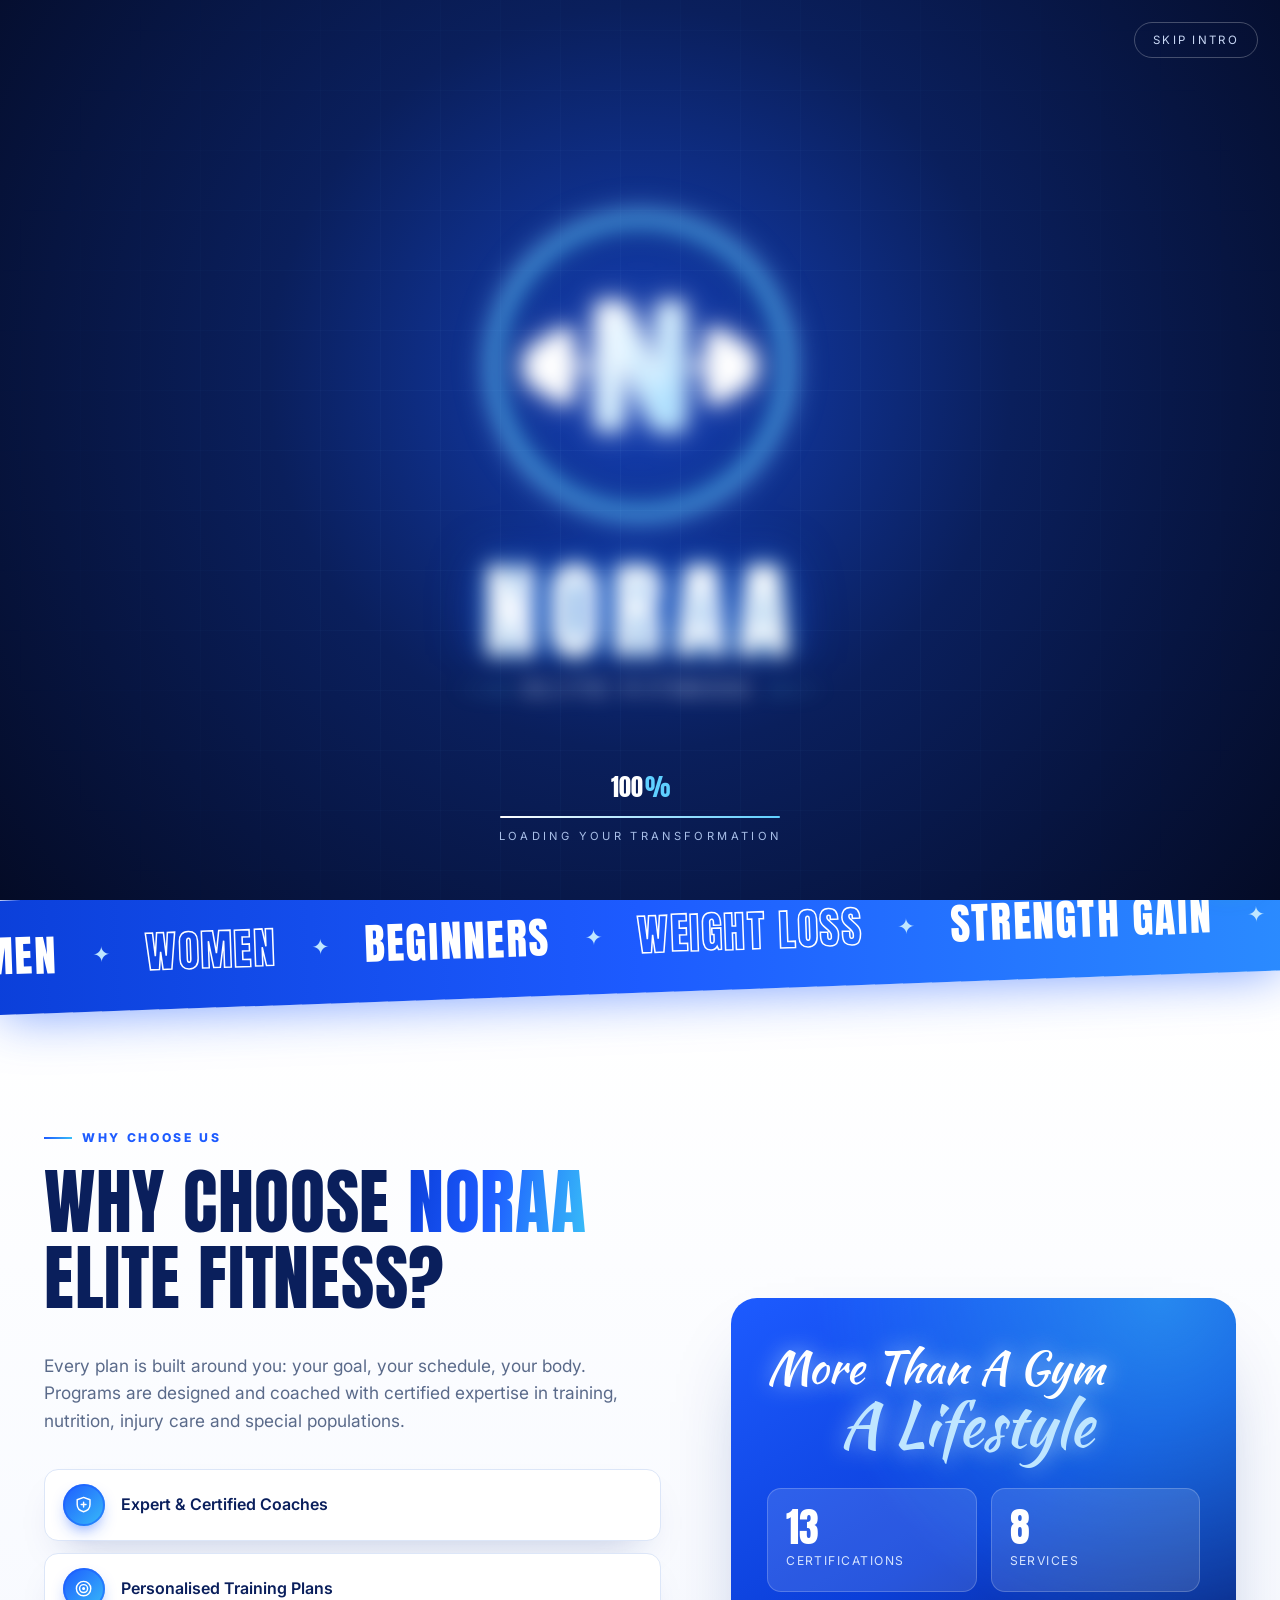
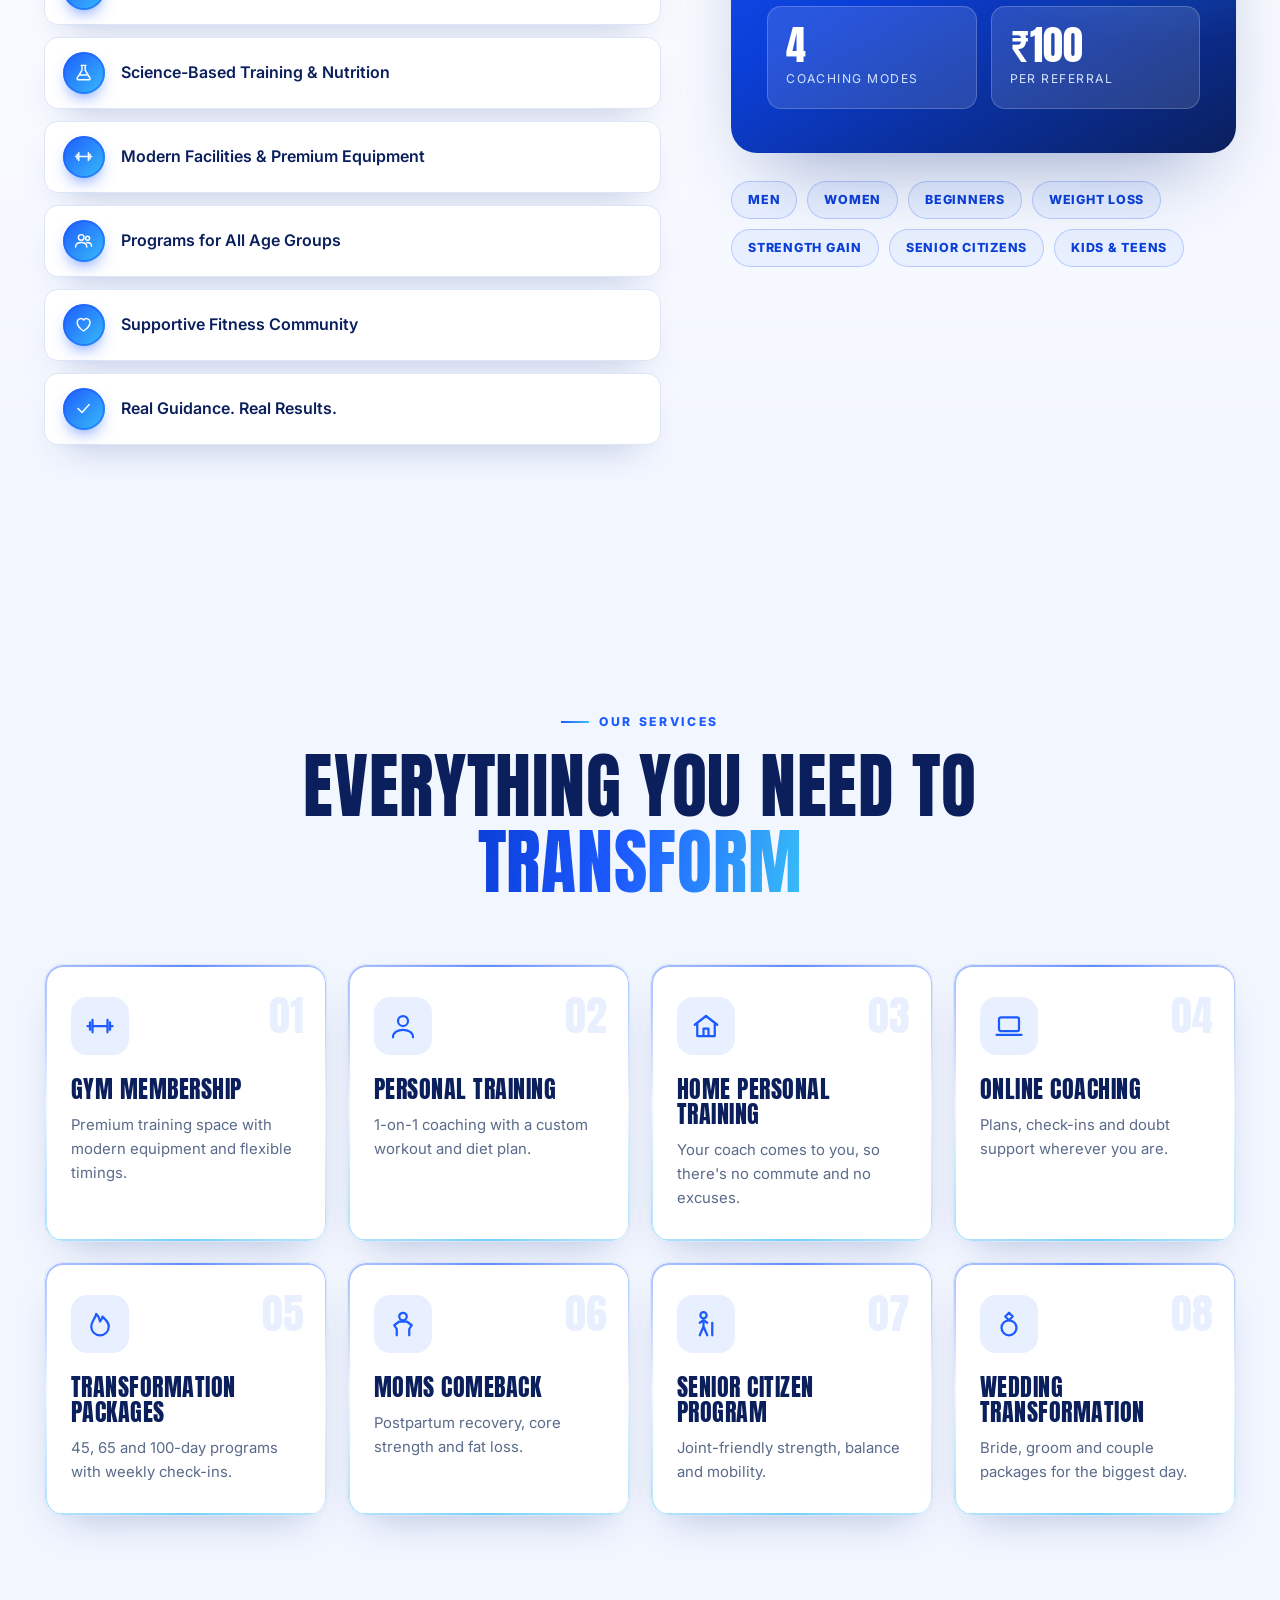
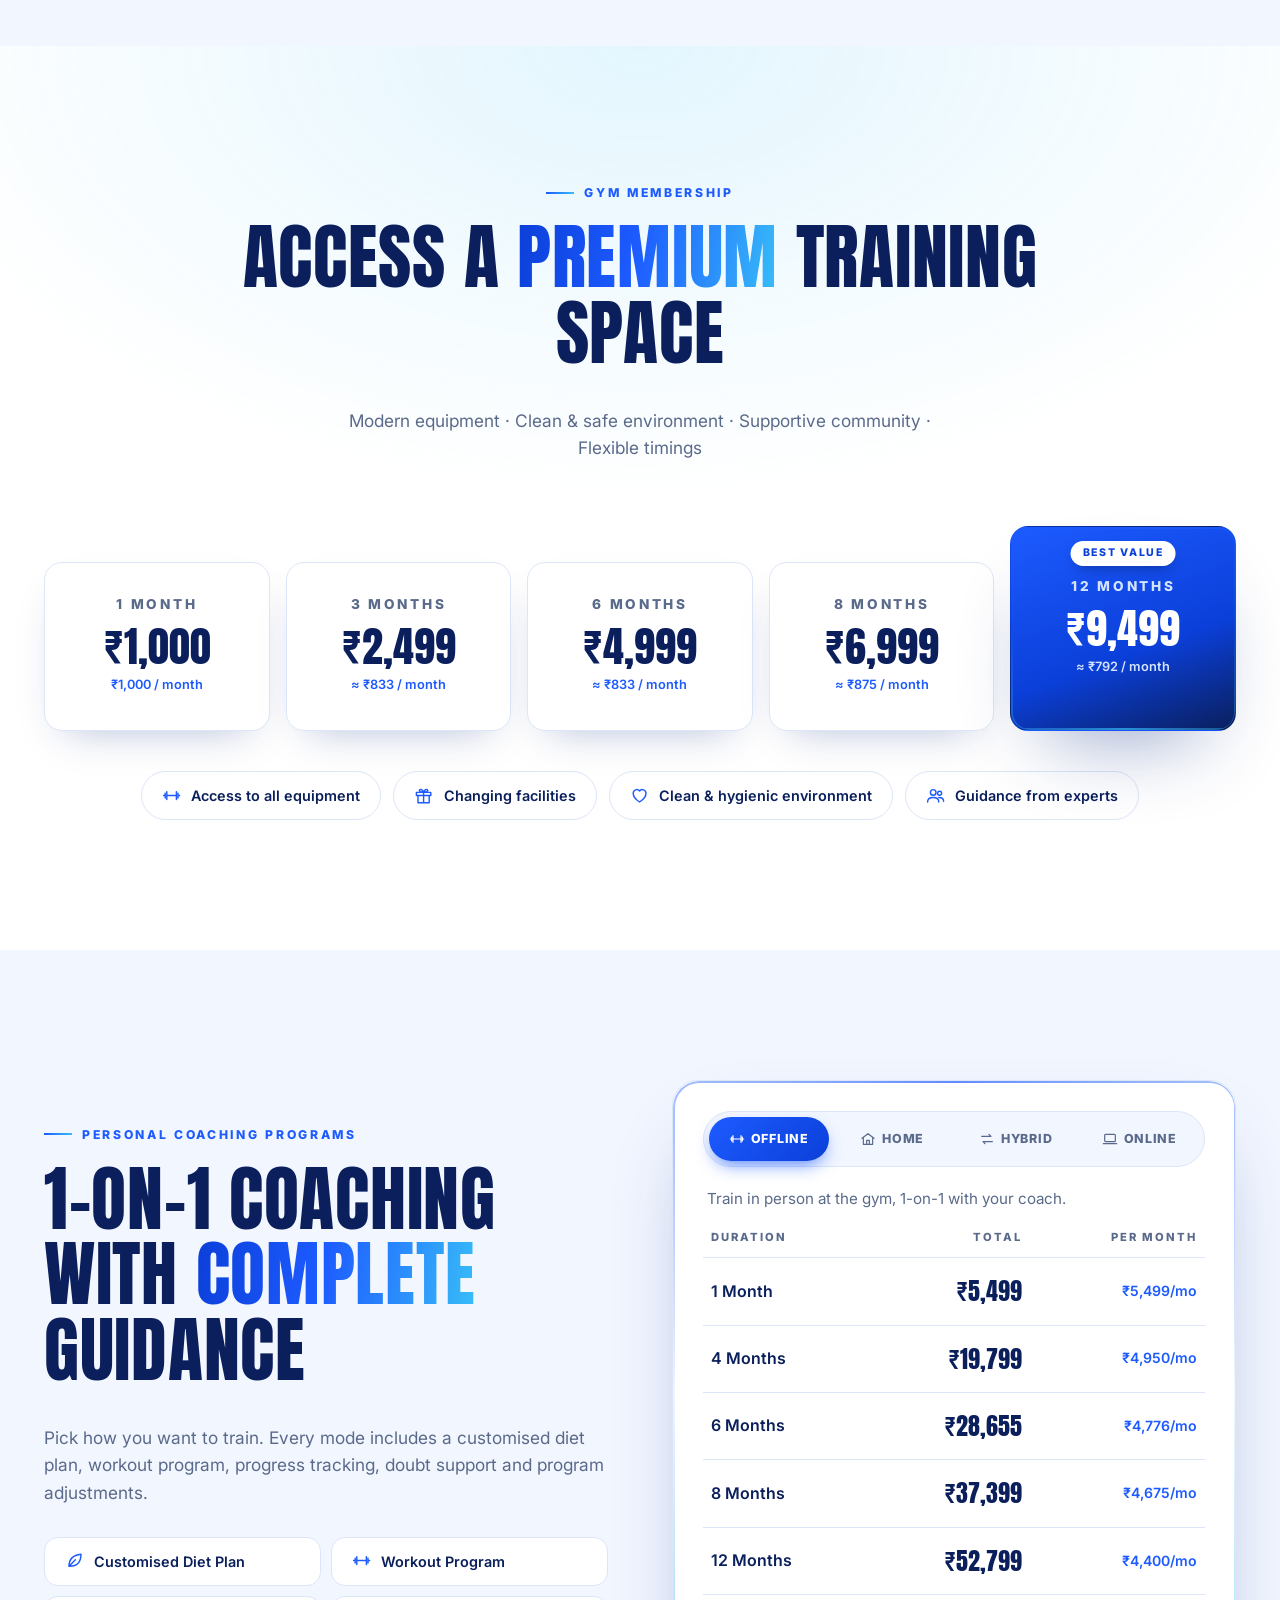
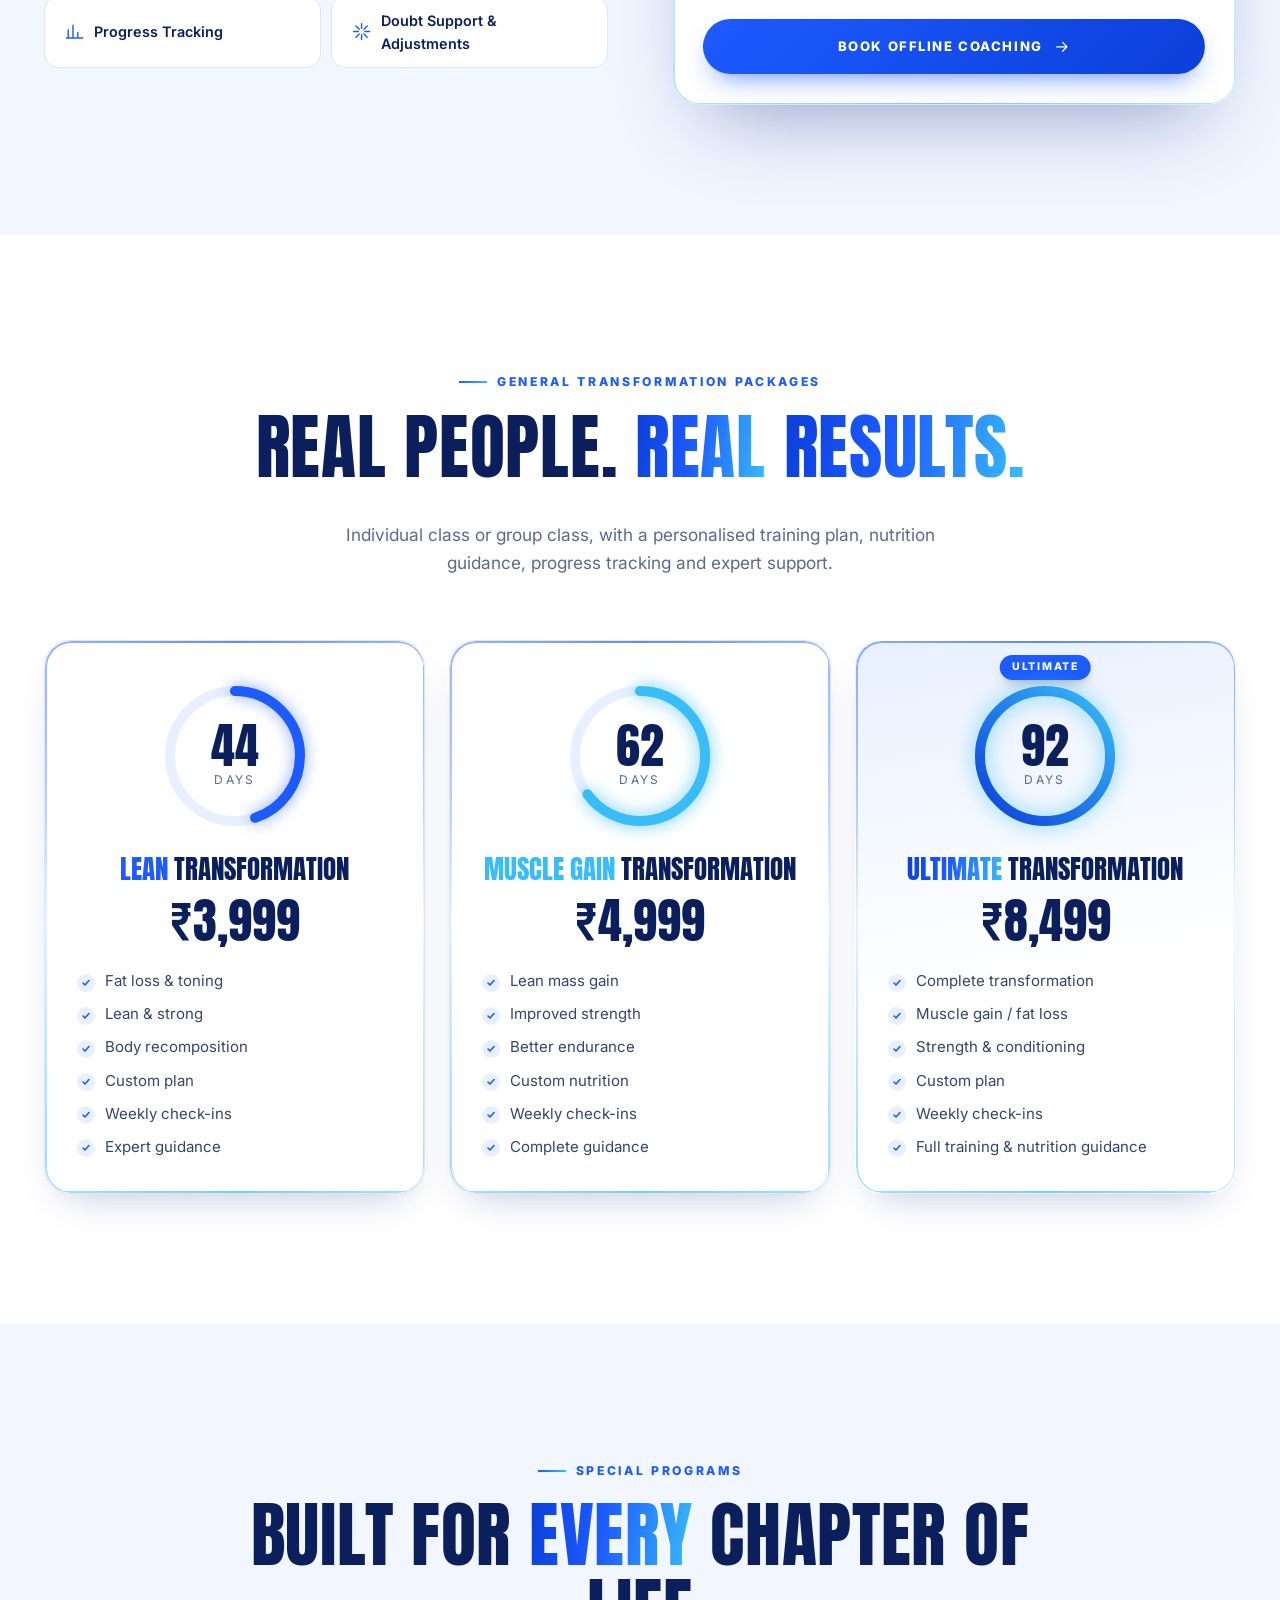
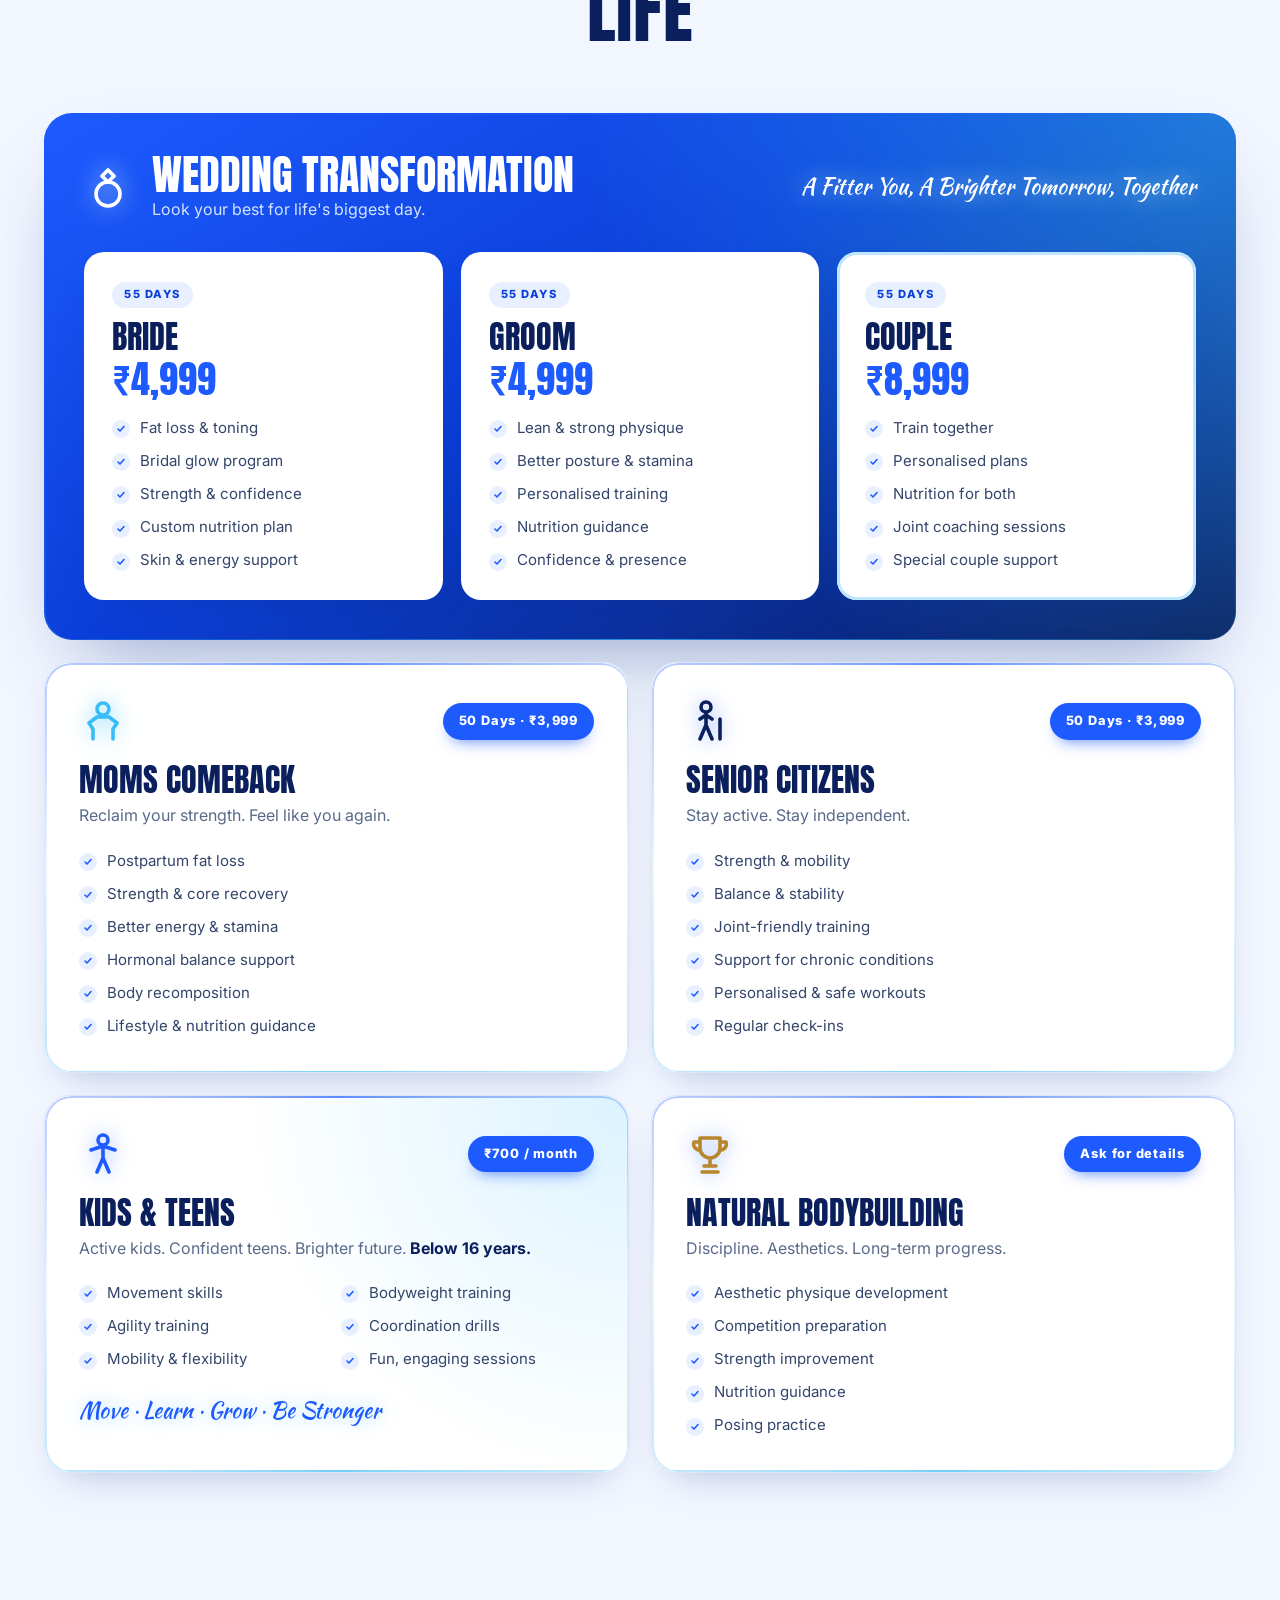
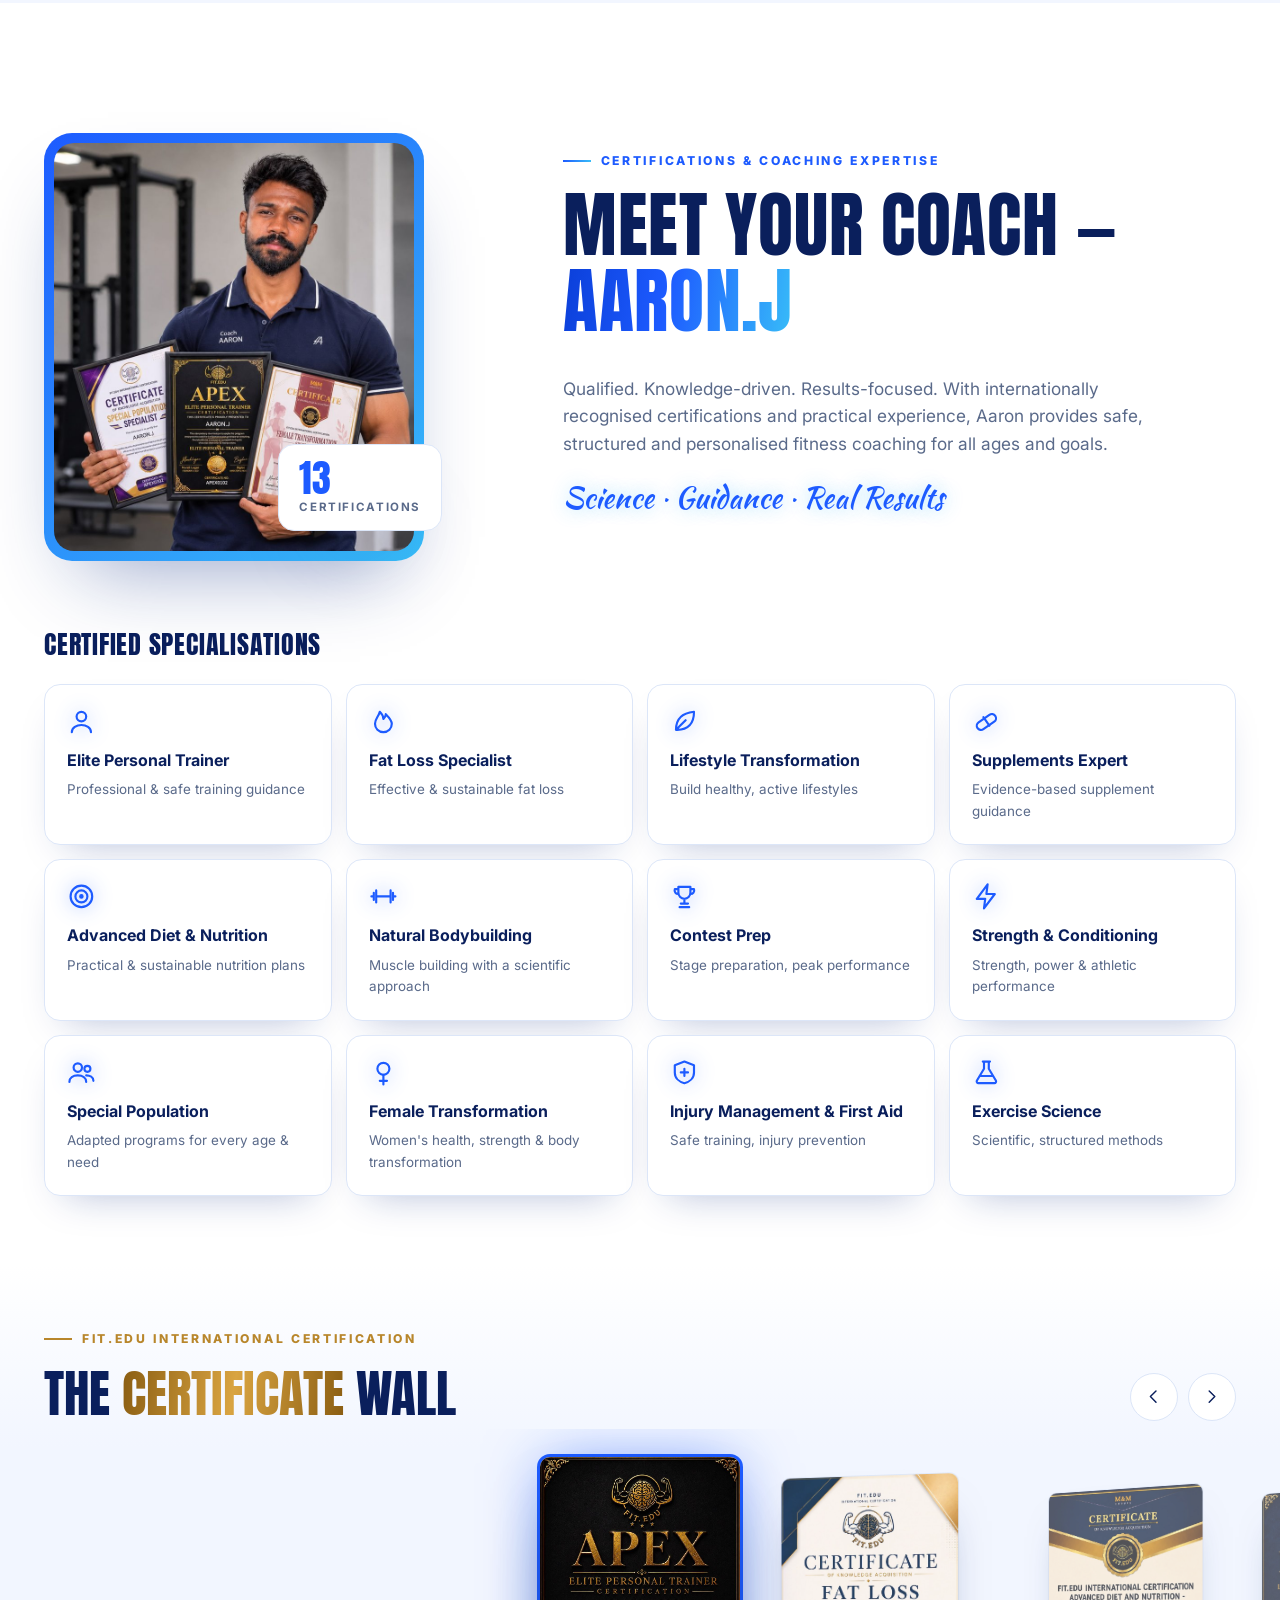
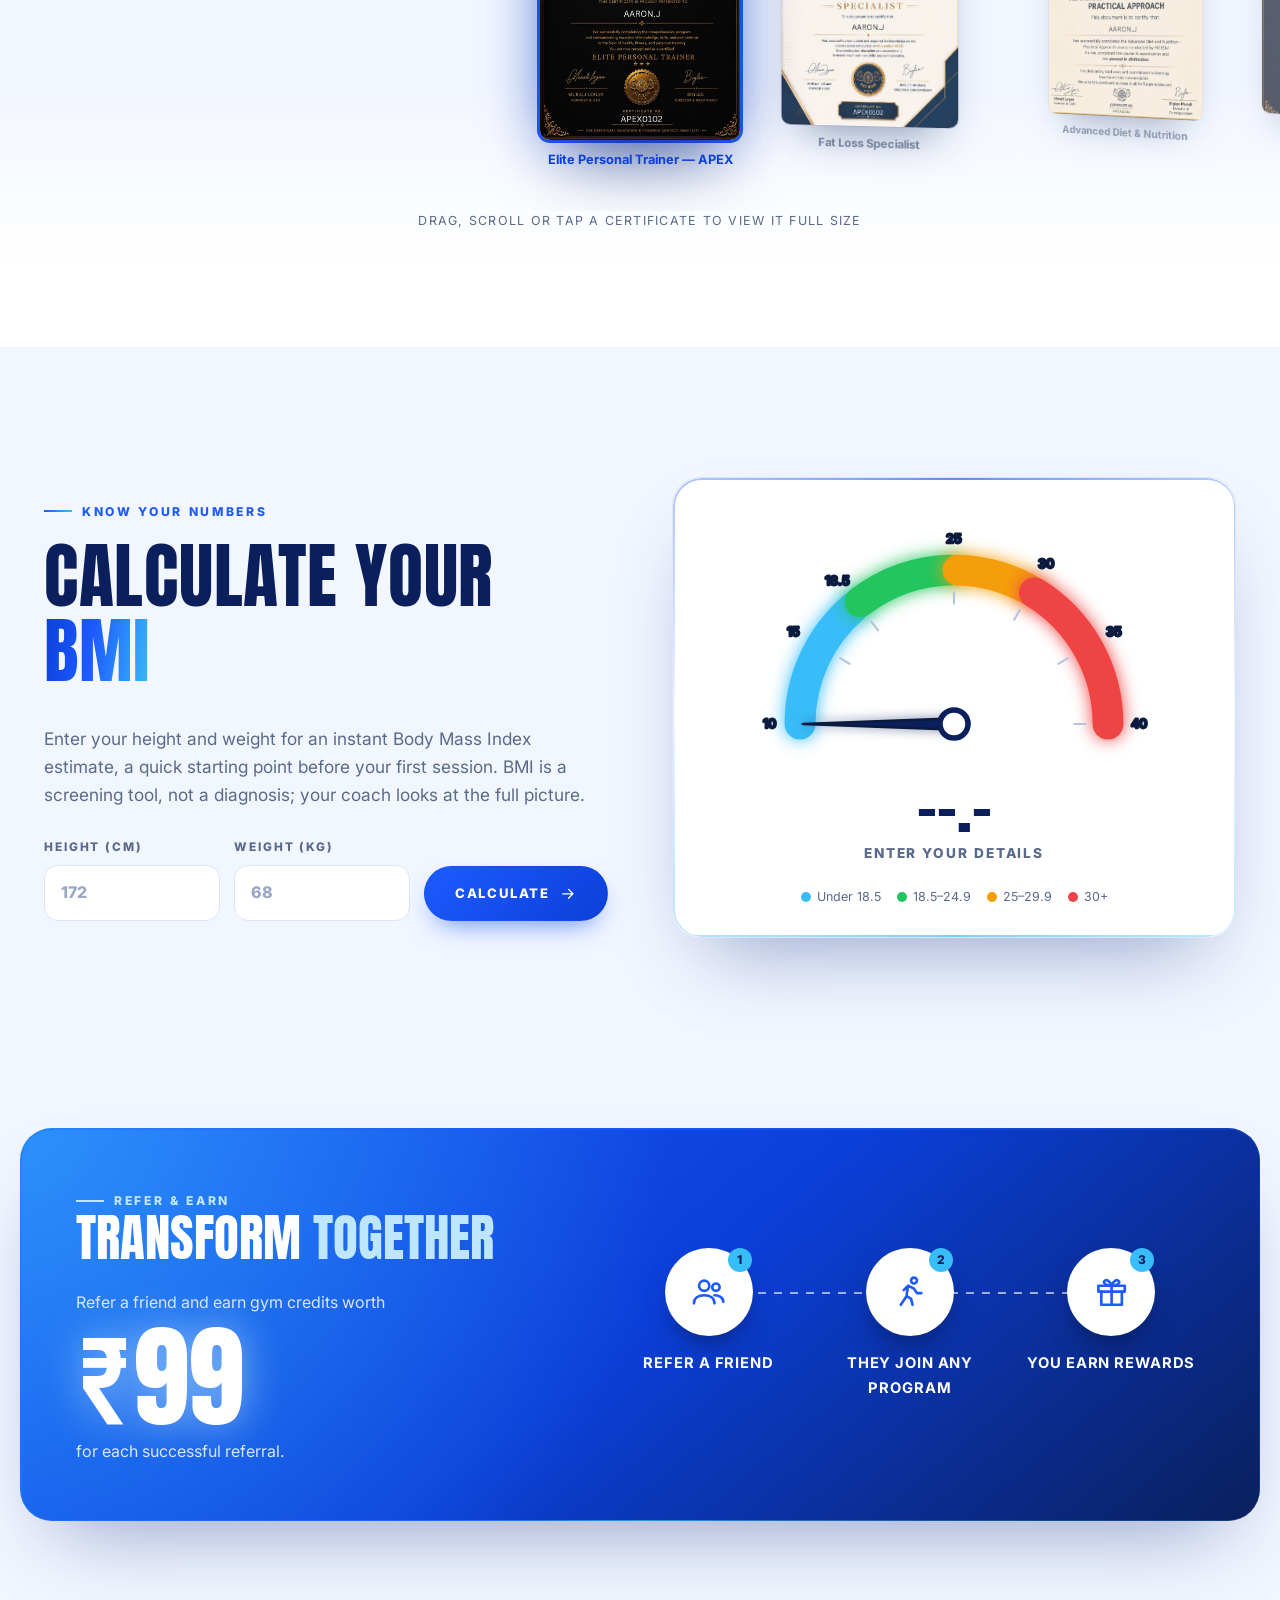
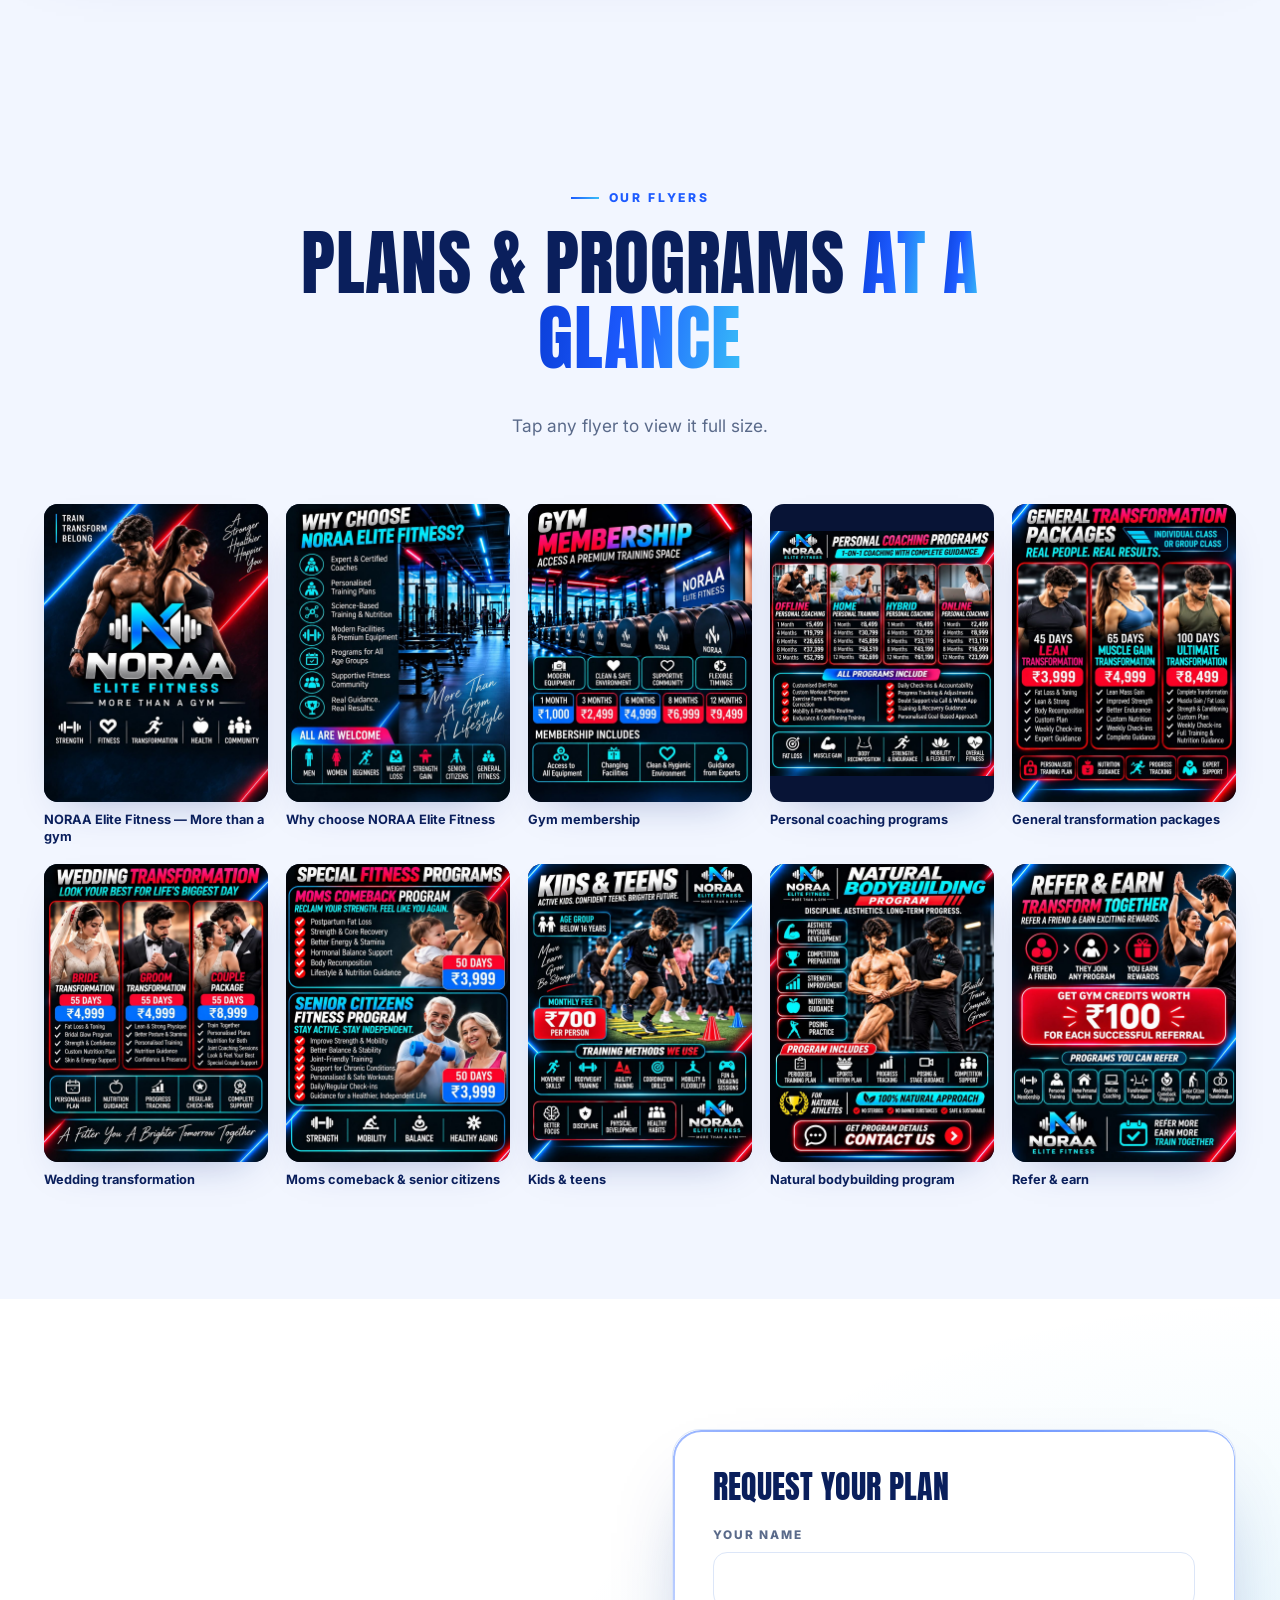
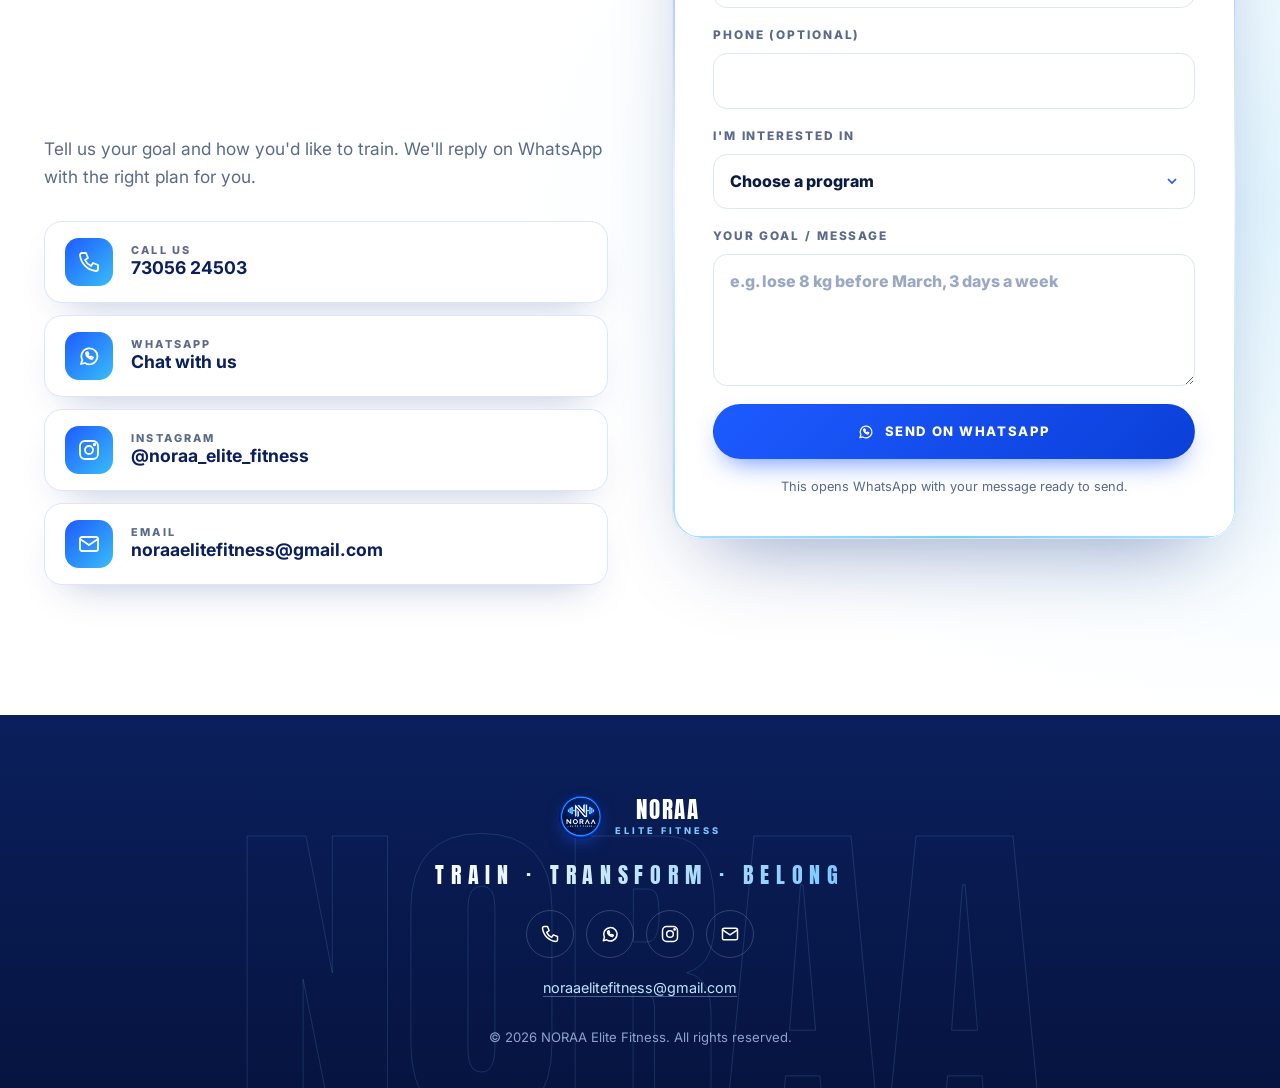
==== commit a439a8f1: "Refer & Earn to ₹100, add email, new coach photo Co-Authored-By: Claude Opus 5.5 <noreply@anthropic." ====
--- a/site/index.html
+++ b/site/index.html
@@ -50,6 +50,7 @@
     <symbol id="i-gift" viewBox="0 0 24 24"><rect x="3" y="8" width="18" height="4"/><path d="M5 12v9h14v-9M12 8v13M12 8S10 3 7.5 4.5 9 8 12 8zM12 8s2-5 4.5-3.5S15 8 12 8z"/></symbol>
     <symbol id="i-clock" viewBox="0 0 24 24"><circle cx="12" cy="12" r="9"/><path d="M12 7v5l3 2"/></symbol>
     <symbol id="i-spark" viewBox="0 0 24 24"><path d="M12 2v6M12 16v6M2 12h6M16 12h6M5 5l4 4M15 15l4 4M19 5l-4 4M9 15l-4 4"/></symbol>
+    <symbol id="i-mail" viewBox="0 0 24 24"><rect x="3" y="5" width="18" height="14" rx="2"/><path d="m3 7 9 6 9-6"/></symbol>
     <symbol id="i-phone" viewBox="0 0 24 24"><path d="M5 3h4l2 5-3 2a12 12 0 0 0 6 6l2-3 5 2v4a2 2 0 0 1-2 2A18 18 0 0 1 3 5a2 2 0 0 1 2-2z"/></symbol>
     <symbol id="i-insta" viewBox="0 0 24 24"><rect x="3" y="3" width="18" height="18" rx="5"/><circle cx="12" cy="12" r="4"/><circle cx="17.5" cy="6.5" r=".8"/></symbol>
     <symbol id="i-wa" viewBox="0 0 24 24"><path d="M4 20l1.3-4A8 8 0 1 1 8 19z"/><path d="M9 9c0 3 3 6 6 6l1-1.5-2-1-1 1c-1-.5-2-1.5-2.5-2.5l1-1-1-2z"/></symbol>
@@ -206,7 +207,7 @@
           <div><strong data-count="13">0</strong><span>Certifications</span></div>
           <div><strong data-count="8">0</strong><span>Services</span></div>
           <div><strong data-count="4">0</strong><span>Coaching Modes</span></div>
-          <div><strong data-count="250" data-prefix="₹">0</strong><span>Per Referral</span></div>
+          <div><strong data-count="100" data-prefix="₹">0</strong><span>Per Referral</span></div>
         </div>
       </div>
       <div class="welcome-tags" data-reveal>
@@ -383,7 +384,7 @@
   <div class="container coach-grid">
     <div class="coach-photo" data-reveal="left">
       <div class="coach-frame tilt">
-        <img src="assets/coach.jpg" alt="Coach Aaron.J holding his fitness certificates" width="556" height="680" loading="lazy">
+        <img src="assets/coach.jpg" alt="Coach Aaron.J holding his APEX Elite Personal Trainer, Special Population and Female Transformation certificates" width="800" height="908" loading="lazy">
         <span class="coach-badge"><b data-count="13">0</b> certifications</span>
       </div>
     </div>
@@ -466,7 +467,7 @@
       <p class="eyebrow">Refer &amp; Earn</p>
       <h2 class="h-lg">Transform <em>Together</em></h2>
       <p>Refer a friend and earn gym credits worth</p>
-      <p class="refer-amt"><span data-count="250" data-prefix="₹">₹0</span></p>
+      <p class="refer-amt"><span data-count="100" data-prefix="₹">₹0</span></p>
       <p class="small">for each successful referral.</p>
     </div>
     <ol class="refer-steps">
@@ -511,6 +512,7 @@
         <a class="clink spot" href="tel:+917305624503" data-reveal style="--d:0"><svg><use href="#i-phone"/></svg><span><small>Call us</small>73056 24503</span></a>
         <a class="clink spot" href="https://wa.me/917305624503" target="_blank" rel="noopener" data-reveal style="--d:1"><svg><use href="#i-wa"/></svg><span><small>WhatsApp</small>Chat with us</span></a>
         <a class="clink spot" href="https://instagram.com/noraa_elite_fitness" target="_blank" rel="noopener" data-reveal style="--d:2"><svg><use href="#i-insta"/></svg><span><small>Instagram</small>@noraa_elite_fitness</span></a>
+        <a class="clink spot" href="mailto:noraaelitefitness@gmail.com" data-reveal style="--d:3"><svg><use href="#i-mail"/></svg><span><small>Email</small>noraaelitefitness<wbr>@gmail.com</span></a>
       </div>
     </div>
     <form class="contact-form glow-border" id="contactForm" data-reveal="right">
@@ -554,7 +556,9 @@
       <a href="tel:+917305624503" aria-label="Call"><svg><use href="#i-phone"/></svg></a>
       <a href="https://wa.me/917305624503" target="_blank" rel="noopener" aria-label="WhatsApp"><svg><use href="#i-wa"/></svg></a>
       <a href="https://instagram.com/noraa_elite_fitness" target="_blank" rel="noopener" aria-label="Instagram"><svg><use href="#i-insta"/></svg></a>
-    </div>
+      <a href="mailto:noraaelitefitness@gmail.com" aria-label="Email"><svg><use href="#i-mail"/></svg></a>
+    </div>
+    <p class="footer-mail"><a href="mailto:noraaelitefitness@gmail.com">noraaelitefitness@gmail.com</a></p>
     <p class="copy">&copy; <span id="year"></span> NORAA Elite Fitness. All rights reserved.</p>
   </div>
 </footer>
--- a/site/css/style.css
+++ b/site/css/style.css
@@ -414,7 +414,7 @@
 .coach{background:#fff;padding-bottom:80px}
 .coach-grid{display:grid;grid-template-columns:.8fr 1.2fr;gap:70px;align-items:center}
 .coach-frame{position:relative;border-radius:28px;padding:10px;background:linear-gradient(140deg,var(--blue),var(--sky));box-shadow:var(--shadow-lg);transform-style:preserve-3d;max-width:380px}
-.coach-frame img{width:100%;height:auto;border-radius:20px;aspect-ratio:278/340;object-fit:cover}
+.coach-frame img{width:100%;height:auto;border-radius:20px;aspect-ratio:800/908;object-fit:cover}
 .coach-badge{position:absolute;right:-18px;bottom:30px;padding:14px 20px;border-radius:16px;background:#fff;border:1px solid var(--line);font-size:.72rem;font-weight:700;letter-spacing:.14em;text-transform:uppercase;color:var(--muted);transform:translateZ(40px);box-shadow:var(--shadow-lg)}
 .coach-badge b{display:block;font-family:var(--f-display);font-size:2.4rem;font-weight:400;line-height:1;color:var(--blue);letter-spacing:0}
 .coach-script{font-size:1.8rem;color:var(--blue)}
@@ -519,6 +519,11 @@
 .footer-social{display:flex;gap:12px}
 .footer-social a{width:48px;height:48px;border-radius:50%;display:grid;place-items:center;border:1px solid rgba(255,255,255,.18);font-size:1.25rem;color:#fff;transition:.3s}
 .footer-social a:hover{background:#fff;color:var(--blue)}
+.footer-mail{margin:0;font-size:.9rem}
+.footer-mail a{color:#bfe6ff;border-bottom:1px solid rgba(191,230,255,.35);transition:color .3s,border-color .3s}
+.footer-mail a:hover{color:#fff;border-color:#fff}
+.clink span{min-width:0}
+@media (max-width:640px){.clink{font-size:.98rem;gap:14px;padding:14px 16px}}
 .copy{font-size:.82rem;color:#8ea3cc;margin:10px 0 0}
 .wa-float{position:fixed;right:22px;bottom:22px;z-index:120;width:60px;height:60px;border-radius:50%;display:grid;place-items:center;background:#25d366;color:#fff;font-size:1.8rem;box-shadow:0 10px 30px -6px rgba(37,211,102,.7);transition:transform .3s}
 .wa-float::before{content:"";position:absolute;inset:0;border-radius:50%;border:2px solid #25d366;animation:ripple 2s infinite}
